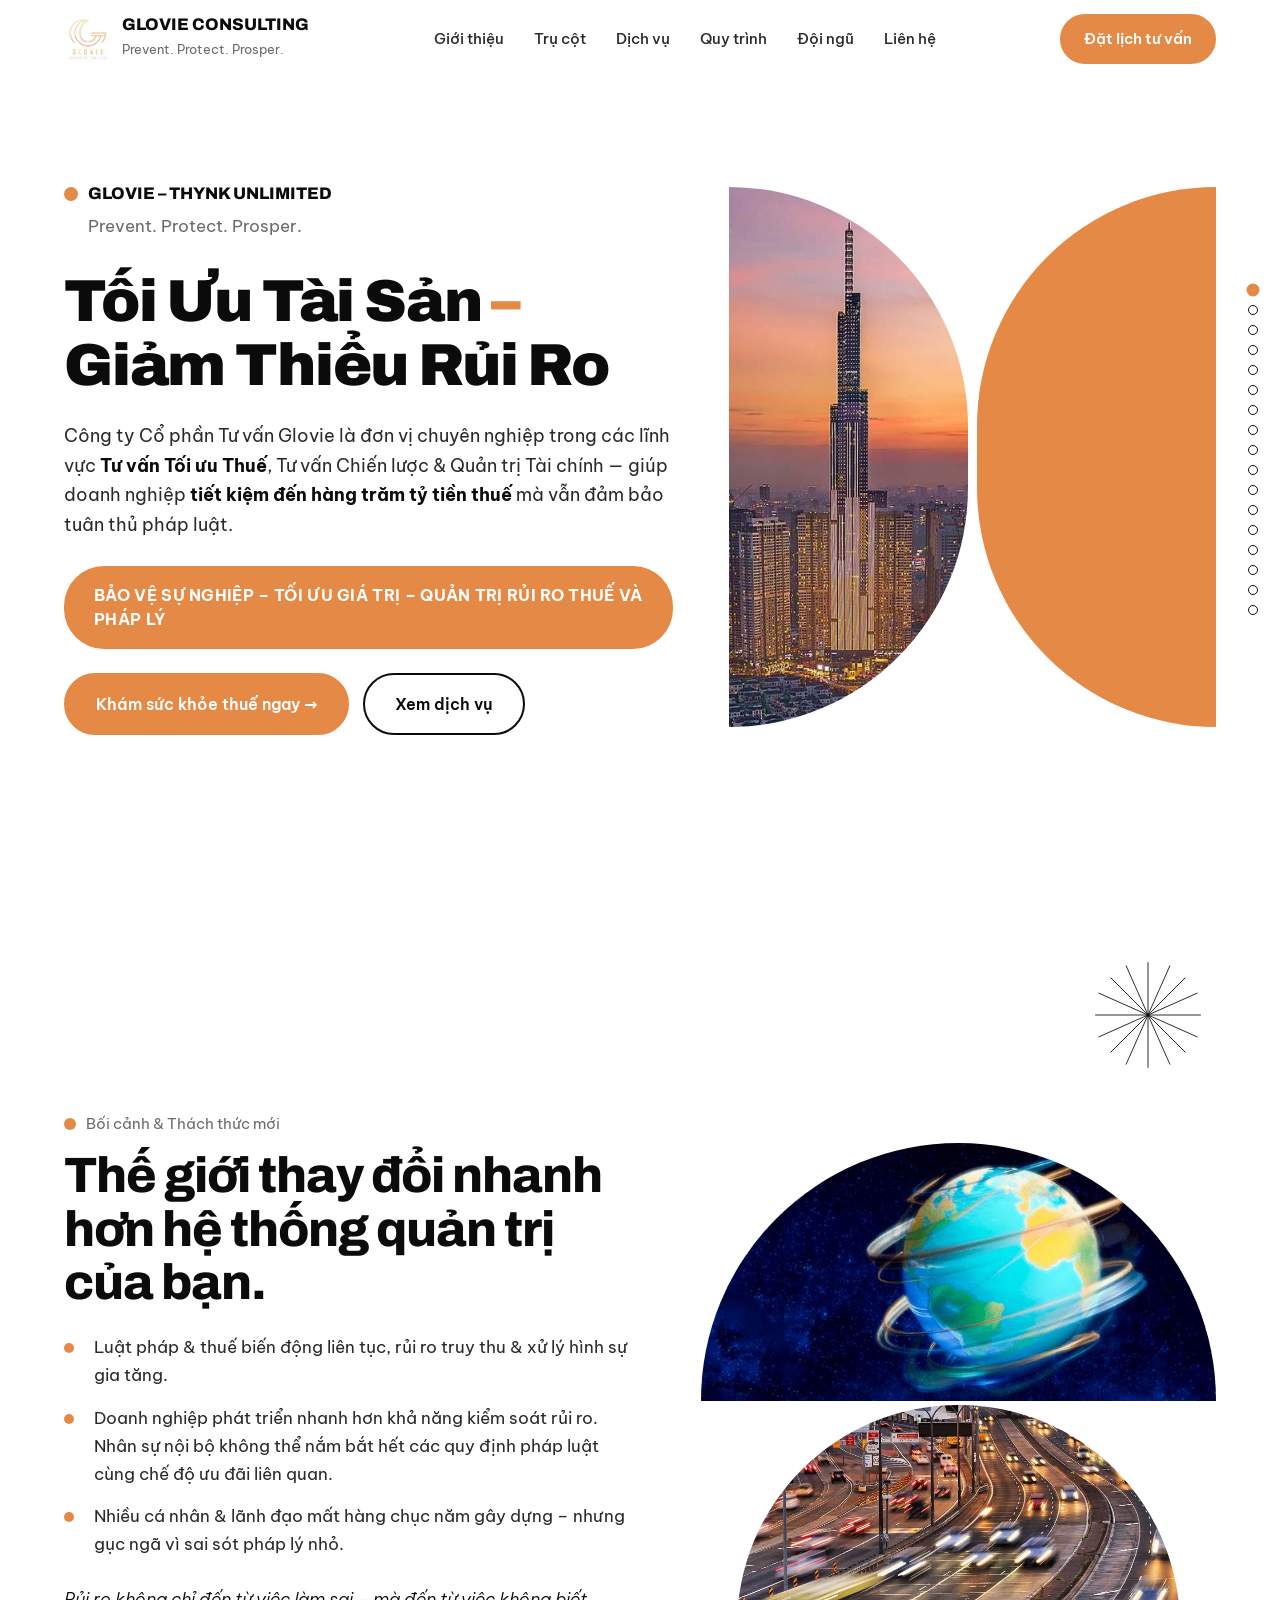
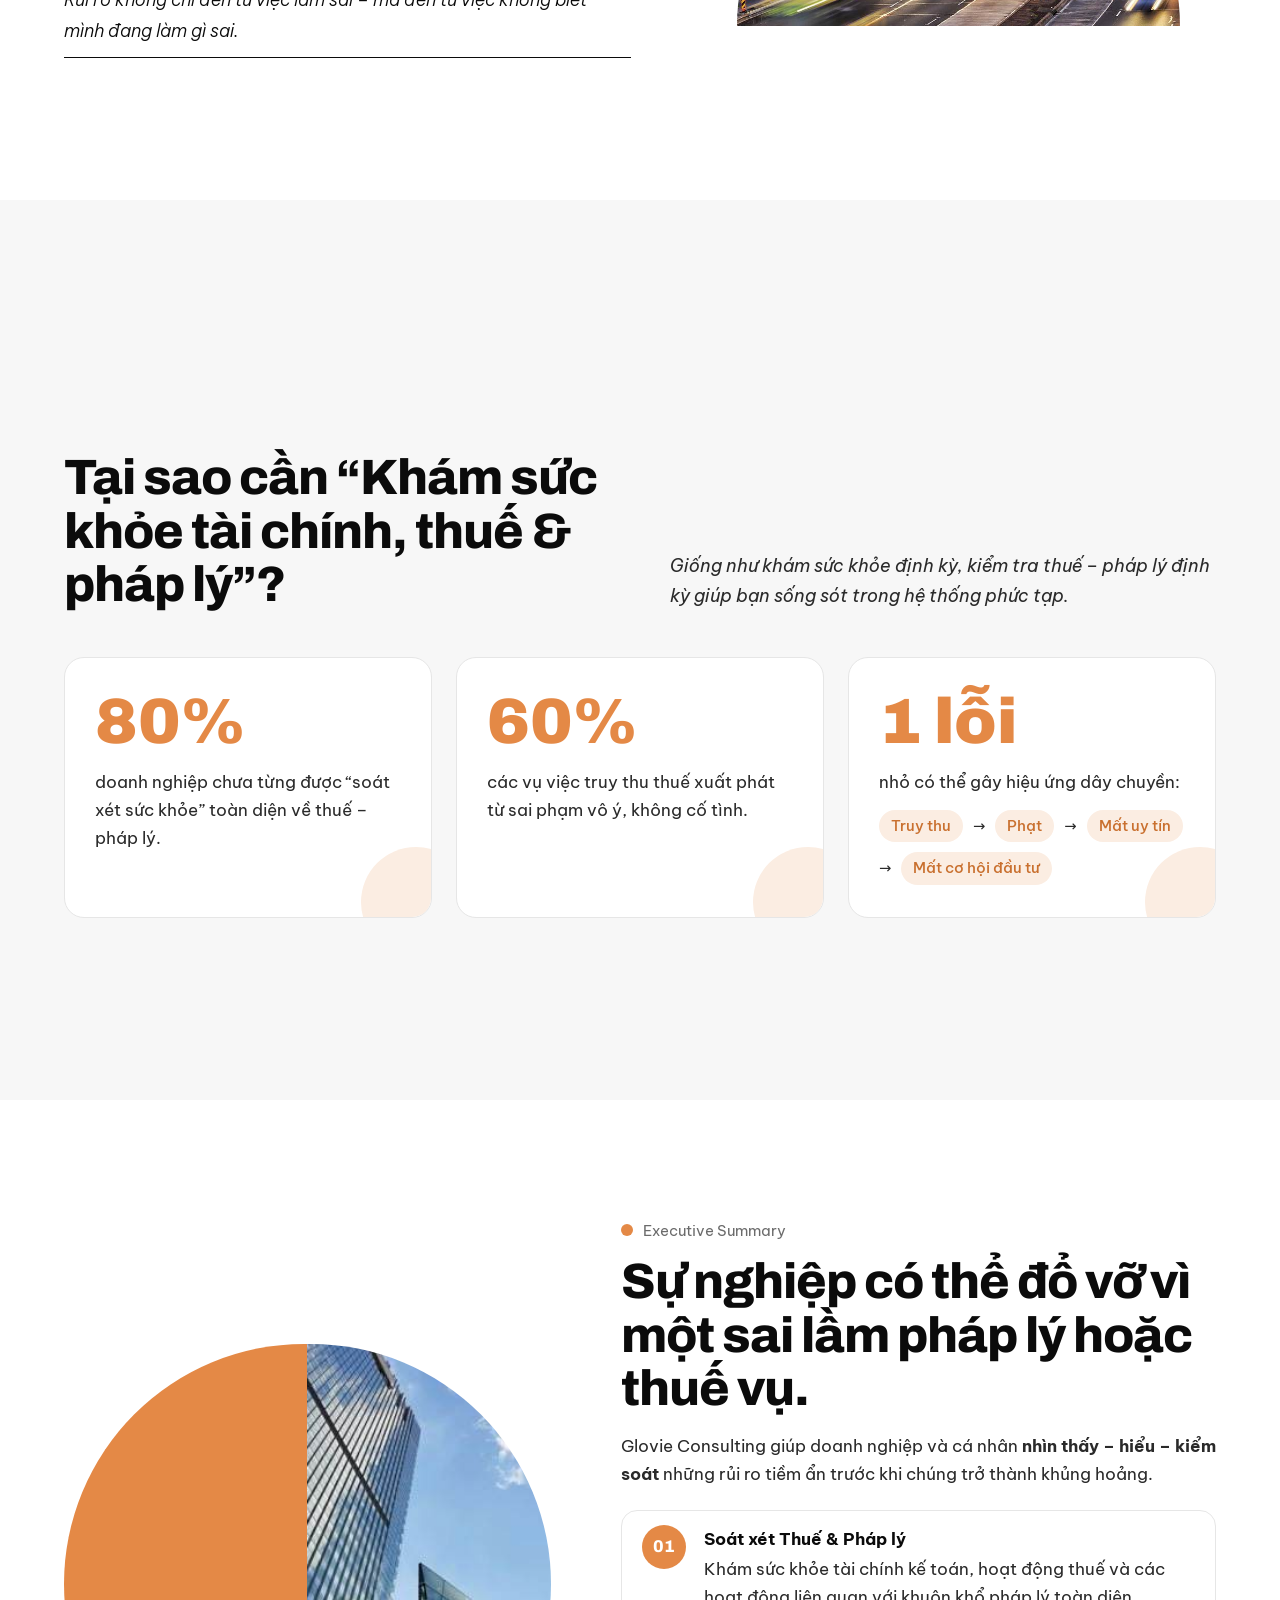
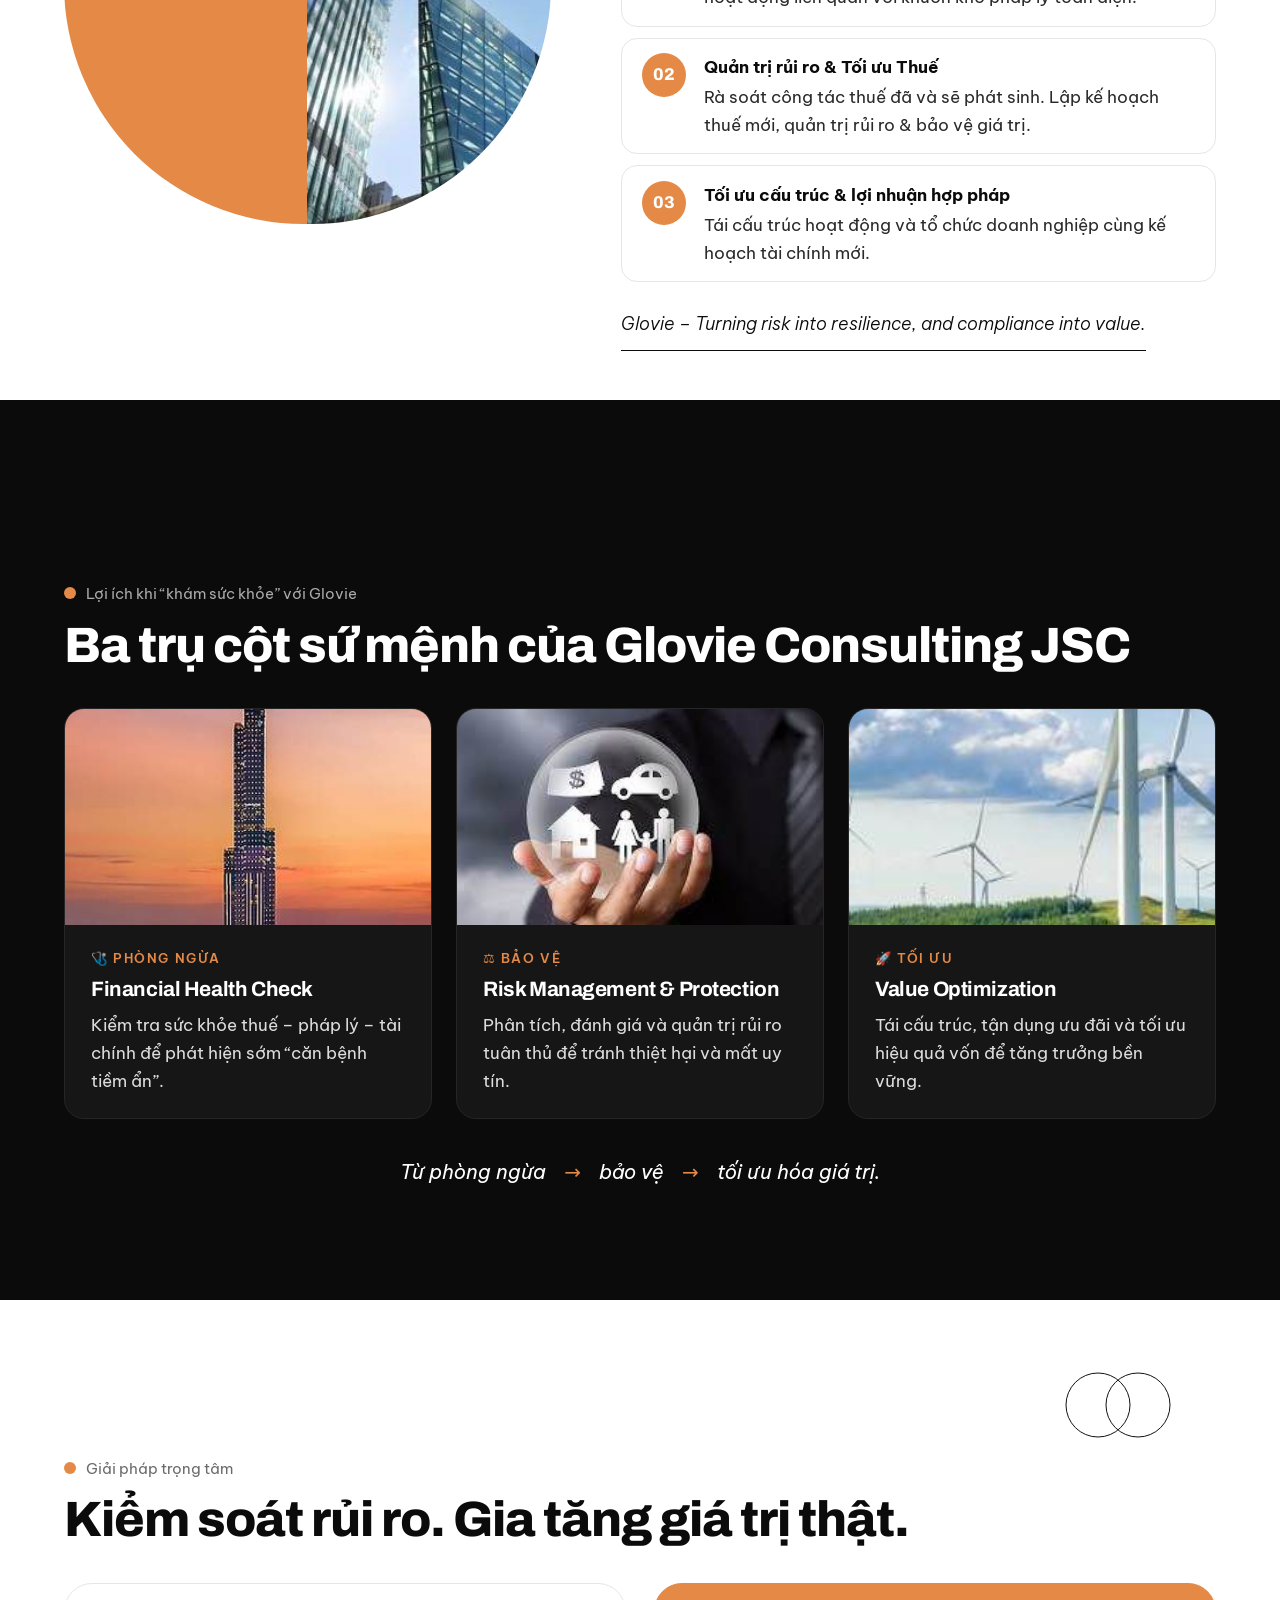
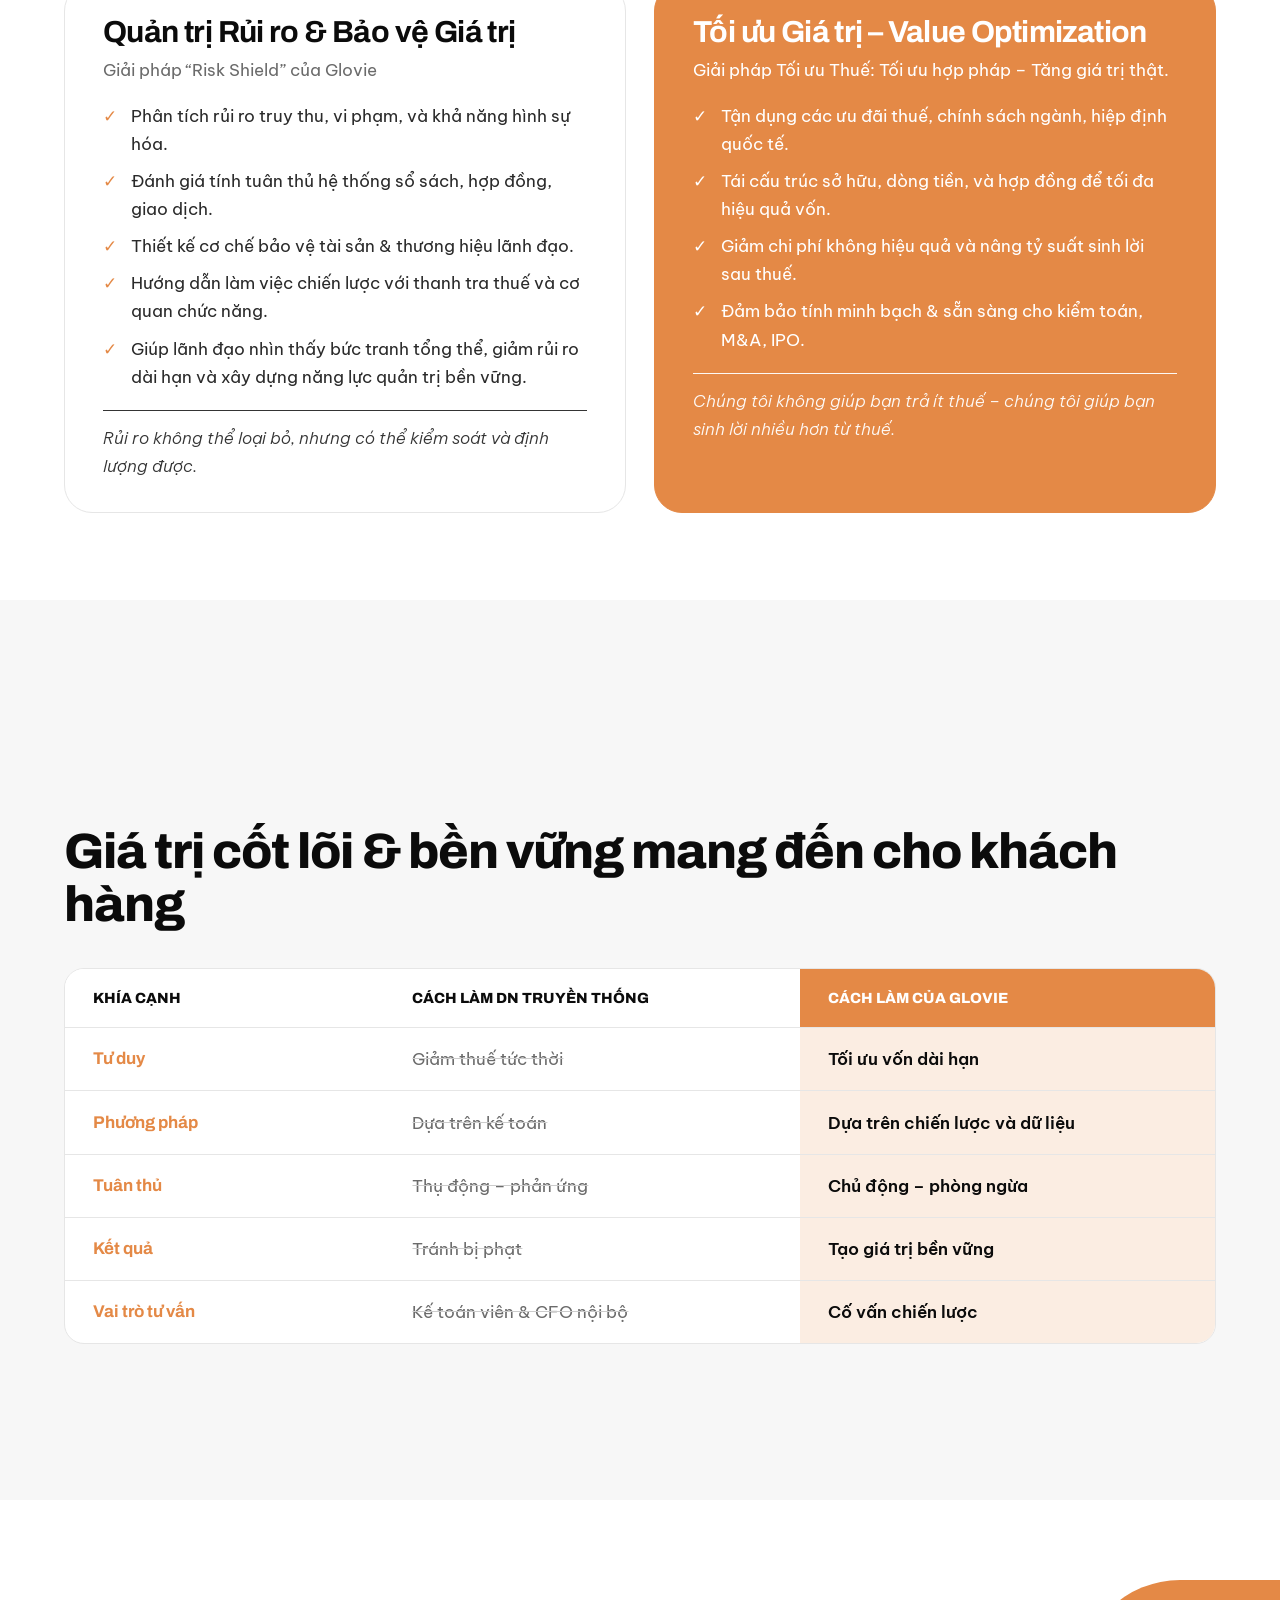
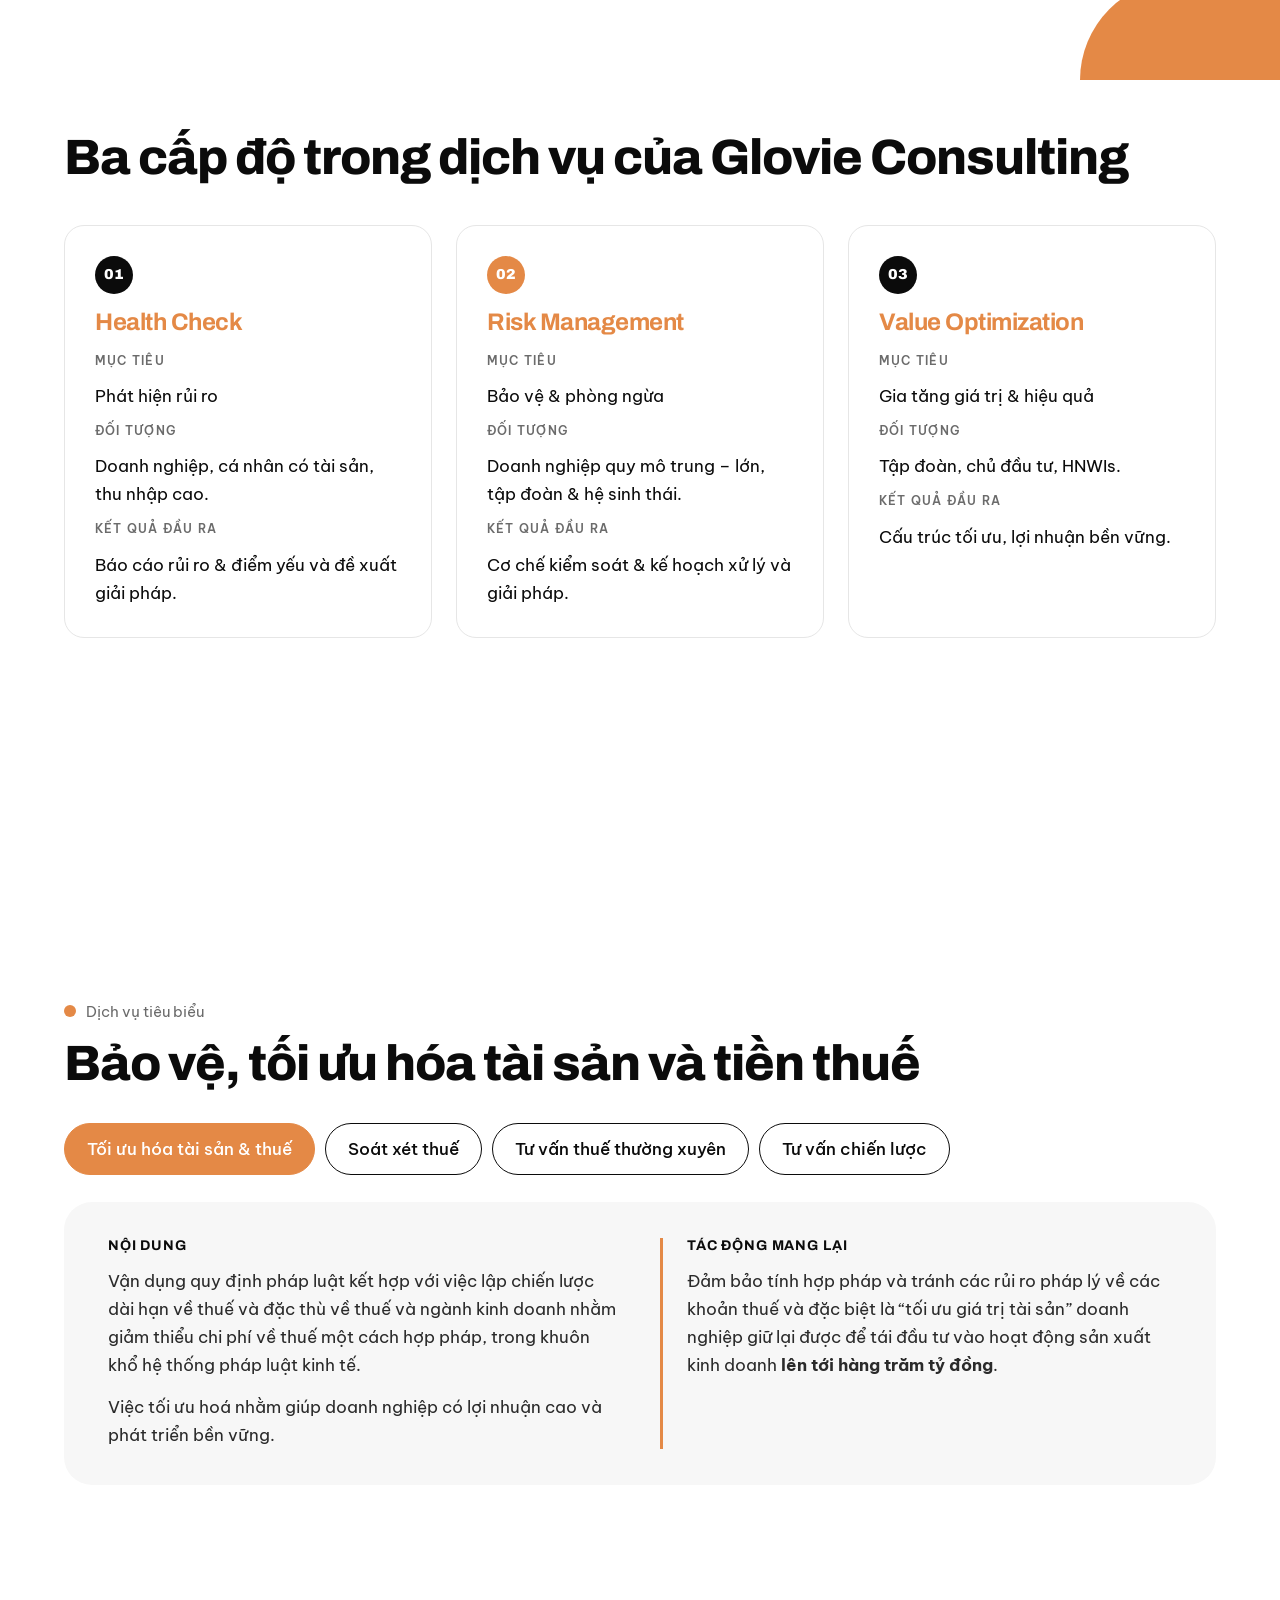
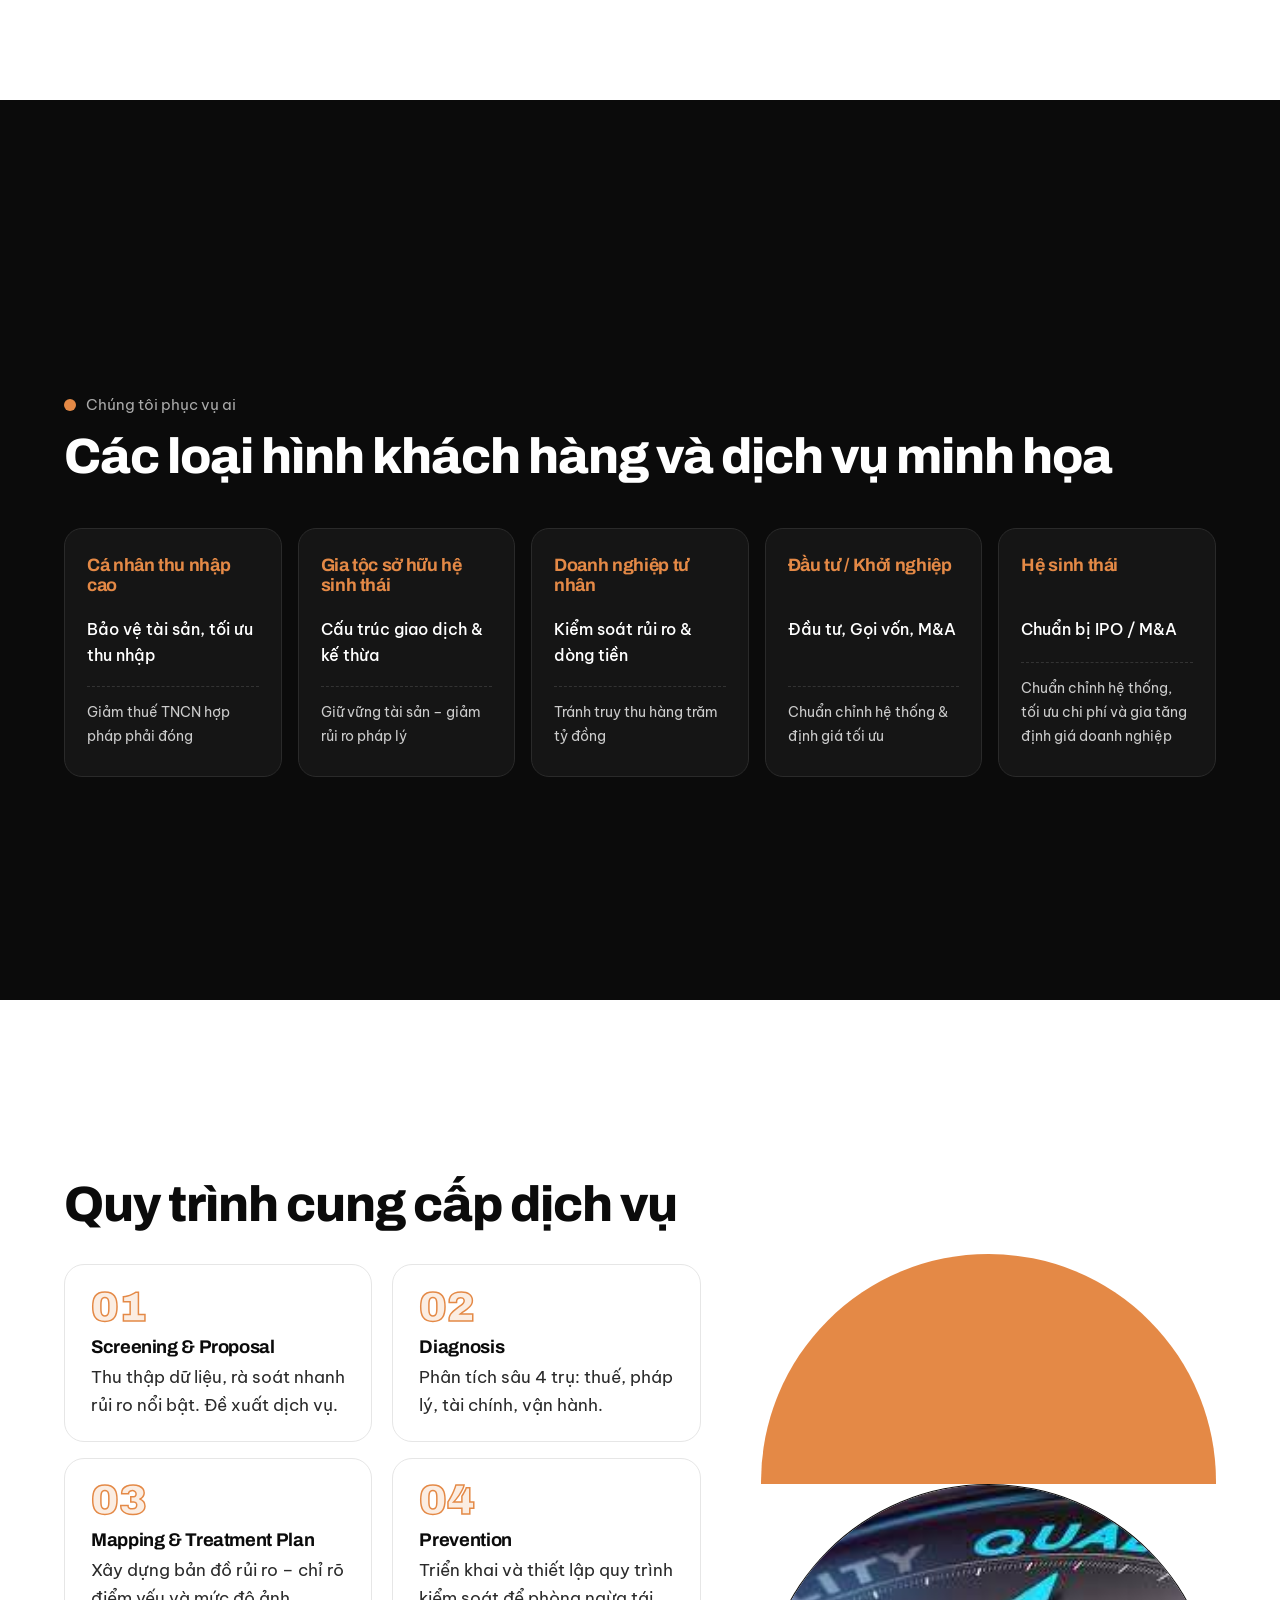
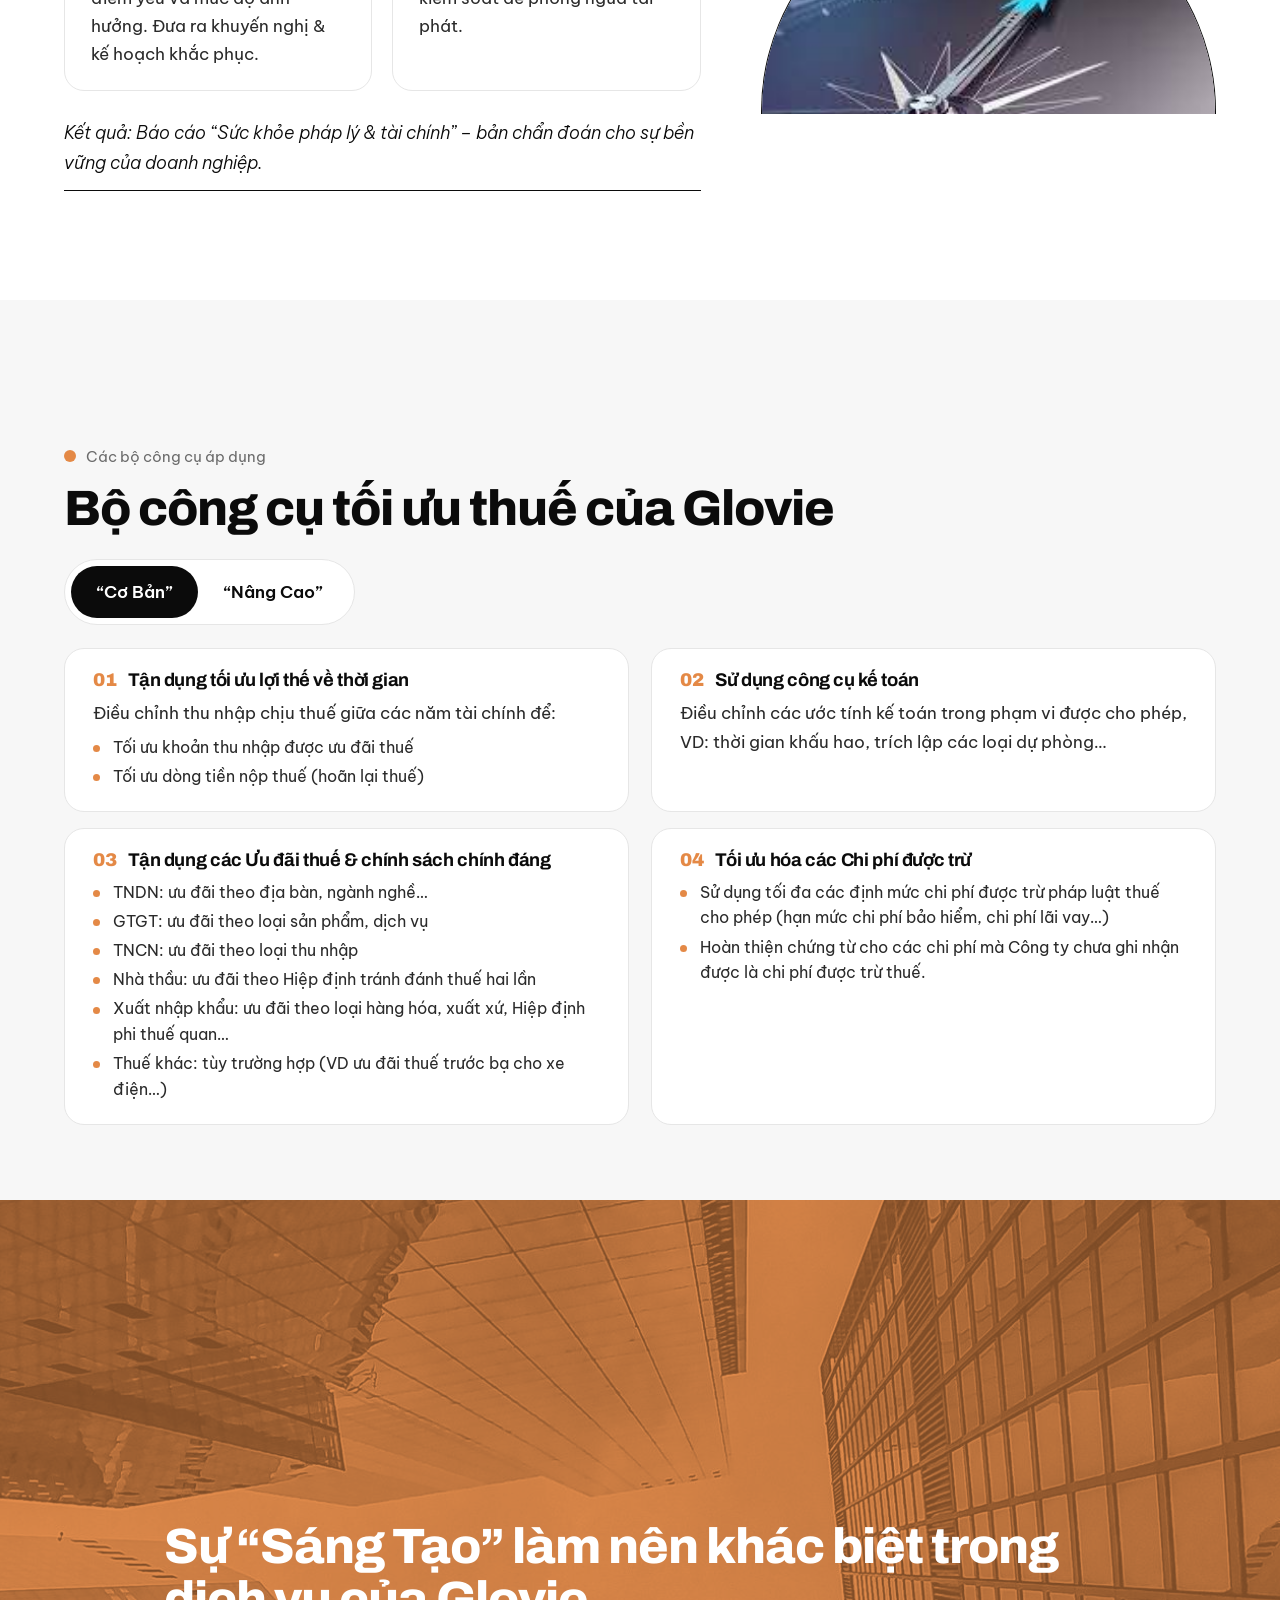
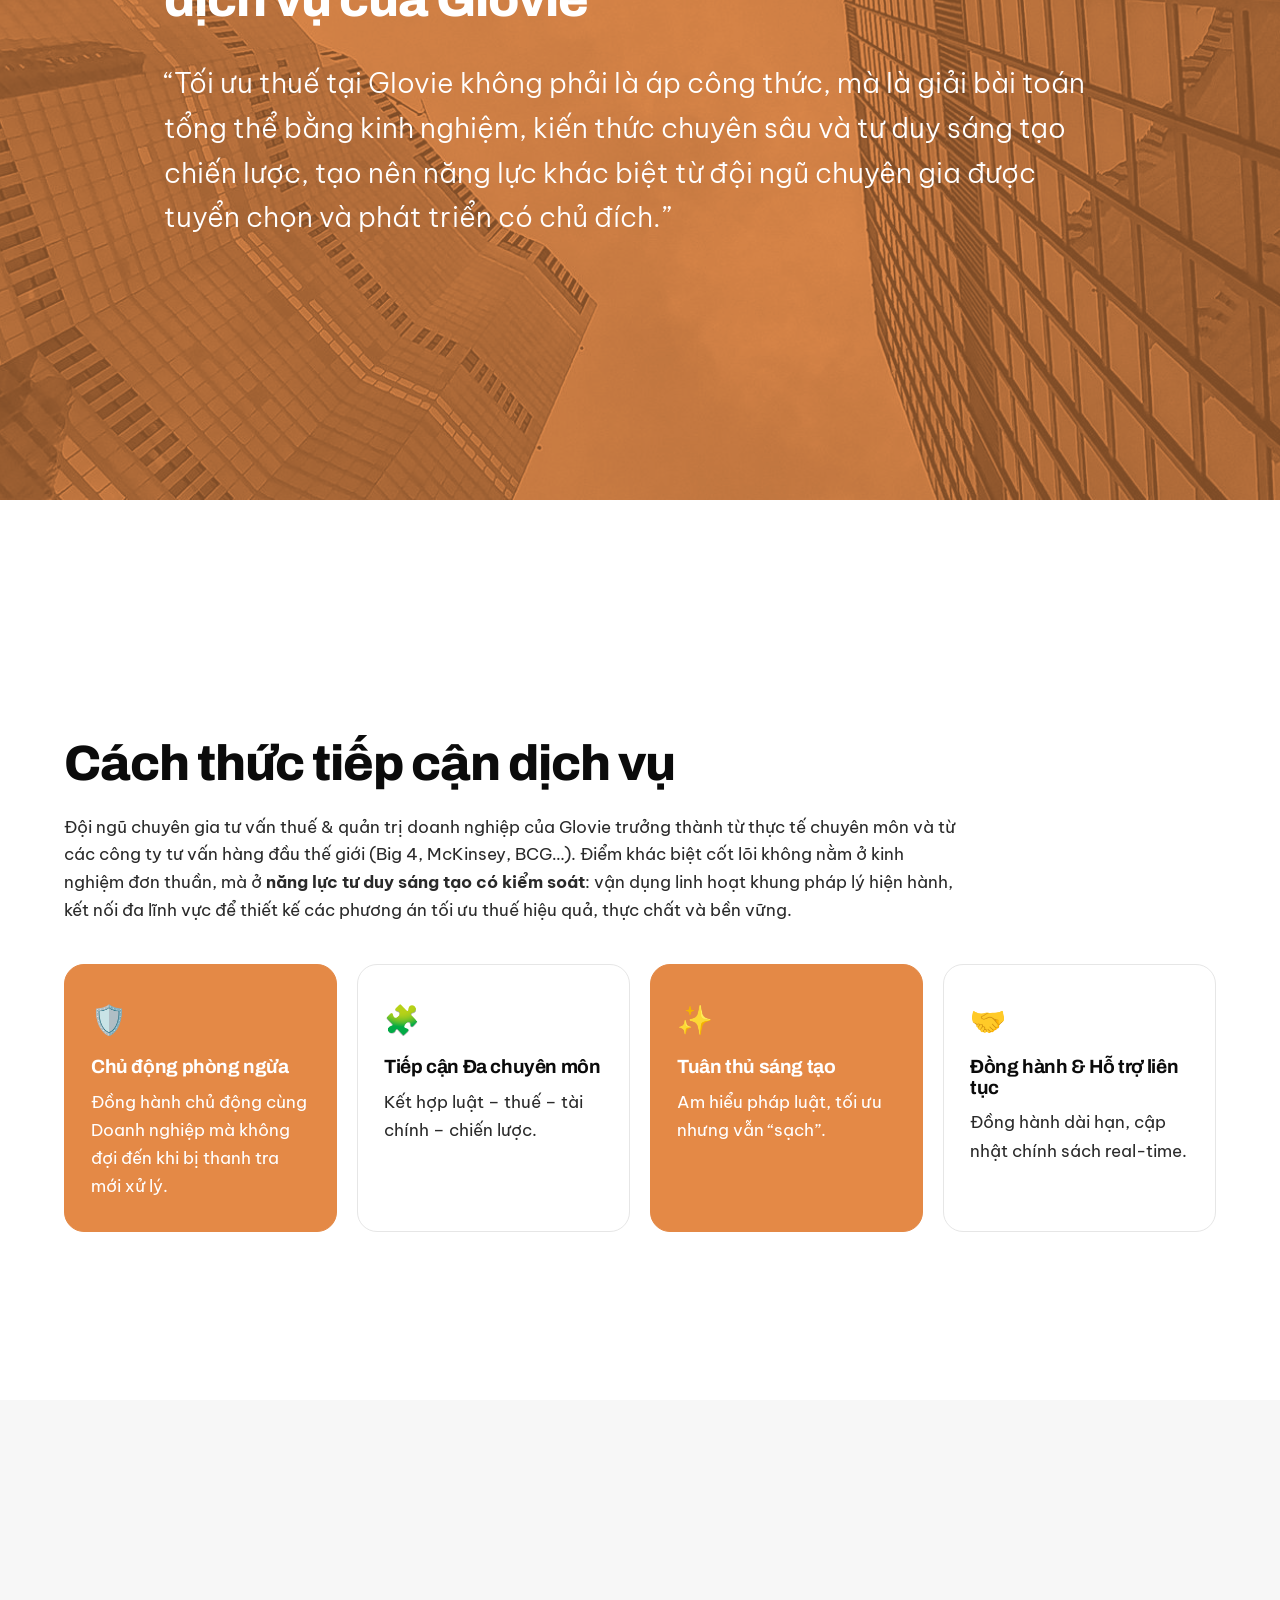
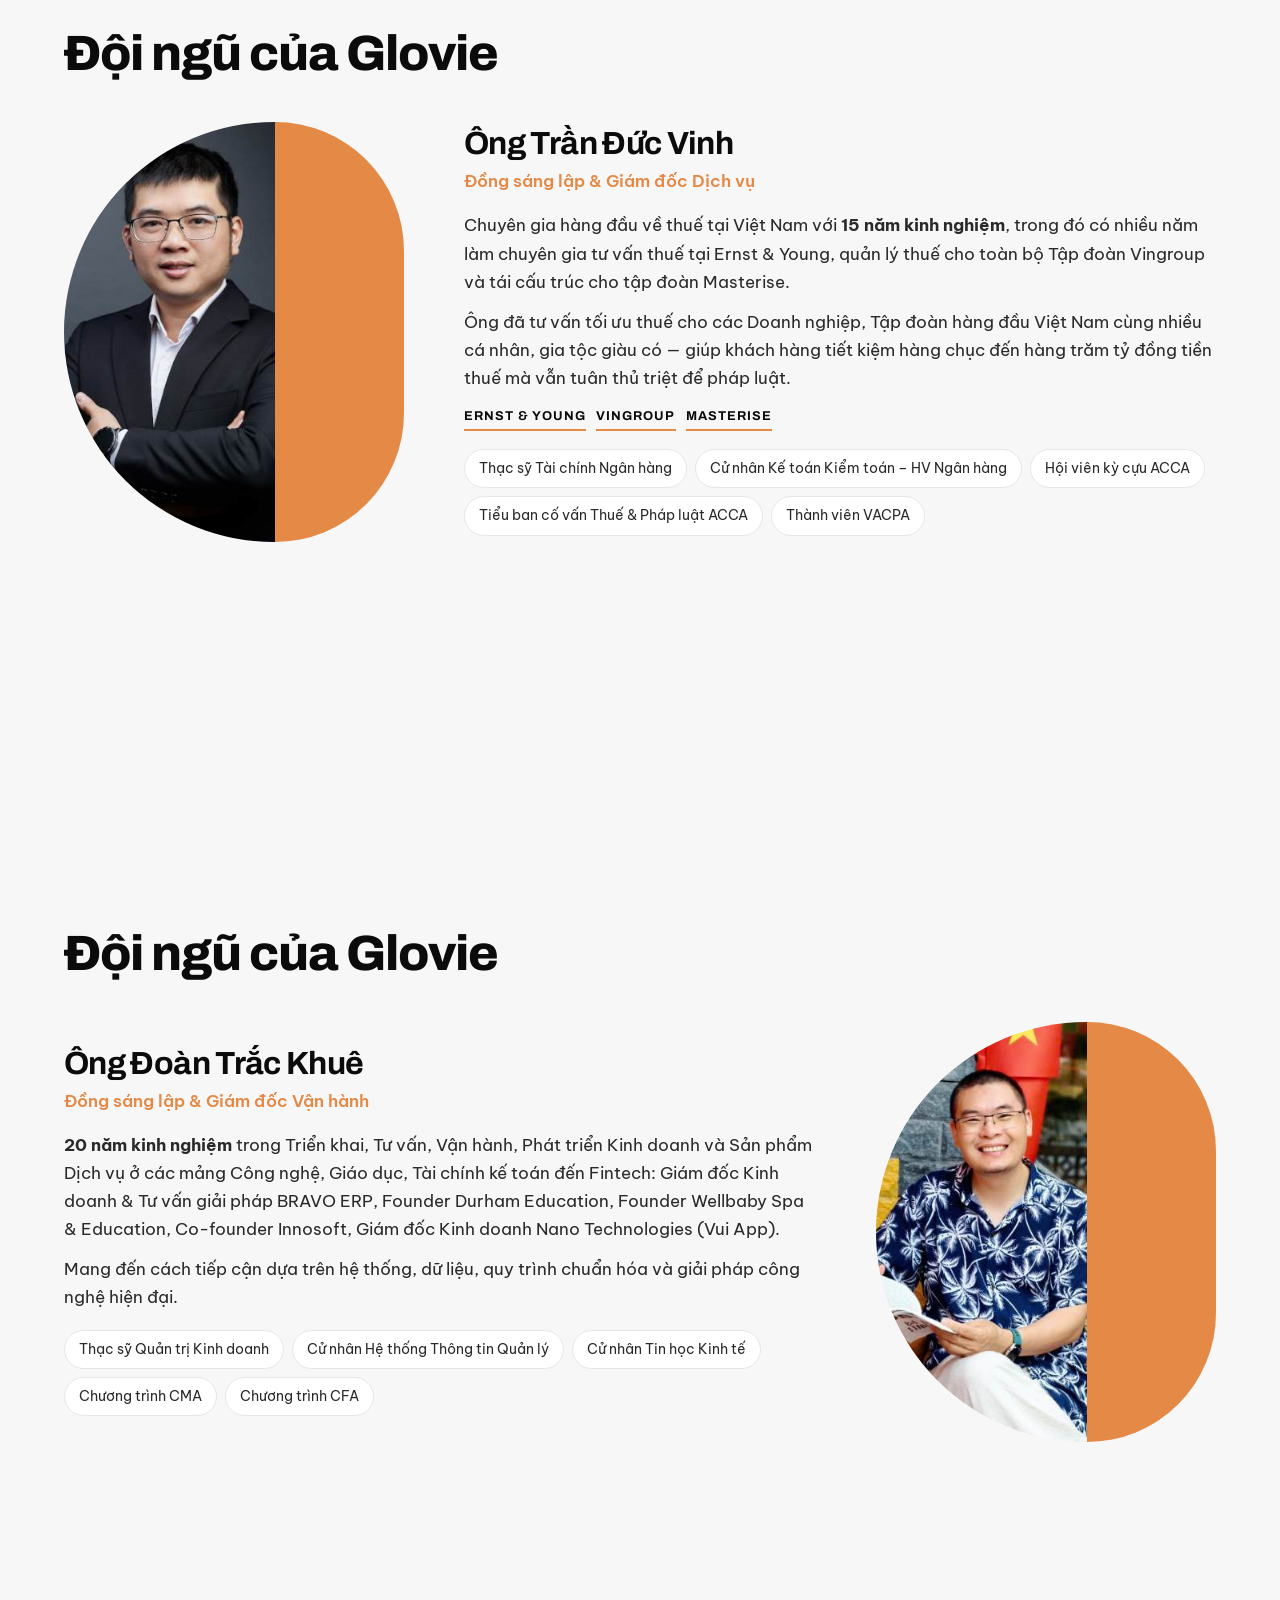
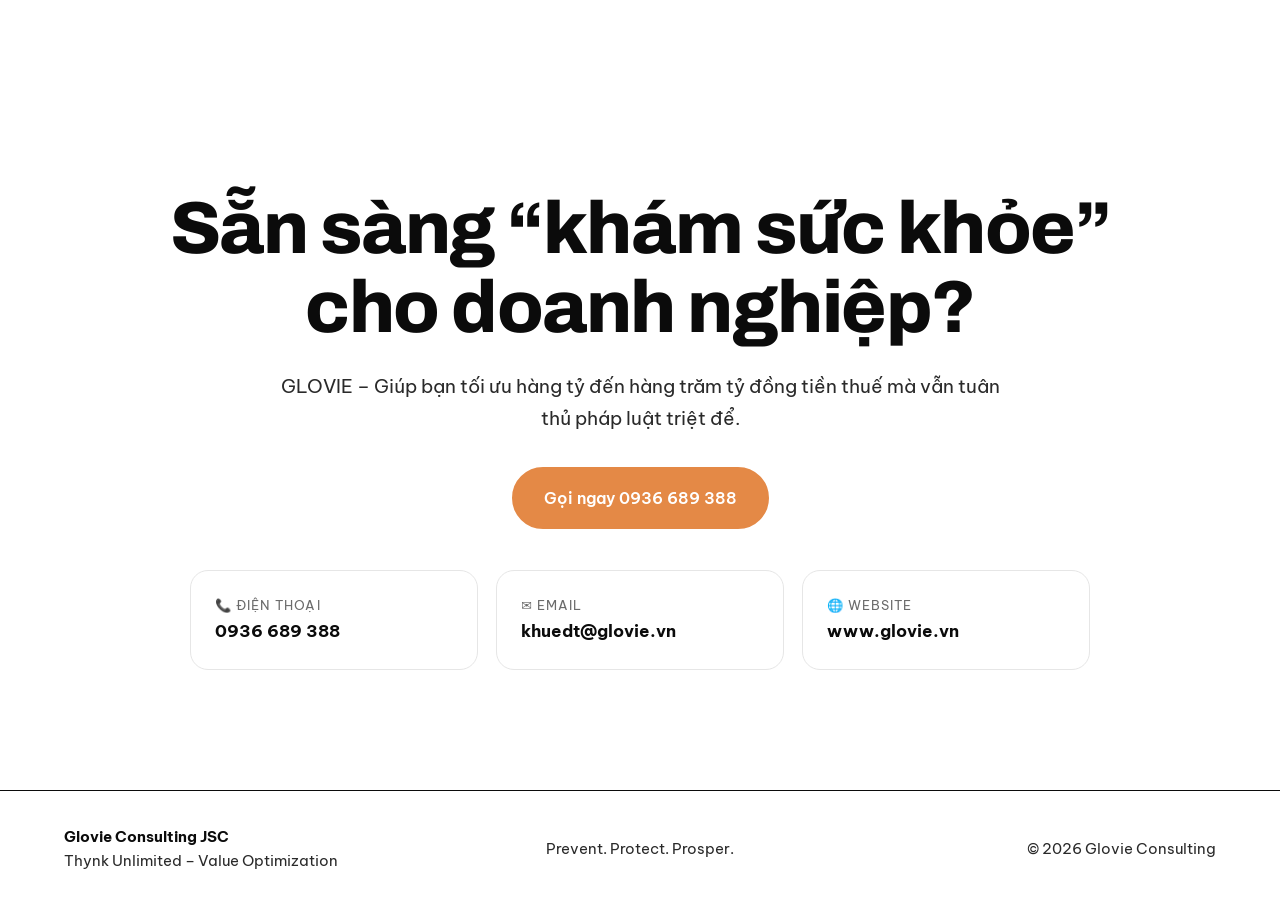
==== index.html @ a610666f "Fit each section to one screen on desktop Sections take exactly one viewport height with vh-based sp" ====
<!doctype html>
<html lang="vi">
<head>
<meta charset="utf-8">
<meta name="viewport" content="width=device-width, initial-scale=1">
<title>Glovie Consulting – Tối Ưu Tài Sản, Giảm Thiểu Rủi Ro</title>
<meta name="description" content="Glovie Consulting JSC – Tư vấn Tối ưu Thuế, Chiến lược & Quản trị Tài chính. Prevent. Protect. Prosper.">
<meta property="og:title" content="Glovie Consulting – Tối Ưu Tài Sản, Giảm Thiểu Rủi Ro">
<meta property="og:description" content="Giúp doanh nghiệp tiết kiệm hàng trăm tỷ tiền thuế mà vẫn tuân thủ pháp luật.">
<meta property="og:image" content="assets/landmark.jpg">
<link rel="icon" href="assets/logo.jpg">
<link rel="preconnect" href="https://fonts.googleapis.com">
<link rel="preconnect" href="https://fonts.gstatic.com" crossorigin>
<link href="https://fonts.googleapis.com/css2?family=Archivo:wght@500;700;800;900&family=Be+Vietnam+Pro:ital,wght@0,300;0,400;0,500;0,600;1,300;1,400&display=swap" rel="stylesheet">
<style>
:root{
  --orange:#E48946; --orange-d:#C9702F; --orange-soft:#FBEDE2;
  --gold:#C99A5B; --ink:#0B0B0B; --text:#2A2A2A; --muted:#6B6B6B;
  --line:#E6E6E6; --bg:#FFFFFF; --bg-alt:#F7F7F7;
  --maxw:1200px; --r:20px;
}
*{box-sizing:border-box;margin:0;padding:0}
html{scroll-behavior:smooth}
body{font-family:"Be Vietnam Pro",system-ui,sans-serif;color:var(--text);background:var(--bg);line-height:1.65;font-size:17px;overflow-x:hidden}
img{max-width:100%;display:block}
a{color:inherit;text-decoration:none}
h1,h2,h3,h4{font-family:"Archivo",sans-serif;color:var(--ink);line-height:1.08;letter-spacing:-.02em}
h1{font-size:clamp(2.3rem,4.4vw,3.7rem);font-weight:900}
h2{font-size:clamp(2rem,4.4vw,3.4rem);font-weight:800}
h3{font-size:1.3rem;font-weight:700}
.wrap{max-width:var(--maxw);margin:0 auto;padding:0 24px}
section{padding:110px 0;position:relative}
.eyebrow{font-size:.95rem;color:var(--muted);margin-bottom:14px;display:flex;align-items:center;gap:10px}
.eyebrow::before{content:"";width:12px;height:12px;border-radius:50%;background:var(--orange);flex:none}
.quote-line{font-style:italic;font-weight:300;font-size:1.2rem;color:var(--ink);padding-bottom:14px;border-bottom:1.5px solid var(--ink);display:inline-block;margin-top:44px}
.orange{color:var(--orange)}
.btn{display:inline-flex;align-items:center;gap:10px;background:var(--orange);color:#fff;font-weight:600;padding:16px 30px;border-radius:999px;transition:.25s;font-size:1rem;border:2px solid var(--orange)}
.btn:hover{background:var(--orange-d);border-color:var(--orange-d);transform:translateY(-2px)}
.btn.ghost{background:transparent;color:var(--ink);border-color:var(--ink)}
.btn.ghost:hover{background:var(--ink);color:#fff}

/* deco */
.burst{width:110px;height:110px;position:absolute;pointer-events:none}
.rings{position:absolute;pointer-events:none}
.half{position:absolute;background:var(--orange);border-radius:999px 999px 0 0;pointer-events:none}
.half.outline{background:var(--bg-alt);border:1.5px solid var(--ink);border-bottom:none}

/* header */
header{position:fixed;inset:0 0 auto 0;z-index:50;background:rgba(255,255,255,.9);backdrop-filter:blur(10px);border-bottom:1px solid transparent;transition:.3s}
header.scrolled{border-color:var(--line)}
.nav{display:flex;align-items:center;justify-content:space-between;height:78px}
.brand{display:flex;align-items:center;gap:12px}
.brand img{width:46px;height:46px;object-fit:contain}
.brand b{font-family:"Archivo";font-weight:800;font-size:1.05rem;color:var(--ink);display:block;line-height:1.1}
.brand small{font-size:.8rem;color:var(--muted)}
.menu{display:flex;gap:30px;font-size:.95rem;font-weight:500}
.menu a{position:relative}
.menu a::after{content:"";position:absolute;left:0;bottom:-6px;width:0;height:2px;background:var(--orange);transition:.25s}
.menu a:hover::after{width:100%}
.nav .btn{padding:11px 22px;font-size:.92rem}
.burger{display:none;background:none;border:0;width:40px;height:40px;cursor:pointer}
.burger span{display:block;height:2px;background:var(--ink);margin:7px 6px;transition:.3s}

/* hero */
.hero{padding:160px 0 90px;min-height:100vh;display:flex;align-items:center}
.hero-grid{display:grid;grid-template-columns:1.25fr 1fr;gap:56px;align-items:center}
.hero .tag{font-family:"Archivo";font-weight:800;color:var(--ink);font-size:1.05rem;display:flex;gap:10px;align-items:center}
.hero .tag::before{content:"";width:14px;height:14px;border-radius:50%;background:var(--orange)}
.hero .slogan{margin:4px 0 30px 24px;color:var(--muted)}
.hero p.lead{margin-top:28px;font-size:1.12rem;max-width:620px}
.hero p.lead b{color:var(--ink)}
.pill{margin-top:34px;background:var(--orange);color:#fff;font-weight:700;text-transform:uppercase;letter-spacing:.02em;border-radius:40px;padding:20px 34px;font-size:.98rem;line-height:1.5;max-width:620px}
.hero-cta{display:flex;gap:14px;margin-top:30px;flex-wrap:wrap}
.hero-art{position:relative;height:540px;display:flex;align-items:center}
.hero-art .photo{width:50%;height:100%;border-radius:0 999px 999px 0;overflow:hidden;position:relative;z-index:2}
.hero-art .photo img{width:100%;height:100%;object-fit:cover}
.hero-art .disc{width:50%;height:100%;background:var(--orange);border-radius:999px 0 0 999px;margin-left:2%}
.hero-art .logo-big{position:absolute;top:-30px;right:0;width:130px;z-index:3}

/* context */
.ctx-grid{display:grid;grid-template-columns:1.1fr 1fr;gap:70px;align-items:center}
.ctx ul{margin-top:30px;list-style:none;display:grid;gap:18px}
.ctx li{padding-left:30px;position:relative}
.ctx li::before{content:"";position:absolute;left:0;top:.6em;width:10px;height:10px;border-radius:50%;background:var(--orange)}
.domes{display:flex;flex-direction:column;align-items:center}
.domes .d1{width:100%;aspect-ratio:2/1;border-radius:999px 999px 0 0;overflow:hidden}
.domes .d2{width:86%;aspect-ratio:2/1;border-radius:999px 999px 0 0;overflow:hidden;margin-top:4px}
.domes img{width:100%;height:100%;object-fit:cover}

/* stats */
.stats{background:var(--bg-alt)}
.stats-head{display:grid;grid-template-columns:1fr 1fr;gap:60px;align-items:end}
.stat-row{display:grid;grid-template-columns:repeat(3,1fr);gap:24px;margin-top:60px}
.stat{background:#fff;border-radius:var(--r);padding:36px 30px;border:1px solid var(--line);position:relative;overflow:hidden;transition:.3s}
.stat:hover{transform:translateY(-6px);box-shadow:0 20px 40px -20px rgba(0,0,0,.18)}
.stat .num{font-family:"Archivo";font-weight:900;font-size:4rem;color:var(--orange);line-height:1}
.stat p{margin-top:14px}
.stat::after{content:"";position:absolute;right:-40px;bottom:-40px;width:110px;height:110px;border-radius:50%;background:var(--orange-soft)}
.chain{display:flex;align-items:center;gap:10px;flex-wrap:wrap;margin-top:14px;font-size:.92rem}
.chain span{background:var(--orange-soft);color:var(--orange-d);padding:4px 12px;border-radius:999px;font-weight:500}

/* summary */
.sum-grid{display:grid;grid-template-columns:.9fr 1.1fr;gap:70px;align-items:center}
.halves{display:flex;height:480px}
.halves .a{width:50%;background:var(--orange);border-radius:999px 0 0 999px}
.halves .b{width:50%;border-radius:0 999px 999px 0;overflow:hidden}
.halves .b img{width:100%;height:100%;object-fit:cover}
.svc-list{margin-top:30px;display:grid;gap:14px}
.svc-item{display:flex;gap:18px;padding:20px 22px;border:1px solid var(--line);border-radius:16px;transition:.25s}
.svc-item:hover{border-color:var(--orange);background:var(--orange-soft)}
.svc-item .ico{flex:none;width:44px;height:44px;border-radius:50%;background:var(--orange);color:#fff;display:grid;place-items:center;font-family:"Archivo";font-weight:800}
.svc-item b{color:var(--ink);display:block;margin-bottom:2px}

/* pillars */
.pillars{background:var(--ink);color:#ddd}
.pillars h2,.pillars h3{color:#fff}
.pillars .eyebrow{color:#aaa}
.pil-grid{display:grid;grid-template-columns:repeat(3,1fr);gap:24px;margin-top:60px}
.pil{border-radius:var(--r);overflow:hidden;background:#161616;border:1px solid #262626;transition:.3s}
.pil:hover{transform:translateY(-6px);border-color:var(--orange)}
.pil .img{height:220px;overflow:hidden}
.pil .img img{width:100%;height:100%;object-fit:cover;transition:.6s}
.pil:hover .img img{transform:scale(1.06)}
.pil .body{padding:28px}
.pil .k{font-size:.82rem;letter-spacing:.12em;text-transform:uppercase;color:var(--orange);font-weight:600}
.pil h3{margin:8px 0 10px}
.flow{display:flex;justify-content:center;align-items:center;gap:18px;margin-top:56px;font-style:italic;font-size:1.25rem;color:#fff;flex-wrap:wrap}
.flow i{color:var(--orange);font-style:normal}

/* solutions */
.sol-grid{display:grid;grid-template-columns:1fr 1fr;gap:28px;margin-top:60px}
.sol{border-radius:28px;padding:44px;border:1px solid var(--line);position:relative;overflow:hidden}
.sol.alt{background:var(--orange);color:#fff;border-color:var(--orange)}
.sol.alt h3,.sol.alt .sub{color:#fff}
.sol h3{font-size:1.9rem}
.sol .sub{color:var(--muted);margin:8px 0 22px}
.sol ul{list-style:none;display:grid;gap:12px}
.sol li{padding-left:28px;position:relative}
.sol li::before{content:"✓";position:absolute;left:0;font-weight:700;color:var(--orange)}
.sol.alt li::before{color:#fff}
.sol .q{margin-top:28px;font-style:italic;font-weight:300;border-top:1px solid currentColor;padding-top:16px;opacity:.95}
.sol .dome{position:absolute;right:-30px;top:-30px;width:150px;height:150px;border-radius:50%;overflow:hidden;opacity:.18}

/* compare */
.compare{background:var(--bg-alt)}
.table{margin-top:50px;border-radius:var(--r);overflow:hidden;background:#fff;border:1px solid var(--line)}
.trow{display:grid;grid-template-columns:1fr 1.3fr 1.3fr}
.trow>div{padding:22px 28px;border-bottom:1px solid var(--line)}
.trow:last-child>div{border-bottom:0}
.trow.head>div{font-family:"Archivo";font-weight:800;text-transform:uppercase;font-size:.92rem;color:var(--ink);background:#fff}
.trow.head>div:last-child{background:var(--orange);color:#fff}
.trow .asp{color:var(--orange);font-weight:700;font-family:"Archivo"}
.trow .old{color:var(--muted);text-decoration:line-through;text-decoration-color:#ccc}
.trow .new{background:var(--orange-soft);color:var(--ink);font-weight:600}

/* levels */
.lv-grid{display:grid;grid-template-columns:repeat(3,1fr);gap:24px;margin-top:60px}
.lv{border-radius:var(--r);padding:36px 30px;border:1px solid var(--line);position:relative;background:#fff;transition:.3s}
.lv:hover{border-color:var(--orange);transform:translateY(-4px)}
.lv .n{font-family:"Archivo";font-weight:900;font-size:.9rem;color:#fff;background:var(--ink);width:38px;height:38px;border-radius:50%;display:grid;place-items:center}
.lv:nth-child(2) .n{background:var(--orange)}
.lv h3{color:var(--orange);margin:20px 0 18px;font-size:1.5rem}
.lv dl{display:grid;gap:14px}
.lv dt{font-size:.78rem;text-transform:uppercase;letter-spacing:.1em;color:var(--muted);font-weight:600}
.lv dd{color:var(--ink)}

/* typical services */
.tabs{display:flex;gap:10px;flex-wrap:wrap;margin-top:44px}
.tab{border:1.5px solid var(--ink);background:none;border-radius:999px;padding:11px 22px;font:inherit;font-weight:500;cursor:pointer;transition:.2s;color:var(--ink)}
.tab.active,.tab:hover{background:var(--orange);border-color:var(--orange);color:#fff}
.panel{display:none;grid-template-columns:1fr 1fr;gap:40px;margin-top:36px;padding:44px;border-radius:28px;background:var(--bg-alt);animation:fade .4s}
.panel.active{display:grid}
.panel h4{font-family:"Archivo";text-transform:uppercase;font-size:.88rem;letter-spacing:.06em;margin-bottom:14px;color:var(--ink)}
.panel p+p{margin-top:14px}
.panel .impact{border-left:3px solid var(--orange);padding-left:24px}
@keyframes fade{from{opacity:0;transform:translateY(8px)}to{opacity:1;transform:none}}

/* clients */
.clients{background:var(--ink);color:#ccc}
.clients h2{color:#fff}
.clients .eyebrow{color:#aaa}
.cl-grid{display:grid;grid-template-columns:repeat(5,1fr);gap:16px;margin-top:56px}
.cl{border:1px solid #2a2a2a;border-radius:18px;padding:26px 22px;background:#151515;transition:.3s;display:flex;flex-direction:column}
.cl:hover{border-color:var(--orange);background:#1b1410}
.cl h3{color:var(--orange);font-size:1.12rem;min-height:2.6em}
.cl .need{color:#fff;font-weight:500;margin:14px 0 auto;font-size:.97rem}
.cl .imp{margin-top:18px;padding-top:14px;border-top:1px dashed #333;font-size:.9rem}

/* process */
.proc-grid{display:grid;grid-template-columns:1.4fr 1fr;gap:60px;align-items:center}
.steps{display:grid;grid-template-columns:1fr 1fr;gap:20px;margin-top:44px;counter-reset:s}
.step{padding:28px;border-radius:var(--r);border:1px solid var(--line);position:relative;transition:.3s}
.step:hover{border-color:var(--orange)}
.step .no{font-family:"Archivo";font-weight:900;font-size:2.6rem;color:var(--orange-soft);-webkit-text-stroke:1.5px var(--orange);line-height:1}
.step h3{margin:12px 0 8px;font-size:1.15rem}
.proc-art{position:relative;height:460px}
.proc-art .h1{position:absolute;top:0;right:0;width:100%;height:50%;background:var(--orange);border-radius:999px 999px 0 0}
.proc-art .h2{position:absolute;bottom:0;right:0;width:100%;height:50%;border-radius:999px 999px 0 0;overflow:hidden;border:1.5px solid var(--ink);border-bottom:0}
.proc-art .h2 img{width:100%;height:100%;object-fit:cover}

/* toolkit */
.toolkit{background:var(--bg-alt)}
.tk-switch{display:inline-flex;background:#fff;border:1px solid var(--line);border-radius:999px;padding:6px;margin-top:36px}
.tk-switch button{border:0;background:none;font:inherit;font-weight:600;padding:12px 26px;border-radius:999px;cursor:pointer;color:var(--ink);transition:.2s}
.tk-switch button.active{background:var(--ink);color:#fff}
.tk{display:none;grid-template-columns:1fr 1fr;gap:22px;margin-top:34px;animation:fade .4s}
.tk.active{display:grid}
.tool{background:#fff;border-radius:var(--r);padding:32px;border:1px solid var(--line)}
.tool h3{font-size:1.15rem;margin-bottom:12px;display:flex;gap:12px;align-items:baseline}
.tool h3 em{font-style:normal;color:var(--orange);font-family:"Archivo";font-weight:900}
.tool ul{list-style:none;margin-top:10px;display:grid;gap:8px}
.tool li{padding-left:20px;position:relative;font-size:.97rem}
.tool li::before{content:"";position:absolute;left:0;top:.65em;width:7px;height:7px;background:var(--orange);border-radius:50%}

/* creativity */
.creative{padding:0}
.creative .box{position:relative;border-radius:0;overflow:hidden;min-height:520px;display:flex;align-items:center}
.creative .box img{position:absolute;inset:0;width:100%;height:100%;object-fit:cover;filter:grayscale(1)}
.creative .box::before{content:"";position:absolute;inset:0;background:var(--orange);mix-blend-mode:multiply;opacity:.92;z-index:1}
.creative .box::after{content:"";position:absolute;inset:0;background:rgba(228,137,70,.55);z-index:1}
.creative .inner{position:relative;z-index:2;padding:100px 24px;max-width:1000px;margin:0 auto;color:#fff}
.creative h2{color:#fff;margin-bottom:34px}
.creative blockquote{font-size:clamp(1.25rem,2.4vw,1.75rem);font-weight:300;line-height:1.6}

/* approach */
.ap-intro{max-width:900px;margin-top:24px;font-size:1.05rem}
.ap-grid{display:grid;grid-template-columns:repeat(4,1fr);gap:20px;margin-top:50px}
.ap{padding:32px 26px;border-radius:var(--r);border:1px solid var(--line);transition:.3s}
.ap:nth-child(odd){background:var(--orange);color:#fff;border-color:var(--orange)}
.ap:nth-child(odd) h3{color:#fff}
.ap:hover{transform:translateY(-5px)}
.ap .icon{font-size:1.8rem;margin-bottom:14px}
.ap h3{margin-bottom:10px;font-size:1.2rem}

/* team */
.team{background:var(--bg-alt)}
.member{display:grid;grid-template-columns:340px 1fr;gap:60px;align-items:center;margin-top:60px}
.member+.member{margin-top:80px}
.member.rev{grid-template-columns:1fr 340px}
.member.rev .portrait{order:2}
.portrait{position:relative;height:420px;display:flex}
.portrait .ph{width:62%;height:100%;border-radius:999px 0 0 999px;overflow:hidden;z-index:2}
.portrait .ph img{width:100%;height:100%;object-fit:cover;object-position:top}
.portrait .dc{width:38%;height:100%;background:var(--orange);border-radius:0 999px 999px 0}
.member .role{color:var(--orange);font-weight:600;margin:6px 0 20px}
.member h3{font-size:2rem}
.creds{display:flex;flex-wrap:wrap;gap:8px;margin-top:22px}
.creds span{background:#fff;border:1px solid var(--line);padding:7px 14px;border-radius:999px;font-size:.88rem}
.brands{display:flex;gap:10px;flex-wrap:wrap;margin-top:16px}
.brands b{font-family:"Archivo";font-size:.8rem;letter-spacing:.08em;text-transform:uppercase;color:var(--ink);border-bottom:2px solid var(--orange);padding-bottom:2px}

/* cta */
.cta{text-align:center;padding:130px 0;overflow:hidden}
.cta h2{font-size:clamp(2.6rem,6vw,4.8rem)}
.cta p{max-width:720px;margin:24px auto 40px;font-size:1.2rem}
.contact-cards{display:grid;grid-template-columns:repeat(3,1fr);gap:18px;max-width:900px;margin:50px auto 0;text-align:left}
.cc{border:1px solid var(--line);border-radius:18px;padding:24px;transition:.25s;display:block}
.cc:hover{border-color:var(--orange);background:var(--orange-soft)}
.cc small{color:var(--muted);display:block;font-size:.82rem;text-transform:uppercase;letter-spacing:.08em}
.cc b{color:var(--ink);font-size:1.08rem;word-break:break-word}

footer{border-top:1.5px solid var(--ink);padding:34px 0;font-size:.92rem}
.foot{display:grid;grid-template-columns:1fr 1fr 1fr;gap:20px;align-items:center}
.foot>div:nth-child(2){text-align:center}
.foot>div:last-child{text-align:right}

/* reveal */
.rv{opacity:0;transform:translateY(30px);transition:opacity .8s ease,transform .8s ease}
.rv.in{opacity:1;transform:none}
@media (prefers-reduced-motion:reduce){.rv{opacity:1;transform:none;transition:none}html{scroll-behavior:auto}}

/* responsive */
@media (max-width:1024px){
  .menu{display:none}
  .burger{display:block}
  .menu.open{display:flex;flex-direction:column;position:absolute;top:78px;left:0;right:0;background:#fff;padding:24px;gap:18px;border-bottom:1px solid var(--line)}
  .nav .btn{display:none}
  .hero-grid,.ctx-grid,.sum-grid,.proc-grid,.stats-head{grid-template-columns:1fr}
  .hero-art{height:380px;max-width:520px}
  .cl-grid{grid-template-columns:repeat(2,1fr)}
  .ap-grid{grid-template-columns:repeat(2,1fr)}
  .halves{height:360px;max-width:460px}
  .proc-art{display:none}
  .member,.member.rev{grid-template-columns:1fr;gap:30px}
  .member.rev .portrait{order:0}
  .portrait{max-width:340px;height:380px}
}
@media (max-width:720px){
  body{font-size:16px}
  section{padding:76px 0}
  .wrap{padding:0 16px}
  .hero{padding-top:120px}
  .hero-art{height:300px}
  .hero-art .logo-big{width:90px;top:-10px}
  .stat-row,.pil-grid,.sol-grid,.lv-grid,.steps,.tk,.contact-cards,.cl-grid,.ap-grid{grid-template-columns:1fr}
  .tk.active{display:grid}
  .panel.active{grid-template-columns:1fr;padding:26px}
  .sol{padding:30px}
  .trow{grid-template-columns:1fr 1fr}
  .trow>div:first-child{grid-column:1/-1;padding-bottom:4px;border-bottom:0}
  .trow.head>div:first-child{display:none}
  .trow>div{padding:14px 18px}
  .foot{grid-template-columns:1fr;text-align:center}
  .foot>div:last-child{text-align:center}
  .burst{display:none}
  .pill{padding:16px 22px;font-size:.88rem}
  .tk-switch button{padding:10px 16px}
}

/* ===== Fit each section to one screen (desktop) ===== */
@media (min-width:1025px) and (min-height:600px){
  html{scroll-snap-type:y mandatory;scroll-padding-top:0}
  section{min-height:100vh;min-height:100svh;padding:calc(78px + 3vh) 0 4vh;display:flex;flex-direction:column;justify-content:center;scroll-snap-align:start}
  section>.wrap{width:100%}
  footer{scroll-snap-align:end}
  h1{font-size:min(3.7rem,7.4vh)}
  h2{font-size:min(3.1rem,5.6vh)}
  body{font-size:min(17px,2.15vh)}
  .eyebrow{margin-bottom:1.4vh}
  .quote-line{margin-top:3vh;font-size:min(1.15rem,2.3vh);padding-bottom:1.2vh}
  /* hero */
  .hero{padding-top:calc(78px + 3vh)}
  .hero p.lead{margin-top:2.6vh}
  .pill{margin-top:3vh;padding:2vh 30px}
  .hero-cta{margin-top:2.6vh}
  .hero-art{height:min(540px,62vh)}
  /* context */
  .ctx ul{margin-top:2.6vh;gap:1.6vh}
  .domes{max-width:min(100%,72vh);margin:0 auto;width:100%}
  /* stats */
  .stat-row{margin-top:5vh}
  .stat{padding:3.6vh 30px}
  .stat .num{font-size:min(4rem,8vh)}
  /* summary */
  .halves{height:min(480px,58vh)}
  .svc-list{margin-top:2.4vh;gap:1.2vh}
  .svc-item{padding:1.6vh 20px}
  .sum-grid p{margin-top:1.8vh !important}
  /* pillars */
  .pil-grid{margin-top:4vh}
  .pil .img{height:min(220px,24vh)}
  .pil .body{padding:2.6vh 26px}
  .flow{margin-top:4vh}
  /* solutions */
  .sol-grid{margin-top:4vh}
  .sol{padding:3.6vh 38px}
  .sol h3{font-size:min(1.9rem,3.6vh)}
  .sol .sub{margin:.8vh 0 2vh}
  .sol ul{gap:1vh}
  .sol .q{margin-top:2.2vh;padding-top:1.4vh}
  /* compare */
  .table{margin-top:4vh}
  .trow>div{padding:1.9vh 28px}
  /* levels */
  .lv-grid{margin-top:4.5vh}
  .lv{padding:3.4vh 30px}
  .lv h3{margin:1.8vh 0 1.6vh}
  .lv dl{gap:1.2vh}
  /* services */
  .tabs{margin-top:3.6vh}
  .panel{margin-top:3vh;padding:4vh 44px}
  /* clients */
  .cl-grid{margin-top:5vh}
  .cl{padding:3vh 22px}
  /* process */
  .steps{margin-top:3.6vh;gap:1.8vh 20px}
  .step{padding:2.4vh 26px}
  .step .no{font-size:min(2.6rem,5vh)}
  .step h3{margin:1vh 0 .6vh}
  .proc-art{height:min(460px,60vh)}
  /* toolkit */
  .tk-switch{margin-top:2.6vh}
  .tk{margin-top:2.6vh;gap:1.8vh 22px}
  .tool{padding:2.4vh 28px}
  .tool h3{margin-bottom:1vh;font-size:min(1.15rem,2.3vh)}
  .tool ul{margin-top:.8vh;gap:.4vh}
  .tool li{font-size:min(.97rem,1.95vh)}
  /* creative */
  .creative{padding:0}
  .creative .box{min-height:100vh;min-height:100svh;width:100%}
  .creative .inner{padding:calc(78px + 4vh) 24px 6vh}
  /* approach */
  .ap-intro{margin-top:2.4vh}
  .ap-grid{margin-top:4.5vh}
  .ap{padding:3.4vh 26px}
  /* team */
  .member{margin-top:4.5vh !important}
  .portrait{height:min(420px,56vh)}
  .member h3{font-size:min(2rem,4vh)}
  .member .role{margin:.6vh 0 1.8vh}
  .creds{margin-top:2vh}
  .brands{margin-top:1.6vh}
  /* cta */
  .cta{padding:calc(78px + 3vh) 0 4vh;min-height:calc(100vh - 110px)}
  .cta h2{font-size:min(4.6rem,8.4vh)}
  .cta p{margin:2.6vh auto 3.6vh}
  .contact-cards{margin-top:4.5vh}
  .cta .half{display:none}
}
/* dot nav */
.dots{position:fixed;right:22px;top:50%;transform:translateY(-50%);z-index:40;display:flex;flex-direction:column;gap:10px}
.dots a{width:10px;height:10px;border-radius:50%;border:1.5px solid var(--ink);background:transparent;transition:.25s;display:block}
.dots a.on{background:var(--orange);border-color:var(--orange);transform:scale(1.3)}
.dots.dark a{border-color:#fff}
.dots.dark a.on{border-color:var(--orange)}
@media (max-width:1024px),(max-height:599px){.dots{display:none}}
</style>
</head>
<body>

<header id="top">
  <div class="wrap nav">
    <a href="#" class="brand">
      <img src="assets/logo.jpg" alt="Glovie logo">
      <span><b>GLOVIE CONSULTING</b><small>Prevent. Protect. Prosper.</small></span>
    </a>
    <nav class="menu" id="menu">
      <a href="#about">Giới thiệu</a>
      <a href="#pillars">Trụ cột</a>
      <a href="#services">Dịch vụ</a>
      <a href="#process">Quy trình</a>
      <a href="#team">Đội ngũ</a>
      <a href="#contact">Liên hệ</a>
    </nav>
    <a href="#contact" class="btn">Đặt lịch tư vấn</a>
    <button class="burger" aria-label="Menu" onclick="document.getElementById('menu').classList.toggle('open')"><span></span><span></span><span></span></button>
  </div>
</header>

<!-- HERO -->
<section class="hero">
  <div class="wrap hero-grid">
    <div>
      <div class="tag">GLOVIE – THYNK UNLIMITED</div>
      <div class="slogan">Prevent. Protect. Prosper.</div>
      <h1>Tối Ưu Tài Sản<span class="orange"> –</span><br>Giảm Thiểu Rủi Ro</h1>
      <p class="lead">Công ty Cổ phần Tư vấn Glovie là đơn vị chuyên nghiệp trong các lĩnh vực <b>Tư vấn Tối ưu Thuế</b>, Tư vấn Chiến lược &amp; Quản trị Tài chính — giúp doanh nghiệp <b>tiết kiệm đến hàng trăm tỷ tiền thuế</b> mà vẫn đảm bảo tuân thủ pháp luật.</p>
      <div class="pill">Bảo vệ sự nghiệp – Tối ưu giá trị – Quản trị rủi ro thuế và pháp lý</div>
      <div class="hero-cta">
        <a href="#contact" class="btn">Khám sức khỏe thuế ngay →</a>
        <a href="#services" class="btn ghost">Xem dịch vụ</a>
      </div>
    </div>
    <div class="hero-art rv">
      <div class="photo"><img src="assets/landmark.jpg" alt="Landmark 81 lúc hoàng hôn"></div>
      <div class="disc"></div>
    </div>
  </div>
</section>

<!-- CONTEXT -->
<section class="ctx" id="about">
  <svg class="burst" style="top:60px;right:6%" viewBox="0 0 100 100" fill="none" stroke="#111" stroke-width=".8"><g id="b"><line x1="50" y1="2" x2="50" y2="98"/><line x1="2" y1="50" x2="98" y2="50"/><line x1="16" y1="16" x2="84" y2="84"/><line x1="84" y1="16" x2="16" y2="84"/><line x1="30" y1="5" x2="70" y2="95"/><line x1="70" y1="5" x2="30" y2="95"/><line x1="5" y1="30" x2="95" y2="70"/><line x1="5" y1="70" x2="95" y2="30"/></g></svg>
  <div class="wrap ctx-grid">
    <div class="rv">
      <div class="eyebrow">Bối cảnh &amp; Thách thức mới</div>
      <h2>Thế giới thay đổi nhanh hơn hệ thống quản trị của bạn.</h2>
      <ul>
        <li>Luật pháp &amp; thuế biến động liên tục, rủi ro truy thu &amp; xử lý hình sự gia tăng.</li>
        <li>Doanh nghiệp phát triển nhanh hơn khả năng kiểm soát rủi ro. Nhân sự nội bộ không thể nắm bắt hết các quy định pháp luật cùng chế độ ưu đãi liên quan.</li>
        <li>Nhiều cá nhân &amp; lãnh đạo mất hàng chục năm gây dựng – nhưng gục ngã vì sai sót pháp lý nhỏ.</li>
      </ul>
      <div class="quote-line">Rủi ro không chỉ đến từ việc làm sai – mà đến từ việc không biết mình đang làm gì sai.</div>
    </div>
    <div class="domes rv">
      <div class="d1"><img src="assets/globe.jpg" alt="Địa cầu chuyển động"></div>
      <div class="d2"><img src="assets/highway.jpg" alt="Giao thông tốc độ cao"></div>
    </div>
  </div>
</section>

<!-- STATS -->
<section class="stats">
  <div class="wrap">
    <div class="stats-head rv">
      <h2>Tại sao cần “Khám sức khỏe tài chính, thuế &amp; pháp lý”?</h2>
      <p style="font-style:italic;font-size:1.15rem">Giống như khám sức khỏe định kỳ, kiểm tra thuế – pháp lý định kỳ giúp bạn sống sót trong hệ thống phức tạp.</p>
    </div>
    <div class="stat-row">
      <div class="stat rv"><div class="num" data-count="80">80%</div><p>doanh nghiệp chưa từng được “soát xét sức khỏe” toàn diện về thuế – pháp lý.</p></div>
      <div class="stat rv"><div class="num" data-count="60">60%</div><p>các vụ việc truy thu thuế xuất phát từ sai phạm vô ý, không cố tình.</p></div>
      <div class="stat rv"><div class="num">1 lỗi</div><p>nhỏ có thể gây hiệu ứng dây chuyền:</p>
        <div class="chain"><span>Truy thu</span>→<span>Phạt</span>→<span>Mất uy tín</span>→<span>Mất cơ hội đầu tư</span></div></div>
    </div>
  </div>
</section>

<!-- SUMMARY -->
<section>
  <div class="wrap sum-grid">
    <div class="halves rv"><div class="a"></div><div class="b"><img src="assets/glass.jpg" alt="Tòa nhà kính"></div></div>
    <div class="rv">
      <div class="eyebrow">Executive Summary</div>
      <h2>Sự nghiệp có thể đổ vỡ vì một sai lầm pháp lý hoặc thuế vụ.</h2>
      <p style="margin-top:22px">Glovie Consulting giúp doanh nghiệp và cá nhân <b>nhìn thấy – hiểu – kiểm soát</b> những rủi ro tiềm ẩn trước khi chúng trở thành khủng hoảng.</p>
      <div class="svc-list">
        <div class="svc-item"><div class="ico">01</div><div><b>Soát xét Thuế &amp; Pháp lý</b>Khám sức khỏe tài chính kế toán, hoạt động thuế và các hoạt động liên quan với khuôn khổ pháp lý toàn diện.</div></div>
        <div class="svc-item"><div class="ico">02</div><div><b>Quản trị rủi ro &amp; Tối ưu Thuế</b>Rà soát công tác thuế đã và sẽ phát sinh. Lập kế hoạch thuế mới, quản trị rủi ro &amp; bảo vệ giá trị.</div></div>
        <div class="svc-item"><div class="ico">03</div><div><b>Tối ưu cấu trúc &amp; lợi nhuận hợp pháp</b>Tái cấu trúc hoạt động và tổ chức doanh nghiệp cùng kế hoạch tài chính mới.</div></div>
      </div>
      <div class="quote-line">Glovie – Turning risk into resilience, and compliance into value.</div>
    </div>
  </div>
</section>

<!-- PILLARS -->
<section class="pillars" id="pillars">
  <div class="wrap">
    <div class="rv">
      <div class="eyebrow">Lợi ích khi “khám sức khỏe” với Glovie</div>
      <h2>Ba trụ cột sứ mệnh của Glovie Consulting JSC</h2>
    </div>
    <div class="pil-grid">
      <div class="pil rv"><div class="img"><img src="assets/landmark.jpg" alt="" style="object-position:center 30%"></div><div class="body"><div class="k">🩺 Phòng ngừa</div><h3>Financial Health Check</h3><p>Kiểm tra sức khỏe thuế – pháp lý – tài chính để phát hiện sớm “căn bệnh tiềm ẩn”.</p></div></div>
      <div class="pil rv"><div class="img"><img src="assets/shield.jpg" alt=""></div><div class="body"><div class="k">⚖️ Bảo vệ</div><h3>Risk Management &amp; Protection</h3><p>Phân tích, đánh giá và quản trị rủi ro tuân thủ để tránh thiệt hại và mất uy tín.</p></div></div>
      <div class="pil rv"><div class="img"><img src="assets/wind.jpg" alt=""></div><div class="body"><div class="k">🚀 Tối ưu</div><h3>Value Optimization</h3><p>Tái cấu trúc, tận dụng ưu đãi và tối ưu hiệu quả vốn để tăng trưởng bền vững.</p></div></div>
    </div>
    <div class="flow rv">Từ phòng ngừa <i>→</i> bảo vệ <i>→</i> tối ưu hóa giá trị.</div>
  </div>
</section>

<!-- SOLUTIONS -->
<section>
  <svg class="rings" style="top:70px;right:8%" width="120" height="70" viewBox="0 0 120 70" fill="none" stroke="#111" stroke-width="1"><circle cx="40" cy="35" r="32"/><circle cx="80" cy="35" r="32"/></svg>
  <div class="wrap">
    <div class="rv">
      <div class="eyebrow">Giải pháp trọng tâm</div>
      <h2>Kiểm soát rủi ro. Gia tăng giá trị thật.</h2>
    </div>
    <div class="sol-grid">
      <div class="sol rv">
        <h3>Quản trị Rủi ro &amp; Bảo vệ Giá trị</h3>
        <div class="sub">Giải pháp “Risk Shield” của Glovie</div>
        <ul>
          <li>Phân tích rủi ro truy thu, vi phạm, và khả năng hình sự hóa.</li>
          <li>Đánh giá tính tuân thủ hệ thống sổ sách, hợp đồng, giao dịch.</li>
          <li>Thiết kế cơ chế bảo vệ tài sản &amp; thương hiệu lãnh đạo.</li>
          <li>Hướng dẫn làm việc chiến lược với thanh tra thuế và cơ quan chức năng.</li>
          <li>Giúp lãnh đạo nhìn thấy bức tranh tổng thể, giảm rủi ro dài hạn và xây dựng năng lực quản trị bền vững.</li>
        </ul>
        <div class="q">Rủi ro không thể loại bỏ, nhưng có thể kiểm soát và định lượng được.</div>
      </div>
      <div class="sol alt rv">
        <h3>Tối ưu Giá trị – Value Optimization</h3>
        <div class="sub">Giải pháp Tối ưu Thuế: Tối ưu hợp pháp – Tăng giá trị thật.</div>
        <ul>
          <li>Tận dụng các ưu đãi thuế, chính sách ngành, hiệp định quốc tế.</li>
          <li>Tái cấu trúc sở hữu, dòng tiền, và hợp đồng để tối đa hiệu quả vốn.</li>
          <li>Giảm chi phí không hiệu quả và nâng tỷ suất sinh lời sau thuế.</li>
          <li>Đảm bảo tính minh bạch &amp; sẵn sàng cho kiểm toán, M&amp;A, IPO.</li>
        </ul>
        <div class="q">Chúng tôi không giúp bạn trả ít thuế – chúng tôi giúp bạn sinh lời nhiều hơn từ thuế.</div>
      </div>
    </div>
  </div>
</section>

<!-- COMPARE -->
<section class="compare">
  <div class="wrap">
    <h2 class="rv">Giá trị cốt lõi &amp; bền vững mang đến cho khách hàng</h2>
    <div class="table rv">
      <div class="trow head"><div>Khía cạnh</div><div>Cách làm DN truyền thống</div><div>Cách làm của Glovie</div></div>
      <div class="trow"><div class="asp">Tư duy</div><div class="old">Giảm thuế tức thời</div><div class="new">Tối ưu vốn dài hạn</div></div>
      <div class="trow"><div class="asp">Phương pháp</div><div class="old">Dựa trên kế toán</div><div class="new">Dựa trên chiến lược và dữ liệu</div></div>
      <div class="trow"><div class="asp">Tuân thủ</div><div class="old">Thụ động – phản ứng</div><div class="new">Chủ động – phòng ngừa</div></div>
      <div class="trow"><div class="asp">Kết quả</div><div class="old">Tránh bị phạt</div><div class="new">Tạo giá trị bền vững</div></div>
      <div class="trow"><div class="asp">Vai trò tư vấn</div><div class="old">Kế toán viên &amp; CFO nội bộ</div><div class="new">Cố vấn chiến lược</div></div>
    </div>
  </div>
</section>

<!-- LEVELS -->
<section>
  <div class="half" style="width:200px;height:100px;top:80px;right:0;border-radius:999px 0 0 0"></div>
  <div class="wrap">
    <h2 class="rv">Ba cấp độ trong dịch vụ của Glovie Consulting</h2>
    <div class="lv-grid">
      <div class="lv rv"><div class="n">01</div><h3>Health Check</h3><dl><dt>Mục tiêu</dt><dd>Phát hiện rủi ro</dd><dt>Đối tượng</dt><dd>Doanh nghiệp, cá nhân có tài sản, thu nhập cao.</dd><dt>Kết quả đầu ra</dt><dd>Báo cáo rủi ro &amp; điểm yếu và đề xuất giải pháp.</dd></dl></div>
      <div class="lv rv"><div class="n">02</div><h3>Risk Management</h3><dl><dt>Mục tiêu</dt><dd>Bảo vệ &amp; phòng ngừa</dd><dt>Đối tượng</dt><dd>Doanh nghiệp quy mô trung – lớn, tập đoàn &amp; hệ sinh thái.</dd><dt>Kết quả đầu ra</dt><dd>Cơ chế kiểm soát &amp; kế hoạch xử lý và giải pháp.</dd></dl></div>
      <div class="lv rv"><div class="n">03</div><h3>Value Optimization</h3><dl><dt>Mục tiêu</dt><dd>Gia tăng giá trị &amp; hiệu quả</dd><dt>Đối tượng</dt><dd>Tập đoàn, chủ đầu tư, HNWIs.</dd><dt>Kết quả đầu ra</dt><dd>Cấu trúc tối ưu, lợi nhuận bền vững.</dd></dl></div>
    </div>
  </div>
</section>

<!-- TYPICAL SERVICES -->
<section style="padding-top:20px" id="services">
  <div class="wrap">
    <div class="rv">
      <div class="eyebrow">Dịch vụ tiêu biểu</div>
      <h2>Bảo vệ, tối ưu hóa tài sản và tiền thuế</h2>
    </div>
    <div class="tabs" role="tablist">
      <button class="tab active" data-p="p1">Tối ưu hóa tài sản &amp; thuế</button>
      <button class="tab" data-p="p2">Soát xét thuế</button>
      <button class="tab" data-p="p3">Tư vấn thuế thường xuyên</button>
      <button class="tab" data-p="p4">Tư vấn chiến lược</button>
    </div>
    <div class="panel active" id="p1">
      <div><h4>Nội dung</h4><p>Vận dụng quy định pháp luật kết hợp với việc lập chiến lược dài hạn về thuế và đặc thù về thuế và ngành kinh doanh nhằm giảm thiểu chi phí về thuế một cách hợp pháp, trong khuôn khổ hệ thống pháp luật kinh tế.</p><p>Việc tối ưu hoá nhằm giúp doanh nghiệp có lợi nhuận cao và phát triển bền vững.</p></div>
      <div class="impact"><h4>Tác động mang lại</h4><p>Đảm bảo tính hợp pháp và tránh các rủi ro pháp lý về các khoản thuế và đặc biệt là “tối ưu giá trị tài sản” doanh nghiệp giữ lại được để tái đầu tư vào hoạt động sản xuất kinh doanh <b>lên tới hàng trăm tỷ đồng</b>.</p></div>
    </div>
    <div class="panel" id="p2">
      <div><h4>Nội dung</h4><p>Soát xét toàn diện về các sắc thuế chính bao gồm TNDN, GTGT, TNCN và NTNN.</p><p>Soát xét toàn diện từ các Tờ khai thuế, Bảng tính thuế đến các Chứng từ kế toán của khách hàng.</p></div>
      <div class="impact"><h4>Tác động mang lại</h4><p>Xác định và chỉ ra các vấn đề hoặc rủi ro về thuế, đánh giá mức độ rủi ro về cả mặt định lượng và định tính để khách hàng nắm bắt được tình hình.</p><p>Khuyến nghị hướng khắc phục các rủi ro được xác định, bao gồm việc hoàn thiện hồ sơ và bổ sung các điều chỉnh cho tờ khai thuế nếu cần thiết.</p></div>
    </div>
    <div class="panel" id="p3">
      <div><h4>Nội dung</h4><p>Dịch vụ tư vấn thuế thường xuyên đáp ứng nhu cầu được tư vấn thường xuyên về thuế và các vấn đề liên quan đến thuế (bao gồm chuyển giá, kế toán, hải quan…) có thể phát sinh trong hoạt động hàng ngày của khách hàng.</p></div>
      <div class="impact"><h4>Tác động mang lại</h4><p>Giải đáp các câu hỏi ngắn gọn qua điện thoại và email về việc áp dụng pháp luật thuế và các quy định liên quan đến hoạt động kinh doanh.</p><p>Cập nhật và phân tích các thay đổi trong quy định pháp luật, quy định về thuế có ảnh hưởng tới hoạt động kinh doanh của khách hàng, đảm bảo tối ưu giá trị khi phản ánh nghiệp vụ kinh tế phát sinh.</p></div>
    </div>
    <div class="panel" id="p4">
      <div><h4>Nội dung</h4><p>Cung cấp góc nhìn tổng thể với cách tiếp cận <b>“đa chiều”</b> và dựa trên <b>“dữ liệu”</b> cho các mục tiêu của doanh nghiệp: nghiên cứu thị trường, xây dựng mô hình kinh doanh, tái cấu trúc doanh nghiệp, kêu gọi vốn đầu tư, M&amp;A hoặc chuyển dịch tài sản và đầu tư ra nước ngoài.</p></div>
      <div class="impact"><h4>Tác động mang lại</h4><p>Giúp doanh nghiệp ra quyết định đúng dựa trên dữ liệu, xác định rõ trọng tâm tăng trưởng, nâng cấp mô hình kinh doanh và cấu trúc tổ chức, nâng cao khả năng gọi vốn, M&amp;A và mở rộng ra thị trường quốc tế.</p><p>Quan trọng hơn, giúp lãnh đạo nhìn thấy bức tranh tổng thể, hiểu rõ các đánh đổi chiến lược và xây dựng năng lực quản trị bền vững.</p></div>
    </div>
  </div>
</section>

<!-- CLIENTS -->
<section class="clients">
  <div class="wrap">
    <div class="rv">
      <div class="eyebrow">Chúng tôi phục vụ ai</div>
      <h2>Các loại hình khách hàng và dịch vụ minh họa</h2>
    </div>
    <div class="cl-grid">
      <div class="cl rv"><h3>Cá nhân thu nhập cao</h3><div class="need">Bảo vệ tài sản, tối ưu thu nhập</div><div class="imp">Giảm thuế TNCN hợp pháp phải đóng</div></div>
      <div class="cl rv"><h3>Gia tộc sở hữu hệ sinh thái</h3><div class="need">Cấu trúc giao dịch &amp; kế thừa</div><div class="imp">Giữ vững tài sản – giảm rủi ro pháp lý</div></div>
      <div class="cl rv"><h3>Doanh nghiệp tư nhân</h3><div class="need">Kiểm soát rủi ro &amp; dòng tiền</div><div class="imp">Tránh truy thu hàng trăm tỷ đồng</div></div>
      <div class="cl rv"><h3>Đầu tư / Khởi nghiệp</h3><div class="need">Đầu tư, Gọi vốn, M&amp;A</div><div class="imp">Chuẩn chỉnh hệ thống &amp; định giá tối ưu</div></div>
      <div class="cl rv"><h3>Hệ sinh thái</h3><div class="need">Chuẩn bị IPO / M&amp;A</div><div class="imp">Chuẩn chỉnh hệ thống, tối ưu chi phí và gia tăng định giá doanh nghiệp</div></div>
    </div>
  </div>
</section>

<!-- PROCESS -->
<section id="process">
  <div class="wrap proc-grid">
    <div>
      <h2 class="rv">Quy trình cung cấp dịch vụ</h2>
      <div class="steps">
        <div class="step rv"><div class="no">01</div><h3>Screening &amp; Proposal</h3><p>Thu thập dữ liệu, rà soát nhanh rủi ro nổi bật. Đề xuất dịch vụ.</p></div>
        <div class="step rv"><div class="no">02</div><h3>Diagnosis</h3><p>Phân tích sâu 4 trụ: thuế, pháp lý, tài chính, vận hành.</p></div>
        <div class="step rv"><div class="no">03</div><h3>Mapping &amp; Treatment Plan</h3><p>Xây dựng bản đồ rủi ro – chỉ rõ điểm yếu và mức độ ảnh hưởng. Đưa ra khuyến nghị &amp; kế hoạch khắc phục.</p></div>
        <div class="step rv"><div class="no">04</div><h3>Prevention</h3><p>Triển khai và thiết lập quy trình kiểm soát để phòng ngừa tái phát.</p></div>
      </div>
      <div class="quote-line rv">Kết quả: Báo cáo “Sức khỏe pháp lý &amp; tài chính” – bản chẩn đoán cho sự bền vững của doanh nghiệp.</div>
    </div>
    <div class="proc-art rv"><div class="h1"></div><div class="h2"><img src="assets/quality.jpg" alt="La bàn chất lượng"></div></div>
  </div>
</section>

<!-- TOOLKIT -->
<section class="toolkit">
  <div class="wrap">
    <div class="rv">
      <div class="eyebrow">Các bộ công cụ áp dụng</div>
      <h2>Bộ công cụ tối ưu thuế của Glovie</h2>
    </div>
    <div class="tk-switch">
      <button class="active" data-t="t1">“Cơ Bản”</button>
      <button data-t="t2">“Nâng Cao”</button>
    </div>
    <div class="tk active" id="t1">
      <div class="tool"><h3><em>01</em>Tận dụng tối ưu lợi thế về thời gian</h3><p>Điều chỉnh thu nhập chịu thuế giữa các năm tài chính để:</p><ul><li>Tối ưu khoản thu nhập được ưu đãi thuế</li><li>Tối ưu dòng tiền nộp thuế (hoãn lại thuế)</li></ul></div>
      <div class="tool"><h3><em>02</em>Sử dụng công cụ kế toán</h3><p>Điều chỉnh các ước tính kế toán trong phạm vi được cho phép, VD: thời gian khấu hao, trích lập các loại dự phòng…</p></div>
      <div class="tool"><h3><em>03</em>Tận dụng các Ưu đãi thuế &amp; chính sách chính đáng</h3><ul><li>TNDN: ưu đãi theo địa bàn, ngành nghề…</li><li>GTGT: ưu đãi theo loại sản phẩm, dịch vụ</li><li>TNCN: ưu đãi theo loại thu nhập</li><li>Nhà thầu: ưu đãi theo Hiệp định tránh đánh thuế hai lần</li><li>Xuất nhập khẩu: ưu đãi theo loại hàng hóa, xuất xứ, Hiệp định phi thuế quan…</li><li>Thuế khác: tùy trường hợp (VD ưu đãi thuế trước bạ cho xe điện…)</li></ul></div>
      <div class="tool"><h3><em>04</em>Tối ưu hóa các Chi phí được trừ</h3><ul><li>Sử dụng tối đa các định mức chi phí được trừ pháp luật thuế cho phép (hạn mức chi phí bảo hiểm, chi phí lãi vay…)</li><li>Hoàn thiện chứng từ cho các chi phí mà Công ty chưa ghi nhận được là chi phí được trừ thuế.</li></ul></div>
    </div>
    <div class="tk" id="t2">
      <div class="tool"><h3><em>01</em>Tái cấu trúc Thu nhập và Chi phí</h3><ul><li>Thay đổi bản chất thu nhập để hưởng thuế suất ưu đãi</li><li>Phân bổ chi phí giữa các hoạt động có thuế suất khác nhau một cách tối ưu.</li></ul></div>
      <div class="tool"><h3><em>02</em>Đánh giá hoạt động chuyển giá</h3><p>Tái cấu trúc giao dịch và sử dụng công cụ Chuyển giá để điều chuyển lợi nhuận trong phạm vi hợp lý, hợp lệ và có khả năng thuyết phục với cơ quan thuế.</p></div>
      <div class="tool"><h3><em>03</em>Tái cấu trúc “Chia tách, Sáp nhập”</h3><ul><li>Chia tách</li><li>Sáp nhập</li><li>Chuyển đổi hình thức hoạt động</li><li>Thành lập các pháp nhân, thực thể mới</li></ul></div>
      <div class="tool"><h3><em>04</em>Bộ công cụ và kỹ thuật khác</h3><ul><li>Tái cấu trúc sở hữu trong Hệ sinh thái</li><li>Thay đổi cấu trúc hợp đồng, giao dịch</li><li>Sử dụng các thực thể tại nước ngoài và các công cụ thuế liên quốc gia</li><li>V.v…</li></ul></div>
    </div>
  </div>
</section>

<!-- CREATIVITY -->
<section class="creative">
  <div class="box">
    <img src="assets/towers.jpg" alt="">
    <div class="inner rv">
      <h2>Sự “Sáng Tạo” làm nên khác biệt trong dịch vụ của Glovie</h2>
      <blockquote>“Tối ưu thuế tại Glovie không phải là áp công thức, mà là giải bài toán tổng thể bằng kinh nghiệm, kiến thức chuyên sâu và tư duy sáng tạo chiến lược, tạo nên năng lực khác biệt từ đội ngũ chuyên gia được tuyển chọn và phát triển có chủ đích.”</blockquote>
    </div>
  </div>
</section>

<!-- APPROACH -->
<section>
  <div class="wrap">
    <h2 class="rv">Cách thức tiếp cận dịch vụ</h2>
    <p class="ap-intro rv">Đội ngũ chuyên gia tư vấn thuế &amp; quản trị doanh nghiệp của Glovie trưởng thành từ thực tế chuyên môn và từ các công ty tư vấn hàng đầu thế giới (Big 4, McKinsey, BCG…). Điểm khác biệt cốt lõi không nằm ở kinh nghiệm đơn thuần, mà ở <b>năng lực tư duy sáng tạo có kiểm soát</b>: vận dụng linh hoạt khung pháp lý hiện hành, kết nối đa lĩnh vực để thiết kế các phương án tối ưu thuế hiệu quả, thực chất và bền vững.</p>
    <div class="ap-grid">
      <div class="ap rv"><div class="icon">🛡️</div><h3>Chủ động phòng ngừa</h3><p>Đồng hành chủ động cùng Doanh nghiệp mà không đợi đến khi bị thanh tra mới xử lý.</p></div>
      <div class="ap rv"><div class="icon">🧩</div><h3>Tiếp cận Đa chuyên môn</h3><p>Kết hợp luật – thuế – tài chính – chiến lược.</p></div>
      <div class="ap rv"><div class="icon">✨</div><h3>Tuân thủ sáng tạo</h3><p>Am hiểu pháp luật, tối ưu nhưng vẫn “sạch”.</p></div>
      <div class="ap rv"><div class="icon">🤝</div><h3>Đồng hành &amp; Hỗ trợ liên tục</h3><p>Đồng hành dài hạn, cập nhật chính sách real-time.</p></div>
    </div>
  </div>
</section>

<!-- TEAM -->
<section class="team" id="team">
  <div class="wrap">
    <h2 class="rv">Đội ngũ của Glovie</h2>
    <div class="member rv">
      <div class="portrait"><div class="ph"><img src="assets/vinh.jpg" alt="Ông Trần Đức Vinh"></div><div class="dc"></div></div>
      <div>
        <h3>Ông Trần Đức Vinh</h3>
        <div class="role">Đồng sáng lập &amp; Giám đốc Dịch vụ</div>
        <p>Chuyên gia hàng đầu về thuế tại Việt Nam với <b>15 năm kinh nghiệm</b>, trong đó có nhiều năm làm chuyên gia tư vấn thuế tại Ernst &amp; Young, quản lý thuế cho toàn bộ Tập đoàn Vingroup và tái cấu trúc cho tập đoàn Masterise.</p>
        <p style="margin-top:12px">Ông đã tư vấn tối ưu thuế cho các Doanh nghiệp, Tập đoàn hàng đầu Việt Nam cùng nhiều cá nhân, gia tộc giàu có — giúp khách hàng tiết kiệm hàng chục đến hàng trăm tỷ đồng tiền thuế mà vẫn tuân thủ triệt để pháp luật.</p>
        <div class="brands"><b>Ernst &amp; Young</b><b>Vingroup</b><b>Masterise</b></div>
        <div class="creds"><span>Thạc sỹ Tài chính Ngân hàng</span><span>Cử nhân Kế toán Kiểm toán – HV Ngân hàng</span><span>Hội viên kỳ cựu ACCA</span><span>Tiểu ban cố vấn Thuế &amp; Pháp luật ACCA</span><span>Thành viên VACPA</span></div>
      </div>
    </div>
  </div>
</section>
<section class="team team2">
  <div class="wrap">
    <h2 class="rv">Đội ngũ của Glovie</h2>
    <div class="member rev rv">
      <div class="portrait"><div class="ph"><img src="assets/khue.jpg" alt="Ông Đoàn Trắc Khuê"></div><div class="dc"></div></div>
      <div>
        <h3>Ông Đoàn Trắc Khuê</h3>
        <div class="role">Đồng sáng lập &amp; Giám đốc Vận hành</div>
        <p><b>20 năm kinh nghiệm</b> trong Triển khai, Tư vấn, Vận hành, Phát triển Kinh doanh và Sản phẩm Dịch vụ ở các mảng Công nghệ, Giáo dục, Tài chính kế toán đến Fintech: Giám đốc Kinh doanh &amp; Tư vấn giải pháp BRAVO ERP, Founder Durham Education, Founder Wellbaby Spa &amp; Education, Co-founder Innosoft, Giám đốc Kinh doanh Nano Technologies (Vui App).</p>
        <p style="margin-top:12px">Mang đến cách tiếp cận dựa trên hệ thống, dữ liệu, quy trình chuẩn hóa và giải pháp công nghệ hiện đại.</p>
        <div class="creds"><span>Thạc sỹ Quản trị Kinh doanh</span><span>Cử nhân Hệ thống Thông tin Quản lý</span><span>Cử nhân Tin học Kinh tế</span><span>Chương trình CMA</span><span>Chương trình CFA</span></div>
      </div>
    </div>
  </div>
</section>

<!-- CTA -->
<section class="cta" id="contact">
  <div class="half" style="width:160px;height:80px;bottom:0;right:4%"></div>
  <div class="wrap rv">
    <h2>Sẵn sàng “khám sức khỏe” <br>cho doanh nghiệp?</h2>
    <p>GLOVIE – Giúp bạn tối ưu hàng tỷ đến hàng trăm tỷ đồng tiền thuế mà vẫn tuân thủ pháp luật triệt để.</p>
    <a class="btn" href="tel:0936689388">Gọi ngay 0936 689 388</a>
    <div class="contact-cards">
      <a class="cc" href="tel:0936689388"><small>📞 Điện thoại</small><b>0936 689 388</b></a>
      <a class="cc" href="mailto:khuedt@glovie.vn"><small>✉️ Email</small><b>khuedt@glovie.vn</b></a>
      <a class="cc" href="https://www.glovie.vn" target="_blank" rel="noopener"><small>🌐 Website</small><b>www.glovie.vn</b></a>
    </div>
  </div>
</section>

<footer>
  <div class="wrap foot">
    <div><b style="color:var(--ink)">Glovie Consulting JSC</b><br>Thynk Unlimited – Value Optimization</div>
    <div>Prevent. Protect. Prosper.</div>
    <div>© <span id="y"></span> Glovie Consulting</div>
  </div>
</footer>

<script>
document.getElementById('y').textContent=new Date().getFullYear();
const hd=document.querySelector('header');
addEventListener('scroll',()=>hd.classList.toggle('scrolled',scrollY>10),{passive:true});
document.querySelectorAll('#menu a').forEach(a=>a.addEventListener('click',()=>document.getElementById('menu').classList.remove('open')));
// reveal
const io=new IntersectionObserver(es=>es.forEach(e=>{if(e.isIntersecting){e.target.classList.add('in');io.unobserve(e.target);
  const n=e.target.querySelector('[data-count]');if(n)count(n);}}),{threshold:.15});
document.querySelectorAll('.rv').forEach(el=>io.observe(el));
function count(el){const t=+el.dataset.count;let s=null;const f=ts=>{s=s||ts;const p=Math.min((ts-s)/1200,1);el.textContent=Math.round(t*(1-Math.pow(1-p,3)))+'%';if(p<1)requestAnimationFrame(f)};requestAnimationFrame(f)}
// tabs
document.querySelectorAll('.tab').forEach(b=>b.onclick=()=>{document.querySelectorAll('.tab').forEach(x=>x.classList.remove('active'));document.querySelectorAll('.panel').forEach(x=>x.classList.remove('active'));b.classList.add('active');document.getElementById(b.dataset.p).classList.add('active')});
document.querySelectorAll('.tk-switch button').forEach(b=>b.onclick=()=>{document.querySelectorAll('.tk-switch button').forEach(x=>x.classList.remove('active'));document.querySelectorAll('.tk').forEach(x=>x.classList.remove('active'));b.classList.add('active');document.getElementById(b.dataset.t).classList.add('active')});
// dot nav
const secs=[...document.querySelectorAll('section')];
const dots=document.createElement('nav');dots.className='dots';dots.setAttribute('aria-label','Chuyển phần');
secs.forEach((sc,i)=>{const a=document.createElement('a');a.href='#';a.setAttribute('aria-label','Phần '+(i+1));a.onclick=e=>{e.preventDefault();sc.scrollIntoView({behavior:'smooth'})};dots.appendChild(a)});
document.body.appendChild(dots);
const dio=new IntersectionObserver(es=>es.forEach(e=>{if(e.isIntersecting){const i=secs.indexOf(e.target);[...dots.children].forEach((d,j)=>d.classList.toggle('on',i===j));dots.classList.toggle('dark',/pillars|clients|creative/.test(e.target.className))}}),{threshold:.55});
secs.forEach(sc=>dio.observe(sc));
</script>
</body>
</html>
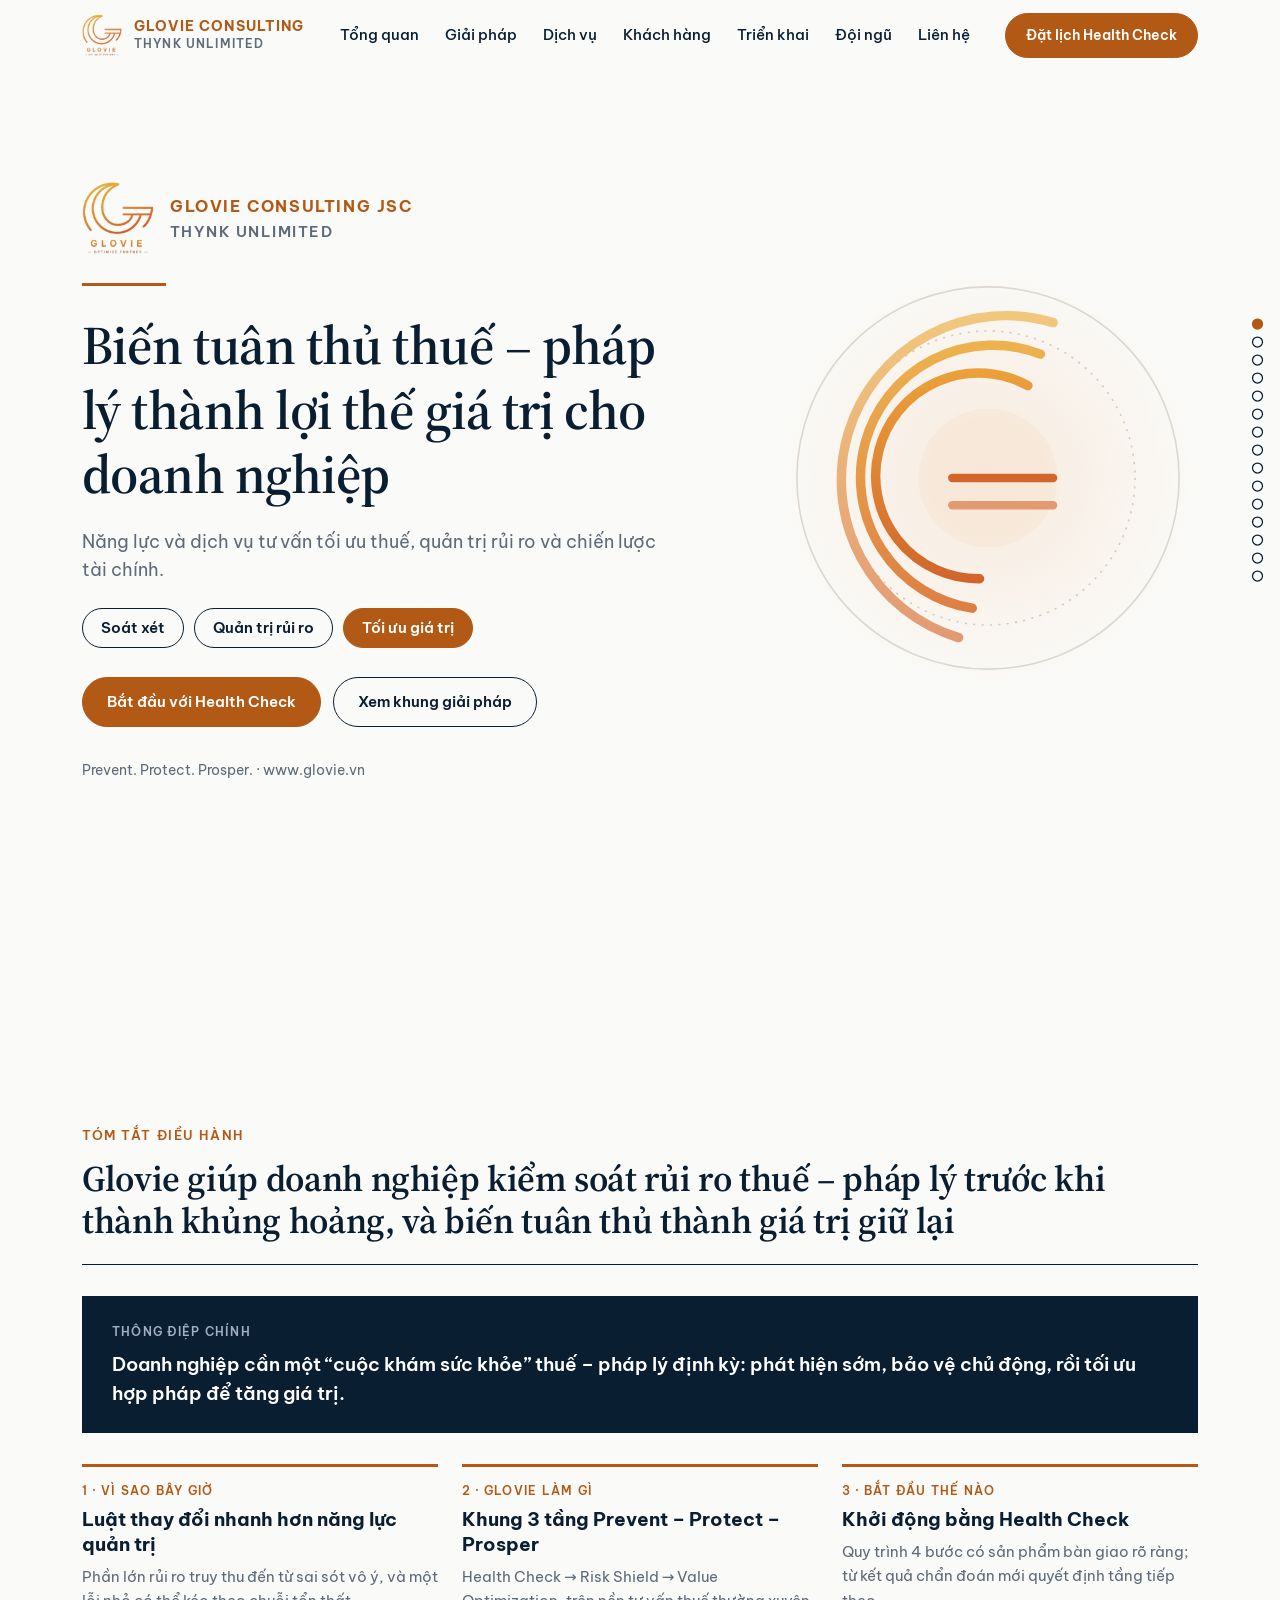
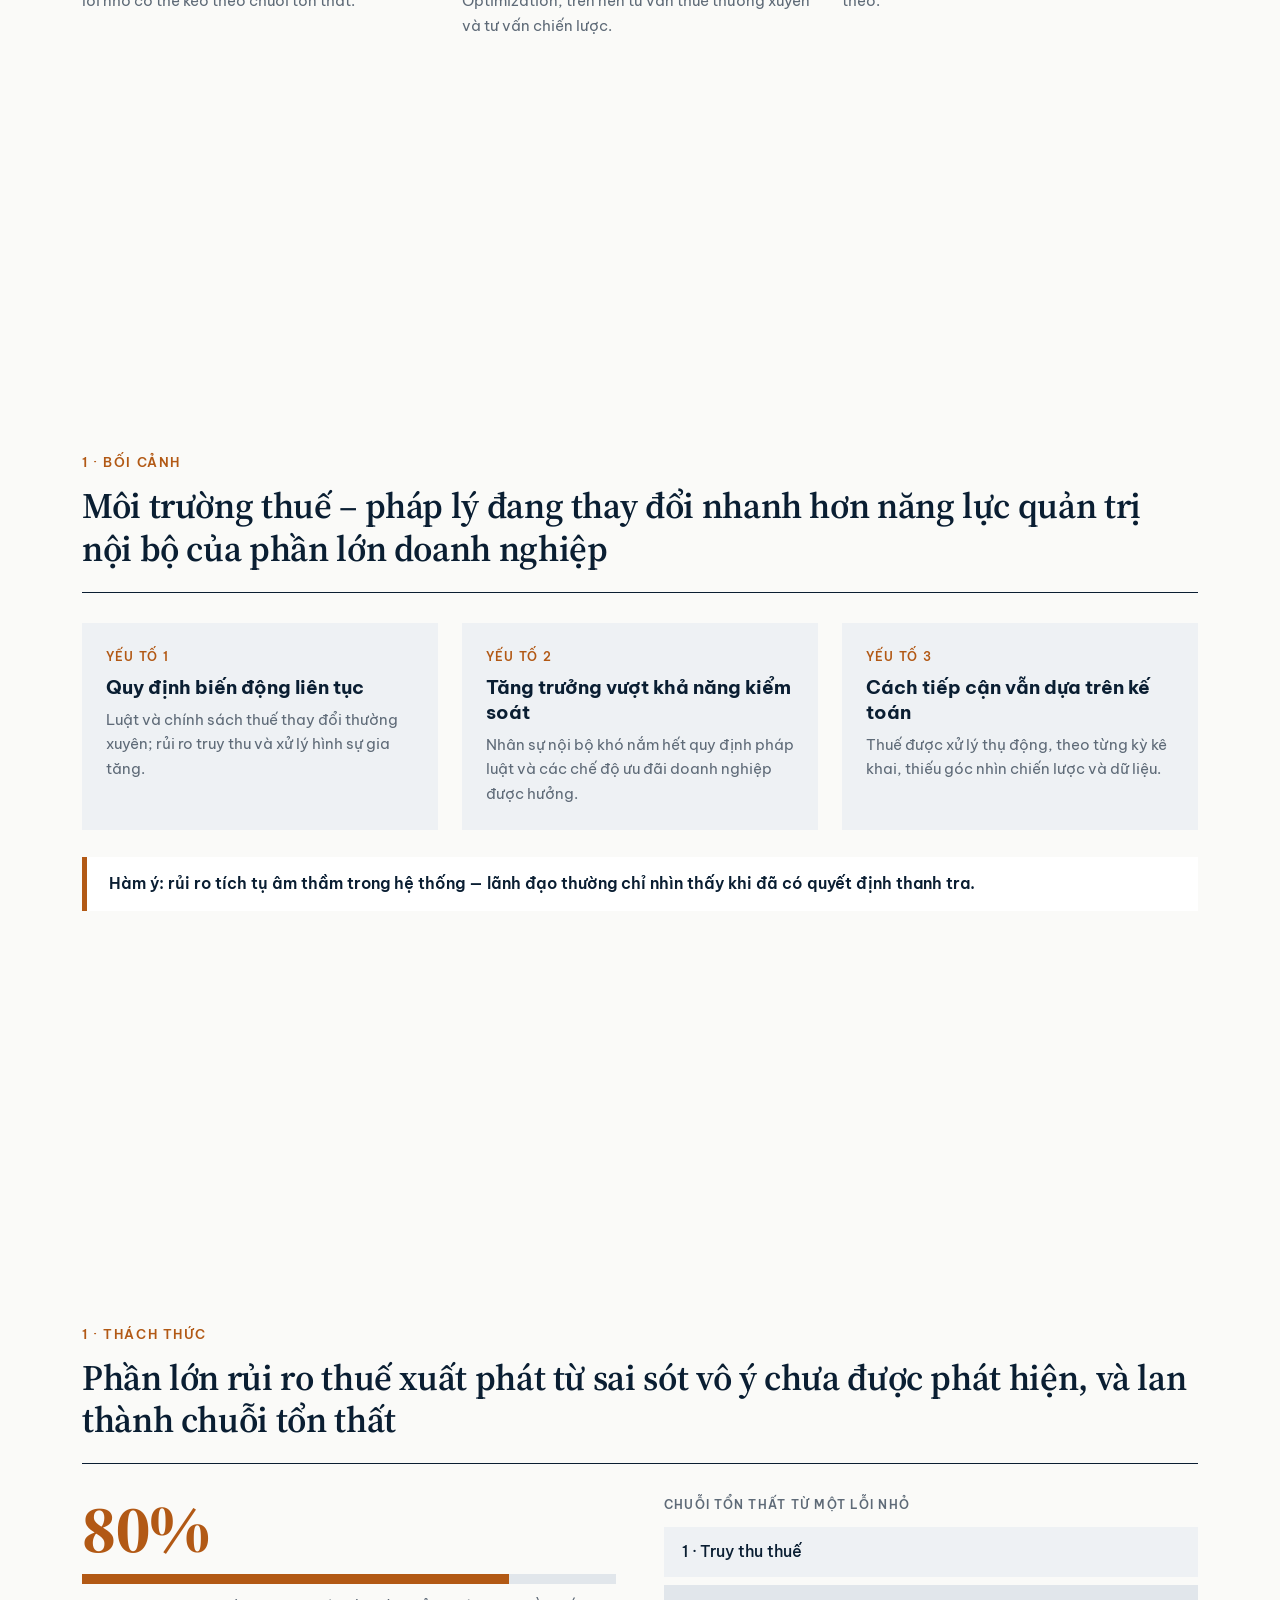
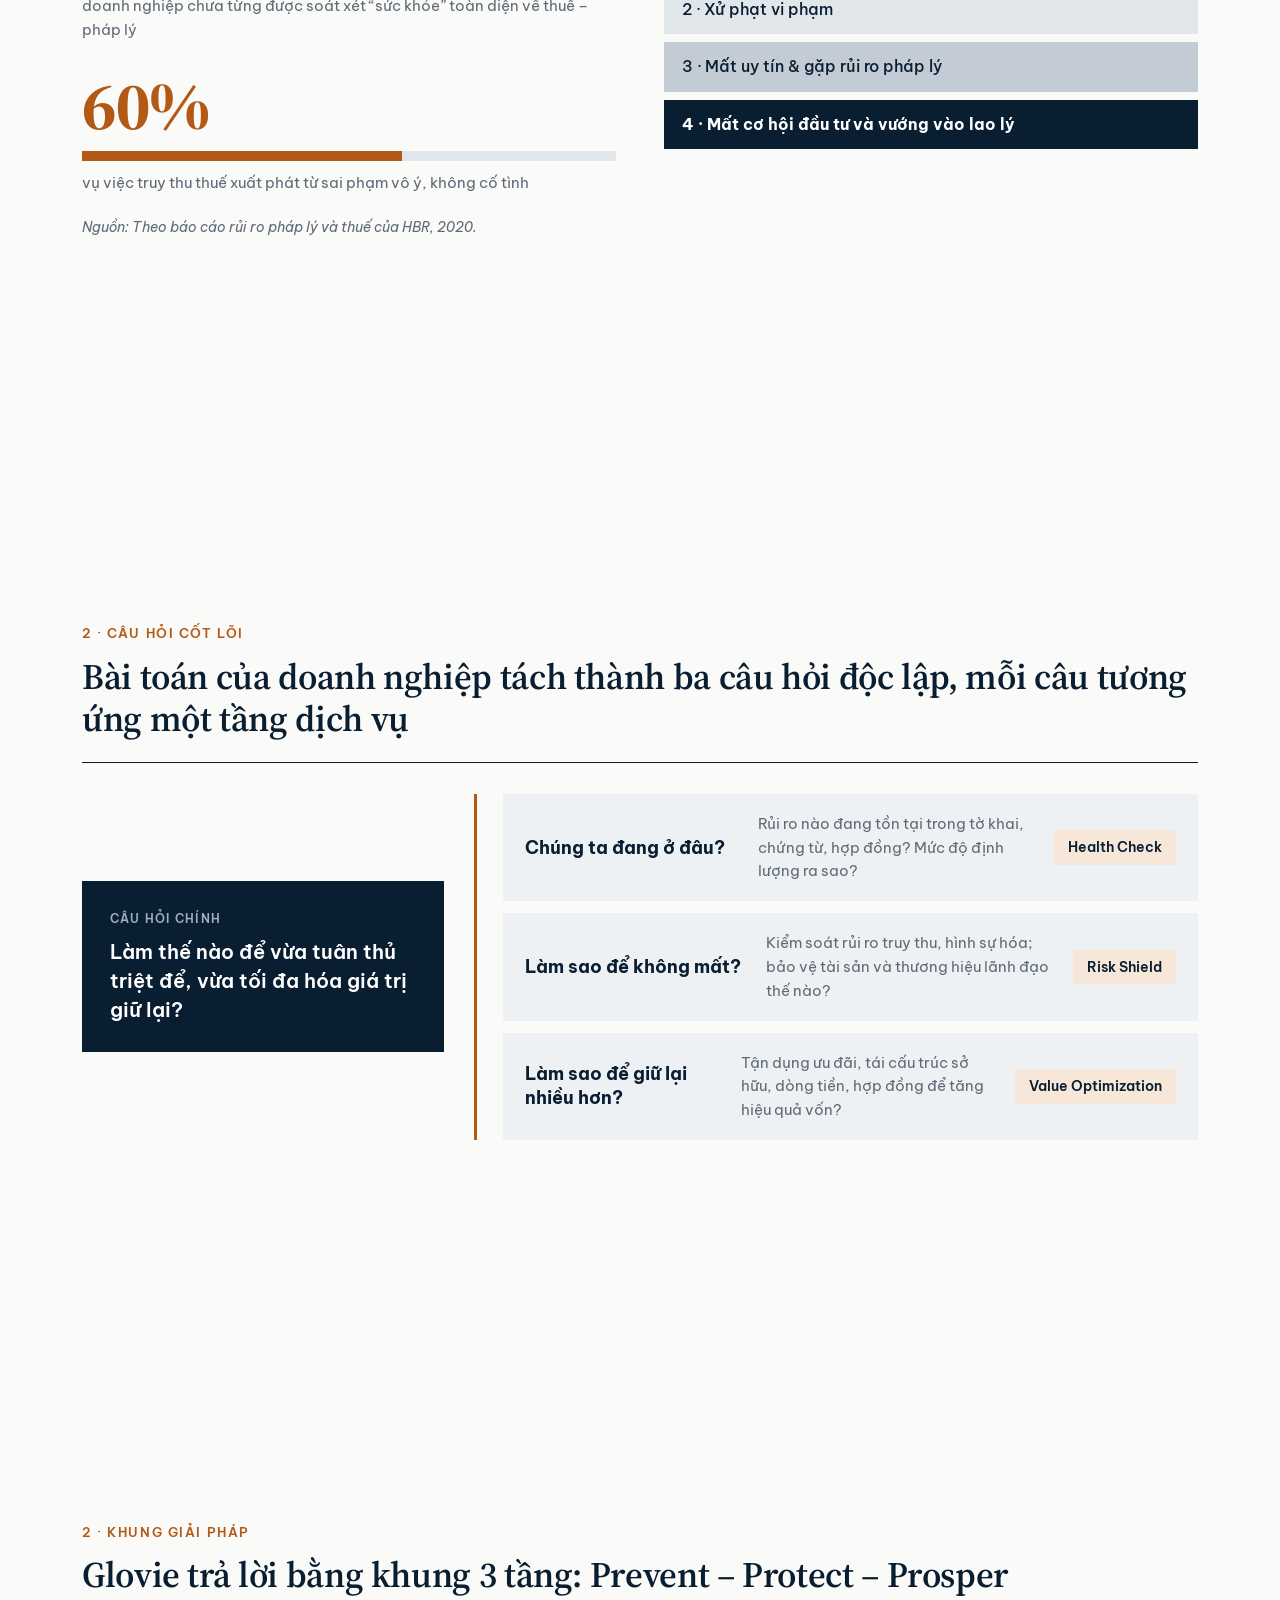
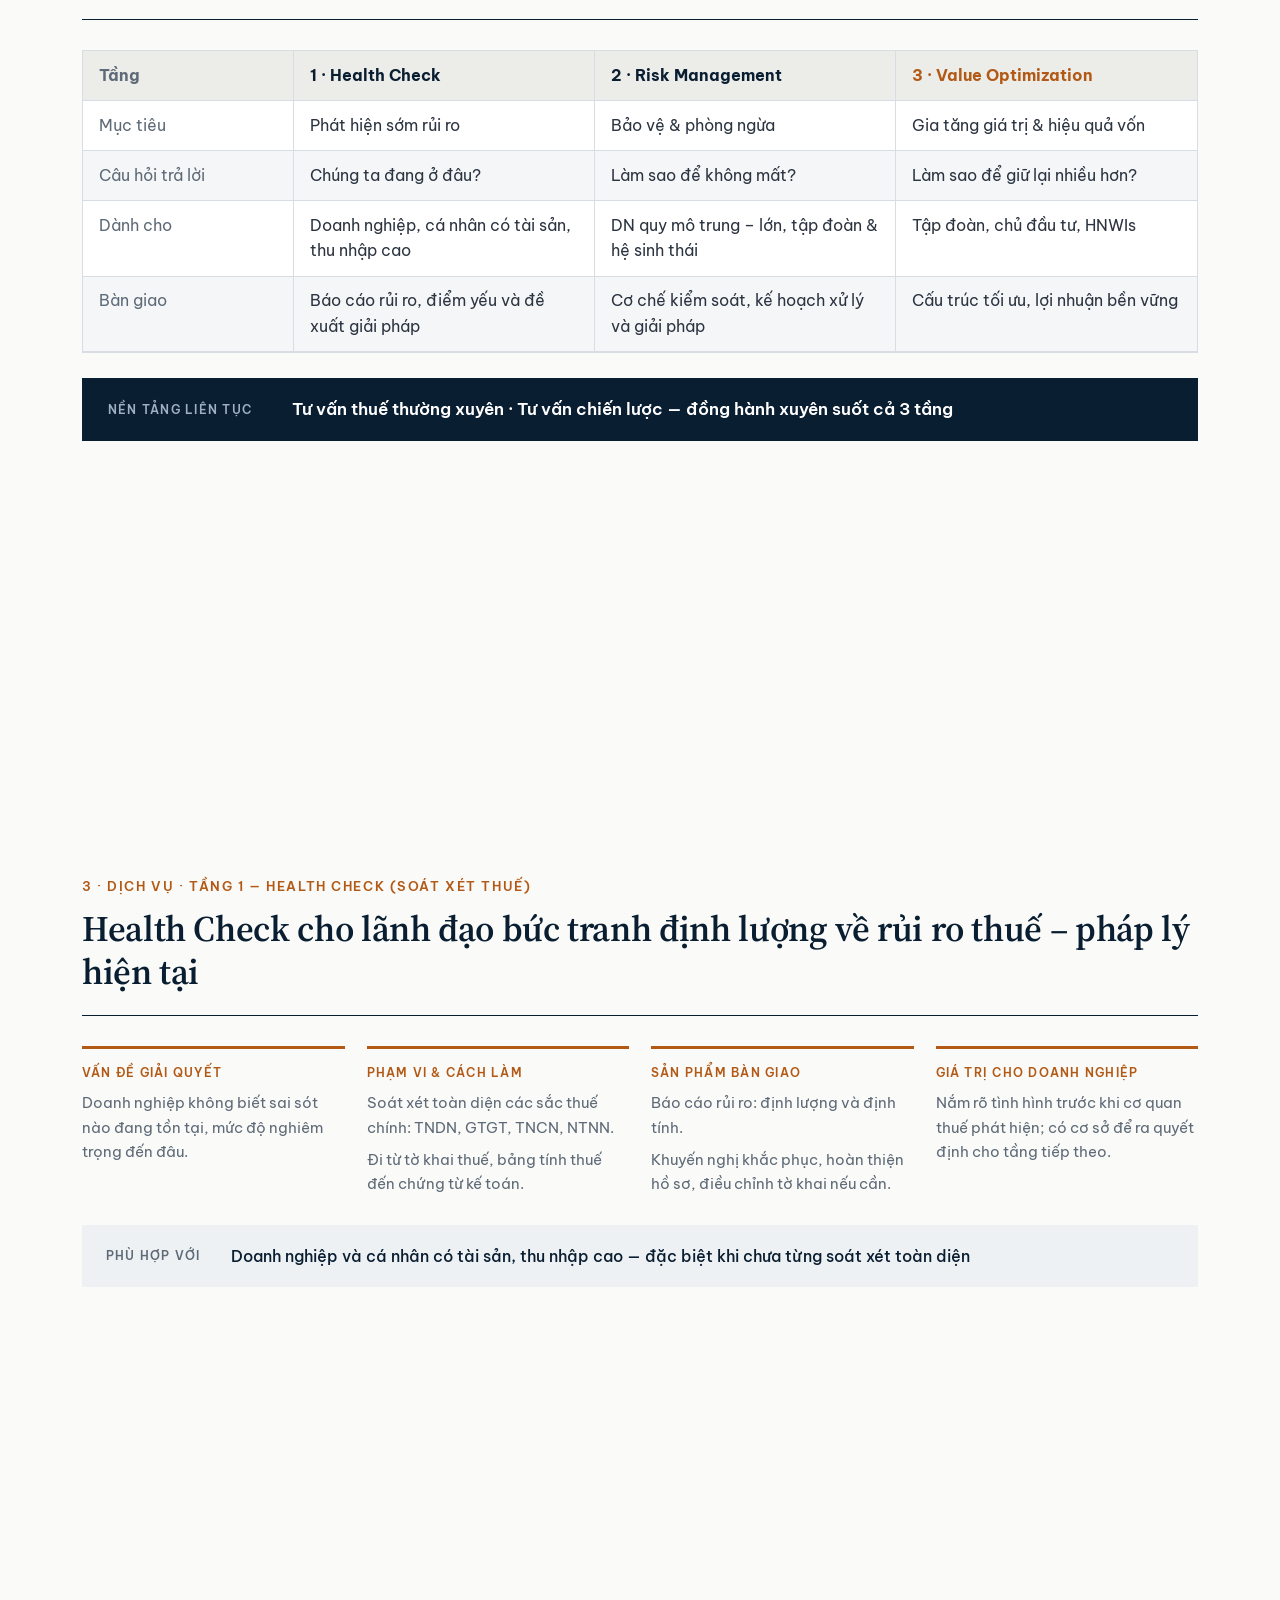
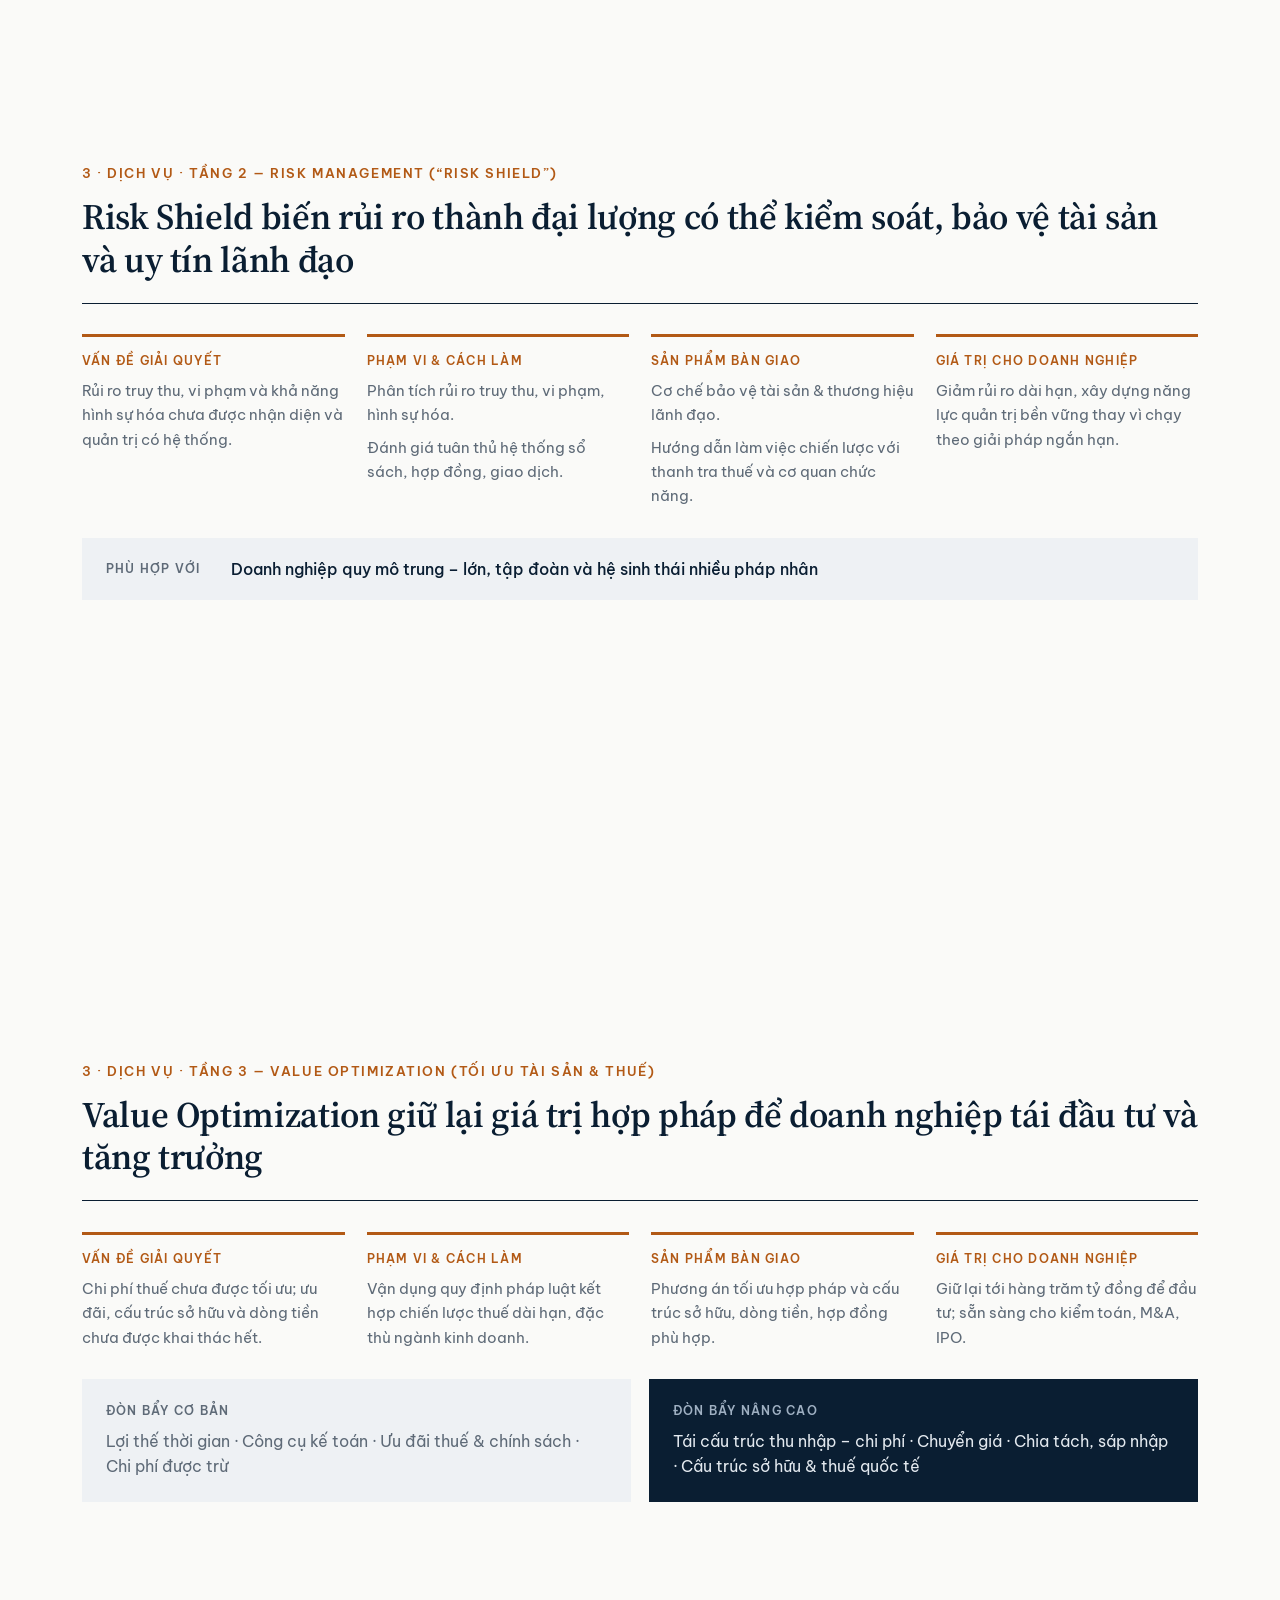
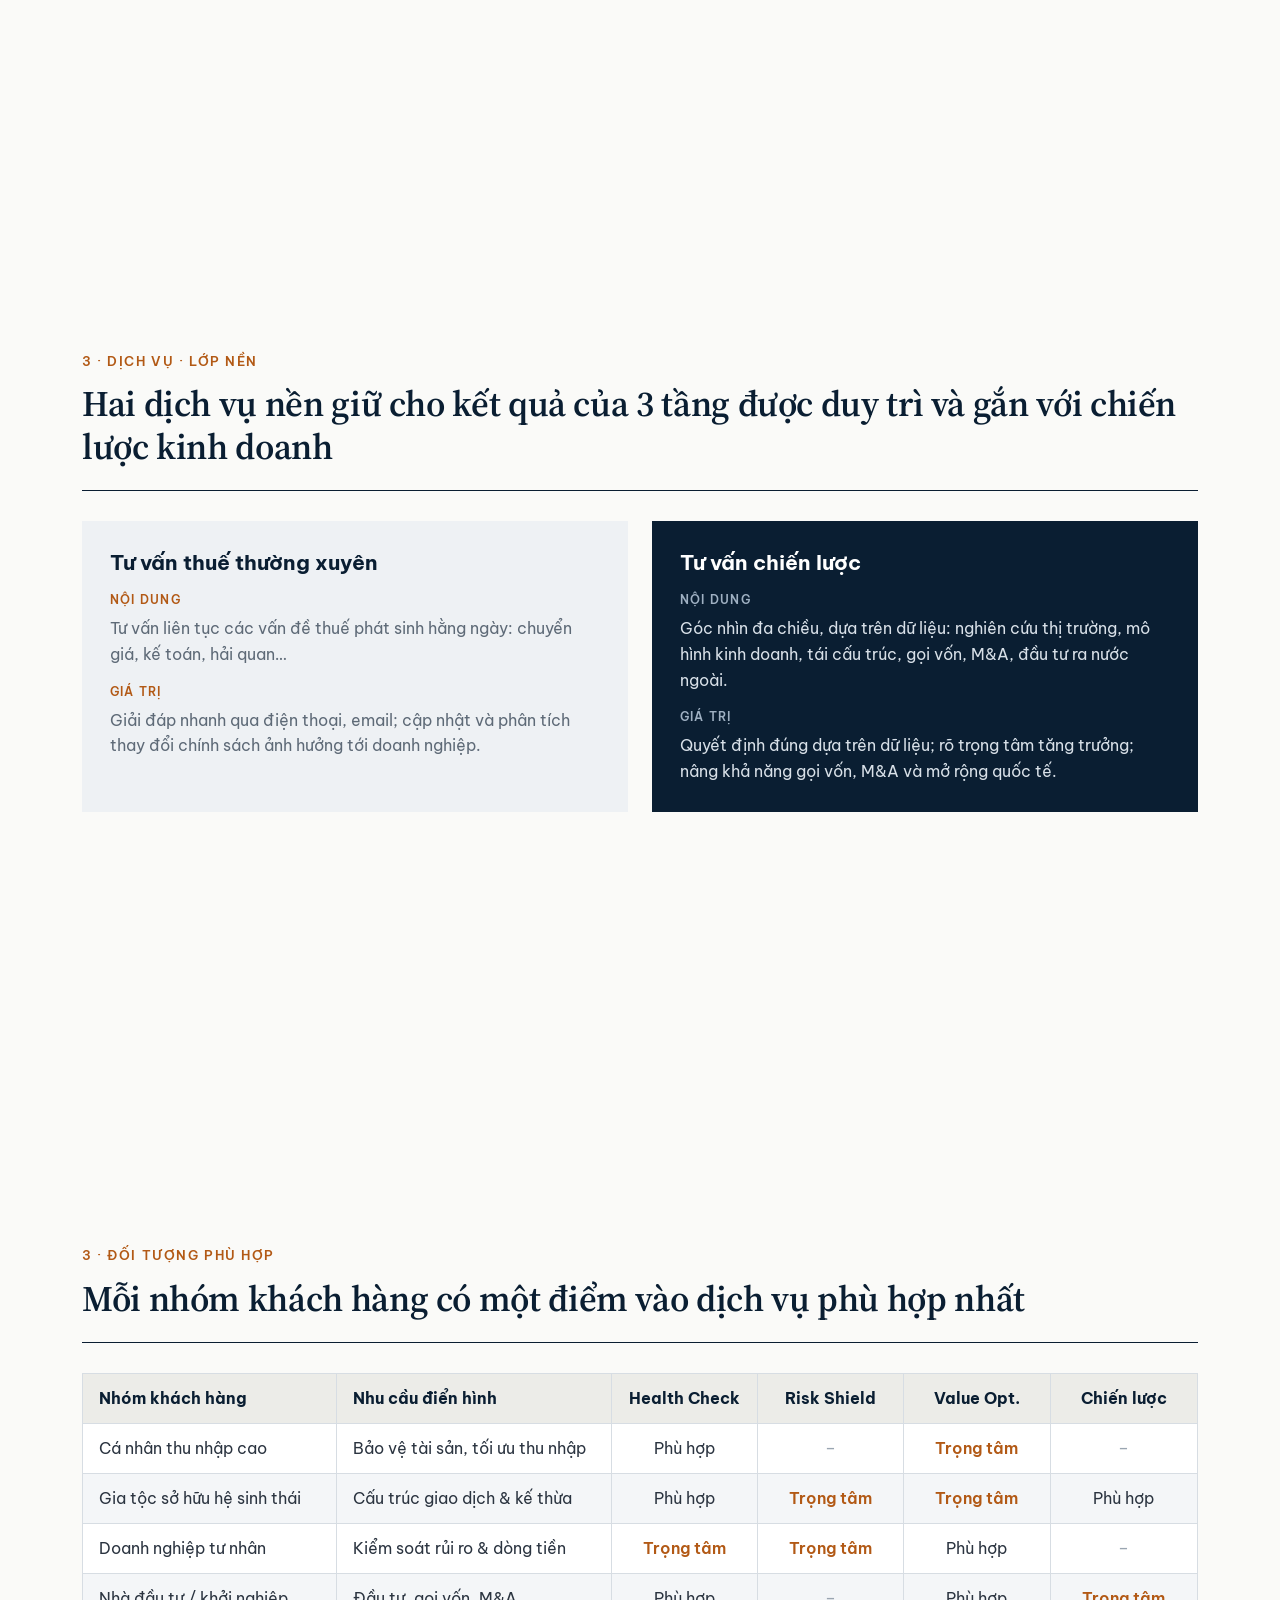
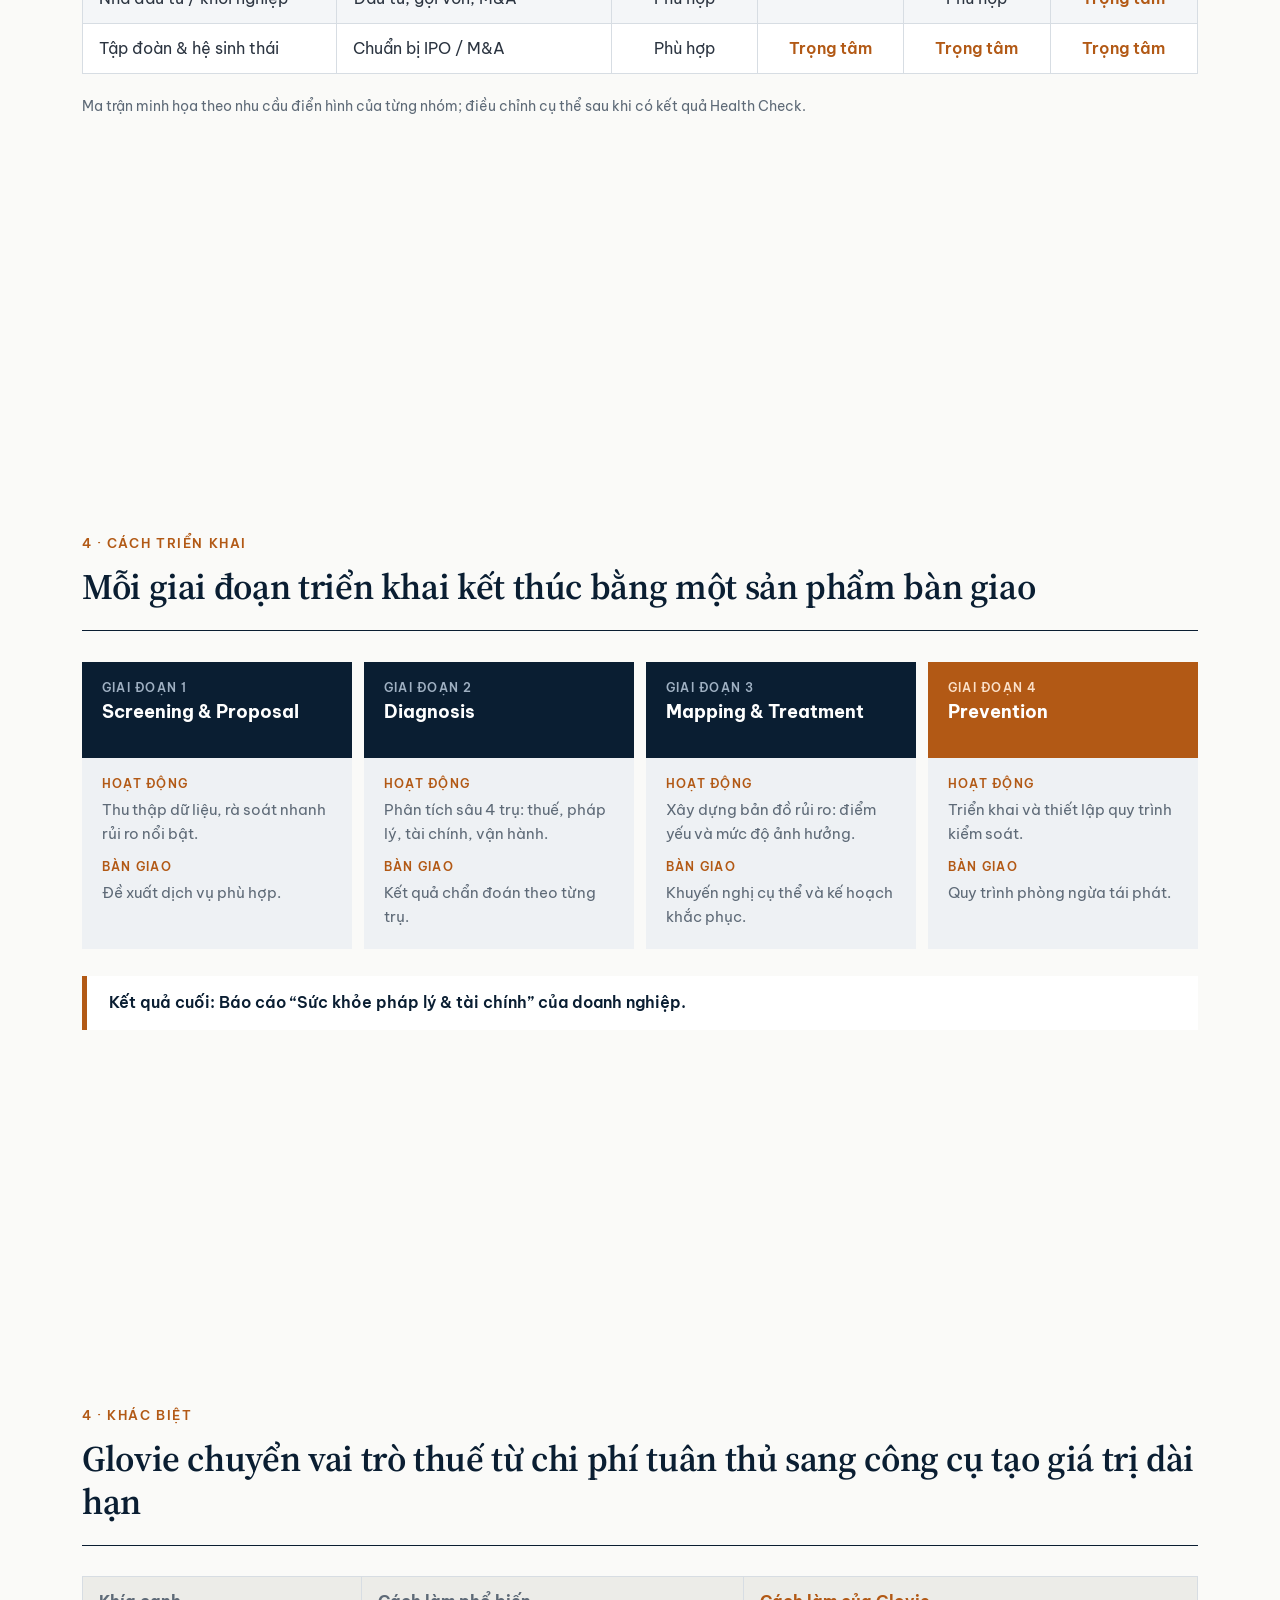
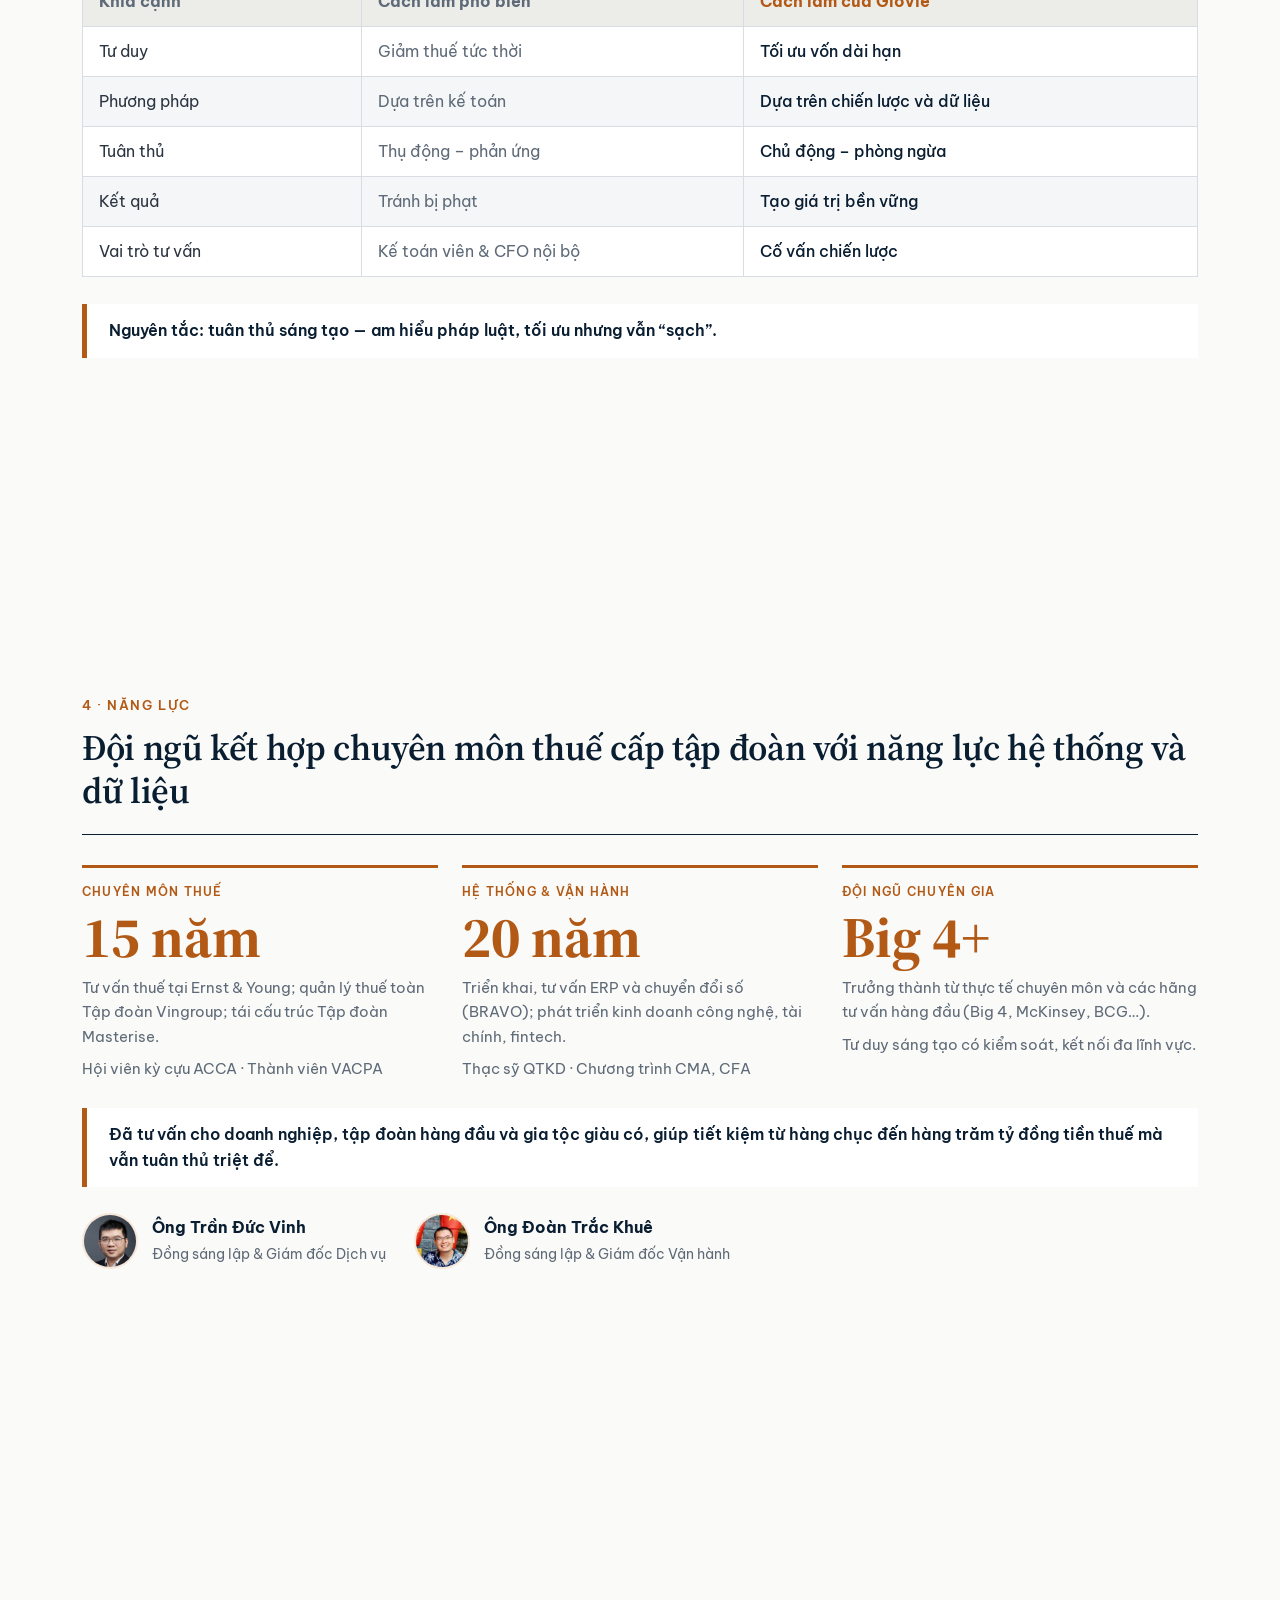
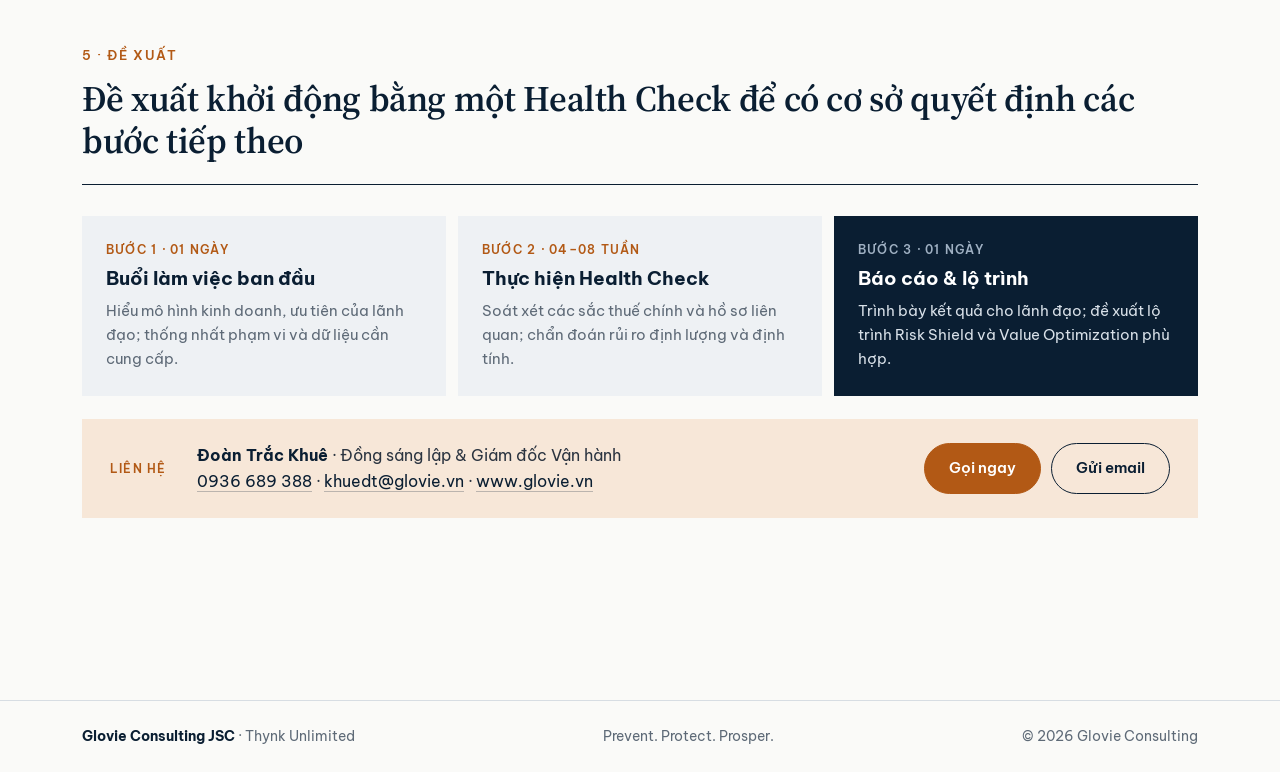
==== commit 3cdefa63: "Rebuild landing page from the Nov 2026 service introduction deck New cream/navy/burnt-orange design " ====
--- a/index.html
+++ b/index.html
@@ -3,779 +3,634 @@
 <head>
 <meta charset="utf-8">
 <meta name="viewport" content="width=device-width, initial-scale=1">
-<title>Glovie Consulting – Tối Ưu Tài Sản, Giảm Thiểu Rủi Ro</title>
-<meta name="description" content="Glovie Consulting JSC – Tư vấn Tối ưu Thuế, Chiến lược & Quản trị Tài chính. Prevent. Protect. Prosper.">
-<meta property="og:title" content="Glovie Consulting – Tối Ưu Tài Sản, Giảm Thiểu Rủi Ro">
-<meta property="og:description" content="Giúp doanh nghiệp tiết kiệm hàng trăm tỷ tiền thuế mà vẫn tuân thủ pháp luật.">
-<meta property="og:image" content="assets/landmark.jpg">
-<link rel="icon" href="assets/logo.jpg">
+<title>Glovie Consulting – Biến tuân thủ thuế – pháp lý thành lợi thế giá trị</title>
+<meta name="description" content="Glovie Consulting JSC – Tư vấn tối ưu thuế, quản trị rủi ro và chiến lược tài chính. Khung 3 tầng Prevent – Protect – Prosper.">
+<meta property="og:title" content="Glovie Consulting – Biến tuân thủ thuế – pháp lý thành lợi thế giá trị">
+<meta property="og:description" content="Kiểm soát rủi ro thuế – pháp lý trước khi thành khủng hoảng, và biến tuân thủ thành giá trị giữ lại.">
+<meta property="og:image" content="assets/logo.png">
+<meta name="theme-color" content="#0A1E32">
+<link rel="icon" type="image/png" href="assets/logo.png">
 <link rel="preconnect" href="https://fonts.googleapis.com">
 <link rel="preconnect" href="https://fonts.gstatic.com" crossorigin>
-<link href="https://fonts.googleapis.com/css2?family=Archivo:wght@500;700;800;900&family=Be+Vietnam+Pro:ital,wght@0,300;0,400;0,500;0,600;1,300;1,400&display=swap" rel="stylesheet">
+<link href="https://fonts.googleapis.com/css2?family=Be+Vietnam+Pro:ital,wght@0,400;0,500;0,600;0,700;1,400&family=Source+Serif+4:opsz,wght@8..60,500;8..60,600;8..60,700&display=swap" rel="stylesheet">
 <style>
 :root{
-  --orange:#E48946; --orange-d:#C9702F; --orange-soft:#FBEDE2;
-  --gold:#C99A5B; --ink:#0B0B0B; --text:#2A2A2A; --muted:#6B6B6B;
-  --line:#E6E6E6; --bg:#FFFFFF; --bg-alt:#F7F7F7;
-  --maxw:1200px; --r:20px;
+  --bg:#FAFAF8; --navy:#0A1E32; --orange:#B25915;
+  --tint:#F7E7D8; --card:#EEF1F4; --card-2:#E1E6EB; --card-3:#C3CCD5;
+  --text:#2B3440; --muted:#5E6A77; --line:#D7DDE3; --white:#fff;
+  --hh:72px; --maxw:1180px;
 }
 *{box-sizing:border-box;margin:0;padding:0}
-html{scroll-behavior:smooth}
-body{font-family:"Be Vietnam Pro",system-ui,sans-serif;color:var(--text);background:var(--bg);line-height:1.65;font-size:17px;overflow-x:hidden}
+html{scroll-behavior:smooth;-webkit-text-size-adjust:100%}
+body{font-family:"Be Vietnam Pro",system-ui,sans-serif;background:var(--bg);color:var(--text);font-size:16px;line-height:1.6;overflow-x:hidden}
 img{max-width:100%;display:block}
 a{color:inherit;text-decoration:none}
-h1,h2,h3,h4{font-family:"Archivo",sans-serif;color:var(--ink);line-height:1.08;letter-spacing:-.02em}
-h1{font-size:clamp(2.3rem,4.4vw,3.7rem);font-weight:900}
-h2{font-size:clamp(2rem,4.4vw,3.4rem);font-weight:800}
-h3{font-size:1.3rem;font-weight:700}
-.wrap{max-width:var(--maxw);margin:0 auto;padding:0 24px}
-section{padding:110px 0;position:relative}
-.eyebrow{font-size:.95rem;color:var(--muted);margin-bottom:14px;display:flex;align-items:center;gap:10px}
-.eyebrow::before{content:"";width:12px;height:12px;border-radius:50%;background:var(--orange);flex:none}
-.quote-line{font-style:italic;font-weight:300;font-size:1.2rem;color:var(--ink);padding-bottom:14px;border-bottom:1.5px solid var(--ink);display:inline-block;margin-top:44px}
-.orange{color:var(--orange)}
-.btn{display:inline-flex;align-items:center;gap:10px;background:var(--orange);color:#fff;font-weight:600;padding:16px 30px;border-radius:999px;transition:.25s;font-size:1rem;border:2px solid var(--orange)}
-.btn:hover{background:var(--orange-d);border-color:var(--orange-d);transform:translateY(-2px)}
-.btn.ghost{background:transparent;color:var(--ink);border-color:var(--ink)}
-.btn.ghost:hover{background:var(--ink);color:#fff}
-
-/* deco */
-.burst{width:110px;height:110px;position:absolute;pointer-events:none}
-.rings{position:absolute;pointer-events:none}
-.half{position:absolute;background:var(--orange);border-radius:999px 999px 0 0;pointer-events:none}
-.half.outline{background:var(--bg-alt);border:1.5px solid var(--ink);border-bottom:none}
+h1,h2{font-family:"Source Serif 4",Georgia,serif;color:var(--navy);font-weight:600;letter-spacing:-.01em;line-height:1.18}
+h1{font-size:clamp(2rem,4.2vw,3.4rem)}
+h2{font-size:clamp(1.5rem,2.7vw,2.25rem)}
+h3{font-weight:700;color:var(--navy);line-height:1.3;font-size:1.2rem}
+.wrap{max-width:var(--maxw);margin:0 auto;padding:0 32px;width:100%}
+section{padding:96px 0;position:relative}
+.kicker{font-size:.82rem;font-weight:600;letter-spacing:.12em;text-transform:uppercase;color:var(--orange);margin-bottom:12px}
+.head{border-bottom:1.5px solid var(--navy);padding-bottom:22px;margin-bottom:30px}
+.lbl{font-size:.78rem;font-weight:600;letter-spacing:.1em;text-transform:uppercase;color:var(--orange)}
+.lbl.grey{color:var(--muted)}
+.note{background:var(--white);border-left:5px solid var(--orange);padding:14px 22px;font-weight:600;color:var(--navy);margin-top:26px}
+.src{font-size:.85rem;color:var(--muted);font-style:italic;margin-top:22px}
+.btn{display:inline-flex;align-items:center;justify-content:center;gap:8px;padding:12px 24px;border-radius:999px;font-weight:600;font-size:.95rem;border:1.5px solid var(--navy);color:var(--navy);transition:.2s;white-space:nowrap}
+.btn:hover{background:var(--navy);color:#fff}
+.btn.fill{background:var(--orange);border-color:var(--orange);color:#fff}
+.btn.fill:hover{background:#934810;border-color:#934810}
 
 /* header */
-header{position:fixed;inset:0 0 auto 0;z-index:50;background:rgba(255,255,255,.9);backdrop-filter:blur(10px);border-bottom:1px solid transparent;transition:.3s}
+header{position:fixed;inset:0 0 auto;z-index:50;height:var(--hh);background:rgba(250,250,248,.94);backdrop-filter:blur(8px);border-bottom:1px solid transparent;transition:border-color .3s}
 header.scrolled{border-color:var(--line)}
-.nav{display:flex;align-items:center;justify-content:space-between;height:78px}
-.brand{display:flex;align-items:center;gap:12px}
-.brand img{width:46px;height:46px;object-fit:contain}
-.brand b{font-family:"Archivo";font-weight:800;font-size:1.05rem;color:var(--ink);display:block;line-height:1.1}
-.brand small{font-size:.8rem;color:var(--muted)}
-.menu{display:flex;gap:30px;font-size:.95rem;font-weight:500}
-.menu a{position:relative}
-.menu a::after{content:"";position:absolute;left:0;bottom:-6px;width:0;height:2px;background:var(--orange);transition:.25s}
-.menu a:hover::after{width:100%}
-.nav .btn{padding:11px 22px;font-size:.92rem}
-.burger{display:none;background:none;border:0;width:40px;height:40px;cursor:pointer}
-.burger span{display:block;height:2px;background:var(--ink);margin:7px 6px;transition:.3s}
+.nav{display:flex;align-items:center;justify-content:space-between;height:100%;gap:20px}
+.brand{display:flex;align-items:center;gap:12px;flex:none}
+.brand img{width:40px;height:auto}
+.brand b{display:block;font-size:.9rem;letter-spacing:.08em;color:var(--orange);line-height:1.2}
+.brand small{display:block;font-size:.72rem;letter-spacing:.1em;color:var(--muted);font-weight:600}
+.menu{display:flex;gap:26px;font-size:.92rem;font-weight:500;color:var(--navy)}
+.menu a{padding:6px 0;border-bottom:2px solid transparent;transition:.2s}
+.menu a:hover{border-color:var(--orange)}
+.nav .btn{padding:10px 20px;font-size:.88rem}
+.burger{display:none;width:42px;height:42px;border:0;background:none;cursor:pointer}
+.burger span{display:block;height:2px;background:var(--navy);margin:6px 9px}
 
 /* hero */
-.hero{padding:160px 0 90px;min-height:100vh;display:flex;align-items:center}
-.hero-grid{display:grid;grid-template-columns:1.25fr 1fr;gap:56px;align-items:center}
-.hero .tag{font-family:"Archivo";font-weight:800;color:var(--ink);font-size:1.05rem;display:flex;gap:10px;align-items:center}
-.hero .tag::before{content:"";width:14px;height:14px;border-radius:50%;background:var(--orange)}
-.hero .slogan{margin:4px 0 30px 24px;color:var(--muted)}
-.hero p.lead{margin-top:28px;font-size:1.12rem;max-width:620px}
-.hero p.lead b{color:var(--ink)}
-.pill{margin-top:34px;background:var(--orange);color:#fff;font-weight:700;text-transform:uppercase;letter-spacing:.02em;border-radius:40px;padding:20px 34px;font-size:.98rem;line-height:1.5;max-width:620px}
-.hero-cta{display:flex;gap:14px;margin-top:30px;flex-wrap:wrap}
-.hero-art{position:relative;height:540px;display:flex;align-items:center}
-.hero-art .photo{width:50%;height:100%;border-radius:0 999px 999px 0;overflow:hidden;position:relative;z-index:2}
-.hero-art .photo img{width:100%;height:100%;object-fit:cover}
-.hero-art .disc{width:50%;height:100%;background:var(--orange);border-radius:999px 0 0 999px;margin-left:2%}
-.hero-art .logo-big{position:absolute;top:-30px;right:0;width:130px;z-index:3}
+.hero-grid{display:grid;grid-template-columns:1.25fr .9fr;gap:48px;align-items:center}
+.hero .brandline{display:flex;align-items:center;gap:16px}
+.hero .brandline img{width:72px}
+.hero .brandline b{display:block;color:var(--orange);letter-spacing:.1em;font-size:1rem}
+.hero .brandline span{display:block;color:var(--muted);letter-spacing:.1em;font-weight:600;font-size:.92rem}
+.hero .bar{width:84px;height:3px;background:var(--orange);margin:26px 0}
+.hero p.lead{font-size:1.12rem;color:var(--muted);margin-top:22px;max-width:580px}
+.chips{display:flex;flex-wrap:wrap;gap:10px;margin-top:24px}
+.chip{border:1.5px solid var(--navy);border-radius:999px;padding:7px 18px;font-weight:600;font-size:.92rem;color:var(--navy);transition:.2s}
+.chip:hover{background:var(--card)}
+.chip.on{background:var(--orange);border-color:var(--orange);color:#fff}
+.hero-cta{display:flex;gap:12px;margin-top:30px;flex-wrap:wrap}
+.hero .foot{margin-top:34px;color:var(--muted);font-size:.9rem}
+.arcs{width:100%;max-width:420px;margin-left:auto;aspect-ratio:1}
+.arcs svg{width:100%;height:100%}
+
+/* summary */
+.keymsg{background:var(--navy);color:#fff;padding:26px 30px}
+.keymsg .lbl{color:#9FB0C2}
+.keymsg p{font-size:1.2rem;font-weight:600;margin-top:8px;line-height:1.5}
+.cols3{display:grid;grid-template-columns:repeat(3,1fr);gap:24px;margin-top:30px}
+.topline{border-top:3px solid var(--orange);padding-top:14px}
+.topline h3{margin:6px 0 8px;font-size:1.2rem}
+.topline p{color:var(--muted);font-size:.95rem}
 
 /* context */
-.ctx-grid{display:grid;grid-template-columns:1.1fr 1fr;gap:70px;align-items:center}
-.ctx ul{margin-top:30px;list-style:none;display:grid;gap:18px}
-.ctx li{padding-left:30px;position:relative}
-.ctx li::before{content:"";position:absolute;left:0;top:.6em;width:10px;height:10px;border-radius:50%;background:var(--orange)}
-.domes{display:flex;flex-direction:column;align-items:center}
-.domes .d1{width:100%;aspect-ratio:2/1;border-radius:999px 999px 0 0;overflow:hidden}
-.domes .d2{width:86%;aspect-ratio:2/1;border-radius:999px 999px 0 0;overflow:hidden;margin-top:4px}
-.domes img{width:100%;height:100%;object-fit:cover}
-
-/* stats */
-.stats{background:var(--bg-alt)}
-.stats-head{display:grid;grid-template-columns:1fr 1fr;gap:60px;align-items:end}
-.stat-row{display:grid;grid-template-columns:repeat(3,1fr);gap:24px;margin-top:60px}
-.stat{background:#fff;border-radius:var(--r);padding:36px 30px;border:1px solid var(--line);position:relative;overflow:hidden;transition:.3s}
-.stat:hover{transform:translateY(-6px);box-shadow:0 20px 40px -20px rgba(0,0,0,.18)}
-.stat .num{font-family:"Archivo";font-weight:900;font-size:4rem;color:var(--orange);line-height:1}
-.stat p{margin-top:14px}
-.stat::after{content:"";position:absolute;right:-40px;bottom:-40px;width:110px;height:110px;border-radius:50%;background:var(--orange-soft)}
-.chain{display:flex;align-items:center;gap:10px;flex-wrap:wrap;margin-top:14px;font-size:.92rem}
-.chain span{background:var(--orange-soft);color:var(--orange-d);padding:4px 12px;border-radius:999px;font-weight:500}
-
-/* summary */
-.sum-grid{display:grid;grid-template-columns:.9fr 1.1fr;gap:70px;align-items:center}
-.halves{display:flex;height:480px}
-.halves .a{width:50%;background:var(--orange);border-radius:999px 0 0 999px}
-.halves .b{width:50%;border-radius:0 999px 999px 0;overflow:hidden}
-.halves .b img{width:100%;height:100%;object-fit:cover}
-.svc-list{margin-top:30px;display:grid;gap:14px}
-.svc-item{display:flex;gap:18px;padding:20px 22px;border:1px solid var(--line);border-radius:16px;transition:.25s}
-.svc-item:hover{border-color:var(--orange);background:var(--orange-soft)}
-.svc-item .ico{flex:none;width:44px;height:44px;border-radius:50%;background:var(--orange);color:#fff;display:grid;place-items:center;font-family:"Archivo";font-weight:800}
-.svc-item b{color:var(--ink);display:block;margin-bottom:2px}
-
-/* pillars */
-.pillars{background:var(--ink);color:#ddd}
-.pillars h2,.pillars h3{color:#fff}
-.pillars .eyebrow{color:#aaa}
-.pil-grid{display:grid;grid-template-columns:repeat(3,1fr);gap:24px;margin-top:60px}
-.pil{border-radius:var(--r);overflow:hidden;background:#161616;border:1px solid #262626;transition:.3s}
-.pil:hover{transform:translateY(-6px);border-color:var(--orange)}
-.pil .img{height:220px;overflow:hidden}
-.pil .img img{width:100%;height:100%;object-fit:cover;transition:.6s}
-.pil:hover .img img{transform:scale(1.06)}
-.pil .body{padding:28px}
-.pil .k{font-size:.82rem;letter-spacing:.12em;text-transform:uppercase;color:var(--orange);font-weight:600}
-.pil h3{margin:8px 0 10px}
-.flow{display:flex;justify-content:center;align-items:center;gap:18px;margin-top:56px;font-style:italic;font-size:1.25rem;color:#fff;flex-wrap:wrap}
-.flow i{color:var(--orange);font-style:normal}
-
-/* solutions */
-.sol-grid{display:grid;grid-template-columns:1fr 1fr;gap:28px;margin-top:60px}
-.sol{border-radius:28px;padding:44px;border:1px solid var(--line);position:relative;overflow:hidden}
-.sol.alt{background:var(--orange);color:#fff;border-color:var(--orange)}
-.sol.alt h3,.sol.alt .sub{color:#fff}
-.sol h3{font-size:1.9rem}
-.sol .sub{color:var(--muted);margin:8px 0 22px}
-.sol ul{list-style:none;display:grid;gap:12px}
-.sol li{padding-left:28px;position:relative}
-.sol li::before{content:"✓";position:absolute;left:0;font-weight:700;color:var(--orange)}
-.sol.alt li::before{color:#fff}
-.sol .q{margin-top:28px;font-style:italic;font-weight:300;border-top:1px solid currentColor;padding-top:16px;opacity:.95}
-.sol .dome{position:absolute;right:-30px;top:-30px;width:150px;height:150px;border-radius:50%;overflow:hidden;opacity:.18}
-
-/* compare */
-.compare{background:var(--bg-alt)}
-.table{margin-top:50px;border-radius:var(--r);overflow:hidden;background:#fff;border:1px solid var(--line)}
-.trow{display:grid;grid-template-columns:1fr 1.3fr 1.3fr}
-.trow>div{padding:22px 28px;border-bottom:1px solid var(--line)}
-.trow:last-child>div{border-bottom:0}
-.trow.head>div{font-family:"Archivo";font-weight:800;text-transform:uppercase;font-size:.92rem;color:var(--ink);background:#fff}
-.trow.head>div:last-child{background:var(--orange);color:#fff}
-.trow .asp{color:var(--orange);font-weight:700;font-family:"Archivo"}
-.trow .old{color:var(--muted);text-decoration:line-through;text-decoration-color:#ccc}
-.trow .new{background:var(--orange-soft);color:var(--ink);font-weight:600}
-
-/* levels */
-.lv-grid{display:grid;grid-template-columns:repeat(3,1fr);gap:24px;margin-top:60px}
-.lv{border-radius:var(--r);padding:36px 30px;border:1px solid var(--line);position:relative;background:#fff;transition:.3s}
-.lv:hover{border-color:var(--orange);transform:translateY(-4px)}
-.lv .n{font-family:"Archivo";font-weight:900;font-size:.9rem;color:#fff;background:var(--ink);width:38px;height:38px;border-radius:50%;display:grid;place-items:center}
-.lv:nth-child(2) .n{background:var(--orange)}
-.lv h3{color:var(--orange);margin:20px 0 18px;font-size:1.5rem}
-.lv dl{display:grid;gap:14px}
-.lv dt{font-size:.78rem;text-transform:uppercase;letter-spacing:.1em;color:var(--muted);font-weight:600}
-.lv dd{color:var(--ink)}
-
-/* typical services */
-.tabs{display:flex;gap:10px;flex-wrap:wrap;margin-top:44px}
-.tab{border:1.5px solid var(--ink);background:none;border-radius:999px;padding:11px 22px;font:inherit;font-weight:500;cursor:pointer;transition:.2s;color:var(--ink)}
-.tab.active,.tab:hover{background:var(--orange);border-color:var(--orange);color:#fff}
-.panel{display:none;grid-template-columns:1fr 1fr;gap:40px;margin-top:36px;padding:44px;border-radius:28px;background:var(--bg-alt);animation:fade .4s}
-.panel.active{display:grid}
-.panel h4{font-family:"Archivo";text-transform:uppercase;font-size:.88rem;letter-spacing:.06em;margin-bottom:14px;color:var(--ink)}
-.panel p+p{margin-top:14px}
-.panel .impact{border-left:3px solid var(--orange);padding-left:24px}
-@keyframes fade{from{opacity:0;transform:translateY(8px)}to{opacity:1;transform:none}}
-
-/* clients */
-.clients{background:var(--ink);color:#ccc}
-.clients h2{color:#fff}
-.clients .eyebrow{color:#aaa}
-.cl-grid{display:grid;grid-template-columns:repeat(5,1fr);gap:16px;margin-top:56px}
-.cl{border:1px solid #2a2a2a;border-radius:18px;padding:26px 22px;background:#151515;transition:.3s;display:flex;flex-direction:column}
-.cl:hover{border-color:var(--orange);background:#1b1410}
-.cl h3{color:var(--orange);font-size:1.12rem;min-height:2.6em}
-.cl .need{color:#fff;font-weight:500;margin:14px 0 auto;font-size:.97rem}
-.cl .imp{margin-top:18px;padding-top:14px;border-top:1px dashed #333;font-size:.9rem}
+.factor{background:var(--card);padding:24px}
+.factor h3{margin:8px 0 8px}
+.factor p{color:var(--muted);font-size:.95rem}
+
+/* challenge */
+.ch-grid{display:grid;grid-template-columns:1fr 1fr;gap:48px;align-items:start}
+.big{font-family:"Source Serif 4",serif;font-weight:700;color:var(--orange);font-size:clamp(3rem,5.2vw,4.2rem);line-height:1}
+.meter{height:10px;background:var(--card-2);margin:12px 0 10px;position:relative;overflow:hidden}
+.meter i{position:absolute;inset:0 auto 0 0;background:var(--orange);width:0;transition:width 1.4s cubic-bezier(.2,.7,.2,1)}
+.in .meter i{width:var(--w)}
+.stat+.stat{margin-top:28px}
+.stat p{color:var(--muted);font-size:.95rem}
+.chain{display:grid;gap:8px;margin-top:12px}
+.chain div{padding:12px 18px;font-weight:500;color:var(--navy)}
+.chain div:nth-child(1){background:var(--card)}
+.chain div:nth-child(2){background:var(--card-2)}
+.chain div:nth-child(3){background:var(--card-3)}
+.chain div:nth-child(4){background:var(--navy);color:#fff;font-weight:700}
+
+/* core question */
+.q-grid{display:grid;grid-template-columns:.75fr 1.5fr;gap:30px;align-items:center}
+.q-main{background:var(--navy);color:#fff;padding:28px}
+.q-main .lbl{color:#9FB0C2}
+.q-main p{font-size:1.25rem;font-weight:600;margin-top:8px;line-height:1.45}
+.q-list{border-left:3px solid var(--orange);padding-left:26px;display:grid;gap:12px}
+.q-row{background:var(--card);display:grid;grid-template-columns:1fr 1.3fr auto;gap:20px;align-items:center;padding:18px 22px}
+.q-row h3{font-size:1.15rem}
+.q-row p{color:var(--muted);font-size:.93rem}
+.tag{background:var(--tint);color:var(--navy);font-weight:600;font-size:.88rem;padding:6px 14px;white-space:nowrap}
+
+/* tables */
+.tbl{border:1px solid var(--line);background:var(--white)}
+.tr{display:grid;border-bottom:1px solid var(--line)}
+.tr:last-child{border-bottom:0}
+.tr>div{padding:12px 16px;border-right:1px solid var(--line)}
+.tr>div:last-child{border-right:0}
+.tr.th{background:#ECECE8;font-weight:700;color:var(--navy)}
+.tr:nth-child(odd):not(.th){background:#F4F6F8}
+.fw .tr{grid-template-columns:.7fr 1fr 1fr 1fr}
+.fw .tr>div:first-child{color:var(--muted)}
+.fw .th>div:last-child{color:var(--orange)}
+.tier-cards{display:none;gap:12px}
+.tcard{background:var(--white);border:1px solid var(--line);border-top:3px solid var(--navy);padding:16px 18px}
+.tcard.last{border-top-color:var(--orange)}
+.tcard.last h3{color:var(--orange)}
+.tcard h3{margin-bottom:8px}
+.tcard dl{display:grid;grid-template-columns:auto 1fr;gap:6px 14px;font-size:.9rem}
+.tcard dt{color:var(--muted)}
+.tcard dd{color:var(--navy)}
+.band{background:var(--navy);color:#fff;display:flex;gap:40px;align-items:center;padding:18px 26px;margin-top:24px}
+.band .lbl{color:#9FB0C2;flex:none}
+.band b{font-weight:600;font-size:1.05rem}
+
+/* tiers */
+.cols4{display:grid;grid-template-columns:repeat(4,1fr);gap:22px}
+.cols4 .topline p{margin-top:8px}
+.fit{background:var(--card);display:flex;gap:30px;align-items:center;padding:18px 24px;margin-top:28px}
+.fit b{font-weight:500;color:var(--navy);font-size:1.02rem}
+.levers{display:grid;grid-template-columns:1fr 1fr;gap:18px;margin-top:28px}
+.lever{background:var(--card);padding:22px 24px}
+.lever.dark{background:var(--navy)}
+.lever.dark .lbl{color:#9FB0C2}
+.lever p{margin-top:8px;color:var(--muted)}
+.lever.dark p{color:#E3E9EF}
+
+/* foundation */
+.found{display:grid;grid-template-columns:1fr 1fr;gap:24px}
+.fcard{background:var(--card);padding:28px}
+.fcard h3{font-size:1.3rem;margin-bottom:6px}
+.fcard .lbl{display:block;margin:14px 0 6px}
+.fcard p{color:var(--muted)}
+.fcard.dark{background:var(--navy)}
+.fcard.dark h3{color:#fff}
+.fcard.dark .lbl{color:#9FB0C2}
+.fcard.dark p{color:#D8E0E8}
+
+/* matrix */
+.mx .tr{grid-template-columns:1.25fr 1.35fr repeat(4,.72fr)}
+.mx .tr>div:nth-child(n+3){text-align:center}
+.mx .hot{color:var(--orange);font-weight:600}
+.mx .no{color:#9AA5B1}
 
 /* process */
-.proc-grid{display:grid;grid-template-columns:1.4fr 1fr;gap:60px;align-items:center}
-.steps{display:grid;grid-template-columns:1fr 1fr;gap:20px;margin-top:44px;counter-reset:s}
-.step{padding:28px;border-radius:var(--r);border:1px solid var(--line);position:relative;transition:.3s}
-.step:hover{border-color:var(--orange)}
-.step .no{font-family:"Archivo";font-weight:900;font-size:2.6rem;color:var(--orange-soft);-webkit-text-stroke:1.5px var(--orange);line-height:1}
-.step h3{margin:12px 0 8px;font-size:1.15rem}
-.proc-art{position:relative;height:460px}
-.proc-art .h1{position:absolute;top:0;right:0;width:100%;height:50%;background:var(--orange);border-radius:999px 999px 0 0}
-.proc-art .h2{position:absolute;bottom:0;right:0;width:100%;height:50%;border-radius:999px 999px 0 0;overflow:hidden;border:1.5px solid var(--ink);border-bottom:0}
-.proc-art .h2 img{width:100%;height:100%;object-fit:cover}
-
-/* toolkit */
-.toolkit{background:var(--bg-alt)}
-.tk-switch{display:inline-flex;background:#fff;border:1px solid var(--line);border-radius:999px;padding:6px;margin-top:36px}
-.tk-switch button{border:0;background:none;font:inherit;font-weight:600;padding:12px 26px;border-radius:999px;cursor:pointer;color:var(--ink);transition:.2s}
-.tk-switch button.active{background:var(--ink);color:#fff}
-.tk{display:none;grid-template-columns:1fr 1fr;gap:22px;margin-top:34px;animation:fade .4s}
-.tk.active{display:grid}
-.tool{background:#fff;border-radius:var(--r);padding:32px;border:1px solid var(--line)}
-.tool h3{font-size:1.15rem;margin-bottom:12px;display:flex;gap:12px;align-items:baseline}
-.tool h3 em{font-style:normal;color:var(--orange);font-family:"Archivo";font-weight:900}
-.tool ul{list-style:none;margin-top:10px;display:grid;gap:8px}
-.tool li{padding-left:20px;position:relative;font-size:.97rem}
-.tool li::before{content:"";position:absolute;left:0;top:.65em;width:7px;height:7px;background:var(--orange);border-radius:50%}
-
-/* creativity */
-.creative{padding:0}
-.creative .box{position:relative;border-radius:0;overflow:hidden;min-height:520px;display:flex;align-items:center}
-.creative .box img{position:absolute;inset:0;width:100%;height:100%;object-fit:cover;filter:grayscale(1)}
-.creative .box::before{content:"";position:absolute;inset:0;background:var(--orange);mix-blend-mode:multiply;opacity:.92;z-index:1}
-.creative .box::after{content:"";position:absolute;inset:0;background:rgba(228,137,70,.55);z-index:1}
-.creative .inner{position:relative;z-index:2;padding:100px 24px;max-width:1000px;margin:0 auto;color:#fff}
-.creative h2{color:#fff;margin-bottom:34px}
-.creative blockquote{font-size:clamp(1.25rem,2.4vw,1.75rem);font-weight:300;line-height:1.6}
-
-/* approach */
-.ap-intro{max-width:900px;margin-top:24px;font-size:1.05rem}
-.ap-grid{display:grid;grid-template-columns:repeat(4,1fr);gap:20px;margin-top:50px}
-.ap{padding:32px 26px;border-radius:var(--r);border:1px solid var(--line);transition:.3s}
-.ap:nth-child(odd){background:var(--orange);color:#fff;border-color:var(--orange)}
-.ap:nth-child(odd) h3{color:#fff}
-.ap:hover{transform:translateY(-5px)}
-.ap .icon{font-size:1.8rem;margin-bottom:14px}
-.ap h3{margin-bottom:10px;font-size:1.2rem}
+.steps{display:grid;grid-template-columns:repeat(4,1fr);gap:12px}
+.step{background:var(--card);display:flex;flex-direction:column}
+.step .sh{background:var(--navy);color:#fff;padding:16px 20px;min-height:96px}
+.step:last-child .sh{background:var(--orange)}
+.step .sh small{display:block;color:#9FB0C2;font-weight:600;letter-spacing:.1em;font-size:.78rem}
+.step:last-child .sh small{color:#FBE0C8}
+.step .sh b{font-size:1.15rem;line-height:1.3;display:block;margin-top:2px}
+.step .sb{padding:16px 20px 8px}
+.step .sb .lbl{display:block;margin-bottom:4px}
+.step .sb p{color:var(--muted);font-size:.93rem;margin-bottom:12px}
+
+/* diff */
+.df .tr{grid-template-columns:.8fr 1.1fr 1.3fr}
+.df .tr>div:nth-child(2){color:var(--muted)}
+.df .th>div{color:var(--muted)}
+.df .th>div:last-child{color:var(--orange)}
+.df .tr:not(.th)>div:last-child{color:var(--navy);font-weight:500}
 
 /* team */
-.team{background:var(--bg-alt)}
-.member{display:grid;grid-template-columns:340px 1fr;gap:60px;align-items:center;margin-top:60px}
-.member+.member{margin-top:80px}
-.member.rev{grid-template-columns:1fr 340px}
-.member.rev .portrait{order:2}
-.portrait{position:relative;height:420px;display:flex}
-.portrait .ph{width:62%;height:100%;border-radius:999px 0 0 999px;overflow:hidden;z-index:2}
-.portrait .ph img{width:100%;height:100%;object-fit:cover;object-position:top}
-.portrait .dc{width:38%;height:100%;background:var(--orange);border-radius:0 999px 999px 0}
-.member .role{color:var(--orange);font-weight:600;margin:6px 0 20px}
-.member h3{font-size:2rem}
-.creds{display:flex;flex-wrap:wrap;gap:8px;margin-top:22px}
-.creds span{background:#fff;border:1px solid var(--line);padding:7px 14px;border-radius:999px;font-size:.88rem}
-.brands{display:flex;gap:10px;flex-wrap:wrap;margin-top:16px}
-.brands b{font-family:"Archivo";font-size:.8rem;letter-spacing:.08em;text-transform:uppercase;color:var(--ink);border-bottom:2px solid var(--orange);padding-bottom:2px}
-
-/* cta */
-.cta{text-align:center;padding:130px 0;overflow:hidden}
-.cta h2{font-size:clamp(2.6rem,6vw,4.8rem)}
-.cta p{max-width:720px;margin:24px auto 40px;font-size:1.2rem}
-.contact-cards{display:grid;grid-template-columns:repeat(3,1fr);gap:18px;max-width:900px;margin:50px auto 0;text-align:left}
-.cc{border:1px solid var(--line);border-radius:18px;padding:24px;transition:.25s;display:block}
-.cc:hover{border-color:var(--orange);background:var(--orange-soft)}
-.cc small{color:var(--muted);display:block;font-size:.82rem;text-transform:uppercase;letter-spacing:.08em}
-.cc b{color:var(--ink);font-size:1.08rem;word-break:break-word}
-
-footer{border-top:1.5px solid var(--ink);padding:34px 0;font-size:.92rem}
-.foot{display:grid;grid-template-columns:1fr 1fr 1fr;gap:20px;align-items:center}
-.foot>div:nth-child(2){text-align:center}
-.foot>div:last-child{text-align:right}
+.cap .big{font-size:clamp(2.6rem,4.4vw,3.6rem);margin:6px 0 10px}
+.cap p{color:var(--muted);font-size:.95rem}
+.cap p+p{margin-top:8px}
+.leaders{display:flex;flex-wrap:wrap;gap:28px;margin-top:24px}
+.leader{display:flex;align-items:center;gap:14px}
+.leader img{width:56px;height:56px;border-radius:50%;object-fit:cover;object-position:top;border:2px solid var(--tint)}
+.leader b{display:block;color:var(--navy)}
+.leader span{font-size:.88rem;color:var(--muted)}
+
+/* proposal */
+.prop{display:grid;grid-template-columns:repeat(3,1fr);gap:12px}
+.pcard{background:var(--card);padding:24px}
+.pcard.dark{background:var(--navy)}
+.pcard h3{margin:6px 0 8px;font-size:1.2rem}
+.pcard p{color:var(--muted);font-size:.95rem}
+.pcard.dark .lbl{color:#9FB0C2}
+.pcard.dark h3{color:#fff}
+.pcard.dark p{color:#D8E0E8}
+.contact{background:var(--tint);display:grid;grid-template-columns:auto 1fr auto;gap:30px;align-items:center;padding:24px 28px;margin-top:22px}
+.contact .who b{color:var(--navy)}
+.contact .who a{color:var(--navy);border-bottom:1px solid rgba(10,30,50,.25)}
+.contact .who a:hover{color:var(--orange);border-color:var(--orange)}
+.contact .acts{display:flex;gap:10px;flex-wrap:wrap}
+
+footer{border-top:1px solid var(--line);padding:24px 0;font-size:.88rem;color:var(--muted)}
+.foot-row{display:flex;justify-content:space-between;gap:12px 16px;flex-wrap:wrap}
+
+/* dots */
+.dots{position:fixed;right:18px;top:50%;transform:translateY(-50%);z-index:40;display:flex;flex-direction:column;gap:9px}
+.dots a{width:9px;height:9px;border-radius:50%;border:1.5px solid var(--navy);opacity:.5;transition:.2s}
+.dots a.on{background:var(--orange);border-color:var(--orange);opacity:1;transform:scale(1.25)}
 
 /* reveal */
-.rv{opacity:0;transform:translateY(30px);transition:opacity .8s ease,transform .8s ease}
+.rv{opacity:0;transform:translateY(18px);transition:opacity .7s ease,transform .7s ease}
 .rv.in{opacity:1;transform:none}
-@media (prefers-reduced-motion:reduce){.rv{opacity:1;transform:none;transition:none}html{scroll-behavior:auto}}
-
-/* responsive */
+@media (prefers-reduced-motion:reduce){.rv{opacity:1;transform:none;transition:none}html{scroll-behavior:auto}.meter i{transition:none}}
+
+/* ===== Desktop: each section fits one screen ===== */
+@media (min-width:1025px) and (min-height:600px){
+  html{scroll-snap-type:y mandatory}
+  section{min-height:100vh;min-height:100svh;padding:calc(var(--hh) + 3vh) 0 4vh;display:flex;flex-direction:column;justify-content:center;scroll-snap-align:start}
+  footer{scroll-snap-align:end}
+  h1{font-size:min(3.4rem,7vh)}
+  h2{font-size:min(2.25rem,4.6vh)}
+  body{font-size:min(16px,2.1vh)}
+  .head{padding-bottom:2.4vh;margin-bottom:3.4vh}
+  .kicker{margin-bottom:1.3vh}
+  .note{margin-top:3vh}
+  .hero .bar{margin:3vh 0}
+  .hero .brandline img{width:min(72px,9vh)}
+  .hero p.lead{margin-top:2.4vh}
+  .chips{margin-top:2.6vh}
+  .hero-cta{margin-top:3.2vh}
+  .hero .foot{margin-top:3.6vh}
+  .arcs{max-width:min(420px,56vh)}
+  .cols3{margin-top:3.4vh}
+  .big{font-size:min(4.2rem,8.4vh)}
+  .stat+.stat{margin-top:3.2vh}
+  .q-row{padding:2vh 22px}
+  .tr>div{padding:1.3vh 16px}
+  .band{margin-top:2.8vh}
+  .fit,.levers{margin-top:3.2vh}
+  .step .sh{min-height:min(96px,12vh)}
+  .cap .big{font-size:min(3.6rem,7.4vh)}
+  .leaders{margin-top:2.8vh}
+  .contact{margin-top:2.6vh}
+}
+/* ===== Tablet & mobile ===== */
 @media (max-width:1024px){
   .menu{display:none}
   .burger{display:block}
-  .menu.open{display:flex;flex-direction:column;position:absolute;top:78px;left:0;right:0;background:#fff;padding:24px;gap:18px;border-bottom:1px solid var(--line)}
-  .nav .btn{display:none}
-  .hero-grid,.ctx-grid,.sum-grid,.proc-grid,.stats-head{grid-template-columns:1fr}
-  .hero-art{height:380px;max-width:520px}
-  .cl-grid{grid-template-columns:repeat(2,1fr)}
-  .ap-grid{grid-template-columns:repeat(2,1fr)}
-  .halves{height:360px;max-width:460px}
-  .proc-art{display:none}
-  .member,.member.rev{grid-template-columns:1fr;gap:30px}
-  .member.rev .portrait{order:0}
-  .portrait{max-width:340px;height:380px}
+  .menu.open{display:flex;flex-direction:column;gap:4px;position:absolute;top:var(--hh);left:0;right:0;background:var(--bg);padding:12px 24px 20px;border-bottom:1px solid var(--line)}
+  .menu.open a{padding:10px 0}
+  .nav>.btn{display:none}
+  .dots{display:none}
+  .hero{padding-top:calc(var(--hh) + 48px)}
+  .hero-grid{grid-template-columns:1fr}
+  .arcs{display:none}
+  .ch-grid,.q-grid{grid-template-columns:1fr;gap:32px}
+  .cols4{grid-template-columns:1fr 1fr}
+  .steps{grid-template-columns:1fr 1fr}
+  .contact{grid-template-columns:1fr;gap:12px}
 }
 @media (max-width:720px){
-  body{font-size:16px}
-  section{padding:76px 0}
-  .wrap{padding:0 16px}
-  .hero{padding-top:120px}
-  .hero-art{height:300px}
-  .hero-art .logo-big{width:90px;top:-10px}
-  .stat-row,.pil-grid,.sol-grid,.lv-grid,.steps,.tk,.contact-cards,.cl-grid,.ap-grid{grid-template-columns:1fr}
-  .tk.active{display:grid}
-  .panel.active{grid-template-columns:1fr;padding:26px}
-  .sol{padding:30px}
-  .trow{grid-template-columns:1fr 1fr}
-  .trow>div:first-child{grid-column:1/-1;padding-bottom:4px;border-bottom:0}
-  .trow.head>div:first-child{display:none}
-  .trow>div{padding:14px 18px}
-  .foot{grid-template-columns:1fr;text-align:center}
-  .foot>div:last-child{text-align:center}
-  .burst{display:none}
-  .pill{padding:16px 22px;font-size:.88rem}
-  .tk-switch button{padding:10px 16px}
+  :root{--hh:62px}
+  body{font-size:15px}
+  .wrap{padding:0 20px}
+  section{padding:56px 0}
+  h1{font-size:1.85rem}
+  h2{font-size:1.4rem;line-height:1.25}
+  h3{font-size:1.05rem}
+  .kicker{font-size:.74rem;margin-bottom:8px}
+  .head{padding-bottom:14px;margin-bottom:20px}
+  .note{padding:12px 16px;font-size:.93rem;margin-top:18px}
+  .brand img{width:34px}
+  .brand b{font-size:.8rem}
+  .brand small{font-size:.66rem}
+  .hero{padding:calc(var(--hh) + 34px) 0 48px}
+  .hero .brandline img{width:52px}
+  .hero .brandline b{font-size:.86rem}
+  .hero .brandline span{font-size:.8rem}
+  .hero .bar{margin:18px 0;width:64px}
+  .hero p.lead{font-size:1rem;margin-top:14px}
+  .chips{gap:8px;margin-top:18px}
+  .chip{padding:6px 14px;font-size:.85rem}
+  .hero-cta{margin-top:22px}
+  .hero-cta .btn{flex:1 1 140px}
+  .hero .foot{margin-top:22px;font-size:.82rem}
+  .keymsg{padding:18px 20px}
+  .keymsg p{font-size:1.02rem}
+  .cols3{grid-template-columns:1fr;gap:18px;margin-top:20px}
+  .factor{padding:18px}
+  .big{font-size:2.6rem}
+  .meter{height:8px}
+  .chain div{padding:10px 14px;font-size:.93rem}
+  .q-main{padding:20px}
+  .q-main p{font-size:1.08rem}
+  .q-list{padding-left:14px;gap:10px}
+  .q-row{grid-template-columns:1fr;gap:6px;padding:14px 16px}
+  .q-row .tag{justify-self:start;margin-top:4px}
+  .fw{border:0;background:none}
+  .fw .tr{display:none}
+  .tier-cards{display:grid}
+  .band{flex-direction:column;align-items:flex-start;gap:6px;padding:16px 18px}
+  .band b{font-size:.95rem}
+  .cols4{grid-template-columns:1fr;gap:16px}
+  .fit{flex-direction:column;align-items:flex-start;gap:4px;padding:14px 16px;margin-top:20px}
+  .fit b{font-size:.95rem}
+  .levers{grid-template-columns:1fr;gap:12px;margin-top:20px}
+  .lever{padding:16px 18px}
+  .found{grid-template-columns:1fr;gap:12px}
+  .fcard{padding:20px}
+  .fcard h3{font-size:1.12rem}
+  .mx{border:0;background:none;display:grid;gap:10px}
+  .mx .tr.th{display:none}
+  .mx .tr{grid-template-columns:1fr 1fr;background:var(--white)!important;border:1px solid var(--line)}
+  .mx .tr>div{border-right:0;padding:6px 14px;text-align:left!important;font-size:.9rem}
+  .mx .tr>div:nth-child(1){grid-column:1/-1;font-weight:700;color:var(--navy);padding-top:12px;font-size:.98rem}
+  .mx .tr>div:nth-child(2){grid-column:1/-1;color:var(--muted);padding-top:0;border-bottom:1px solid var(--line);padding-bottom:10px}
+  .mx .tr>div:nth-child(n+3)::before{content:attr(data-l);display:block;font-size:.7rem;letter-spacing:.08em;text-transform:uppercase;color:var(--muted);font-weight:600}
+  .mx .tr>div:nth-child(n+3){padding-top:8px;padding-bottom:8px}
+  .steps{grid-template-columns:1fr;gap:10px}
+  .step .sh{min-height:0;padding:12px 16px}
+  .step .sb{padding:12px 16px 4px}
+  .df .tr{grid-template-columns:1fr 1fr}
+  .df .tr>div:first-child{grid-column:1/-1;font-weight:700;color:var(--navy);padding-bottom:0;border-right:0}
+  .df .tr.th>div:first-child{display:none}
+  .df .tr>div{padding:8px 14px;font-size:.9rem}
+  .cap .big{font-size:2.4rem}
+  .leaders{gap:16px}
+  .prop{grid-template-columns:1fr;gap:10px}
+  .pcard{padding:18px}
+  .contact{padding:18px}
+  .contact .acts .btn{flex:1 1 130px}
 }
-
-/* ===== Fit each section to one screen (desktop) ===== */
-@media (min-width:1025px) and (min-height:600px){
-  html{scroll-snap-type:y mandatory;scroll-padding-top:0}
-  section{min-height:100vh;min-height:100svh;padding:calc(78px + 3vh) 0 4vh;display:flex;flex-direction:column;justify-content:center;scroll-snap-align:start}
-  section>.wrap{width:100%}
-  footer{scroll-snap-align:end}
-  h1{font-size:min(3.7rem,7.4vh)}
-  h2{font-size:min(3.1rem,5.6vh)}
-  body{font-size:min(17px,2.15vh)}
-  .eyebrow{margin-bottom:1.4vh}
-  .quote-line{margin-top:3vh;font-size:min(1.15rem,2.3vh);padding-bottom:1.2vh}
-  /* hero */
-  .hero{padding-top:calc(78px + 3vh)}
-  .hero p.lead{margin-top:2.6vh}
-  .pill{margin-top:3vh;padding:2vh 30px}
-  .hero-cta{margin-top:2.6vh}
-  .hero-art{height:min(540px,62vh)}
-  /* context */
-  .ctx ul{margin-top:2.6vh;gap:1.6vh}
-  .domes{max-width:min(100%,72vh);margin:0 auto;width:100%}
-  /* stats */
-  .stat-row{margin-top:5vh}
-  .stat{padding:3.6vh 30px}
-  .stat .num{font-size:min(4rem,8vh)}
-  /* summary */
-  .halves{height:min(480px,58vh)}
-  .svc-list{margin-top:2.4vh;gap:1.2vh}
-  .svc-item{padding:1.6vh 20px}
-  .sum-grid p{margin-top:1.8vh !important}
-  /* pillars */
-  .pil-grid{margin-top:4vh}
-  .pil .img{height:min(220px,24vh)}
-  .pil .body{padding:2.6vh 26px}
-  .flow{margin-top:4vh}
-  /* solutions */
-  .sol-grid{margin-top:4vh}
-  .sol{padding:3.6vh 38px}
-  .sol h3{font-size:min(1.9rem,3.6vh)}
-  .sol .sub{margin:.8vh 0 2vh}
-  .sol ul{gap:1vh}
-  .sol .q{margin-top:2.2vh;padding-top:1.4vh}
-  /* compare */
-  .table{margin-top:4vh}
-  .trow>div{padding:1.9vh 28px}
-  /* levels */
-  .lv-grid{margin-top:4.5vh}
-  .lv{padding:3.4vh 30px}
-  .lv h3{margin:1.8vh 0 1.6vh}
-  .lv dl{gap:1.2vh}
-  /* services */
-  .tabs{margin-top:3.6vh}
-  .panel{margin-top:3vh;padding:4vh 44px}
-  /* clients */
-  .cl-grid{margin-top:5vh}
-  .cl{padding:3vh 22px}
-  /* process */
-  .steps{margin-top:3.6vh;gap:1.8vh 20px}
-  .step{padding:2.4vh 26px}
-  .step .no{font-size:min(2.6rem,5vh)}
-  .step h3{margin:1vh 0 .6vh}
-  .proc-art{height:min(460px,60vh)}
-  /* toolkit */
-  .tk-switch{margin-top:2.6vh}
-  .tk{margin-top:2.6vh;gap:1.8vh 22px}
-  .tool{padding:2.4vh 28px}
-  .tool h3{margin-bottom:1vh;font-size:min(1.15rem,2.3vh)}
-  .tool ul{margin-top:.8vh;gap:.4vh}
-  .tool li{font-size:min(.97rem,1.95vh)}
-  /* creative */
-  .creative{padding:0}
-  .creative .box{min-height:100vh;min-height:100svh;width:100%}
-  .creative .inner{padding:calc(78px + 4vh) 24px 6vh}
-  /* approach */
-  .ap-intro{margin-top:2.4vh}
-  .ap-grid{margin-top:4.5vh}
-  .ap{padding:3.4vh 26px}
-  /* team */
-  .member{margin-top:4.5vh !important}
-  .portrait{height:min(420px,56vh)}
-  .member h3{font-size:min(2rem,4vh)}
-  .member .role{margin:.6vh 0 1.8vh}
-  .creds{margin-top:2vh}
-  .brands{margin-top:1.6vh}
-  /* cta */
-  .cta{padding:calc(78px + 3vh) 0 4vh;min-height:calc(100vh - 110px)}
-  .cta h2{font-size:min(4.6rem,8.4vh)}
-  .cta p{margin:2.6vh auto 3.6vh}
-  .contact-cards{margin-top:4.5vh}
-  .cta .half{display:none}
-}
-/* dot nav */
-.dots{position:fixed;right:22px;top:50%;transform:translateY(-50%);z-index:40;display:flex;flex-direction:column;gap:10px}
-.dots a{width:10px;height:10px;border-radius:50%;border:1.5px solid var(--ink);background:transparent;transition:.25s;display:block}
-.dots a.on{background:var(--orange);border-color:var(--orange);transform:scale(1.3)}
-.dots.dark a{border-color:#fff}
-.dots.dark a.on{border-color:var(--orange)}
-@media (max-width:1024px),(max-height:599px){.dots{display:none}}
 </style>
 </head>
 <body>
 
-<header id="top">
+<header id="hdr">
   <div class="wrap nav">
-    <a href="#" class="brand">
-      <img src="assets/logo.jpg" alt="Glovie logo">
-      <span><b>GLOVIE CONSULTING</b><small>Prevent. Protect. Prosper.</small></span>
-    </a>
+    <a href="#top" class="brand"><img src="assets/logo.png" alt="Logo Glovie"><span><b>GLOVIE CONSULTING</b><small>THYNK UNLIMITED</small></span></a>
     <nav class="menu" id="menu">
-      <a href="#about">Giới thiệu</a>
-      <a href="#pillars">Trụ cột</a>
-      <a href="#services">Dịch vụ</a>
-      <a href="#process">Quy trình</a>
-      <a href="#team">Đội ngũ</a>
-      <a href="#contact">Liên hệ</a>
+      <a href="#tong-quan">Tổng quan</a>
+      <a href="#giai-phap">Giải pháp</a>
+      <a href="#dich-vu">Dịch vụ</a>
+      <a href="#khach-hang">Khách hàng</a>
+      <a href="#trien-khai">Triển khai</a>
+      <a href="#doi-ngu">Đội ngũ</a>
+      <a href="#lien-he">Liên hệ</a>
     </nav>
-    <a href="#contact" class="btn">Đặt lịch tư vấn</a>
-    <button class="burger" aria-label="Menu" onclick="document.getElementById('menu').classList.toggle('open')"><span></span><span></span><span></span></button>
+    <a class="btn fill" href="#lien-he">Đặt lịch Health Check</a>
+    <button class="burger" id="burger" aria-label="Mở menu" aria-expanded="false"><span></span><span></span><span></span></button>
   </div>
 </header>
 
+<main>
 <!-- HERO -->
-<section class="hero">
+<section class="hero" id="top">
   <div class="wrap hero-grid">
     <div>
-      <div class="tag">GLOVIE – THYNK UNLIMITED</div>
-      <div class="slogan">Prevent. Protect. Prosper.</div>
-      <h1>Tối Ưu Tài Sản<span class="orange"> –</span><br>Giảm Thiểu Rủi Ro</h1>
-      <p class="lead">Công ty Cổ phần Tư vấn Glovie là đơn vị chuyên nghiệp trong các lĩnh vực <b>Tư vấn Tối ưu Thuế</b>, Tư vấn Chiến lược &amp; Quản trị Tài chính — giúp doanh nghiệp <b>tiết kiệm đến hàng trăm tỷ tiền thuế</b> mà vẫn đảm bảo tuân thủ pháp luật.</p>
-      <div class="pill">Bảo vệ sự nghiệp – Tối ưu giá trị – Quản trị rủi ro thuế và pháp lý</div>
-      <div class="hero-cta">
-        <a href="#contact" class="btn">Khám sức khỏe thuế ngay →</a>
-        <a href="#services" class="btn ghost">Xem dịch vụ</a>
+      <div class="brandline"><img src="assets/logo.png" alt=""><div><b>GLOVIE CONSULTING JSC</b><span>THYNK UNLIMITED</span></div></div>
+      <div class="bar"></div>
+      <h1>Biến tuân thủ thuế – pháp lý thành lợi thế giá trị cho doanh nghiệp</h1>
+      <p class="lead">Năng lực và dịch vụ tư vấn tối ưu thuế, quản trị rủi ro và chiến lược tài chính.</p>
+      <div class="chips"><a class="chip" href="#dich-vu">Soát xét</a><a class="chip" href="#tang-2">Quản trị rủi ro</a><a class="chip on" href="#tang-3">Tối ưu giá trị</a></div>
+      <div class="hero-cta"><a class="btn fill" href="#lien-he">Bắt đầu với Health Check</a><a class="btn" href="#giai-phap">Xem khung giải pháp</a></div>
+      <div class="foot">Prevent. Protect. Prosper. · www.glovie.vn</div>
+    </div>
+    <div class="arcs" aria-hidden="true">
+      <svg viewBox="0 0 400 400">
+        <defs>
+          <radialGradient id="glow" cx="50%" cy="50%" r="50%"><stop offset="0" stop-color="#F7E7D8" stop-opacity=".9"/><stop offset="1" stop-color="#F7E7D8" stop-opacity="0"/></radialGradient>
+          <linearGradient id="g1" x1="0" y1="0" x2="0" y2="1"><stop offset="0" stop-color="#F1C77E"/><stop offset="1" stop-color="#E39A73"/></linearGradient>
+          <linearGradient id="g2" x1="0" y1="0" x2="0" y2="1"><stop offset="0" stop-color="#EDB24E"/><stop offset="1" stop-color="#DE7F44"/></linearGradient>
+          <linearGradient id="g3" x1="0" y1="0" x2="0" y2="1"><stop offset="0" stop-color="#EBA03A"/><stop offset="1" stop-color="#D2662A"/></linearGradient>
+        </defs>
+        <circle cx="200" cy="200" r="200" fill="url(#glow)"/>
+        <circle cx="200" cy="200" r="182" fill="none" stroke="#DCD8D0" stroke-width="1.5"/>
+        <circle cx="200" cy="200" r="140" fill="none" stroke="#D9C9B8" stroke-width="1.5" stroke-dasharray="2 6"/>
+        <circle cx="200" cy="200" r="66" fill="#F7E7D8" opacity=".7"/>
+        <path d="M262 52 A156 156 0 1 0 172 352" fill="none" stroke="url(#g1)" stroke-width="9" stroke-linecap="round"/>
+        <path d="M250 82 A126 126 0 1 0 185 324" fill="none" stroke="url(#g2)" stroke-width="9" stroke-linecap="round"/>
+        <path d="M238 112 A98 98 0 1 0 192 296" fill="none" stroke="url(#g3)" stroke-width="9" stroke-linecap="round"/>
+        <line x1="166" y1="200" x2="262" y2="200" stroke="#D2662A" stroke-width="8" stroke-linecap="round"/>
+        <line x1="166" y1="226" x2="262" y2="226" stroke="#E39A73" stroke-width="8" stroke-linecap="round"/>
+      </svg>
+    </div>
+  </div>
+</section>
+
+<!-- SUMMARY -->
+<section id="tong-quan">
+  <div class="wrap">
+    <div class="head rv"><div class="kicker">Tóm tắt điều hành</div><h2>Glovie giúp doanh nghiệp kiểm soát rủi ro thuế – pháp lý trước khi thành khủng hoảng, và biến tuân thủ thành giá trị giữ lại</h2></div>
+    <div class="keymsg rv"><div class="lbl">Thông điệp chính</div><p>Doanh nghiệp cần một “cuộc khám sức khỏe” thuế – pháp lý định kỳ: phát hiện sớm, bảo vệ chủ động, rồi tối ưu hợp pháp để tăng giá trị.</p></div>
+    <div class="cols3">
+      <div class="topline rv"><div class="lbl">1 · Vì sao bây giờ</div><h3>Luật thay đổi nhanh hơn năng lực quản trị</h3><p>Phần lớn rủi ro truy thu đến từ sai sót vô ý, và một lỗi nhỏ có thể kéo theo chuỗi tổn thất.</p></div>
+      <div class="topline rv"><div class="lbl">2 · Glovie làm gì</div><h3>Khung 3 tầng Prevent – Protect – Prosper</h3><p>Health Check → Risk Shield → Value Optimization, trên nền tư vấn thuế thường xuyên và tư vấn chiến lược.</p></div>
+      <div class="topline rv"><div class="lbl">3 · Bắt đầu thế nào</div><h3>Khởi động bằng Health Check</h3><p>Quy trình 4 bước có sản phẩm bàn giao rõ ràng; từ kết quả chẩn đoán mới quyết định tầng tiếp theo.</p></div>
+    </div>
+  </div>
+</section>
+
+<!-- CONTEXT -->
+<section id="boi-canh">
+  <div class="wrap">
+    <div class="head rv"><div class="kicker">1 · Bối cảnh</div><h2>Môi trường thuế – pháp lý đang thay đổi nhanh hơn năng lực quản trị nội bộ của phần lớn doanh nghiệp</h2></div>
+    <div class="cols3" style="margin-top:0">
+      <div class="factor rv"><div class="lbl">Yếu tố 1</div><h3>Quy định biến động liên tục</h3><p>Luật và chính sách thuế thay đổi thường xuyên; rủi ro truy thu và xử lý hình sự gia tăng.</p></div>
+      <div class="factor rv"><div class="lbl">Yếu tố 2</div><h3>Tăng trưởng vượt khả năng kiểm soát</h3><p>Nhân sự nội bộ khó nắm hết quy định pháp luật và các chế độ ưu đãi doanh nghiệp được hưởng.</p></div>
+      <div class="factor rv"><div class="lbl">Yếu tố 3</div><h3>Cách tiếp cận vẫn dựa trên kế toán</h3><p>Thuế được xử lý thụ động, theo từng kỳ kê khai, thiếu góc nhìn chiến lược và dữ liệu.</p></div>
+    </div>
+    <div class="note rv">Hàm ý: rủi ro tích tụ âm thầm trong hệ thống — lãnh đạo thường chỉ nhìn thấy khi đã có quyết định thanh tra.</div>
+  </div>
+</section>
+
+<!-- CHALLENGE -->
+<section id="thach-thuc">
+  <div class="wrap">
+    <div class="head rv"><div class="kicker">1 · Thách thức</div><h2>Phần lớn rủi ro thuế xuất phát từ sai sót vô ý chưa được phát hiện, và lan thành chuỗi tổn thất</h2></div>
+    <div class="ch-grid">
+      <div class="rv">
+        <div class="stat"><div class="big">80%</div><div class="meter"><i style="--w:80%"></i></div><p>doanh nghiệp chưa từng được soát xét “sức khỏe” toàn diện về thuế – pháp lý</p></div>
+        <div class="stat"><div class="big">60%</div><div class="meter"><i style="--w:60%"></i></div><p>vụ việc truy thu thuế xuất phát từ sai phạm vô ý, không cố tình</p></div>
       </div>
-    </div>
-    <div class="hero-art rv">
-      <div class="photo"><img src="assets/landmark.jpg" alt="Landmark 81 lúc hoàng hôn"></div>
-      <div class="disc"></div>
-    </div>
-  </div>
-</section>
-
-<!-- CONTEXT -->
-<section class="ctx" id="about">
-  <svg class="burst" style="top:60px;right:6%" viewBox="0 0 100 100" fill="none" stroke="#111" stroke-width=".8"><g id="b"><line x1="50" y1="2" x2="50" y2="98"/><line x1="2" y1="50" x2="98" y2="50"/><line x1="16" y1="16" x2="84" y2="84"/><line x1="84" y1="16" x2="16" y2="84"/><line x1="30" y1="5" x2="70" y2="95"/><line x1="70" y1="5" x2="30" y2="95"/><line x1="5" y1="30" x2="95" y2="70"/><line x1="5" y1="70" x2="95" y2="30"/></g></svg>
-  <div class="wrap ctx-grid">
-    <div class="rv">
-      <div class="eyebrow">Bối cảnh &amp; Thách thức mới</div>
-      <h2>Thế giới thay đổi nhanh hơn hệ thống quản trị của bạn.</h2>
-      <ul>
-        <li>Luật pháp &amp; thuế biến động liên tục, rủi ro truy thu &amp; xử lý hình sự gia tăng.</li>
-        <li>Doanh nghiệp phát triển nhanh hơn khả năng kiểm soát rủi ro. Nhân sự nội bộ không thể nắm bắt hết các quy định pháp luật cùng chế độ ưu đãi liên quan.</li>
-        <li>Nhiều cá nhân &amp; lãnh đạo mất hàng chục năm gây dựng – nhưng gục ngã vì sai sót pháp lý nhỏ.</li>
-      </ul>
-      <div class="quote-line">Rủi ro không chỉ đến từ việc làm sai – mà đến từ việc không biết mình đang làm gì sai.</div>
-    </div>
-    <div class="domes rv">
-      <div class="d1"><img src="assets/globe.jpg" alt="Địa cầu chuyển động"></div>
-      <div class="d2"><img src="assets/highway.jpg" alt="Giao thông tốc độ cao"></div>
-    </div>
-  </div>
-</section>
-
-<!-- STATS -->
-<section class="stats">
-  <div class="wrap">
-    <div class="stats-head rv">
-      <h2>Tại sao cần “Khám sức khỏe tài chính, thuế &amp; pháp lý”?</h2>
-      <p style="font-style:italic;font-size:1.15rem">Giống như khám sức khỏe định kỳ, kiểm tra thuế – pháp lý định kỳ giúp bạn sống sót trong hệ thống phức tạp.</p>
-    </div>
-    <div class="stat-row">
-      <div class="stat rv"><div class="num" data-count="80">80%</div><p>doanh nghiệp chưa từng được “soát xét sức khỏe” toàn diện về thuế – pháp lý.</p></div>
-      <div class="stat rv"><div class="num" data-count="60">60%</div><p>các vụ việc truy thu thuế xuất phát từ sai phạm vô ý, không cố tình.</p></div>
-      <div class="stat rv"><div class="num">1 lỗi</div><p>nhỏ có thể gây hiệu ứng dây chuyền:</p>
-        <div class="chain"><span>Truy thu</span>→<span>Phạt</span>→<span>Mất uy tín</span>→<span>Mất cơ hội đầu tư</span></div></div>
-    </div>
-  </div>
-</section>
-
-<!-- SUMMARY -->
-<section>
-  <div class="wrap sum-grid">
-    <div class="halves rv"><div class="a"></div><div class="b"><img src="assets/glass.jpg" alt="Tòa nhà kính"></div></div>
-    <div class="rv">
-      <div class="eyebrow">Executive Summary</div>
-      <h2>Sự nghiệp có thể đổ vỡ vì một sai lầm pháp lý hoặc thuế vụ.</h2>
-      <p style="margin-top:22px">Glovie Consulting giúp doanh nghiệp và cá nhân <b>nhìn thấy – hiểu – kiểm soát</b> những rủi ro tiềm ẩn trước khi chúng trở thành khủng hoảng.</p>
-      <div class="svc-list">
-        <div class="svc-item"><div class="ico">01</div><div><b>Soát xét Thuế &amp; Pháp lý</b>Khám sức khỏe tài chính kế toán, hoạt động thuế và các hoạt động liên quan với khuôn khổ pháp lý toàn diện.</div></div>
-        <div class="svc-item"><div class="ico">02</div><div><b>Quản trị rủi ro &amp; Tối ưu Thuế</b>Rà soát công tác thuế đã và sẽ phát sinh. Lập kế hoạch thuế mới, quản trị rủi ro &amp; bảo vệ giá trị.</div></div>
-        <div class="svc-item"><div class="ico">03</div><div><b>Tối ưu cấu trúc &amp; lợi nhuận hợp pháp</b>Tái cấu trúc hoạt động và tổ chức doanh nghiệp cùng kế hoạch tài chính mới.</div></div>
+      <div class="rv">
+        <div class="lbl grey">Chuỗi tổn thất từ một lỗi nhỏ</div>
+        <div class="chain"><div>1 · Truy thu thuế</div><div>2 · Xử phạt vi phạm</div><div>3 · Mất uy tín &amp; gặp rủi ro pháp lý</div><div>4 · Mất cơ hội đầu tư và vướng vào lao lý</div></div>
       </div>
-      <div class="quote-line">Glovie – Turning risk into resilience, and compliance into value.</div>
-    </div>
-  </div>
-</section>
-
-<!-- PILLARS -->
-<section class="pillars" id="pillars">
-  <div class="wrap">
-    <div class="rv">
-      <div class="eyebrow">Lợi ích khi “khám sức khỏe” với Glovie</div>
-      <h2>Ba trụ cột sứ mệnh của Glovie Consulting JSC</h2>
-    </div>
-    <div class="pil-grid">
-      <div class="pil rv"><div class="img"><img src="assets/landmark.jpg" alt="" style="object-position:center 30%"></div><div class="body"><div class="k">🩺 Phòng ngừa</div><h3>Financial Health Check</h3><p>Kiểm tra sức khỏe thuế – pháp lý – tài chính để phát hiện sớm “căn bệnh tiềm ẩn”.</p></div></div>
-      <div class="pil rv"><div class="img"><img src="assets/shield.jpg" alt=""></div><div class="body"><div class="k">⚖️ Bảo vệ</div><h3>Risk Management &amp; Protection</h3><p>Phân tích, đánh giá và quản trị rủi ro tuân thủ để tránh thiệt hại và mất uy tín.</p></div></div>
-      <div class="pil rv"><div class="img"><img src="assets/wind.jpg" alt=""></div><div class="body"><div class="k">🚀 Tối ưu</div><h3>Value Optimization</h3><p>Tái cấu trúc, tận dụng ưu đãi và tối ưu hiệu quả vốn để tăng trưởng bền vững.</p></div></div>
-    </div>
-    <div class="flow rv">Từ phòng ngừa <i>→</i> bảo vệ <i>→</i> tối ưu hóa giá trị.</div>
-  </div>
-</section>
-
-<!-- SOLUTIONS -->
-<section>
-  <svg class="rings" style="top:70px;right:8%" width="120" height="70" viewBox="0 0 120 70" fill="none" stroke="#111" stroke-width="1"><circle cx="40" cy="35" r="32"/><circle cx="80" cy="35" r="32"/></svg>
-  <div class="wrap">
-    <div class="rv">
-      <div class="eyebrow">Giải pháp trọng tâm</div>
-      <h2>Kiểm soát rủi ro. Gia tăng giá trị thật.</h2>
-    </div>
-    <div class="sol-grid">
-      <div class="sol rv">
-        <h3>Quản trị Rủi ro &amp; Bảo vệ Giá trị</h3>
-        <div class="sub">Giải pháp “Risk Shield” của Glovie</div>
-        <ul>
-          <li>Phân tích rủi ro truy thu, vi phạm, và khả năng hình sự hóa.</li>
-          <li>Đánh giá tính tuân thủ hệ thống sổ sách, hợp đồng, giao dịch.</li>
-          <li>Thiết kế cơ chế bảo vệ tài sản &amp; thương hiệu lãnh đạo.</li>
-          <li>Hướng dẫn làm việc chiến lược với thanh tra thuế và cơ quan chức năng.</li>
-          <li>Giúp lãnh đạo nhìn thấy bức tranh tổng thể, giảm rủi ro dài hạn và xây dựng năng lực quản trị bền vững.</li>
-        </ul>
-        <div class="q">Rủi ro không thể loại bỏ, nhưng có thể kiểm soát và định lượng được.</div>
+    </div>
+    <p class="src">Nguồn: Theo báo cáo rủi ro pháp lý và thuế của HBR, 2020.</p>
+  </div>
+</section>
+
+<!-- CORE QUESTION -->
+<section id="cau-hoi">
+  <div class="wrap">
+    <div class="head rv"><div class="kicker">2 · Câu hỏi cốt lõi</div><h2>Bài toán của doanh nghiệp tách thành ba câu hỏi độc lập, mỗi câu tương ứng một tầng dịch vụ</h2></div>
+    <div class="q-grid">
+      <div class="q-main rv"><div class="lbl">Câu hỏi chính</div><p>Làm thế nào để vừa tuân thủ triệt để, vừa tối đa hóa giá trị giữ lại?</p></div>
+      <div class="q-list rv">
+        <div class="q-row"><h3>Chúng ta đang ở đâu?</h3><p>Rủi ro nào đang tồn tại trong tờ khai, chứng từ, hợp đồng? Mức độ định lượng ra sao?</p><span class="tag">Health Check</span></div>
+        <div class="q-row"><h3>Làm sao để không mất?</h3><p>Kiểm soát rủi ro truy thu, hình sự hóa; bảo vệ tài sản và thương hiệu lãnh đạo thế nào?</p><span class="tag">Risk Shield</span></div>
+        <div class="q-row"><h3>Làm sao để giữ lại nhiều hơn?</h3><p>Tận dụng ưu đãi, tái cấu trúc sở hữu, dòng tiền, hợp đồng để tăng hiệu quả vốn?</p><span class="tag">Value Optimization</span></div>
       </div>
-      <div class="sol alt rv">
-        <h3>Tối ưu Giá trị – Value Optimization</h3>
-        <div class="sub">Giải pháp Tối ưu Thuế: Tối ưu hợp pháp – Tăng giá trị thật.</div>
-        <ul>
-          <li>Tận dụng các ưu đãi thuế, chính sách ngành, hiệp định quốc tế.</li>
-          <li>Tái cấu trúc sở hữu, dòng tiền, và hợp đồng để tối đa hiệu quả vốn.</li>
-          <li>Giảm chi phí không hiệu quả và nâng tỷ suất sinh lời sau thuế.</li>
-          <li>Đảm bảo tính minh bạch &amp; sẵn sàng cho kiểm toán, M&amp;A, IPO.</li>
-        </ul>
-        <div class="q">Chúng tôi không giúp bạn trả ít thuế – chúng tôi giúp bạn sinh lời nhiều hơn từ thuế.</div>
+    </div>
+  </div>
+</section>
+
+<!-- FRAMEWORK -->
+<section id="giai-phap">
+  <div class="wrap">
+    <div class="head rv"><div class="kicker">2 · Khung giải pháp</div><h2>Glovie trả lời bằng khung 3 tầng: Prevent – Protect – Prosper</h2></div>
+    <div class="tbl fw rv">
+      <div class="tr th"><div>Tầng</div><div>1 · Health Check</div><div>2 · Risk Management</div><div>3 · Value Optimization</div></div>
+      <div class="tr"><div>Mục tiêu</div><div>Phát hiện sớm rủi ro</div><div>Bảo vệ &amp; phòng ngừa</div><div>Gia tăng giá trị &amp; hiệu quả vốn</div></div>
+      <div class="tr"><div>Câu hỏi trả lời</div><div>Chúng ta đang ở đâu?</div><div>Làm sao để không mất?</div><div>Làm sao để giữ lại nhiều hơn?</div></div>
+      <div class="tr"><div>Dành cho</div><div>Doanh nghiệp, cá nhân có tài sản, thu nhập cao</div><div>DN quy mô trung – lớn, tập đoàn &amp; hệ sinh thái</div><div>Tập đoàn, chủ đầu tư, HNWIs</div></div>
+      <div class="tr"><div>Bàn giao</div><div>Báo cáo rủi ro, điểm yếu và đề xuất giải pháp</div><div>Cơ chế kiểm soát, kế hoạch xử lý và giải pháp</div><div>Cấu trúc tối ưu, lợi nhuận bền vững</div></div>
+      <div class="tier-cards">
+        <div class="tcard"><h3>1 · Health Check</h3><dl><dt>Mục tiêu</dt><dd>Phát hiện sớm rủi ro</dd><dt>Câu hỏi</dt><dd>Chúng ta đang ở đâu?</dd><dt>Dành cho</dt><dd>Doanh nghiệp, cá nhân có tài sản, thu nhập cao</dd><dt>Bàn giao</dt><dd>Báo cáo rủi ro, điểm yếu và đề xuất giải pháp</dd></dl></div>
+        <div class="tcard"><h3>2 · Risk Management</h3><dl><dt>Mục tiêu</dt><dd>Bảo vệ &amp; phòng ngừa</dd><dt>Câu hỏi</dt><dd>Làm sao để không mất?</dd><dt>Dành cho</dt><dd>DN quy mô trung – lớn, tập đoàn &amp; hệ sinh thái</dd><dt>Bàn giao</dt><dd>Cơ chế kiểm soát, kế hoạch xử lý và giải pháp</dd></dl></div>
+        <div class="tcard last"><h3>3 · Value Optimization</h3><dl><dt>Mục tiêu</dt><dd>Gia tăng giá trị &amp; hiệu quả vốn</dd><dt>Câu hỏi</dt><dd>Làm sao để giữ lại nhiều hơn?</dd><dt>Dành cho</dt><dd>Tập đoàn, chủ đầu tư, HNWIs</dd><dt>Bàn giao</dt><dd>Cấu trúc tối ưu, lợi nhuận bền vững</dd></dl></div>
       </div>
     </div>
-  </div>
-</section>
-
-<!-- COMPARE -->
-<section class="compare">
-  <div class="wrap">
-    <h2 class="rv">Giá trị cốt lõi &amp; bền vững mang đến cho khách hàng</h2>
-    <div class="table rv">
-      <div class="trow head"><div>Khía cạnh</div><div>Cách làm DN truyền thống</div><div>Cách làm của Glovie</div></div>
-      <div class="trow"><div class="asp">Tư duy</div><div class="old">Giảm thuế tức thời</div><div class="new">Tối ưu vốn dài hạn</div></div>
-      <div class="trow"><div class="asp">Phương pháp</div><div class="old">Dựa trên kế toán</div><div class="new">Dựa trên chiến lược và dữ liệu</div></div>
-      <div class="trow"><div class="asp">Tuân thủ</div><div class="old">Thụ động – phản ứng</div><div class="new">Chủ động – phòng ngừa</div></div>
-      <div class="trow"><div class="asp">Kết quả</div><div class="old">Tránh bị phạt</div><div class="new">Tạo giá trị bền vững</div></div>
-      <div class="trow"><div class="asp">Vai trò tư vấn</div><div class="old">Kế toán viên &amp; CFO nội bộ</div><div class="new">Cố vấn chiến lược</div></div>
-    </div>
-  </div>
-</section>
-
-<!-- LEVELS -->
-<section>
-  <div class="half" style="width:200px;height:100px;top:80px;right:0;border-radius:999px 0 0 0"></div>
-  <div class="wrap">
-    <h2 class="rv">Ba cấp độ trong dịch vụ của Glovie Consulting</h2>
-    <div class="lv-grid">
-      <div class="lv rv"><div class="n">01</div><h3>Health Check</h3><dl><dt>Mục tiêu</dt><dd>Phát hiện rủi ro</dd><dt>Đối tượng</dt><dd>Doanh nghiệp, cá nhân có tài sản, thu nhập cao.</dd><dt>Kết quả đầu ra</dt><dd>Báo cáo rủi ro &amp; điểm yếu và đề xuất giải pháp.</dd></dl></div>
-      <div class="lv rv"><div class="n">02</div><h3>Risk Management</h3><dl><dt>Mục tiêu</dt><dd>Bảo vệ &amp; phòng ngừa</dd><dt>Đối tượng</dt><dd>Doanh nghiệp quy mô trung – lớn, tập đoàn &amp; hệ sinh thái.</dd><dt>Kết quả đầu ra</dt><dd>Cơ chế kiểm soát &amp; kế hoạch xử lý và giải pháp.</dd></dl></div>
-      <div class="lv rv"><div class="n">03</div><h3>Value Optimization</h3><dl><dt>Mục tiêu</dt><dd>Gia tăng giá trị &amp; hiệu quả</dd><dt>Đối tượng</dt><dd>Tập đoàn, chủ đầu tư, HNWIs.</dd><dt>Kết quả đầu ra</dt><dd>Cấu trúc tối ưu, lợi nhuận bền vững.</dd></dl></div>
-    </div>
-  </div>
-</section>
-
-<!-- TYPICAL SERVICES -->
-<section style="padding-top:20px" id="services">
-  <div class="wrap">
-    <div class="rv">
-      <div class="eyebrow">Dịch vụ tiêu biểu</div>
-      <h2>Bảo vệ, tối ưu hóa tài sản và tiền thuế</h2>
-    </div>
-    <div class="tabs" role="tablist">
-      <button class="tab active" data-p="p1">Tối ưu hóa tài sản &amp; thuế</button>
-      <button class="tab" data-p="p2">Soát xét thuế</button>
-      <button class="tab" data-p="p3">Tư vấn thuế thường xuyên</button>
-      <button class="tab" data-p="p4">Tư vấn chiến lược</button>
-    </div>
-    <div class="panel active" id="p1">
-      <div><h4>Nội dung</h4><p>Vận dụng quy định pháp luật kết hợp với việc lập chiến lược dài hạn về thuế và đặc thù về thuế và ngành kinh doanh nhằm giảm thiểu chi phí về thuế một cách hợp pháp, trong khuôn khổ hệ thống pháp luật kinh tế.</p><p>Việc tối ưu hoá nhằm giúp doanh nghiệp có lợi nhuận cao và phát triển bền vững.</p></div>
-      <div class="impact"><h4>Tác động mang lại</h4><p>Đảm bảo tính hợp pháp và tránh các rủi ro pháp lý về các khoản thuế và đặc biệt là “tối ưu giá trị tài sản” doanh nghiệp giữ lại được để tái đầu tư vào hoạt động sản xuất kinh doanh <b>lên tới hàng trăm tỷ đồng</b>.</p></div>
-    </div>
-    <div class="panel" id="p2">
-      <div><h4>Nội dung</h4><p>Soát xét toàn diện về các sắc thuế chính bao gồm TNDN, GTGT, TNCN và NTNN.</p><p>Soát xét toàn diện từ các Tờ khai thuế, Bảng tính thuế đến các Chứng từ kế toán của khách hàng.</p></div>
-      <div class="impact"><h4>Tác động mang lại</h4><p>Xác định và chỉ ra các vấn đề hoặc rủi ro về thuế, đánh giá mức độ rủi ro về cả mặt định lượng và định tính để khách hàng nắm bắt được tình hình.</p><p>Khuyến nghị hướng khắc phục các rủi ro được xác định, bao gồm việc hoàn thiện hồ sơ và bổ sung các điều chỉnh cho tờ khai thuế nếu cần thiết.</p></div>
-    </div>
-    <div class="panel" id="p3">
-      <div><h4>Nội dung</h4><p>Dịch vụ tư vấn thuế thường xuyên đáp ứng nhu cầu được tư vấn thường xuyên về thuế và các vấn đề liên quan đến thuế (bao gồm chuyển giá, kế toán, hải quan…) có thể phát sinh trong hoạt động hàng ngày của khách hàng.</p></div>
-      <div class="impact"><h4>Tác động mang lại</h4><p>Giải đáp các câu hỏi ngắn gọn qua điện thoại và email về việc áp dụng pháp luật thuế và các quy định liên quan đến hoạt động kinh doanh.</p><p>Cập nhật và phân tích các thay đổi trong quy định pháp luật, quy định về thuế có ảnh hưởng tới hoạt động kinh doanh của khách hàng, đảm bảo tối ưu giá trị khi phản ánh nghiệp vụ kinh tế phát sinh.</p></div>
-    </div>
-    <div class="panel" id="p4">
-      <div><h4>Nội dung</h4><p>Cung cấp góc nhìn tổng thể với cách tiếp cận <b>“đa chiều”</b> và dựa trên <b>“dữ liệu”</b> cho các mục tiêu của doanh nghiệp: nghiên cứu thị trường, xây dựng mô hình kinh doanh, tái cấu trúc doanh nghiệp, kêu gọi vốn đầu tư, M&amp;A hoặc chuyển dịch tài sản và đầu tư ra nước ngoài.</p></div>
-      <div class="impact"><h4>Tác động mang lại</h4><p>Giúp doanh nghiệp ra quyết định đúng dựa trên dữ liệu, xác định rõ trọng tâm tăng trưởng, nâng cấp mô hình kinh doanh và cấu trúc tổ chức, nâng cao khả năng gọi vốn, M&amp;A và mở rộng ra thị trường quốc tế.</p><p>Quan trọng hơn, giúp lãnh đạo nhìn thấy bức tranh tổng thể, hiểu rõ các đánh đổi chiến lược và xây dựng năng lực quản trị bền vững.</p></div>
-    </div>
-  </div>
-</section>
-
-<!-- CLIENTS -->
-<section class="clients">
-  <div class="wrap">
-    <div class="rv">
-      <div class="eyebrow">Chúng tôi phục vụ ai</div>
-      <h2>Các loại hình khách hàng và dịch vụ minh họa</h2>
-    </div>
-    <div class="cl-grid">
-      <div class="cl rv"><h3>Cá nhân thu nhập cao</h3><div class="need">Bảo vệ tài sản, tối ưu thu nhập</div><div class="imp">Giảm thuế TNCN hợp pháp phải đóng</div></div>
-      <div class="cl rv"><h3>Gia tộc sở hữu hệ sinh thái</h3><div class="need">Cấu trúc giao dịch &amp; kế thừa</div><div class="imp">Giữ vững tài sản – giảm rủi ro pháp lý</div></div>
-      <div class="cl rv"><h3>Doanh nghiệp tư nhân</h3><div class="need">Kiểm soát rủi ro &amp; dòng tiền</div><div class="imp">Tránh truy thu hàng trăm tỷ đồng</div></div>
-      <div class="cl rv"><h3>Đầu tư / Khởi nghiệp</h3><div class="need">Đầu tư, Gọi vốn, M&amp;A</div><div class="imp">Chuẩn chỉnh hệ thống &amp; định giá tối ưu</div></div>
-      <div class="cl rv"><h3>Hệ sinh thái</h3><div class="need">Chuẩn bị IPO / M&amp;A</div><div class="imp">Chuẩn chỉnh hệ thống, tối ưu chi phí và gia tăng định giá doanh nghiệp</div></div>
-    </div>
+    <div class="band rv"><span class="lbl">Nền tảng liên tục</span><b>Tư vấn thuế thường xuyên · Tư vấn chiến lược — đồng hành xuyên suốt cả 3 tầng</b></div>
+  </div>
+</section>
+
+<!-- TIER 1 -->
+<section id="dich-vu">
+  <div class="wrap">
+    <div class="head rv"><div class="kicker">3 · Dịch vụ · Tầng 1 — Health Check (Soát xét thuế)</div><h2>Health Check cho lãnh đạo bức tranh định lượng về rủi ro thuế – pháp lý hiện tại</h2></div>
+    <div class="cols4">
+      <div class="topline rv"><div class="lbl">Vấn đề giải quyết</div><p>Doanh nghiệp không biết sai sót nào đang tồn tại, mức độ nghiêm trọng đến đâu.</p></div>
+      <div class="topline rv"><div class="lbl">Phạm vi &amp; cách làm</div><p>Soát xét toàn diện các sắc thuế chính: TNDN, GTGT, TNCN, NTNN.</p><p>Đi từ tờ khai thuế, bảng tính thuế đến chứng từ kế toán.</p></div>
+      <div class="topline rv"><div class="lbl">Sản phẩm bàn giao</div><p>Báo cáo rủi ro: định lượng và định tính.</p><p>Khuyến nghị khắc phục, hoàn thiện hồ sơ, điều chỉnh tờ khai nếu cần.</p></div>
+      <div class="topline rv"><div class="lbl">Giá trị cho doanh nghiệp</div><p>Nắm rõ tình hình trước khi cơ quan thuế phát hiện; có cơ sở để ra quyết định cho tầng tiếp theo.</p></div>
+    </div>
+    <div class="fit rv"><span class="lbl grey">Phù hợp với</span><b>Doanh nghiệp và cá nhân có tài sản, thu nhập cao — đặc biệt khi chưa từng soát xét toàn diện</b></div>
+  </div>
+</section>
+
+<!-- TIER 2 -->
+<section id="tang-2">
+  <div class="wrap">
+    <div class="head rv"><div class="kicker">3 · Dịch vụ · Tầng 2 — Risk Management (“Risk Shield”)</div><h2>Risk Shield biến rủi ro thành đại lượng có thể kiểm soát, bảo vệ tài sản và uy tín lãnh đạo</h2></div>
+    <div class="cols4">
+      <div class="topline rv"><div class="lbl">Vấn đề giải quyết</div><p>Rủi ro truy thu, vi phạm và khả năng hình sự hóa chưa được nhận diện và quản trị có hệ thống.</p></div>
+      <div class="topline rv"><div class="lbl">Phạm vi &amp; cách làm</div><p>Phân tích rủi ro truy thu, vi phạm, hình sự hóa.</p><p>Đánh giá tuân thủ hệ thống sổ sách, hợp đồng, giao dịch.</p></div>
+      <div class="topline rv"><div class="lbl">Sản phẩm bàn giao</div><p>Cơ chế bảo vệ tài sản &amp; thương hiệu lãnh đạo.</p><p>Hướng dẫn làm việc chiến lược với thanh tra thuế và cơ quan chức năng.</p></div>
+      <div class="topline rv"><div class="lbl">Giá trị cho doanh nghiệp</div><p>Giảm rủi ro dài hạn, xây dựng năng lực quản trị bền vững thay vì chạy theo giải pháp ngắn hạn.</p></div>
+    </div>
+    <div class="fit rv"><span class="lbl grey">Phù hợp với</span><b>Doanh nghiệp quy mô trung – lớn, tập đoàn và hệ sinh thái nhiều pháp nhân</b></div>
+  </div>
+</section>
+
+<!-- TIER 3 -->
+<section id="tang-3">
+  <div class="wrap">
+    <div class="head rv"><div class="kicker">3 · Dịch vụ · Tầng 3 — Value Optimization (Tối ưu tài sản &amp; thuế)</div><h2>Value Optimization giữ lại giá trị hợp pháp để doanh nghiệp tái đầu tư và tăng trưởng</h2></div>
+    <div class="cols4">
+      <div class="topline rv"><div class="lbl">Vấn đề giải quyết</div><p>Chi phí thuế chưa được tối ưu; ưu đãi, cấu trúc sở hữu và dòng tiền chưa được khai thác hết.</p></div>
+      <div class="topline rv"><div class="lbl">Phạm vi &amp; cách làm</div><p>Vận dụng quy định pháp luật kết hợp chiến lược thuế dài hạn, đặc thù ngành kinh doanh.</p></div>
+      <div class="topline rv"><div class="lbl">Sản phẩm bàn giao</div><p>Phương án tối ưu hợp pháp và cấu trúc sở hữu, dòng tiền, hợp đồng phù hợp.</p></div>
+      <div class="topline rv"><div class="lbl">Giá trị cho doanh nghiệp</div><p>Giữ lại tới hàng trăm tỷ đồng để đầu tư; sẵn sàng cho kiểm toán, M&amp;A, IPO.</p></div>
+    </div>
+    <div class="levers rv">
+      <div class="lever"><div class="lbl grey">Đòn bẩy cơ bản</div><p>Lợi thế thời gian · Công cụ kế toán · Ưu đãi thuế &amp; chính sách · Chi phí được trừ</p></div>
+      <div class="lever dark"><div class="lbl">Đòn bẩy nâng cao</div><p>Tái cấu trúc thu nhập – chi phí · Chuyển giá · Chia tách, sáp nhập · Cấu trúc sở hữu &amp; thuế quốc tế</p></div>
+    </div>
+  </div>
+</section>
+
+<!-- FOUNDATION -->
+<section id="lop-nen">
+  <div class="wrap">
+    <div class="head rv"><div class="kicker">3 · Dịch vụ · Lớp nền</div><h2>Hai dịch vụ nền giữ cho kết quả của 3 tầng được duy trì và gắn với chiến lược kinh doanh</h2></div>
+    <div class="found">
+      <div class="fcard rv"><h3>Tư vấn thuế thường xuyên</h3><span class="lbl">Nội dung</span><p>Tư vấn liên tục các vấn đề thuế phát sinh hằng ngày: chuyển giá, kế toán, hải quan…</p><span class="lbl">Giá trị</span><p>Giải đáp nhanh qua điện thoại, email; cập nhật và phân tích thay đổi chính sách ảnh hưởng tới doanh nghiệp.</p></div>
+      <div class="fcard dark rv"><h3>Tư vấn chiến lược</h3><span class="lbl">Nội dung</span><p>Góc nhìn đa chiều, dựa trên dữ liệu: nghiên cứu thị trường, mô hình kinh doanh, tái cấu trúc, gọi vốn, M&amp;A, đầu tư ra nước ngoài.</p><span class="lbl">Giá trị</span><p>Quyết định đúng dựa trên dữ liệu; rõ trọng tâm tăng trưởng; nâng khả năng gọi vốn, M&amp;A và mở rộng quốc tế.</p></div>
+    </div>
+  </div>
+</section>
+
+<!-- MATRIX -->
+<section id="khach-hang">
+  <div class="wrap">
+    <div class="head rv"><div class="kicker">3 · Đối tượng phù hợp</div><h2>Mỗi nhóm khách hàng có một điểm vào dịch vụ phù hợp nhất</h2></div>
+    <div class="tbl mx rv">
+      <div class="tr th"><div>Nhóm khách hàng</div><div>Nhu cầu điển hình</div><div>Health Check</div><div>Risk Shield</div><div>Value Opt.</div><div>Chiến lược</div></div>
+      <div class="tr"><div>Cá nhân thu nhập cao</div><div>Bảo vệ tài sản, tối ưu thu nhập</div><div data-l="Health Check">Phù hợp</div><div data-l="Risk Shield" class="no">–</div><div data-l="Value Opt." class="hot">Trọng tâm</div><div data-l="Chiến lược" class="no">–</div></div>
+      <div class="tr"><div>Gia tộc sở hữu hệ sinh thái</div><div>Cấu trúc giao dịch &amp; kế thừa</div><div data-l="Health Check">Phù hợp</div><div data-l="Risk Shield" class="hot">Trọng tâm</div><div data-l="Value Opt." class="hot">Trọng tâm</div><div data-l="Chiến lược">Phù hợp</div></div>
+      <div class="tr"><div>Doanh nghiệp tư nhân</div><div>Kiểm soát rủi ro &amp; dòng tiền</div><div data-l="Health Check" class="hot">Trọng tâm</div><div data-l="Risk Shield" class="hot">Trọng tâm</div><div data-l="Value Opt.">Phù hợp</div><div data-l="Chiến lược" class="no">–</div></div>
+      <div class="tr"><div>Nhà đầu tư / khởi nghiệp</div><div>Đầu tư, gọi vốn, M&amp;A</div><div data-l="Health Check">Phù hợp</div><div data-l="Risk Shield" class="no">–</div><div data-l="Value Opt.">Phù hợp</div><div data-l="Chiến lược" class="hot">Trọng tâm</div></div>
+      <div class="tr"><div>Tập đoàn &amp; hệ sinh thái</div><div>Chuẩn bị IPO / M&amp;A</div><div data-l="Health Check">Phù hợp</div><div data-l="Risk Shield" class="hot">Trọng tâm</div><div data-l="Value Opt." class="hot">Trọng tâm</div><div data-l="Chiến lược" class="hot">Trọng tâm</div></div>
+    </div>
+    <p class="src" style="font-style:normal">Ma trận minh họa theo nhu cầu điển hình của từng nhóm; điều chỉnh cụ thể sau khi có kết quả Health Check.</p>
   </div>
 </section>
 
 <!-- PROCESS -->
-<section id="process">
-  <div class="wrap proc-grid">
-    <div>
-      <h2 class="rv">Quy trình cung cấp dịch vụ</h2>
-      <div class="steps">
-        <div class="step rv"><div class="no">01</div><h3>Screening &amp; Proposal</h3><p>Thu thập dữ liệu, rà soát nhanh rủi ro nổi bật. Đề xuất dịch vụ.</p></div>
-        <div class="step rv"><div class="no">02</div><h3>Diagnosis</h3><p>Phân tích sâu 4 trụ: thuế, pháp lý, tài chính, vận hành.</p></div>
-        <div class="step rv"><div class="no">03</div><h3>Mapping &amp; Treatment Plan</h3><p>Xây dựng bản đồ rủi ro – chỉ rõ điểm yếu và mức độ ảnh hưởng. Đưa ra khuyến nghị &amp; kế hoạch khắc phục.</p></div>
-        <div class="step rv"><div class="no">04</div><h3>Prevention</h3><p>Triển khai và thiết lập quy trình kiểm soát để phòng ngừa tái phát.</p></div>
-      </div>
-      <div class="quote-line rv">Kết quả: Báo cáo “Sức khỏe pháp lý &amp; tài chính” – bản chẩn đoán cho sự bền vững của doanh nghiệp.</div>
-    </div>
-    <div class="proc-art rv"><div class="h1"></div><div class="h2"><img src="assets/quality.jpg" alt="La bàn chất lượng"></div></div>
-  </div>
-</section>
-
-<!-- TOOLKIT -->
-<section class="toolkit">
-  <div class="wrap">
-    <div class="rv">
-      <div class="eyebrow">Các bộ công cụ áp dụng</div>
-      <h2>Bộ công cụ tối ưu thuế của Glovie</h2>
-    </div>
-    <div class="tk-switch">
-      <button class="active" data-t="t1">“Cơ Bản”</button>
-      <button data-t="t2">“Nâng Cao”</button>
-    </div>
-    <div class="tk active" id="t1">
-      <div class="tool"><h3><em>01</em>Tận dụng tối ưu lợi thế về thời gian</h3><p>Điều chỉnh thu nhập chịu thuế giữa các năm tài chính để:</p><ul><li>Tối ưu khoản thu nhập được ưu đãi thuế</li><li>Tối ưu dòng tiền nộp thuế (hoãn lại thuế)</li></ul></div>
-      <div class="tool"><h3><em>02</em>Sử dụng công cụ kế toán</h3><p>Điều chỉnh các ước tính kế toán trong phạm vi được cho phép, VD: thời gian khấu hao, trích lập các loại dự phòng…</p></div>
-      <div class="tool"><h3><em>03</em>Tận dụng các Ưu đãi thuế &amp; chính sách chính đáng</h3><ul><li>TNDN: ưu đãi theo địa bàn, ngành nghề…</li><li>GTGT: ưu đãi theo loại sản phẩm, dịch vụ</li><li>TNCN: ưu đãi theo loại thu nhập</li><li>Nhà thầu: ưu đãi theo Hiệp định tránh đánh thuế hai lần</li><li>Xuất nhập khẩu: ưu đãi theo loại hàng hóa, xuất xứ, Hiệp định phi thuế quan…</li><li>Thuế khác: tùy trường hợp (VD ưu đãi thuế trước bạ cho xe điện…)</li></ul></div>
-      <div class="tool"><h3><em>04</em>Tối ưu hóa các Chi phí được trừ</h3><ul><li>Sử dụng tối đa các định mức chi phí được trừ pháp luật thuế cho phép (hạn mức chi phí bảo hiểm, chi phí lãi vay…)</li><li>Hoàn thiện chứng từ cho các chi phí mà Công ty chưa ghi nhận được là chi phí được trừ thuế.</li></ul></div>
-    </div>
-    <div class="tk" id="t2">
-      <div class="tool"><h3><em>01</em>Tái cấu trúc Thu nhập và Chi phí</h3><ul><li>Thay đổi bản chất thu nhập để hưởng thuế suất ưu đãi</li><li>Phân bổ chi phí giữa các hoạt động có thuế suất khác nhau một cách tối ưu.</li></ul></div>
-      <div class="tool"><h3><em>02</em>Đánh giá hoạt động chuyển giá</h3><p>Tái cấu trúc giao dịch và sử dụng công cụ Chuyển giá để điều chuyển lợi nhuận trong phạm vi hợp lý, hợp lệ và có khả năng thuyết phục với cơ quan thuế.</p></div>
-      <div class="tool"><h3><em>03</em>Tái cấu trúc “Chia tách, Sáp nhập”</h3><ul><li>Chia tách</li><li>Sáp nhập</li><li>Chuyển đổi hình thức hoạt động</li><li>Thành lập các pháp nhân, thực thể mới</li></ul></div>
-      <div class="tool"><h3><em>04</em>Bộ công cụ và kỹ thuật khác</h3><ul><li>Tái cấu trúc sở hữu trong Hệ sinh thái</li><li>Thay đổi cấu trúc hợp đồng, giao dịch</li><li>Sử dụng các thực thể tại nước ngoài và các công cụ thuế liên quốc gia</li><li>V.v…</li></ul></div>
-    </div>
-  </div>
-</section>
-
-<!-- CREATIVITY -->
-<section class="creative">
-  <div class="box">
-    <img src="assets/towers.jpg" alt="">
-    <div class="inner rv">
-      <h2>Sự “Sáng Tạo” làm nên khác biệt trong dịch vụ của Glovie</h2>
-      <blockquote>“Tối ưu thuế tại Glovie không phải là áp công thức, mà là giải bài toán tổng thể bằng kinh nghiệm, kiến thức chuyên sâu và tư duy sáng tạo chiến lược, tạo nên năng lực khác biệt từ đội ngũ chuyên gia được tuyển chọn và phát triển có chủ đích.”</blockquote>
-    </div>
-  </div>
-</section>
-
-<!-- APPROACH -->
-<section>
-  <div class="wrap">
-    <h2 class="rv">Cách thức tiếp cận dịch vụ</h2>
-    <p class="ap-intro rv">Đội ngũ chuyên gia tư vấn thuế &amp; quản trị doanh nghiệp của Glovie trưởng thành từ thực tế chuyên môn và từ các công ty tư vấn hàng đầu thế giới (Big 4, McKinsey, BCG…). Điểm khác biệt cốt lõi không nằm ở kinh nghiệm đơn thuần, mà ở <b>năng lực tư duy sáng tạo có kiểm soát</b>: vận dụng linh hoạt khung pháp lý hiện hành, kết nối đa lĩnh vực để thiết kế các phương án tối ưu thuế hiệu quả, thực chất và bền vững.</p>
-    <div class="ap-grid">
-      <div class="ap rv"><div class="icon">🛡️</div><h3>Chủ động phòng ngừa</h3><p>Đồng hành chủ động cùng Doanh nghiệp mà không đợi đến khi bị thanh tra mới xử lý.</p></div>
-      <div class="ap rv"><div class="icon">🧩</div><h3>Tiếp cận Đa chuyên môn</h3><p>Kết hợp luật – thuế – tài chính – chiến lược.</p></div>
-      <div class="ap rv"><div class="icon">✨</div><h3>Tuân thủ sáng tạo</h3><p>Am hiểu pháp luật, tối ưu nhưng vẫn “sạch”.</p></div>
-      <div class="ap rv"><div class="icon">🤝</div><h3>Đồng hành &amp; Hỗ trợ liên tục</h3><p>Đồng hành dài hạn, cập nhật chính sách real-time.</p></div>
-    </div>
+<section id="trien-khai">
+  <div class="wrap">
+    <div class="head rv"><div class="kicker">4 · Cách triển khai</div><h2>Mỗi giai đoạn triển khai kết thúc bằng một sản phẩm bàn giao</h2></div>
+    <div class="steps">
+      <div class="step rv"><div class="sh"><small>GIAI ĐOẠN 1</small><b>Screening &amp; Proposal</b></div><div class="sb"><span class="lbl">Hoạt động</span><p>Thu thập dữ liệu, rà soát nhanh rủi ro nổi bật.</p><span class="lbl">Bàn giao</span><p>Đề xuất dịch vụ phù hợp.</p></div></div>
+      <div class="step rv"><div class="sh"><small>GIAI ĐOẠN 2</small><b>Diagnosis</b></div><div class="sb"><span class="lbl">Hoạt động</span><p>Phân tích sâu 4 trụ: thuế, pháp lý, tài chính, vận hành.</p><span class="lbl">Bàn giao</span><p>Kết quả chẩn đoán theo từng trụ.</p></div></div>
+      <div class="step rv"><div class="sh"><small>GIAI ĐOẠN 3</small><b>Mapping &amp; Treatment</b></div><div class="sb"><span class="lbl">Hoạt động</span><p>Xây dựng bản đồ rủi ro: điểm yếu và mức độ ảnh hưởng.</p><span class="lbl">Bàn giao</span><p>Khuyến nghị cụ thể và kế hoạch khắc phục.</p></div></div>
+      <div class="step rv"><div class="sh"><small>GIAI ĐOẠN 4</small><b>Prevention</b></div><div class="sb"><span class="lbl">Hoạt động</span><p>Triển khai và thiết lập quy trình kiểm soát.</p><span class="lbl">Bàn giao</span><p>Quy trình phòng ngừa tái phát.</p></div></div>
+    </div>
+    <div class="note rv">Kết quả cuối: Báo cáo “Sức khỏe pháp lý &amp; tài chính” của doanh nghiệp.</div>
+  </div>
+</section>
+
+<!-- DIFFERENCE -->
+<section id="khac-biet">
+  <div class="wrap">
+    <div class="head rv"><div class="kicker">4 · Khác biệt</div><h2>Glovie chuyển vai trò thuế từ chi phí tuân thủ sang công cụ tạo giá trị dài hạn</h2></div>
+    <div class="tbl df rv">
+      <div class="tr th"><div>Khía cạnh</div><div>Cách làm phổ biến</div><div>Cách làm của Glovie</div></div>
+      <div class="tr"><div>Tư duy</div><div>Giảm thuế tức thời</div><div>Tối ưu vốn dài hạn</div></div>
+      <div class="tr"><div>Phương pháp</div><div>Dựa trên kế toán</div><div>Dựa trên chiến lược và dữ liệu</div></div>
+      <div class="tr"><div>Tuân thủ</div><div>Thụ động – phản ứng</div><div>Chủ động – phòng ngừa</div></div>
+      <div class="tr"><div>Kết quả</div><div>Tránh bị phạt</div><div>Tạo giá trị bền vững</div></div>
+      <div class="tr"><div>Vai trò tư vấn</div><div>Kế toán viên &amp; CFO nội bộ</div><div>Cố vấn chiến lược</div></div>
+    </div>
+    <div class="note rv">Nguyên tắc: tuân thủ sáng tạo — am hiểu pháp luật, tối ưu nhưng vẫn “sạch”.</div>
   </div>
 </section>
 
 <!-- TEAM -->
-<section class="team" id="team">
-  <div class="wrap">
-    <h2 class="rv">Đội ngũ của Glovie</h2>
-    <div class="member rv">
-      <div class="portrait"><div class="ph"><img src="assets/vinh.jpg" alt="Ông Trần Đức Vinh"></div><div class="dc"></div></div>
-      <div>
-        <h3>Ông Trần Đức Vinh</h3>
-        <div class="role">Đồng sáng lập &amp; Giám đốc Dịch vụ</div>
-        <p>Chuyên gia hàng đầu về thuế tại Việt Nam với <b>15 năm kinh nghiệm</b>, trong đó có nhiều năm làm chuyên gia tư vấn thuế tại Ernst &amp; Young, quản lý thuế cho toàn bộ Tập đoàn Vingroup và tái cấu trúc cho tập đoàn Masterise.</p>
-        <p style="margin-top:12px">Ông đã tư vấn tối ưu thuế cho các Doanh nghiệp, Tập đoàn hàng đầu Việt Nam cùng nhiều cá nhân, gia tộc giàu có — giúp khách hàng tiết kiệm hàng chục đến hàng trăm tỷ đồng tiền thuế mà vẫn tuân thủ triệt để pháp luật.</p>
-        <div class="brands"><b>Ernst &amp; Young</b><b>Vingroup</b><b>Masterise</b></div>
-        <div class="creds"><span>Thạc sỹ Tài chính Ngân hàng</span><span>Cử nhân Kế toán Kiểm toán – HV Ngân hàng</span><span>Hội viên kỳ cựu ACCA</span><span>Tiểu ban cố vấn Thuế &amp; Pháp luật ACCA</span><span>Thành viên VACPA</span></div>
-      </div>
-    </div>
-  </div>
-</section>
-<section class="team team2">
-  <div class="wrap">
-    <h2 class="rv">Đội ngũ của Glovie</h2>
-    <div class="member rev rv">
-      <div class="portrait"><div class="ph"><img src="assets/khue.jpg" alt="Ông Đoàn Trắc Khuê"></div><div class="dc"></div></div>
-      <div>
-        <h3>Ông Đoàn Trắc Khuê</h3>
-        <div class="role">Đồng sáng lập &amp; Giám đốc Vận hành</div>
-        <p><b>20 năm kinh nghiệm</b> trong Triển khai, Tư vấn, Vận hành, Phát triển Kinh doanh và Sản phẩm Dịch vụ ở các mảng Công nghệ, Giáo dục, Tài chính kế toán đến Fintech: Giám đốc Kinh doanh &amp; Tư vấn giải pháp BRAVO ERP, Founder Durham Education, Founder Wellbaby Spa &amp; Education, Co-founder Innosoft, Giám đốc Kinh doanh Nano Technologies (Vui App).</p>
-        <p style="margin-top:12px">Mang đến cách tiếp cận dựa trên hệ thống, dữ liệu, quy trình chuẩn hóa và giải pháp công nghệ hiện đại.</p>
-        <div class="creds"><span>Thạc sỹ Quản trị Kinh doanh</span><span>Cử nhân Hệ thống Thông tin Quản lý</span><span>Cử nhân Tin học Kinh tế</span><span>Chương trình CMA</span><span>Chương trình CFA</span></div>
-      </div>
-    </div>
-  </div>
-</section>
-
-<!-- CTA -->
-<section class="cta" id="contact">
-  <div class="half" style="width:160px;height:80px;bottom:0;right:4%"></div>
-  <div class="wrap rv">
-    <h2>Sẵn sàng “khám sức khỏe” <br>cho doanh nghiệp?</h2>
-    <p>GLOVIE – Giúp bạn tối ưu hàng tỷ đến hàng trăm tỷ đồng tiền thuế mà vẫn tuân thủ pháp luật triệt để.</p>
-    <a class="btn" href="tel:0936689388">Gọi ngay 0936 689 388</a>
-    <div class="contact-cards">
-      <a class="cc" href="tel:0936689388"><small>📞 Điện thoại</small><b>0936 689 388</b></a>
-      <a class="cc" href="mailto:khuedt@glovie.vn"><small>✉️ Email</small><b>khuedt@glovie.vn</b></a>
-      <a class="cc" href="https://www.glovie.vn" target="_blank" rel="noopener"><small>🌐 Website</small><b>www.glovie.vn</b></a>
-    </div>
-  </div>
-</section>
+<section id="doi-ngu">
+  <div class="wrap">
+    <div class="head rv"><div class="kicker">4 · Năng lực</div><h2>Đội ngũ kết hợp chuyên môn thuế cấp tập đoàn với năng lực hệ thống và dữ liệu</h2></div>
+    <div class="cols3 cap" style="margin-top:0">
+      <div class="topline rv"><div class="lbl">Chuyên môn thuế</div><div class="big">15 năm</div><p>Tư vấn thuế tại Ernst &amp; Young; quản lý thuế toàn Tập đoàn Vingroup; tái cấu trúc Tập đoàn Masterise.</p><p>Hội viên kỳ cựu ACCA · Thành viên VACPA</p></div>
+      <div class="topline rv"><div class="lbl">Hệ thống &amp; vận hành</div><div class="big">20 năm</div><p>Triển khai, tư vấn ERP và chuyển đổi số (BRAVO); phát triển kinh doanh công nghệ, tài chính, fintech.</p><p>Thạc sỹ QTKD · Chương trình CMA, CFA</p></div>
+      <div class="topline rv"><div class="lbl">Đội ngũ chuyên gia</div><div class="big">Big 4+</div><p>Trưởng thành từ thực tế chuyên môn và các hãng tư vấn hàng đầu (Big 4, McKinsey, BCG…).</p><p>Tư duy sáng tạo có kiểm soát, kết nối đa lĩnh vực.</p></div>
+    </div>
+    <div class="note rv">Đã tư vấn cho doanh nghiệp, tập đoàn hàng đầu và gia tộc giàu có, giúp tiết kiệm từ hàng chục đến hàng trăm tỷ đồng tiền thuế mà vẫn tuân thủ triệt để.</div>
+    <div class="leaders rv">
+      <div class="leader"><img src="assets/vinh.jpg" alt="Ông Trần Đức Vinh"><div><b>Ông Trần Đức Vinh</b><span>Đồng sáng lập &amp; Giám đốc Dịch vụ</span></div></div>
+      <div class="leader"><img src="assets/khue.jpg" alt="Ông Đoàn Trắc Khuê"><div><b>Ông Đoàn Trắc Khuê</b><span>Đồng sáng lập &amp; Giám đốc Vận hành</span></div></div>
+    </div>
+  </div>
+</section>
+
+<!-- PROPOSAL -->
+<section id="lien-he">
+  <div class="wrap">
+    <div class="head rv"><div class="kicker">5 · Đề xuất</div><h2>Đề xuất khởi động bằng một Health Check để có cơ sở quyết định các bước tiếp theo</h2></div>
+    <div class="prop">
+      <div class="pcard rv"><div class="lbl">Bước 1 · 01 ngày</div><h3>Buổi làm việc ban đầu</h3><p>Hiểu mô hình kinh doanh, ưu tiên của lãnh đạo; thống nhất phạm vi và dữ liệu cần cung cấp.</p></div>
+      <div class="pcard rv"><div class="lbl">Bước 2 · 04–08 tuần</div><h3>Thực hiện Health Check</h3><p>Soát xét các sắc thuế chính và hồ sơ liên quan; chẩn đoán rủi ro định lượng và định tính.</p></div>
+      <div class="pcard dark rv"><div class="lbl">Bước 3 · 01 ngày</div><h3>Báo cáo &amp; lộ trình</h3><p>Trình bày kết quả cho lãnh đạo; đề xuất lộ trình Risk Shield và Value Optimization phù hợp.</p></div>
+    </div>
+    <div class="contact rv">
+      <span class="lbl">Liên hệ</span>
+      <div class="who"><b>Đoàn Trắc Khuê</b> · Đồng sáng lập &amp; Giám đốc Vận hành<br><a href="tel:0936689388">0936 689 388</a> · <a href="mailto:khuedt@glovie.vn">khuedt@glovie.vn</a> · <a href="https://www.glovie.vn" target="_blank" rel="noopener">www.glovie.vn</a></div>
+      <div class="acts"><a class="btn fill" href="tel:0936689388">Gọi ngay</a><a class="btn" href="mailto:khuedt@glovie.vn?subject=%C4%90%C4%83ng%20k%C3%BD%20Health%20Check">Gửi email</a></div>
+    </div>
+  </div>
+</section>
+</main>
 
 <footer>
-  <div class="wrap foot">
-    <div><b style="color:var(--ink)">Glovie Consulting JSC</b><br>Thynk Unlimited – Value Optimization</div>
-    <div>Prevent. Protect. Prosper.</div>
-    <div>© <span id="y"></span> Glovie Consulting</div>
-  </div>
+  <div class="wrap foot-row"><span><b style="color:var(--navy)">Glovie Consulting JSC</b> · Thynk Unlimited</span><span>Prevent. Protect. Prosper.</span><span>© <span id="y">2026</span> Glovie Consulting</span></div>
 </footer>
 
 <script>
 document.getElementById('y').textContent=new Date().getFullYear();
-const hd=document.querySelector('header');
-addEventListener('scroll',()=>hd.classList.toggle('scrolled',scrollY>10),{passive:true});
-document.querySelectorAll('#menu a').forEach(a=>a.addEventListener('click',()=>document.getElementById('menu').classList.remove('open')));
-// reveal
-const io=new IntersectionObserver(es=>es.forEach(e=>{if(e.isIntersecting){e.target.classList.add('in');io.unobserve(e.target);
-  const n=e.target.querySelector('[data-count]');if(n)count(n);}}),{threshold:.15});
+const hdr=document.getElementById('hdr'),menu=document.getElementById('menu'),burger=document.getElementById('burger');
+addEventListener('scroll',()=>hdr.classList.toggle('scrolled',scrollY>8),{passive:true});
+burger.onclick=()=>{const o=menu.classList.toggle('open');burger.setAttribute('aria-expanded',o)};
+menu.querySelectorAll('a').forEach(a=>a.onclick=()=>{menu.classList.remove('open');burger.setAttribute('aria-expanded',false)});
+const io=new IntersectionObserver(es=>es.forEach(e=>{if(e.isIntersecting){e.target.classList.add('in');io.unobserve(e.target)}}),{threshold:.12});
 document.querySelectorAll('.rv').forEach(el=>io.observe(el));
-function count(el){const t=+el.dataset.count;let s=null;const f=ts=>{s=s||ts;const p=Math.min((ts-s)/1200,1);el.textContent=Math.round(t*(1-Math.pow(1-p,3)))+'%';if(p<1)requestAnimationFrame(f)};requestAnimationFrame(f)}
-// tabs
-document.querySelectorAll('.tab').forEach(b=>b.onclick=()=>{document.querySelectorAll('.tab').forEach(x=>x.classList.remove('active'));document.querySelectorAll('.panel').forEach(x=>x.classList.remove('active'));b.classList.add('active');document.getElementById(b.dataset.p).classList.add('active')});
-document.querySelectorAll('.tk-switch button').forEach(b=>b.onclick=()=>{document.querySelectorAll('.tk-switch button').forEach(x=>x.classList.remove('active'));document.querySelectorAll('.tk').forEach(x=>x.classList.remove('active'));b.classList.add('active');document.getElementById(b.dataset.t).classList.add('active')});
-// dot nav
-const secs=[...document.querySelectorAll('section')];
+const secs=[...document.querySelectorAll('main section')];
 const dots=document.createElement('nav');dots.className='dots';dots.setAttribute('aria-label','Chuyển phần');
-secs.forEach((sc,i)=>{const a=document.createElement('a');a.href='#';a.setAttribute('aria-label','Phần '+(i+1));a.onclick=e=>{e.preventDefault();sc.scrollIntoView({behavior:'smooth'})};dots.appendChild(a)});
+secs.forEach((s,i)=>{const a=document.createElement('a');a.href='#';a.setAttribute('aria-label','Phần '+(i+1));a.onclick=e=>{e.preventDefault();s.scrollIntoView({behavior:'smooth'})};dots.appendChild(a)});
 document.body.appendChild(dots);
-const dio=new IntersectionObserver(es=>es.forEach(e=>{if(e.isIntersecting){const i=secs.indexOf(e.target);[...dots.children].forEach((d,j)=>d.classList.toggle('on',i===j));dots.classList.toggle('dark',/pillars|clients|creative/.test(e.target.className))}}),{threshold:.55});
-secs.forEach(sc=>dio.observe(sc));
+const dio=new IntersectionObserver(es=>es.forEach(e=>{if(e.isIntersecting){const i=secs.indexOf(e.target);[...dots.children].forEach((d,j)=>d.classList.toggle('on',i===j))}}),{threshold:.55});
+secs.forEach(s=>dio.observe(s));
 </script>
 </body>
 </html>
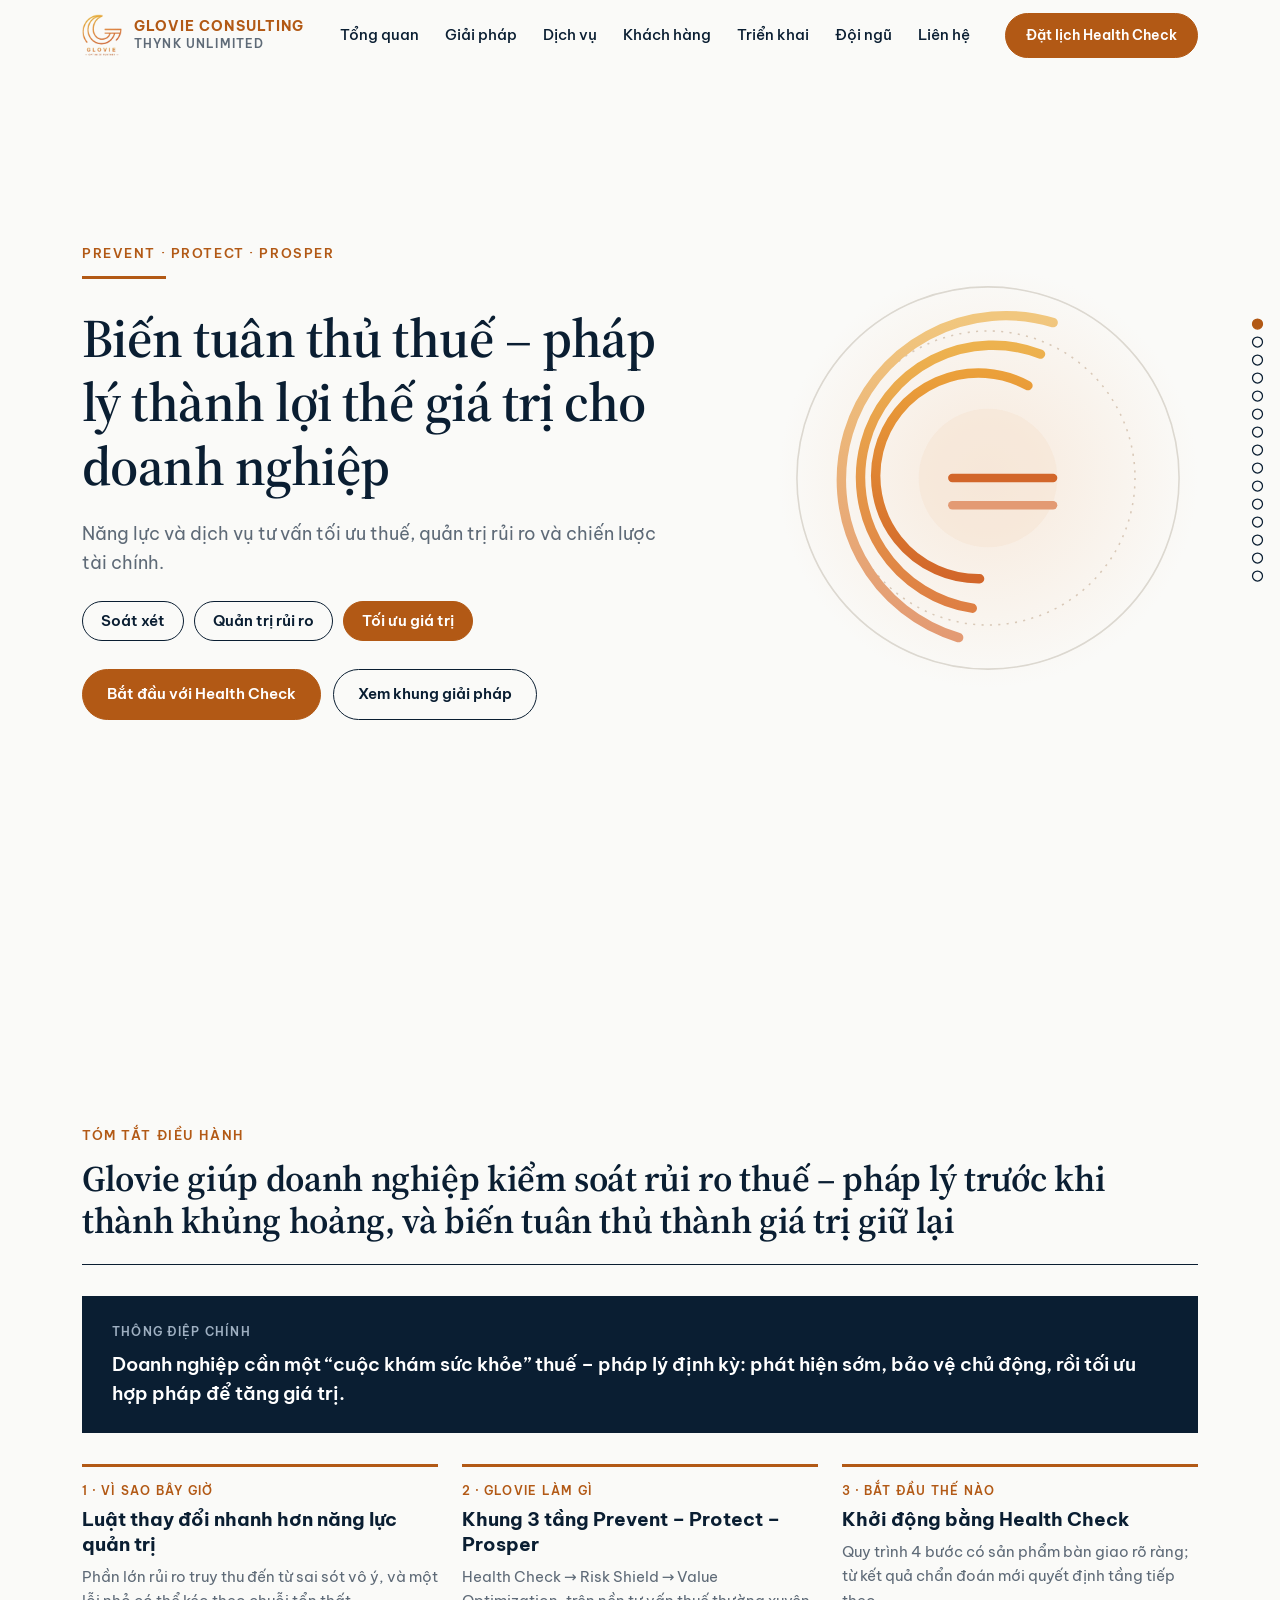
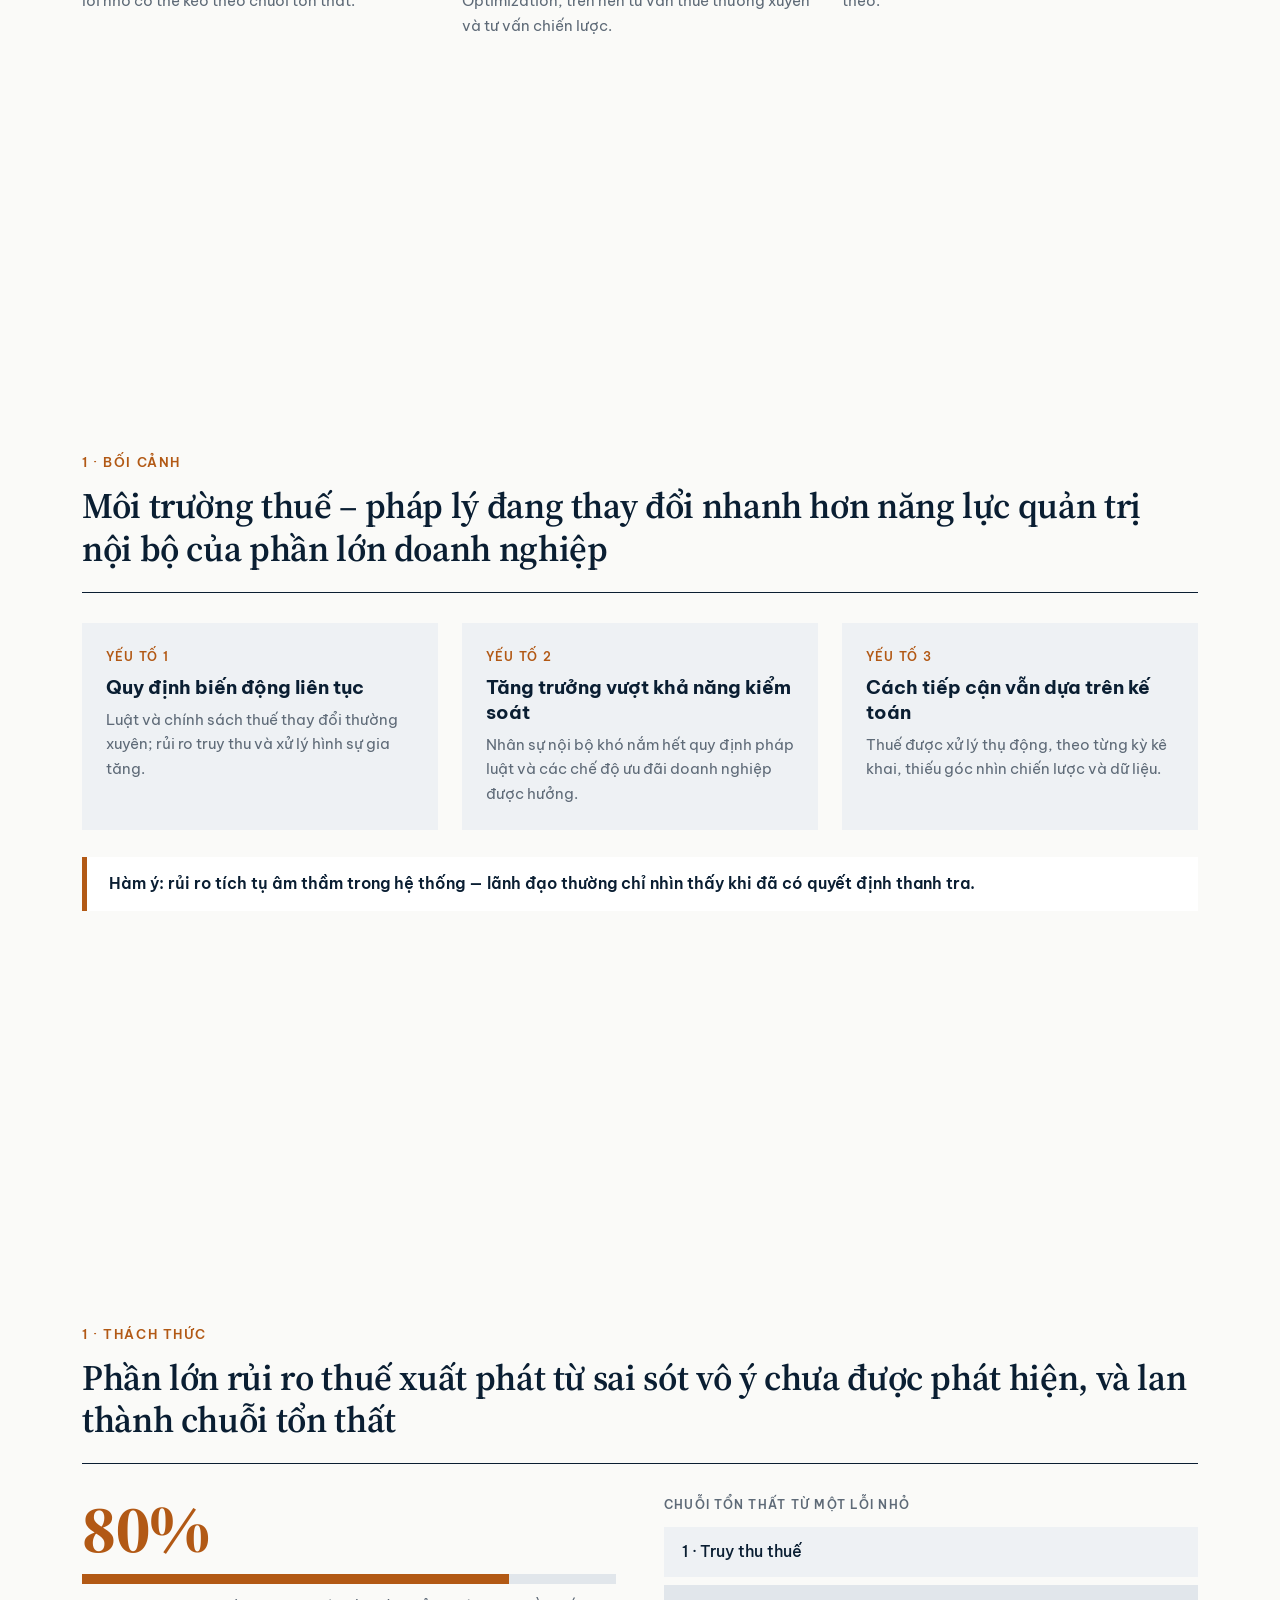
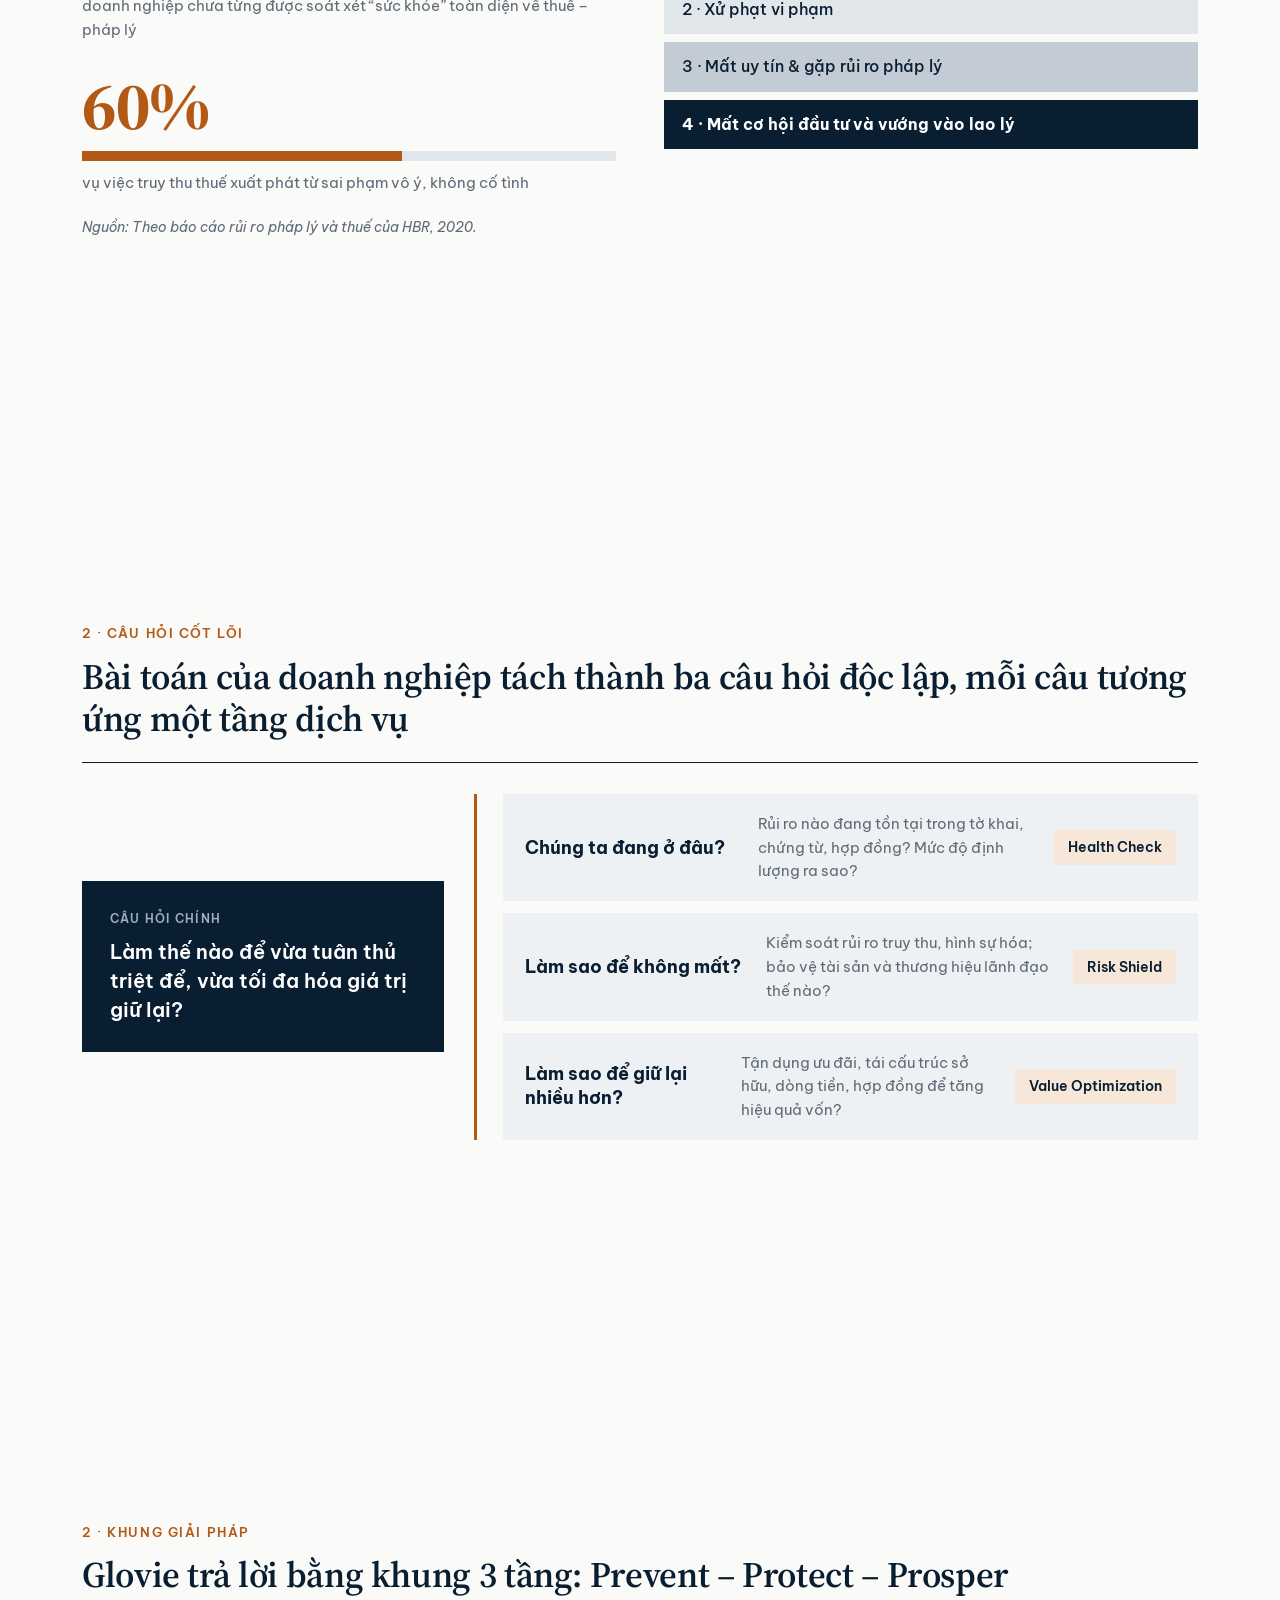
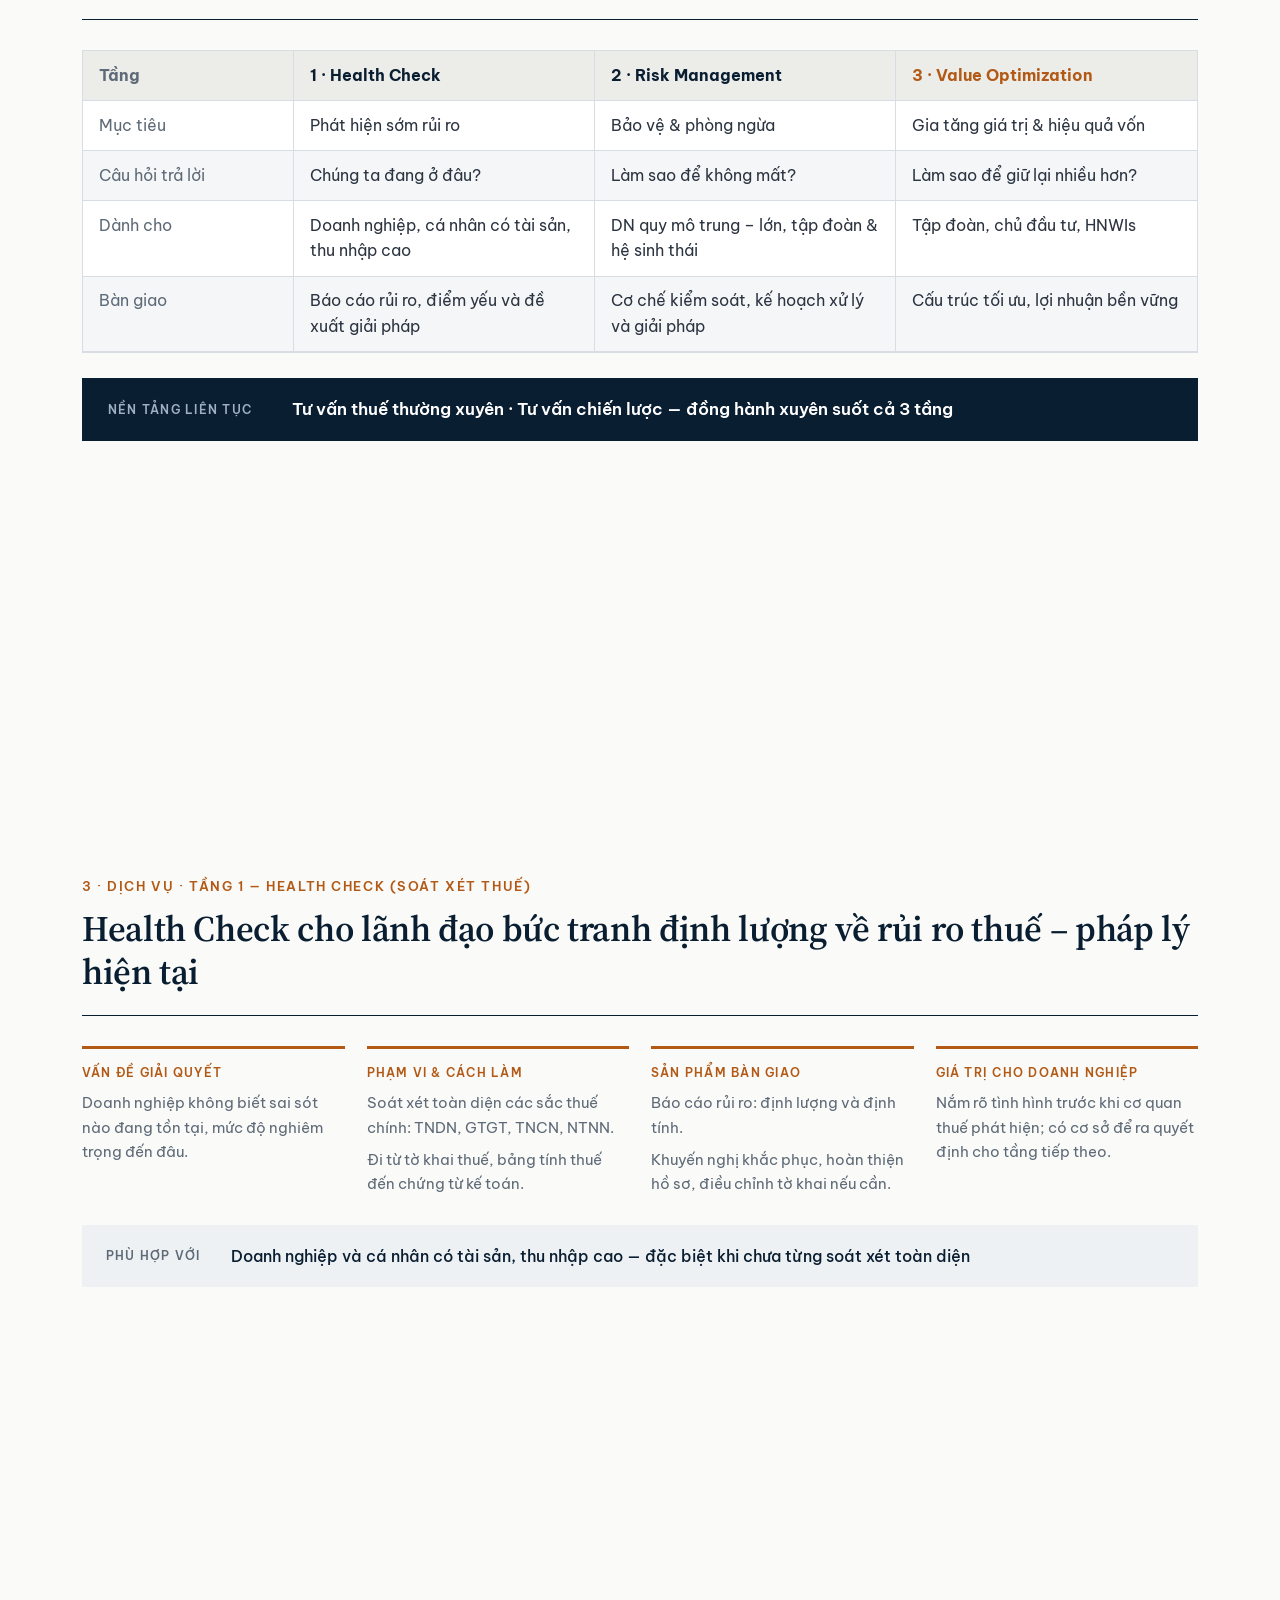
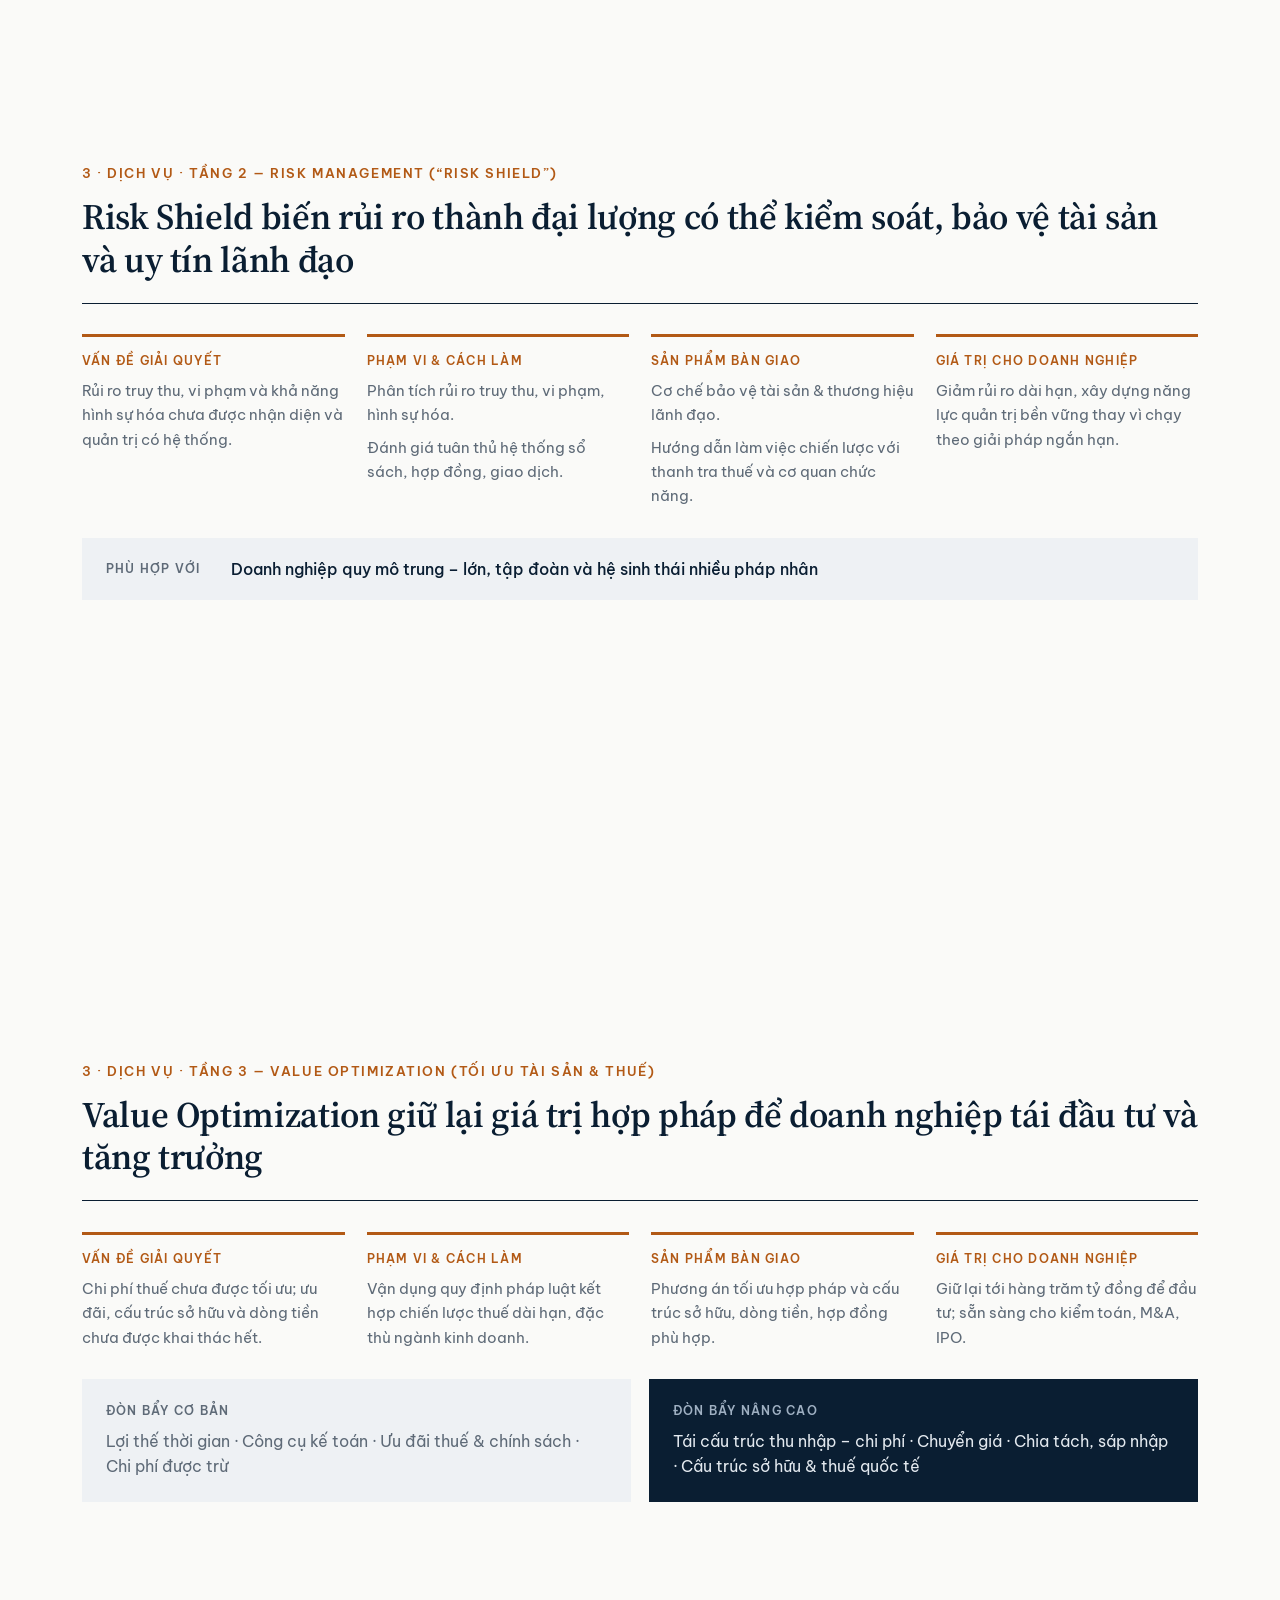
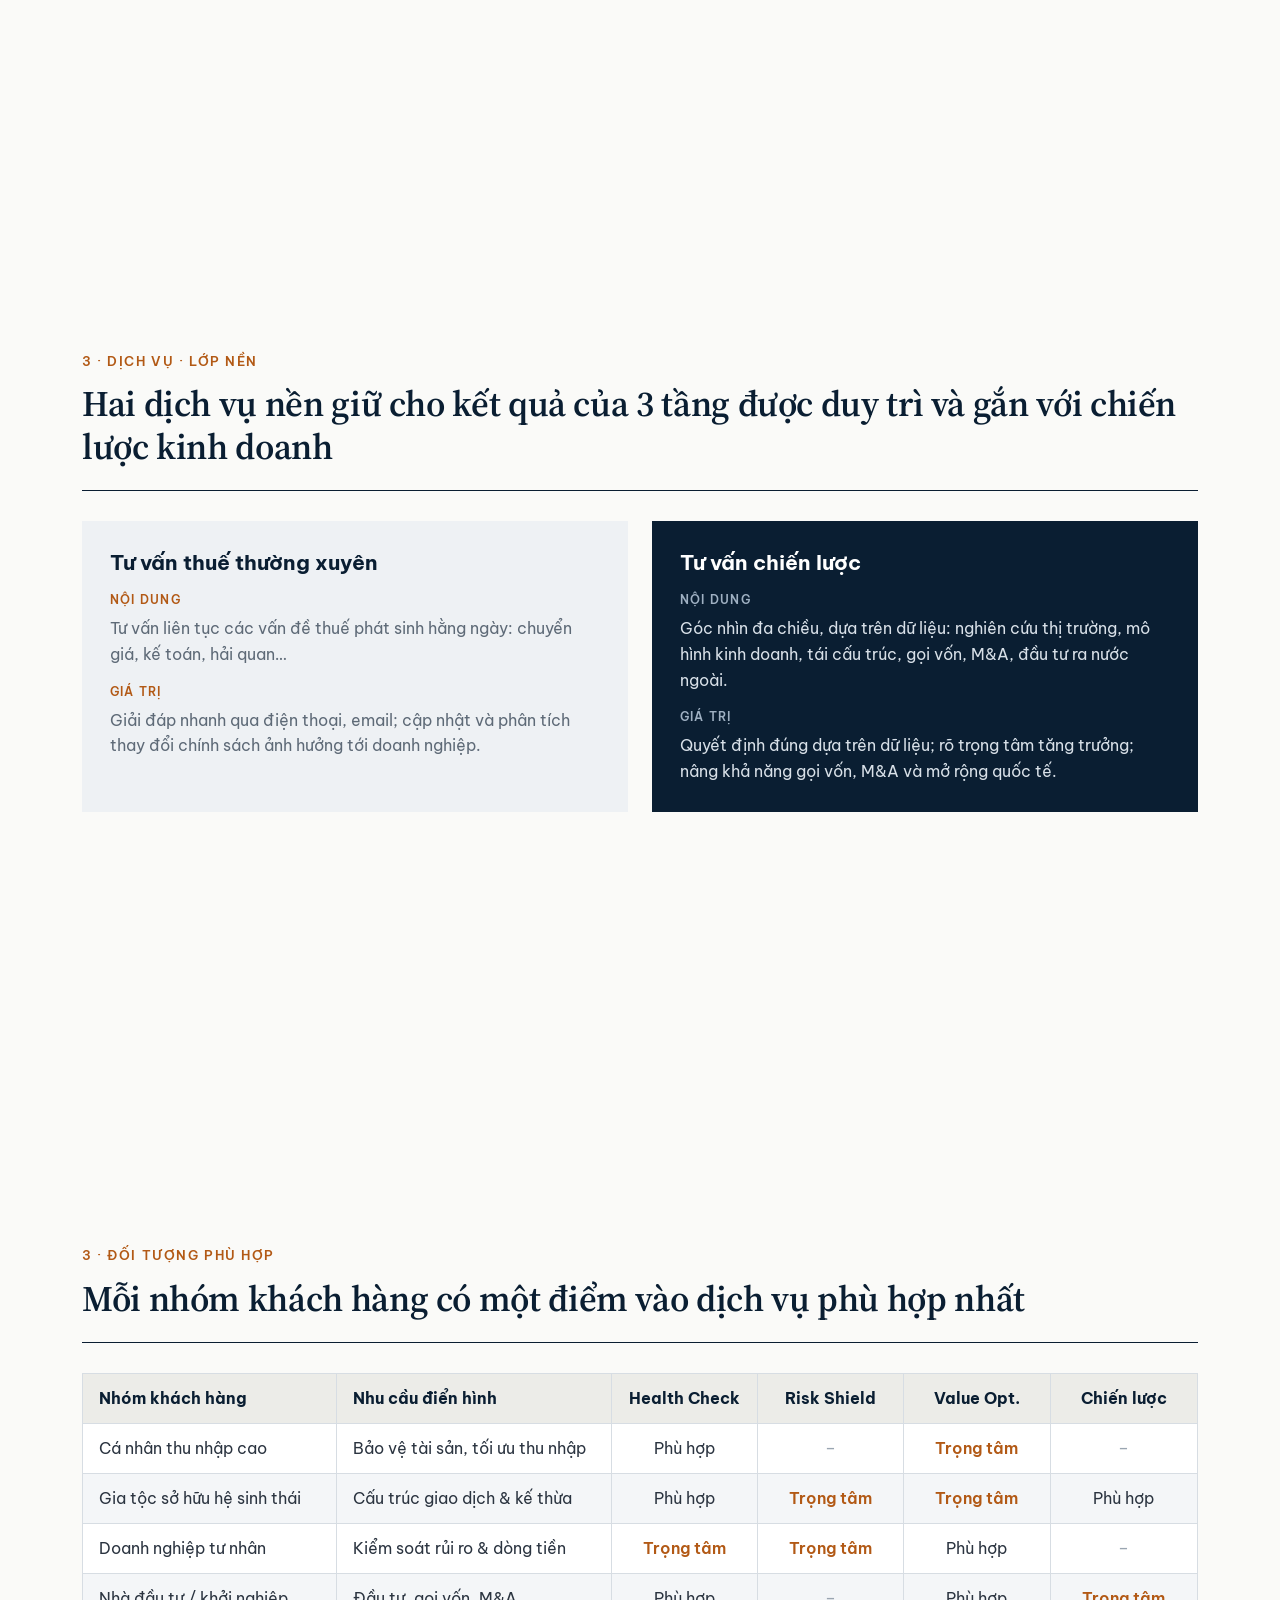
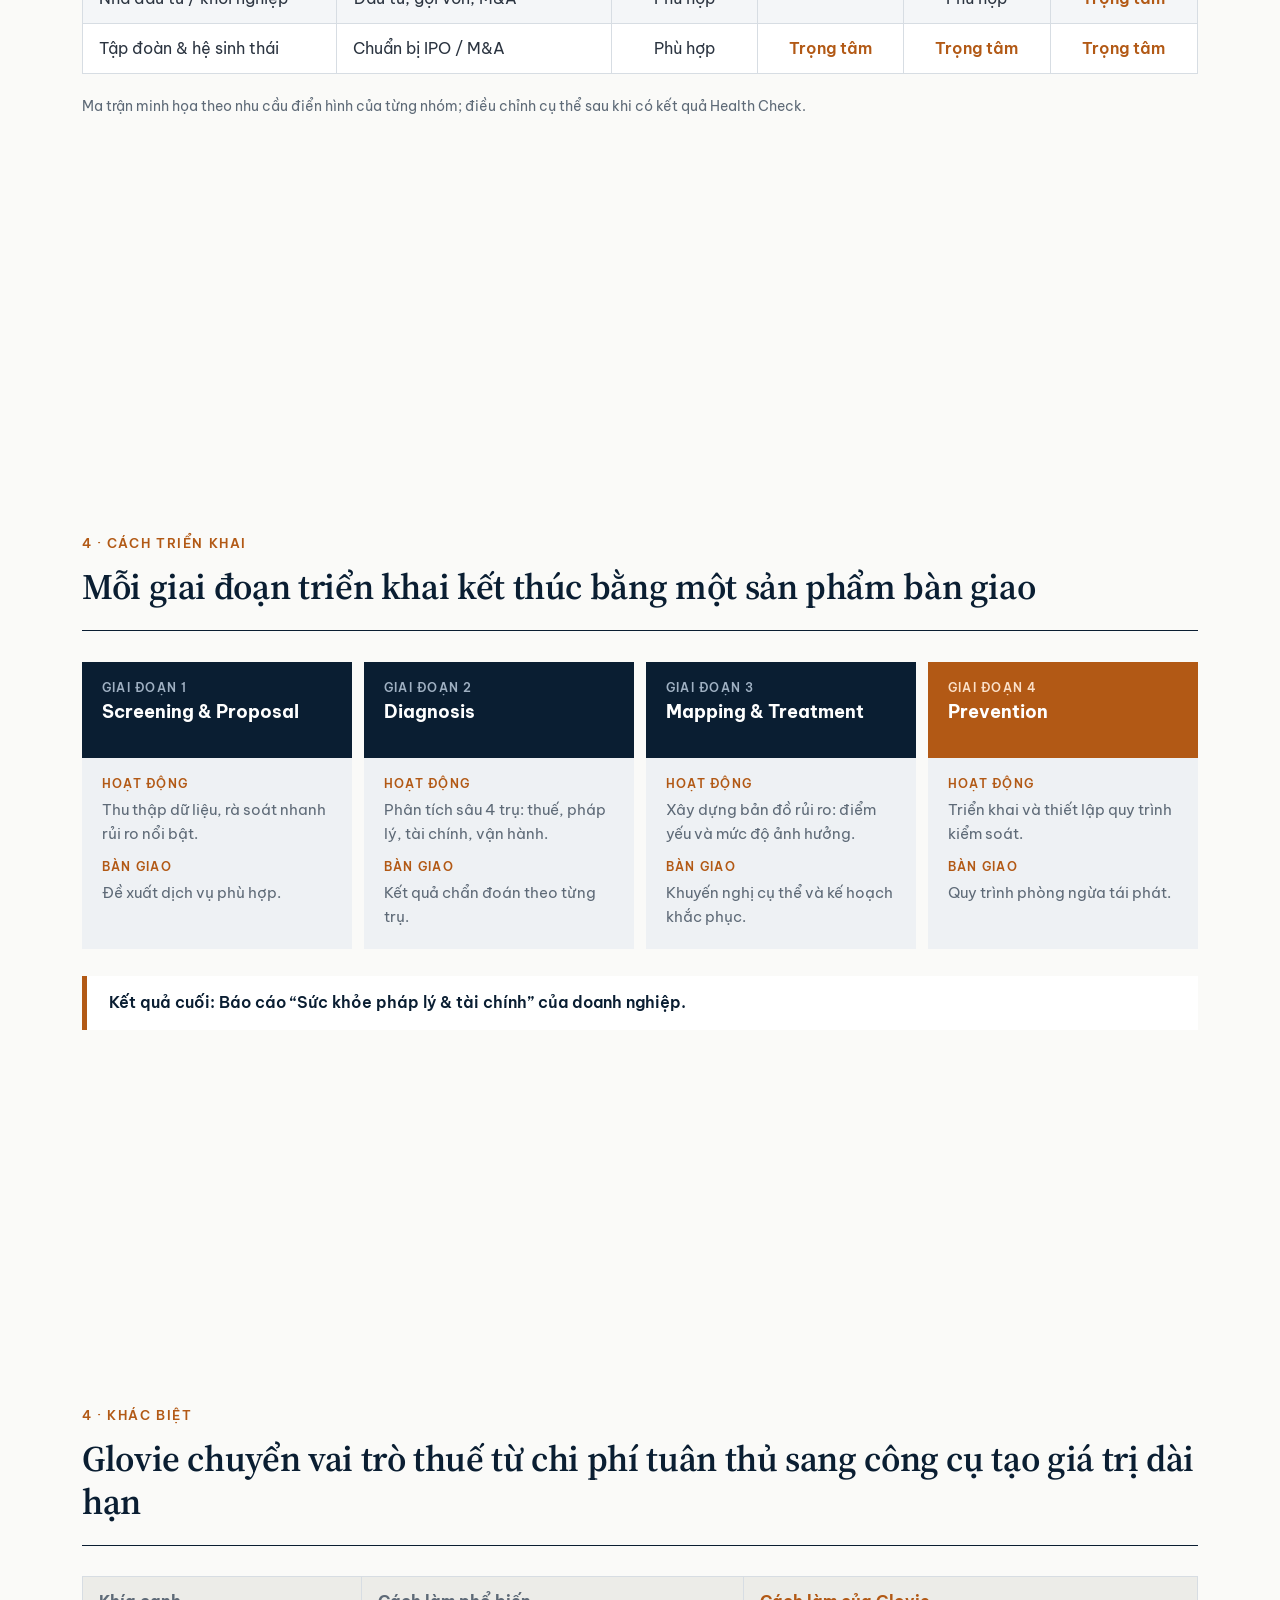
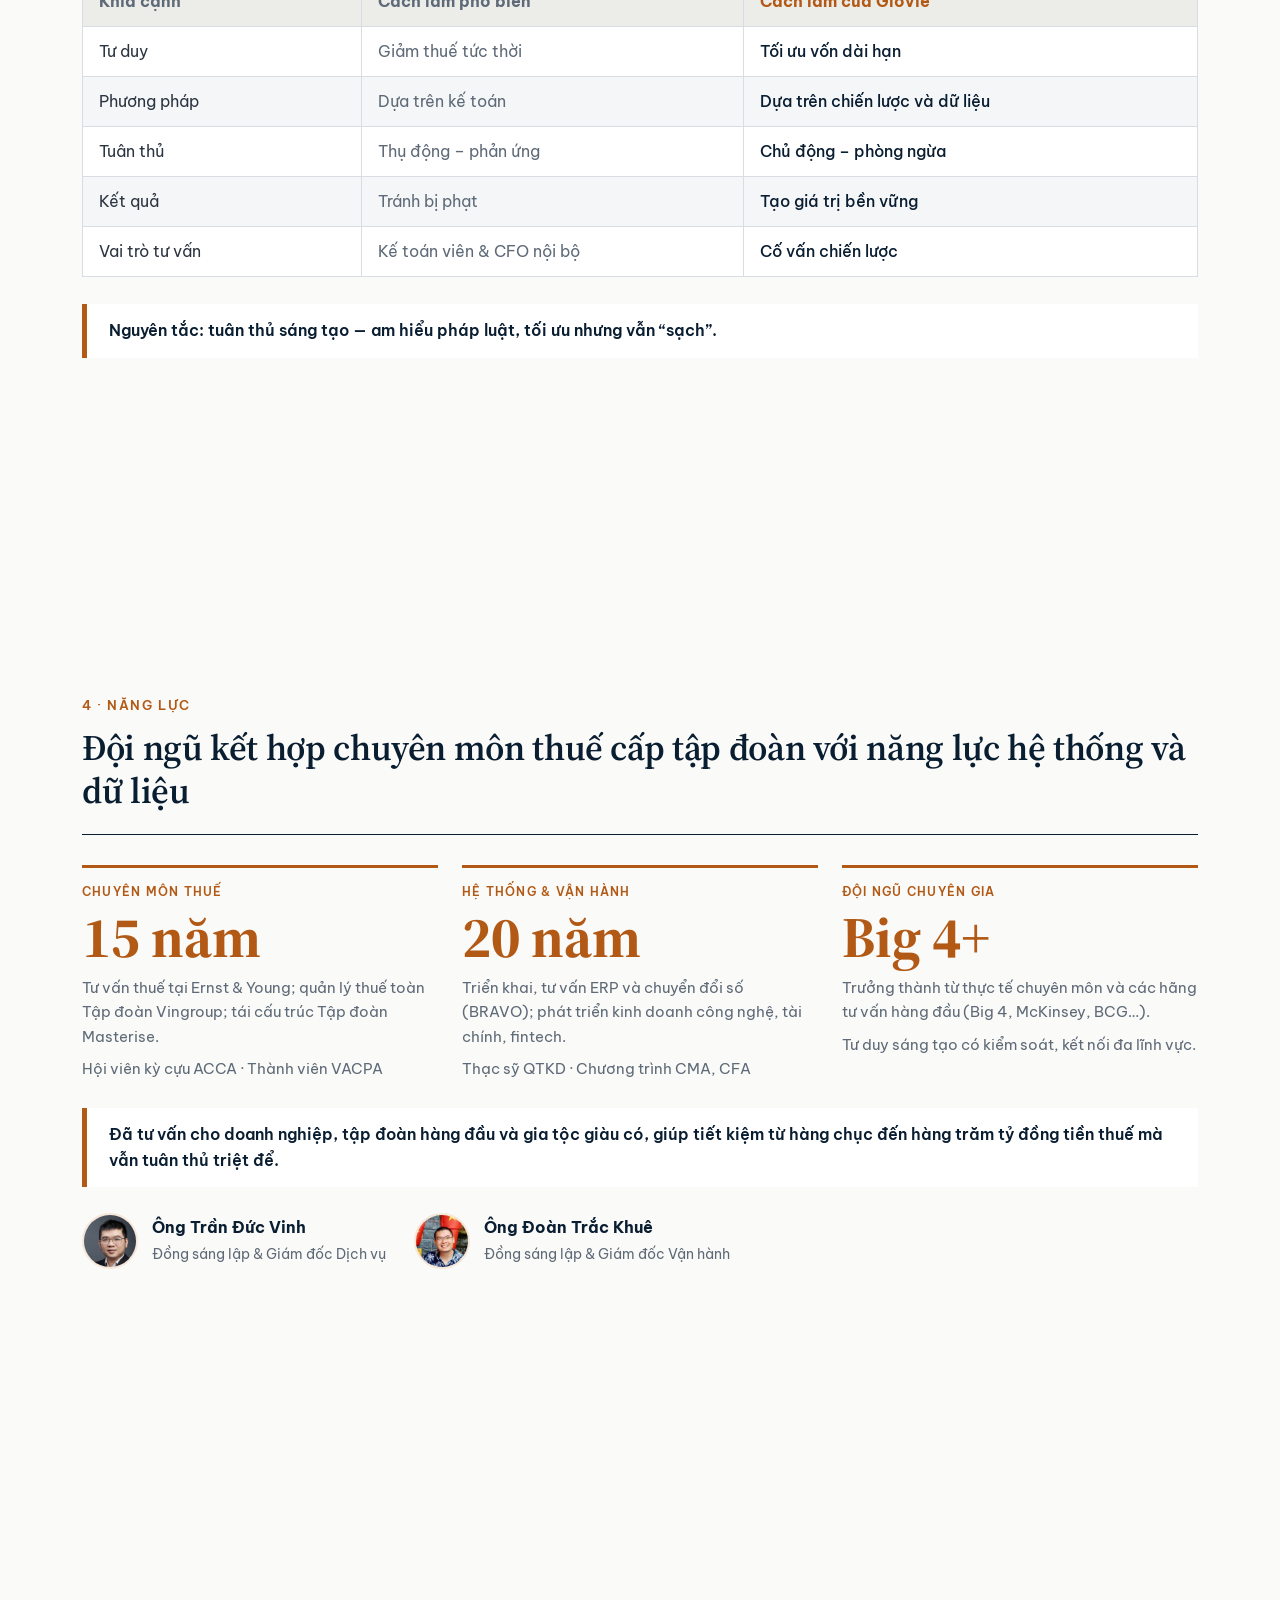
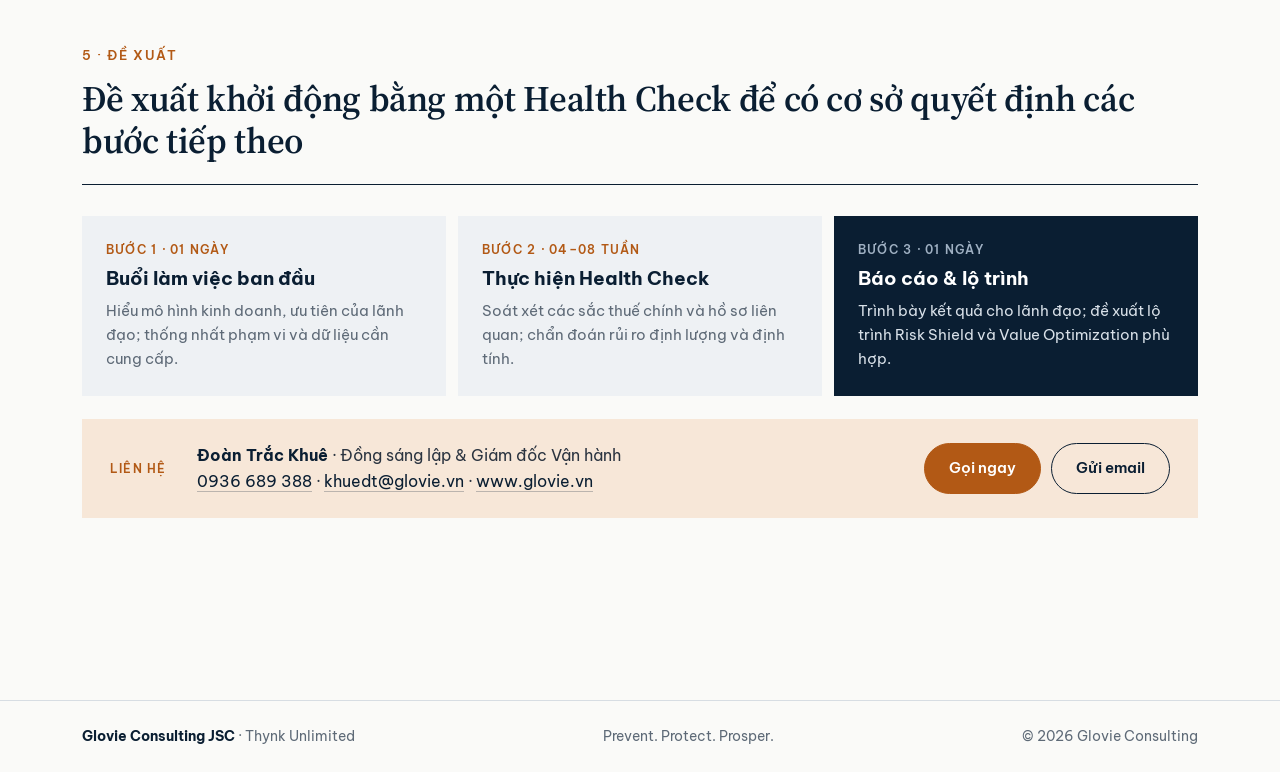
==== commit 5b61c7f0: "Remove duplicated brand block and slogan from hero Co-Authored-By: Claude Opus 5.5 <noreply@anthropi" ====
--- a/index.html
+++ b/index.html
@@ -63,7 +63,7 @@
 .hero .brandline img{width:72px}
 .hero .brandline b{display:block;color:var(--orange);letter-spacing:.1em;font-size:1rem}
 .hero .brandline span{display:block;color:var(--muted);letter-spacing:.1em;font-weight:600;font-size:.92rem}
-.hero .bar{width:84px;height:3px;background:var(--orange);margin:26px 0}
+.hero .bar{width:84px;height:3px;background:var(--orange);margin:6px 0 26px}
 .hero p.lead{font-size:1.12rem;color:var(--muted);margin-top:22px;max-width:580px}
 .chips{display:flex;flex-wrap:wrap;gap:10px;margin-top:24px}
 .chip{border:1.5px solid var(--navy);border-radius:999px;padding:7px 18px;font-weight:600;font-size:.92rem;color:var(--navy);transition:.2s}
@@ -234,7 +234,7 @@
   .head{padding-bottom:2.4vh;margin-bottom:3.4vh}
   .kicker{margin-bottom:1.3vh}
   .note{margin-top:3vh}
-  .hero .bar{margin:3vh 0}
+  .hero .bar{margin:.6vh 0 3vh}
   .hero .brandline img{width:min(72px,9vh)}
   .hero p.lead{margin-top:2.4vh}
   .chips{margin-top:2.6vh}
@@ -287,7 +287,7 @@
   .hero .brandline img{width:52px}
   .hero .brandline b{font-size:.86rem}
   .hero .brandline span{font-size:.8rem}
-  .hero .bar{margin:18px 0;width:64px}
+  .hero .bar{margin:4px 0 18px;width:64px}
   .hero p.lead{font-size:1rem;margin-top:14px}
   .chips{gap:8px;margin-top:18px}
   .chip{padding:6px 14px;font-size:.85rem}
@@ -367,13 +367,12 @@
 <section class="hero" id="top">
   <div class="wrap hero-grid">
     <div>
-      <div class="brandline"><img src="assets/logo.png" alt=""><div><b>GLOVIE CONSULTING JSC</b><span>THYNK UNLIMITED</span></div></div>
+      <div class="kicker">Prevent · Protect · Prosper</div>
       <div class="bar"></div>
       <h1>Biến tuân thủ thuế – pháp lý thành lợi thế giá trị cho doanh nghiệp</h1>
       <p class="lead">Năng lực và dịch vụ tư vấn tối ưu thuế, quản trị rủi ro và chiến lược tài chính.</p>
       <div class="chips"><a class="chip" href="#dich-vu">Soát xét</a><a class="chip" href="#tang-2">Quản trị rủi ro</a><a class="chip on" href="#tang-3">Tối ưu giá trị</a></div>
       <div class="hero-cta"><a class="btn fill" href="#lien-he">Bắt đầu với Health Check</a><a class="btn" href="#giai-phap">Xem khung giải pháp</a></div>
-      <div class="foot">Prevent. Protect. Prosper. · www.glovie.vn</div>
     </div>
     <div class="arcs" aria-hidden="true">
       <svg viewBox="0 0 400 400">
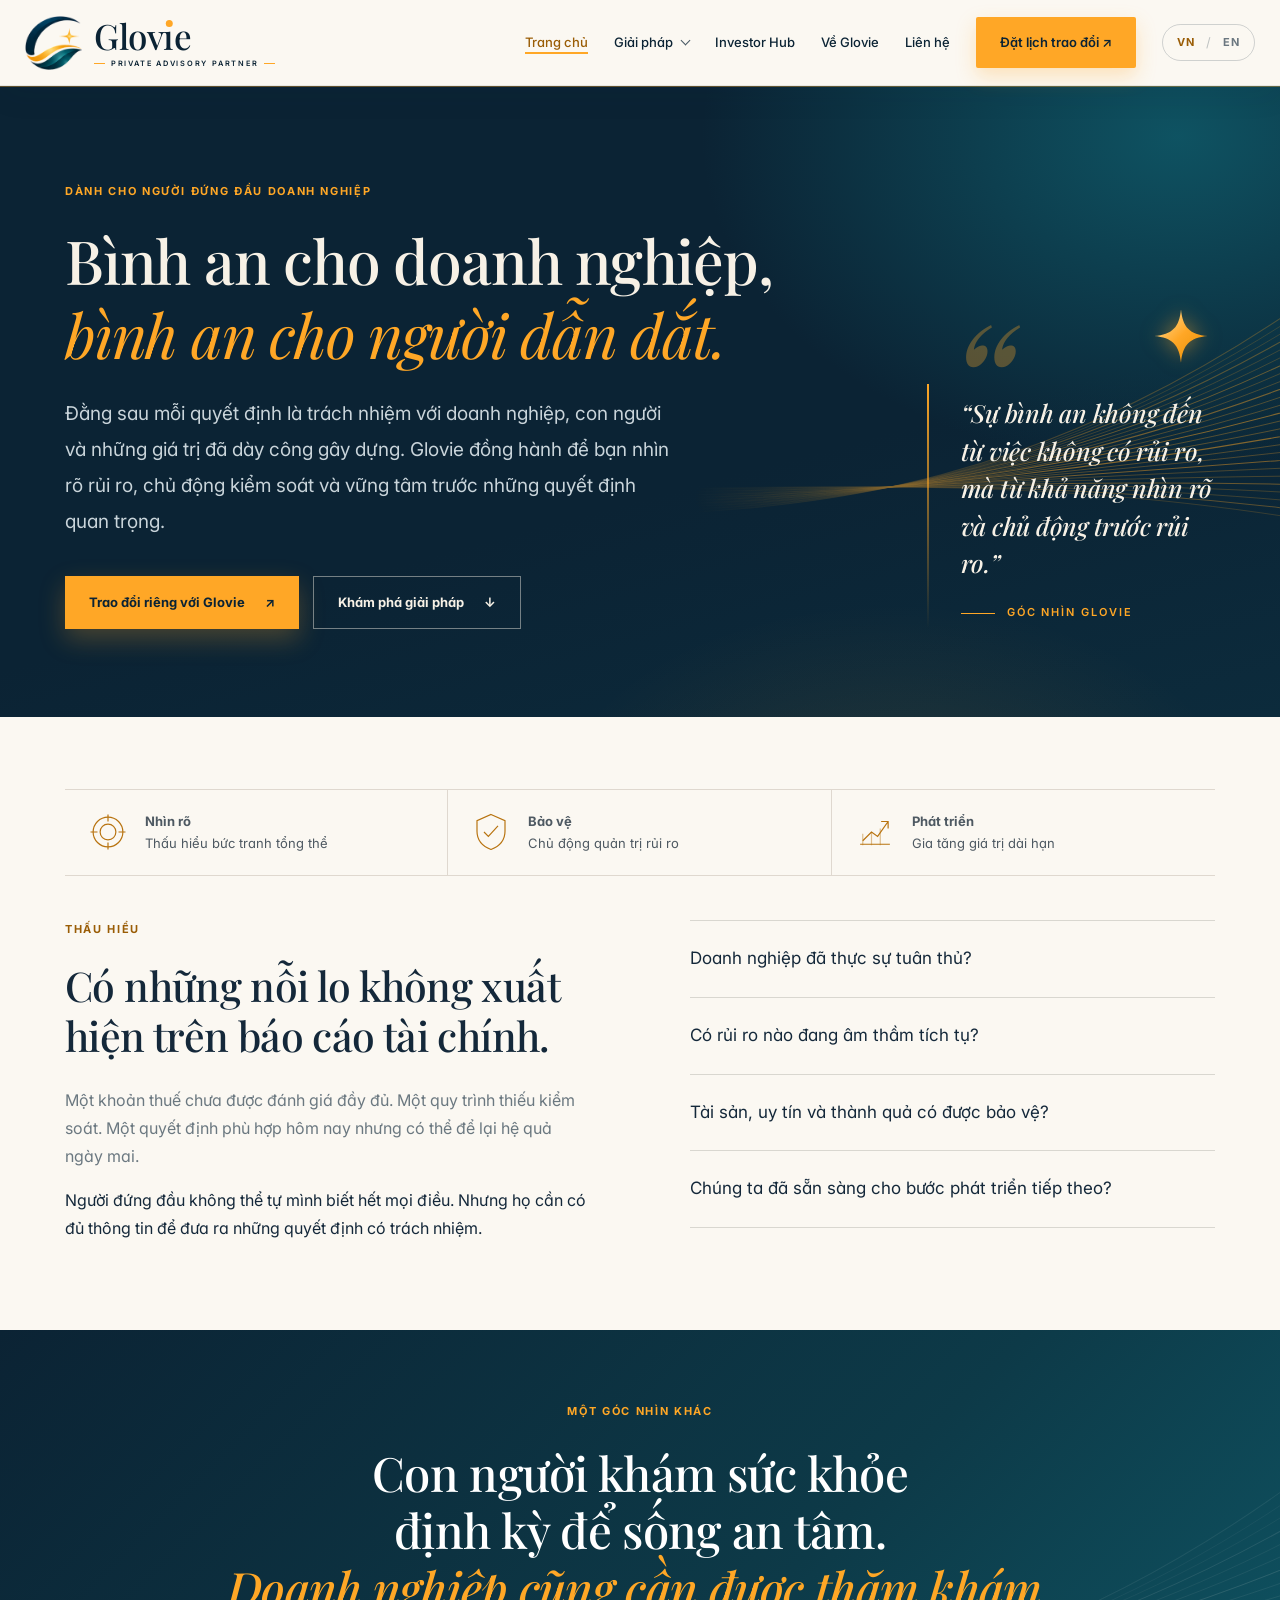
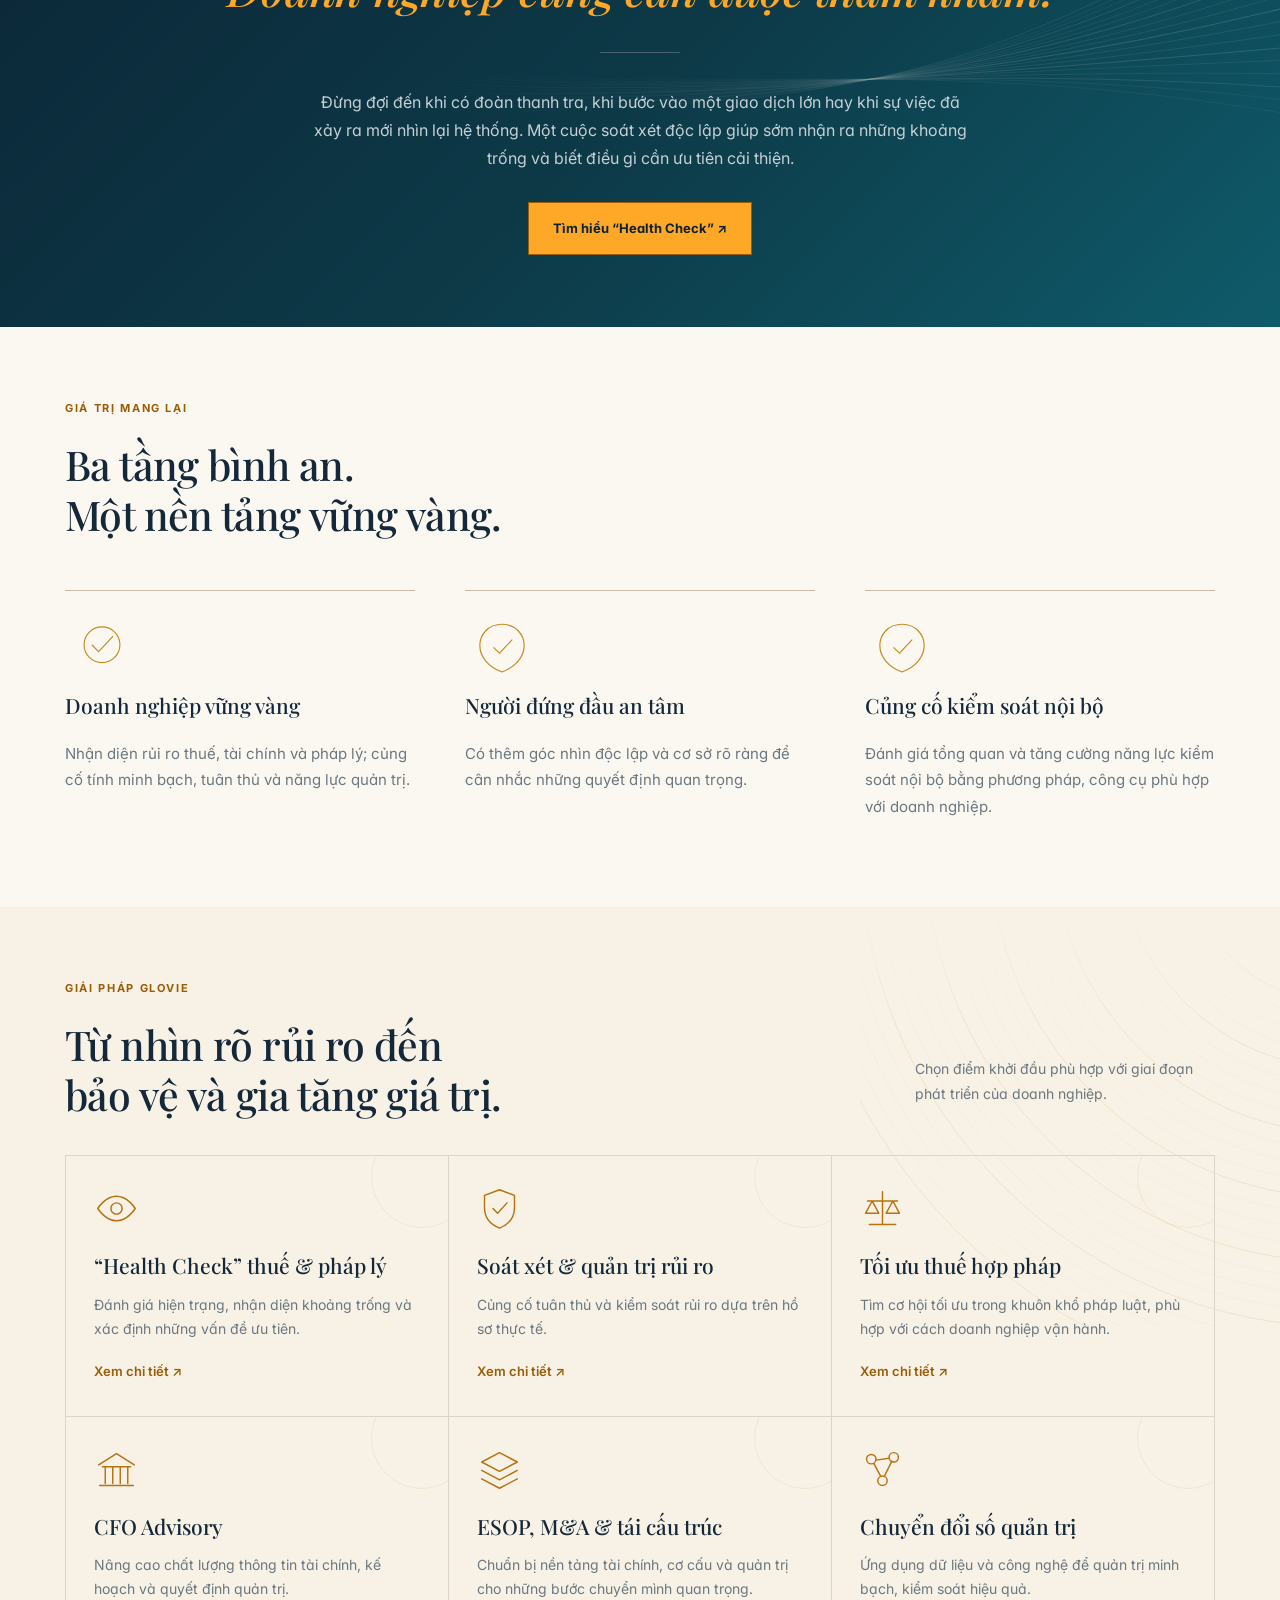
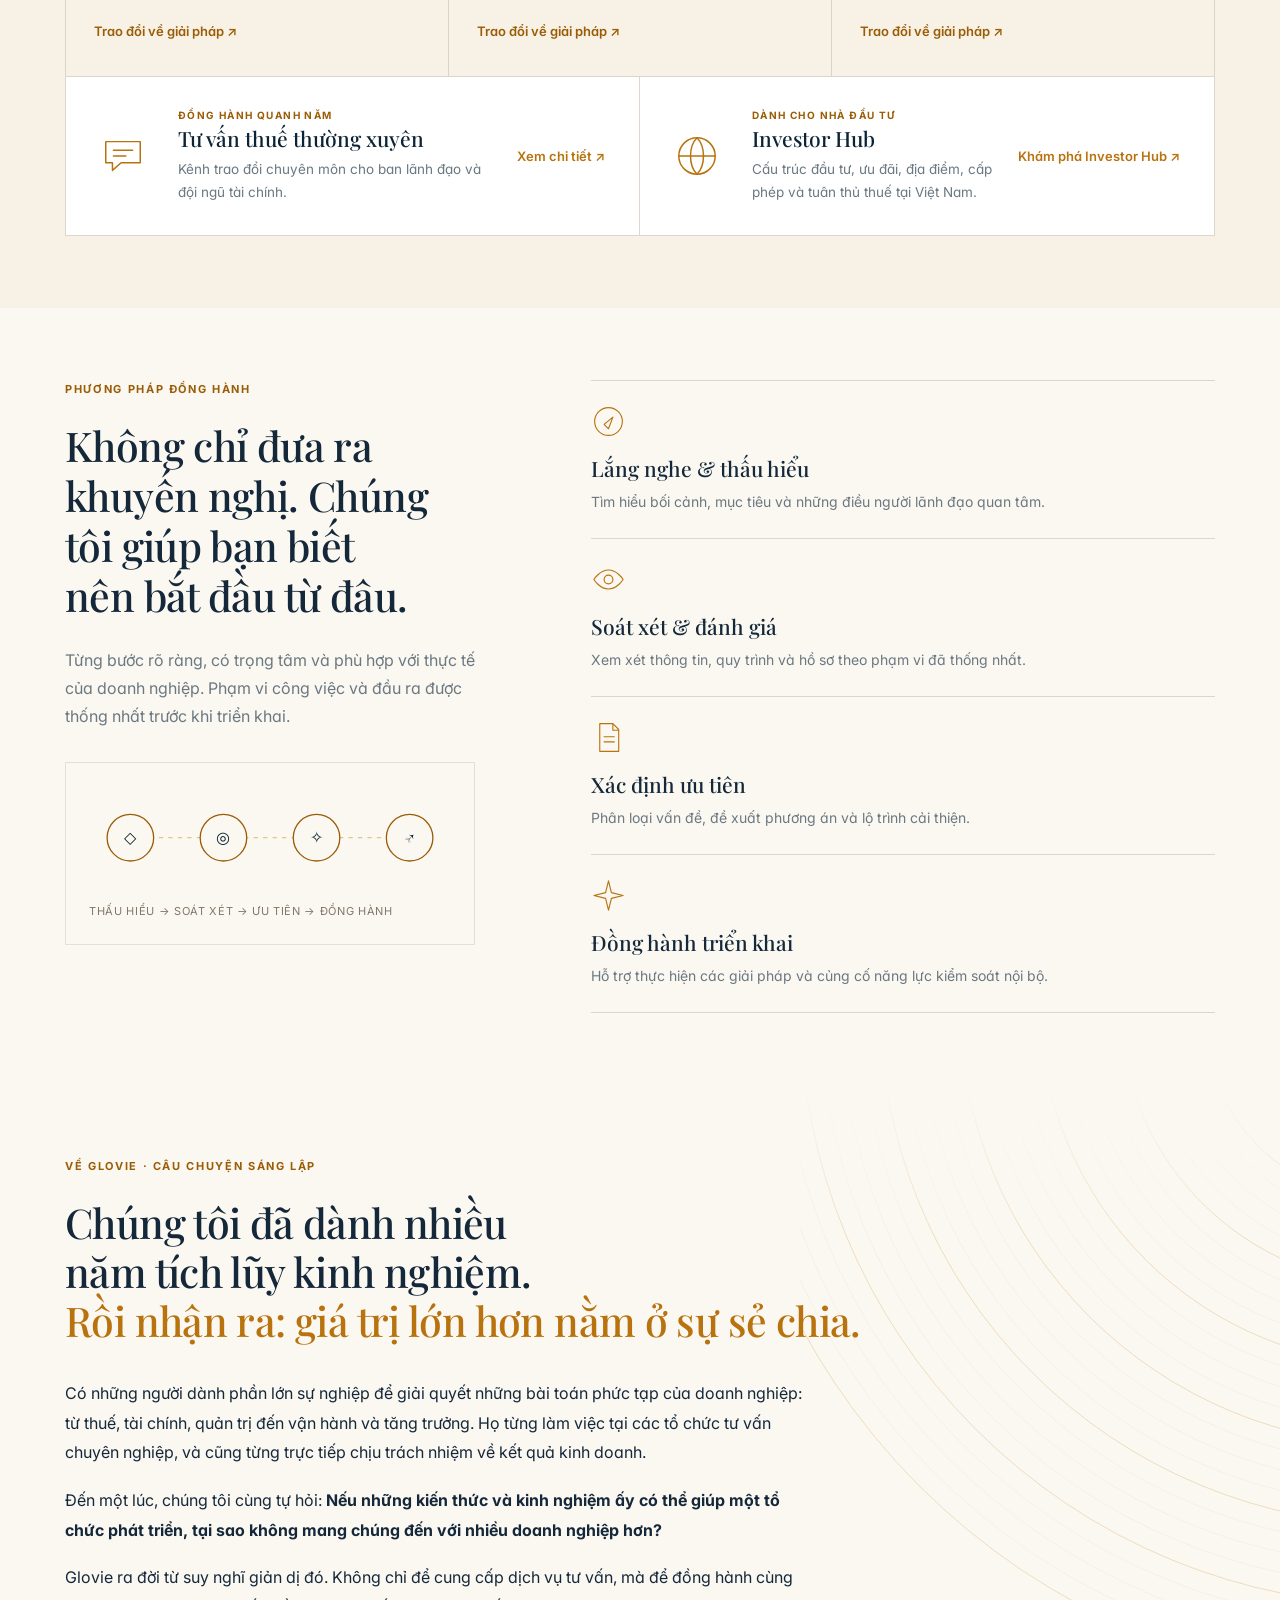
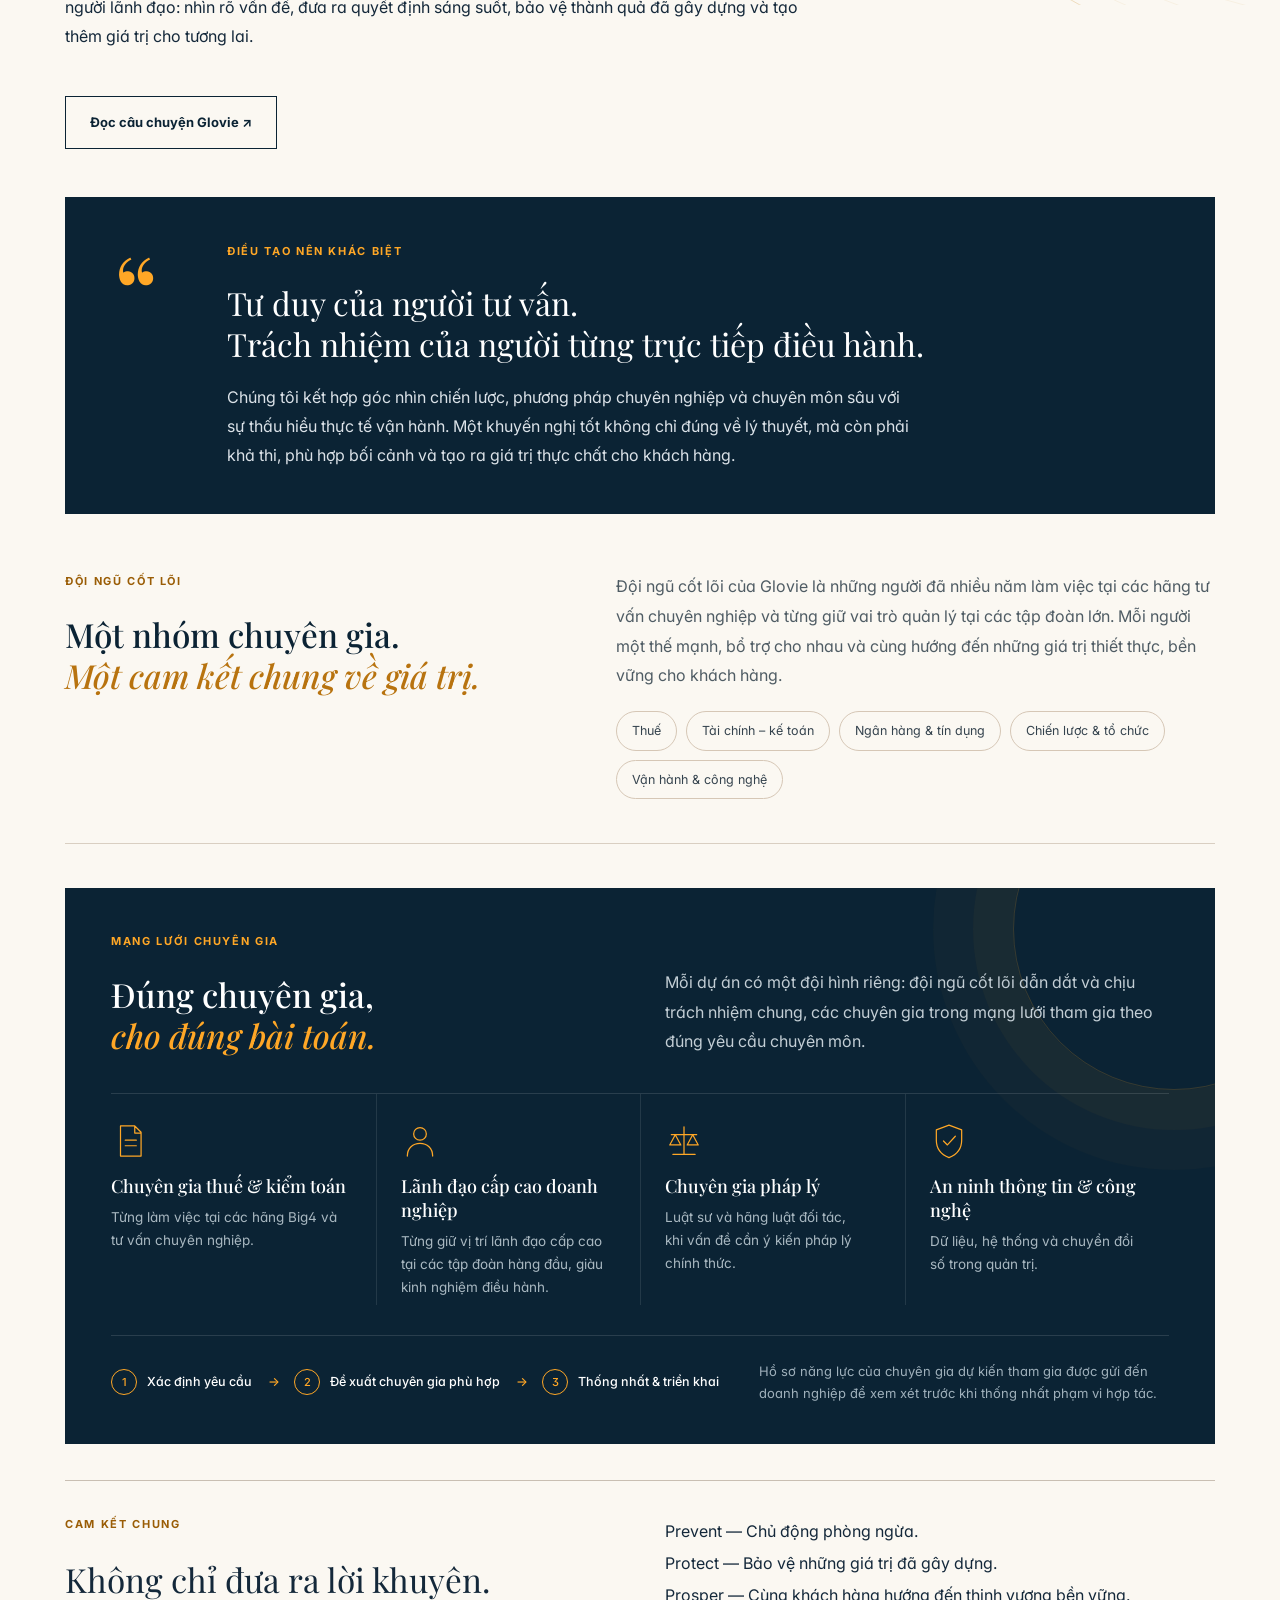
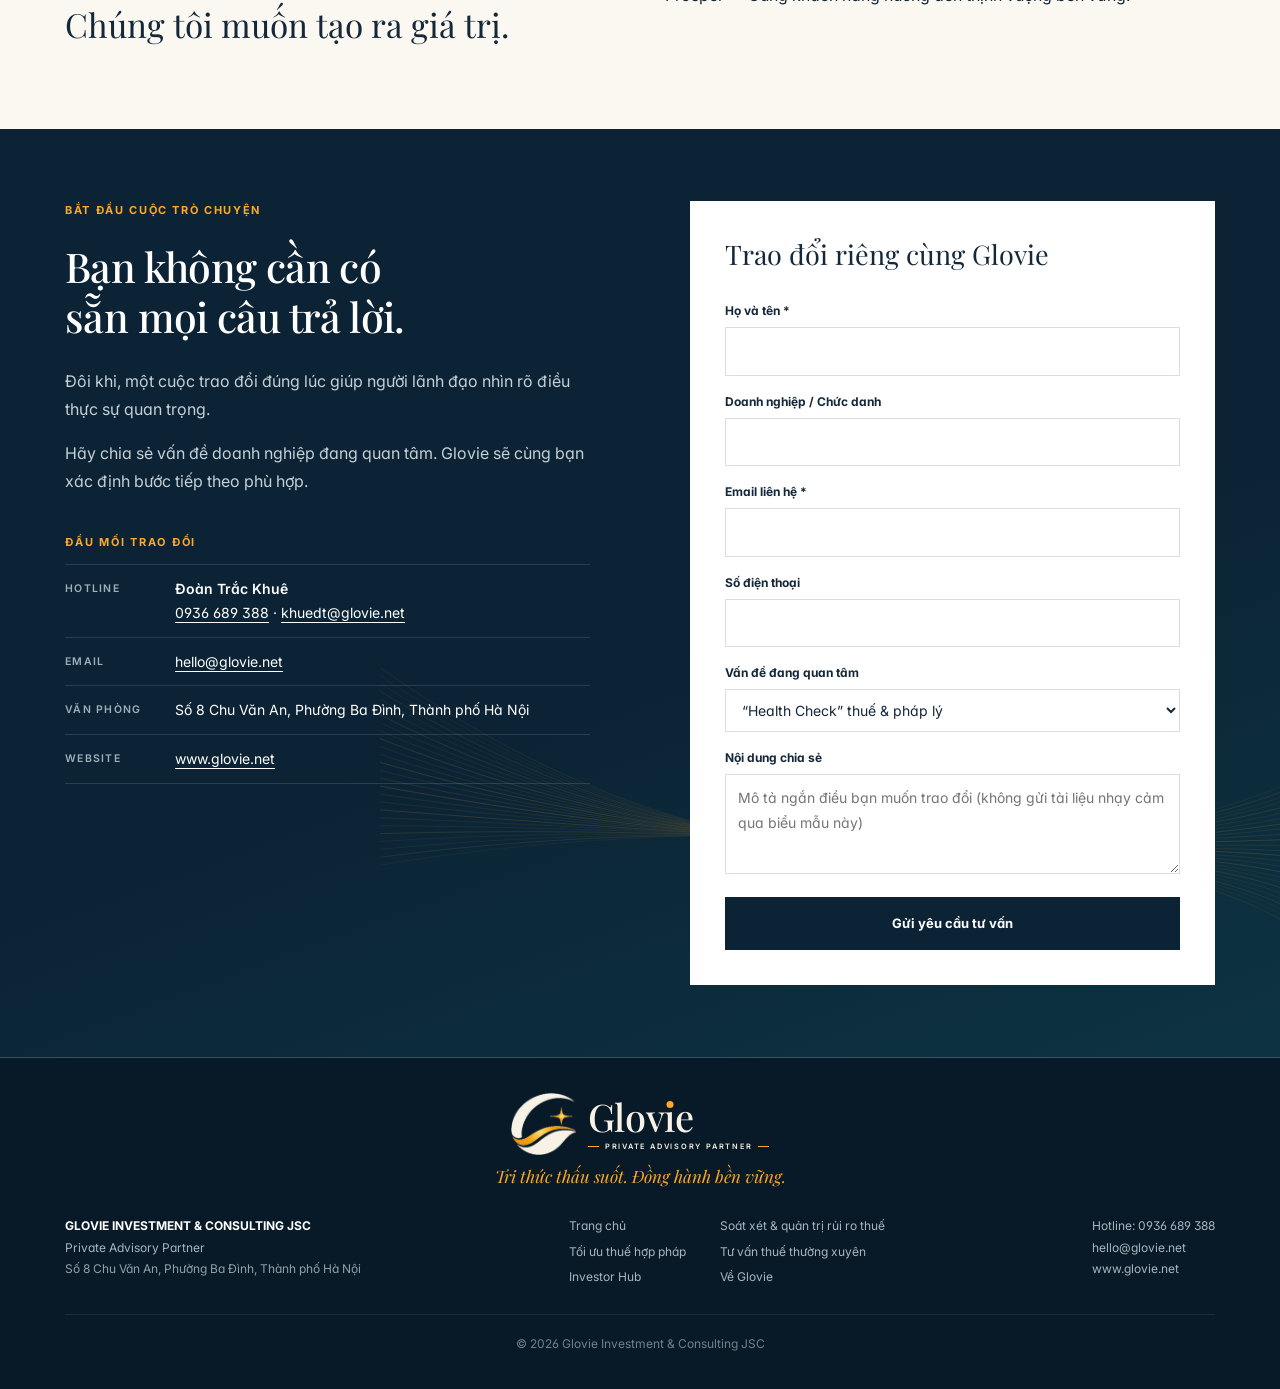
==== commit 46d948b0: "Replace landing page with the client's bilingual Glovie website Deploys the client-supplied static s" ====
--- a/index.html
+++ b/index.html
@@ -1,635 +1,22 @@
-<!doctype html>
-<html lang="vi">
-<head>
-<meta charset="utf-8">
-<meta name="viewport" content="width=device-width, initial-scale=1">
-<title>Glovie Consulting – Biến tuân thủ thuế – pháp lý thành lợi thế giá trị</title>
-<meta name="description" content="Glovie Consulting JSC – Tư vấn tối ưu thuế, quản trị rủi ro và chiến lược tài chính. Khung 3 tầng Prevent – Protect – Prosper.">
-<meta property="og:title" content="Glovie Consulting – Biến tuân thủ thuế – pháp lý thành lợi thế giá trị">
-<meta property="og:description" content="Kiểm soát rủi ro thuế – pháp lý trước khi thành khủng hoảng, và biến tuân thủ thành giá trị giữ lại.">
-<meta property="og:image" content="assets/logo.png">
-<meta name="theme-color" content="#0A1E32">
-<link rel="icon" type="image/png" href="assets/logo.png">
-<link rel="preconnect" href="https://fonts.googleapis.com">
-<link rel="preconnect" href="https://fonts.gstatic.com" crossorigin>
-<link href="https://fonts.googleapis.com/css2?family=Be+Vietnam+Pro:ital,wght@0,400;0,500;0,600;0,700;1,400&family=Source+Serif+4:opsz,wght@8..60,500;8..60,600;8..60,700&display=swap" rel="stylesheet">
-<style>
-:root{
-  --bg:#FAFAF8; --navy:#0A1E32; --orange:#B25915;
-  --tint:#F7E7D8; --card:#EEF1F4; --card-2:#E1E6EB; --card-3:#C3CCD5;
-  --text:#2B3440; --muted:#5E6A77; --line:#D7DDE3; --white:#fff;
-  --hh:72px; --maxw:1180px;
-}
-*{box-sizing:border-box;margin:0;padding:0}
-html{scroll-behavior:smooth;-webkit-text-size-adjust:100%}
-body{font-family:"Be Vietnam Pro",system-ui,sans-serif;background:var(--bg);color:var(--text);font-size:16px;line-height:1.6;overflow-x:hidden}
-img{max-width:100%;display:block}
-a{color:inherit;text-decoration:none}
-h1,h2{font-family:"Source Serif 4",Georgia,serif;color:var(--navy);font-weight:600;letter-spacing:-.01em;line-height:1.18}
-h1{font-size:clamp(2rem,4.2vw,3.4rem)}
-h2{font-size:clamp(1.5rem,2.7vw,2.25rem)}
-h3{font-weight:700;color:var(--navy);line-height:1.3;font-size:1.2rem}
-.wrap{max-width:var(--maxw);margin:0 auto;padding:0 32px;width:100%}
-section{padding:96px 0;position:relative}
-.kicker{font-size:.82rem;font-weight:600;letter-spacing:.12em;text-transform:uppercase;color:var(--orange);margin-bottom:12px}
-.head{border-bottom:1.5px solid var(--navy);padding-bottom:22px;margin-bottom:30px}
-.lbl{font-size:.78rem;font-weight:600;letter-spacing:.1em;text-transform:uppercase;color:var(--orange)}
-.lbl.grey{color:var(--muted)}
-.note{background:var(--white);border-left:5px solid var(--orange);padding:14px 22px;font-weight:600;color:var(--navy);margin-top:26px}
-.src{font-size:.85rem;color:var(--muted);font-style:italic;margin-top:22px}
-.btn{display:inline-flex;align-items:center;justify-content:center;gap:8px;padding:12px 24px;border-radius:999px;font-weight:600;font-size:.95rem;border:1.5px solid var(--navy);color:var(--navy);transition:.2s;white-space:nowrap}
-.btn:hover{background:var(--navy);color:#fff}
-.btn.fill{background:var(--orange);border-color:var(--orange);color:#fff}
-.btn.fill:hover{background:#934810;border-color:#934810}
+<!DOCTYPE html>
 
-/* header */
-header{position:fixed;inset:0 0 auto;z-index:50;height:var(--hh);background:rgba(250,250,248,.94);backdrop-filter:blur(8px);border-bottom:1px solid transparent;transition:border-color .3s}
-header.scrolled{border-color:var(--line)}
-.nav{display:flex;align-items:center;justify-content:space-between;height:100%;gap:20px}
-.brand{display:flex;align-items:center;gap:12px;flex:none}
-.brand img{width:40px;height:auto}
-.brand b{display:block;font-size:.9rem;letter-spacing:.08em;color:var(--orange);line-height:1.2}
-.brand small{display:block;font-size:.72rem;letter-spacing:.1em;color:var(--muted);font-weight:600}
-.menu{display:flex;gap:26px;font-size:.92rem;font-weight:500;color:var(--navy)}
-.menu a{padding:6px 0;border-bottom:2px solid transparent;transition:.2s}
-.menu a:hover{border-color:var(--orange)}
-.nav .btn{padding:10px 20px;font-size:.88rem}
-.burger{display:none;width:42px;height:42px;border:0;background:none;cursor:pointer}
-.burger span{display:block;height:2px;background:var(--navy);margin:6px 9px}
-
-/* hero */
-.hero-grid{display:grid;grid-template-columns:1.25fr .9fr;gap:48px;align-items:center}
-.hero .brandline{display:flex;align-items:center;gap:16px}
-.hero .brandline img{width:72px}
-.hero .brandline b{display:block;color:var(--orange);letter-spacing:.1em;font-size:1rem}
-.hero .brandline span{display:block;color:var(--muted);letter-spacing:.1em;font-weight:600;font-size:.92rem}
-.hero .bar{width:84px;height:3px;background:var(--orange);margin:6px 0 26px}
-.hero p.lead{font-size:1.12rem;color:var(--muted);margin-top:22px;max-width:580px}
-.chips{display:flex;flex-wrap:wrap;gap:10px;margin-top:24px}
-.chip{border:1.5px solid var(--navy);border-radius:999px;padding:7px 18px;font-weight:600;font-size:.92rem;color:var(--navy);transition:.2s}
-.chip:hover{background:var(--card)}
-.chip.on{background:var(--orange);border-color:var(--orange);color:#fff}
-.hero-cta{display:flex;gap:12px;margin-top:30px;flex-wrap:wrap}
-.hero .foot{margin-top:34px;color:var(--muted);font-size:.9rem}
-.arcs{width:100%;max-width:420px;margin-left:auto;aspect-ratio:1}
-.arcs svg{width:100%;height:100%}
-
-/* summary */
-.keymsg{background:var(--navy);color:#fff;padding:26px 30px}
-.keymsg .lbl{color:#9FB0C2}
-.keymsg p{font-size:1.2rem;font-weight:600;margin-top:8px;line-height:1.5}
-.cols3{display:grid;grid-template-columns:repeat(3,1fr);gap:24px;margin-top:30px}
-.topline{border-top:3px solid var(--orange);padding-top:14px}
-.topline h3{margin:6px 0 8px;font-size:1.2rem}
-.topline p{color:var(--muted);font-size:.95rem}
-
-/* context */
-.factor{background:var(--card);padding:24px}
-.factor h3{margin:8px 0 8px}
-.factor p{color:var(--muted);font-size:.95rem}
-
-/* challenge */
-.ch-grid{display:grid;grid-template-columns:1fr 1fr;gap:48px;align-items:start}
-.big{font-family:"Source Serif 4",serif;font-weight:700;color:var(--orange);font-size:clamp(3rem,5.2vw,4.2rem);line-height:1}
-.meter{height:10px;background:var(--card-2);margin:12px 0 10px;position:relative;overflow:hidden}
-.meter i{position:absolute;inset:0 auto 0 0;background:var(--orange);width:0;transition:width 1.4s cubic-bezier(.2,.7,.2,1)}
-.in .meter i{width:var(--w)}
-.stat+.stat{margin-top:28px}
-.stat p{color:var(--muted);font-size:.95rem}
-.chain{display:grid;gap:8px;margin-top:12px}
-.chain div{padding:12px 18px;font-weight:500;color:var(--navy)}
-.chain div:nth-child(1){background:var(--card)}
-.chain div:nth-child(2){background:var(--card-2)}
-.chain div:nth-child(3){background:var(--card-3)}
-.chain div:nth-child(4){background:var(--navy);color:#fff;font-weight:700}
-
-/* core question */
-.q-grid{display:grid;grid-template-columns:.75fr 1.5fr;gap:30px;align-items:center}
-.q-main{background:var(--navy);color:#fff;padding:28px}
-.q-main .lbl{color:#9FB0C2}
-.q-main p{font-size:1.25rem;font-weight:600;margin-top:8px;line-height:1.45}
-.q-list{border-left:3px solid var(--orange);padding-left:26px;display:grid;gap:12px}
-.q-row{background:var(--card);display:grid;grid-template-columns:1fr 1.3fr auto;gap:20px;align-items:center;padding:18px 22px}
-.q-row h3{font-size:1.15rem}
-.q-row p{color:var(--muted);font-size:.93rem}
-.tag{background:var(--tint);color:var(--navy);font-weight:600;font-size:.88rem;padding:6px 14px;white-space:nowrap}
-
-/* tables */
-.tbl{border:1px solid var(--line);background:var(--white)}
-.tr{display:grid;border-bottom:1px solid var(--line)}
-.tr:last-child{border-bottom:0}
-.tr>div{padding:12px 16px;border-right:1px solid var(--line)}
-.tr>div:last-child{border-right:0}
-.tr.th{background:#ECECE8;font-weight:700;color:var(--navy)}
-.tr:nth-child(odd):not(.th){background:#F4F6F8}
-.fw .tr{grid-template-columns:.7fr 1fr 1fr 1fr}
-.fw .tr>div:first-child{color:var(--muted)}
-.fw .th>div:last-child{color:var(--orange)}
-.tier-cards{display:none;gap:12px}
-.tcard{background:var(--white);border:1px solid var(--line);border-top:3px solid var(--navy);padding:16px 18px}
-.tcard.last{border-top-color:var(--orange)}
-.tcard.last h3{color:var(--orange)}
-.tcard h3{margin-bottom:8px}
-.tcard dl{display:grid;grid-template-columns:auto 1fr;gap:6px 14px;font-size:.9rem}
-.tcard dt{color:var(--muted)}
-.tcard dd{color:var(--navy)}
-.band{background:var(--navy);color:#fff;display:flex;gap:40px;align-items:center;padding:18px 26px;margin-top:24px}
-.band .lbl{color:#9FB0C2;flex:none}
-.band b{font-weight:600;font-size:1.05rem}
-
-/* tiers */
-.cols4{display:grid;grid-template-columns:repeat(4,1fr);gap:22px}
-.cols4 .topline p{margin-top:8px}
-.fit{background:var(--card);display:flex;gap:30px;align-items:center;padding:18px 24px;margin-top:28px}
-.fit b{font-weight:500;color:var(--navy);font-size:1.02rem}
-.levers{display:grid;grid-template-columns:1fr 1fr;gap:18px;margin-top:28px}
-.lever{background:var(--card);padding:22px 24px}
-.lever.dark{background:var(--navy)}
-.lever.dark .lbl{color:#9FB0C2}
-.lever p{margin-top:8px;color:var(--muted)}
-.lever.dark p{color:#E3E9EF}
-
-/* foundation */
-.found{display:grid;grid-template-columns:1fr 1fr;gap:24px}
-.fcard{background:var(--card);padding:28px}
-.fcard h3{font-size:1.3rem;margin-bottom:6px}
-.fcard .lbl{display:block;margin:14px 0 6px}
-.fcard p{color:var(--muted)}
-.fcard.dark{background:var(--navy)}
-.fcard.dark h3{color:#fff}
-.fcard.dark .lbl{color:#9FB0C2}
-.fcard.dark p{color:#D8E0E8}
-
-/* matrix */
-.mx .tr{grid-template-columns:1.25fr 1.35fr repeat(4,.72fr)}
-.mx .tr>div:nth-child(n+3){text-align:center}
-.mx .hot{color:var(--orange);font-weight:600}
-.mx .no{color:#9AA5B1}
-
-/* process */
-.steps{display:grid;grid-template-columns:repeat(4,1fr);gap:12px}
-.step{background:var(--card);display:flex;flex-direction:column}
-.step .sh{background:var(--navy);color:#fff;padding:16px 20px;min-height:96px}
-.step:last-child .sh{background:var(--orange)}
-.step .sh small{display:block;color:#9FB0C2;font-weight:600;letter-spacing:.1em;font-size:.78rem}
-.step:last-child .sh small{color:#FBE0C8}
-.step .sh b{font-size:1.15rem;line-height:1.3;display:block;margin-top:2px}
-.step .sb{padding:16px 20px 8px}
-.step .sb .lbl{display:block;margin-bottom:4px}
-.step .sb p{color:var(--muted);font-size:.93rem;margin-bottom:12px}
-
-/* diff */
-.df .tr{grid-template-columns:.8fr 1.1fr 1.3fr}
-.df .tr>div:nth-child(2){color:var(--muted)}
-.df .th>div{color:var(--muted)}
-.df .th>div:last-child{color:var(--orange)}
-.df .tr:not(.th)>div:last-child{color:var(--navy);font-weight:500}
-
-/* team */
-.cap .big{font-size:clamp(2.6rem,4.4vw,3.6rem);margin:6px 0 10px}
-.cap p{color:var(--muted);font-size:.95rem}
-.cap p+p{margin-top:8px}
-.leaders{display:flex;flex-wrap:wrap;gap:28px;margin-top:24px}
-.leader{display:flex;align-items:center;gap:14px}
-.leader img{width:56px;height:56px;border-radius:50%;object-fit:cover;object-position:top;border:2px solid var(--tint)}
-.leader b{display:block;color:var(--navy)}
-.leader span{font-size:.88rem;color:var(--muted)}
-
-/* proposal */
-.prop{display:grid;grid-template-columns:repeat(3,1fr);gap:12px}
-.pcard{background:var(--card);padding:24px}
-.pcard.dark{background:var(--navy)}
-.pcard h3{margin:6px 0 8px;font-size:1.2rem}
-.pcard p{color:var(--muted);font-size:.95rem}
-.pcard.dark .lbl{color:#9FB0C2}
-.pcard.dark h3{color:#fff}
-.pcard.dark p{color:#D8E0E8}
-.contact{background:var(--tint);display:grid;grid-template-columns:auto 1fr auto;gap:30px;align-items:center;padding:24px 28px;margin-top:22px}
-.contact .who b{color:var(--navy)}
-.contact .who a{color:var(--navy);border-bottom:1px solid rgba(10,30,50,.25)}
-.contact .who a:hover{color:var(--orange);border-color:var(--orange)}
-.contact .acts{display:flex;gap:10px;flex-wrap:wrap}
-
-footer{border-top:1px solid var(--line);padding:24px 0;font-size:.88rem;color:var(--muted)}
-.foot-row{display:flex;justify-content:space-between;gap:12px 16px;flex-wrap:wrap}
-
-/* dots */
-.dots{position:fixed;right:18px;top:50%;transform:translateY(-50%);z-index:40;display:flex;flex-direction:column;gap:9px}
-.dots a{width:9px;height:9px;border-radius:50%;border:1.5px solid var(--navy);opacity:.5;transition:.2s}
-.dots a.on{background:var(--orange);border-color:var(--orange);opacity:1;transform:scale(1.25)}
-
-/* reveal */
-.rv{opacity:0;transform:translateY(18px);transition:opacity .7s ease,transform .7s ease}
-.rv.in{opacity:1;transform:none}
-@media (prefers-reduced-motion:reduce){.rv{opacity:1;transform:none;transition:none}html{scroll-behavior:auto}.meter i{transition:none}}
-
-/* ===== Desktop: each section fits one screen ===== */
-@media (min-width:1025px) and (min-height:600px){
-  html{scroll-snap-type:y mandatory}
-  section{min-height:100vh;min-height:100svh;padding:calc(var(--hh) + 3vh) 0 4vh;display:flex;flex-direction:column;justify-content:center;scroll-snap-align:start}
-  footer{scroll-snap-align:end}
-  h1{font-size:min(3.4rem,7vh)}
-  h2{font-size:min(2.25rem,4.6vh)}
-  body{font-size:min(16px,2.1vh)}
-  .head{padding-bottom:2.4vh;margin-bottom:3.4vh}
-  .kicker{margin-bottom:1.3vh}
-  .note{margin-top:3vh}
-  .hero .bar{margin:.6vh 0 3vh}
-  .hero .brandline img{width:min(72px,9vh)}
-  .hero p.lead{margin-top:2.4vh}
-  .chips{margin-top:2.6vh}
-  .hero-cta{margin-top:3.2vh}
-  .hero .foot{margin-top:3.6vh}
-  .arcs{max-width:min(420px,56vh)}
-  .cols3{margin-top:3.4vh}
-  .big{font-size:min(4.2rem,8.4vh)}
-  .stat+.stat{margin-top:3.2vh}
-  .q-row{padding:2vh 22px}
-  .tr>div{padding:1.3vh 16px}
-  .band{margin-top:2.8vh}
-  .fit,.levers{margin-top:3.2vh}
-  .step .sh{min-height:min(96px,12vh)}
-  .cap .big{font-size:min(3.6rem,7.4vh)}
-  .leaders{margin-top:2.8vh}
-  .contact{margin-top:2.6vh}
-}
-/* ===== Tablet & mobile ===== */
-@media (max-width:1024px){
-  .menu{display:none}
-  .burger{display:block}
-  .menu.open{display:flex;flex-direction:column;gap:4px;position:absolute;top:var(--hh);left:0;right:0;background:var(--bg);padding:12px 24px 20px;border-bottom:1px solid var(--line)}
-  .menu.open a{padding:10px 0}
-  .nav>.btn{display:none}
-  .dots{display:none}
-  .hero{padding-top:calc(var(--hh) + 48px)}
-  .hero-grid{grid-template-columns:1fr}
-  .arcs{display:none}
-  .ch-grid,.q-grid{grid-template-columns:1fr;gap:32px}
-  .cols4{grid-template-columns:1fr 1fr}
-  .steps{grid-template-columns:1fr 1fr}
-  .contact{grid-template-columns:1fr;gap:12px}
-}
-@media (max-width:720px){
-  :root{--hh:62px}
-  body{font-size:15px}
-  .wrap{padding:0 20px}
-  section{padding:56px 0}
-  h1{font-size:1.85rem}
-  h2{font-size:1.4rem;line-height:1.25}
-  h3{font-size:1.05rem}
-  .kicker{font-size:.74rem;margin-bottom:8px}
-  .head{padding-bottom:14px;margin-bottom:20px}
-  .note{padding:12px 16px;font-size:.93rem;margin-top:18px}
-  .brand img{width:34px}
-  .brand b{font-size:.8rem}
-  .brand small{font-size:.66rem}
-  .hero{padding:calc(var(--hh) + 34px) 0 48px}
-  .hero .brandline img{width:52px}
-  .hero .brandline b{font-size:.86rem}
-  .hero .brandline span{font-size:.8rem}
-  .hero .bar{margin:4px 0 18px;width:64px}
-  .hero p.lead{font-size:1rem;margin-top:14px}
-  .chips{gap:8px;margin-top:18px}
-  .chip{padding:6px 14px;font-size:.85rem}
-  .hero-cta{margin-top:22px}
-  .hero-cta .btn{flex:1 1 140px}
-  .hero .foot{margin-top:22px;font-size:.82rem}
-  .keymsg{padding:18px 20px}
-  .keymsg p{font-size:1.02rem}
-  .cols3{grid-template-columns:1fr;gap:18px;margin-top:20px}
-  .factor{padding:18px}
-  .big{font-size:2.6rem}
-  .meter{height:8px}
-  .chain div{padding:10px 14px;font-size:.93rem}
-  .q-main{padding:20px}
-  .q-main p{font-size:1.08rem}
-  .q-list{padding-left:14px;gap:10px}
-  .q-row{grid-template-columns:1fr;gap:6px;padding:14px 16px}
-  .q-row .tag{justify-self:start;margin-top:4px}
-  .fw{border:0;background:none}
-  .fw .tr{display:none}
-  .tier-cards{display:grid}
-  .band{flex-direction:column;align-items:flex-start;gap:6px;padding:16px 18px}
-  .band b{font-size:.95rem}
-  .cols4{grid-template-columns:1fr;gap:16px}
-  .fit{flex-direction:column;align-items:flex-start;gap:4px;padding:14px 16px;margin-top:20px}
-  .fit b{font-size:.95rem}
-  .levers{grid-template-columns:1fr;gap:12px;margin-top:20px}
-  .lever{padding:16px 18px}
-  .found{grid-template-columns:1fr;gap:12px}
-  .fcard{padding:20px}
-  .fcard h3{font-size:1.12rem}
-  .mx{border:0;background:none;display:grid;gap:10px}
-  .mx .tr.th{display:none}
-  .mx .tr{grid-template-columns:1fr 1fr;background:var(--white)!important;border:1px solid var(--line)}
-  .mx .tr>div{border-right:0;padding:6px 14px;text-align:left!important;font-size:.9rem}
-  .mx .tr>div:nth-child(1){grid-column:1/-1;font-weight:700;color:var(--navy);padding-top:12px;font-size:.98rem}
-  .mx .tr>div:nth-child(2){grid-column:1/-1;color:var(--muted);padding-top:0;border-bottom:1px solid var(--line);padding-bottom:10px}
-  .mx .tr>div:nth-child(n+3)::before{content:attr(data-l);display:block;font-size:.7rem;letter-spacing:.08em;text-transform:uppercase;color:var(--muted);font-weight:600}
-  .mx .tr>div:nth-child(n+3){padding-top:8px;padding-bottom:8px}
-  .steps{grid-template-columns:1fr;gap:10px}
-  .step .sh{min-height:0;padding:12px 16px}
-  .step .sb{padding:12px 16px 4px}
-  .df .tr{grid-template-columns:1fr 1fr}
-  .df .tr>div:first-child{grid-column:1/-1;font-weight:700;color:var(--navy);padding-bottom:0;border-right:0}
-  .df .tr.th>div:first-child{display:none}
-  .df .tr>div{padding:8px 14px;font-size:.9rem}
-  .cap .big{font-size:2.4rem}
-  .leaders{gap:16px}
-  .prop{grid-template-columns:1fr;gap:10px}
-  .pcard{padding:18px}
-  .contact{padding:18px}
-  .contact .acts .btn{flex:1 1 130px}
-}
-</style>
-</head>
-<body>
-
-<header id="hdr">
-  <div class="wrap nav">
-    <a href="#top" class="brand"><img src="assets/logo.png" alt="Logo Glovie"><span><b>GLOVIE CONSULTING</b><small>THYNK UNLIMITED</small></span></a>
-    <nav class="menu" id="menu">
-      <a href="#tong-quan">Tổng quan</a>
-      <a href="#giai-phap">Giải pháp</a>
-      <a href="#dich-vu">Dịch vụ</a>
-      <a href="#khach-hang">Khách hàng</a>
-      <a href="#trien-khai">Triển khai</a>
-      <a href="#doi-ngu">Đội ngũ</a>
-      <a href="#lien-he">Liên hệ</a>
-    </nav>
-    <a class="btn fill" href="#lien-he">Đặt lịch Health Check</a>
-    <button class="burger" id="burger" aria-label="Mở menu" aria-expanded="false"><span></span><span></span><span></span></button>
-  </div>
-</header>
-
-<main>
-<!-- HERO -->
-<section class="hero" id="top">
-  <div class="wrap hero-grid">
-    <div>
-      <div class="kicker">Prevent · Protect · Prosper</div>
-      <div class="bar"></div>
-      <h1>Biến tuân thủ thuế – pháp lý thành lợi thế giá trị cho doanh nghiệp</h1>
-      <p class="lead">Năng lực và dịch vụ tư vấn tối ưu thuế, quản trị rủi ro và chiến lược tài chính.</p>
-      <div class="chips"><a class="chip" href="#dich-vu">Soát xét</a><a class="chip" href="#tang-2">Quản trị rủi ro</a><a class="chip on" href="#tang-3">Tối ưu giá trị</a></div>
-      <div class="hero-cta"><a class="btn fill" href="#lien-he">Bắt đầu với Health Check</a><a class="btn" href="#giai-phap">Xem khung giải pháp</a></div>
-    </div>
-    <div class="arcs" aria-hidden="true">
-      <svg viewBox="0 0 400 400">
-        <defs>
-          <radialGradient id="glow" cx="50%" cy="50%" r="50%"><stop offset="0" stop-color="#F7E7D8" stop-opacity=".9"/><stop offset="1" stop-color="#F7E7D8" stop-opacity="0"/></radialGradient>
-          <linearGradient id="g1" x1="0" y1="0" x2="0" y2="1"><stop offset="0" stop-color="#F1C77E"/><stop offset="1" stop-color="#E39A73"/></linearGradient>
-          <linearGradient id="g2" x1="0" y1="0" x2="0" y2="1"><stop offset="0" stop-color="#EDB24E"/><stop offset="1" stop-color="#DE7F44"/></linearGradient>
-          <linearGradient id="g3" x1="0" y1="0" x2="0" y2="1"><stop offset="0" stop-color="#EBA03A"/><stop offset="1" stop-color="#D2662A"/></linearGradient>
-        </defs>
-        <circle cx="200" cy="200" r="200" fill="url(#glow)"/>
-        <circle cx="200" cy="200" r="182" fill="none" stroke="#DCD8D0" stroke-width="1.5"/>
-        <circle cx="200" cy="200" r="140" fill="none" stroke="#D9C9B8" stroke-width="1.5" stroke-dasharray="2 6"/>
-        <circle cx="200" cy="200" r="66" fill="#F7E7D8" opacity=".7"/>
-        <path d="M262 52 A156 156 0 1 0 172 352" fill="none" stroke="url(#g1)" stroke-width="9" stroke-linecap="round"/>
-        <path d="M250 82 A126 126 0 1 0 185 324" fill="none" stroke="url(#g2)" stroke-width="9" stroke-linecap="round"/>
-        <path d="M238 112 A98 98 0 1 0 192 296" fill="none" stroke="url(#g3)" stroke-width="9" stroke-linecap="round"/>
-        <line x1="166" y1="200" x2="262" y2="200" stroke="#D2662A" stroke-width="8" stroke-linecap="round"/>
-        <line x1="166" y1="226" x2="262" y2="226" stroke="#E39A73" stroke-width="8" stroke-linecap="round"/>
-      </svg>
-    </div>
-  </div>
-</section>
-
-<!-- SUMMARY -->
-<section id="tong-quan">
-  <div class="wrap">
-    <div class="head rv"><div class="kicker">Tóm tắt điều hành</div><h2>Glovie giúp doanh nghiệp kiểm soát rủi ro thuế – pháp lý trước khi thành khủng hoảng, và biến tuân thủ thành giá trị giữ lại</h2></div>
-    <div class="keymsg rv"><div class="lbl">Thông điệp chính</div><p>Doanh nghiệp cần một “cuộc khám sức khỏe” thuế – pháp lý định kỳ: phát hiện sớm, bảo vệ chủ động, rồi tối ưu hợp pháp để tăng giá trị.</p></div>
-    <div class="cols3">
-      <div class="topline rv"><div class="lbl">1 · Vì sao bây giờ</div><h3>Luật thay đổi nhanh hơn năng lực quản trị</h3><p>Phần lớn rủi ro truy thu đến từ sai sót vô ý, và một lỗi nhỏ có thể kéo theo chuỗi tổn thất.</p></div>
-      <div class="topline rv"><div class="lbl">2 · Glovie làm gì</div><h3>Khung 3 tầng Prevent – Protect – Prosper</h3><p>Health Check → Risk Shield → Value Optimization, trên nền tư vấn thuế thường xuyên và tư vấn chiến lược.</p></div>
-      <div class="topline rv"><div class="lbl">3 · Bắt đầu thế nào</div><h3>Khởi động bằng Health Check</h3><p>Quy trình 4 bước có sản phẩm bàn giao rõ ràng; từ kết quả chẩn đoán mới quyết định tầng tiếp theo.</p></div>
-    </div>
-  </div>
-</section>
-
-<!-- CONTEXT -->
-<section id="boi-canh">
-  <div class="wrap">
-    <div class="head rv"><div class="kicker">1 · Bối cảnh</div><h2>Môi trường thuế – pháp lý đang thay đổi nhanh hơn năng lực quản trị nội bộ của phần lớn doanh nghiệp</h2></div>
-    <div class="cols3" style="margin-top:0">
-      <div class="factor rv"><div class="lbl">Yếu tố 1</div><h3>Quy định biến động liên tục</h3><p>Luật và chính sách thuế thay đổi thường xuyên; rủi ro truy thu và xử lý hình sự gia tăng.</p></div>
-      <div class="factor rv"><div class="lbl">Yếu tố 2</div><h3>Tăng trưởng vượt khả năng kiểm soát</h3><p>Nhân sự nội bộ khó nắm hết quy định pháp luật và các chế độ ưu đãi doanh nghiệp được hưởng.</p></div>
-      <div class="factor rv"><div class="lbl">Yếu tố 3</div><h3>Cách tiếp cận vẫn dựa trên kế toán</h3><p>Thuế được xử lý thụ động, theo từng kỳ kê khai, thiếu góc nhìn chiến lược và dữ liệu.</p></div>
-    </div>
-    <div class="note rv">Hàm ý: rủi ro tích tụ âm thầm trong hệ thống — lãnh đạo thường chỉ nhìn thấy khi đã có quyết định thanh tra.</div>
-  </div>
-</section>
-
-<!-- CHALLENGE -->
-<section id="thach-thuc">
-  <div class="wrap">
-    <div class="head rv"><div class="kicker">1 · Thách thức</div><h2>Phần lớn rủi ro thuế xuất phát từ sai sót vô ý chưa được phát hiện, và lan thành chuỗi tổn thất</h2></div>
-    <div class="ch-grid">
-      <div class="rv">
-        <div class="stat"><div class="big">80%</div><div class="meter"><i style="--w:80%"></i></div><p>doanh nghiệp chưa từng được soát xét “sức khỏe” toàn diện về thuế – pháp lý</p></div>
-        <div class="stat"><div class="big">60%</div><div class="meter"><i style="--w:60%"></i></div><p>vụ việc truy thu thuế xuất phát từ sai phạm vô ý, không cố tình</p></div>
-      </div>
-      <div class="rv">
-        <div class="lbl grey">Chuỗi tổn thất từ một lỗi nhỏ</div>
-        <div class="chain"><div>1 · Truy thu thuế</div><div>2 · Xử phạt vi phạm</div><div>3 · Mất uy tín &amp; gặp rủi ro pháp lý</div><div>4 · Mất cơ hội đầu tư và vướng vào lao lý</div></div>
-      </div>
-    </div>
-    <p class="src">Nguồn: Theo báo cáo rủi ro pháp lý và thuế của HBR, 2020.</p>
-  </div>
-</section>
-
-<!-- CORE QUESTION -->
-<section id="cau-hoi">
-  <div class="wrap">
-    <div class="head rv"><div class="kicker">2 · Câu hỏi cốt lõi</div><h2>Bài toán của doanh nghiệp tách thành ba câu hỏi độc lập, mỗi câu tương ứng một tầng dịch vụ</h2></div>
-    <div class="q-grid">
-      <div class="q-main rv"><div class="lbl">Câu hỏi chính</div><p>Làm thế nào để vừa tuân thủ triệt để, vừa tối đa hóa giá trị giữ lại?</p></div>
-      <div class="q-list rv">
-        <div class="q-row"><h3>Chúng ta đang ở đâu?</h3><p>Rủi ro nào đang tồn tại trong tờ khai, chứng từ, hợp đồng? Mức độ định lượng ra sao?</p><span class="tag">Health Check</span></div>
-        <div class="q-row"><h3>Làm sao để không mất?</h3><p>Kiểm soát rủi ro truy thu, hình sự hóa; bảo vệ tài sản và thương hiệu lãnh đạo thế nào?</p><span class="tag">Risk Shield</span></div>
-        <div class="q-row"><h3>Làm sao để giữ lại nhiều hơn?</h3><p>Tận dụng ưu đãi, tái cấu trúc sở hữu, dòng tiền, hợp đồng để tăng hiệu quả vốn?</p><span class="tag">Value Optimization</span></div>
-      </div>
-    </div>
-  </div>
-</section>
-
-<!-- FRAMEWORK -->
-<section id="giai-phap">
-  <div class="wrap">
-    <div class="head rv"><div class="kicker">2 · Khung giải pháp</div><h2>Glovie trả lời bằng khung 3 tầng: Prevent – Protect – Prosper</h2></div>
-    <div class="tbl fw rv">
-      <div class="tr th"><div>Tầng</div><div>1 · Health Check</div><div>2 · Risk Management</div><div>3 · Value Optimization</div></div>
-      <div class="tr"><div>Mục tiêu</div><div>Phát hiện sớm rủi ro</div><div>Bảo vệ &amp; phòng ngừa</div><div>Gia tăng giá trị &amp; hiệu quả vốn</div></div>
-      <div class="tr"><div>Câu hỏi trả lời</div><div>Chúng ta đang ở đâu?</div><div>Làm sao để không mất?</div><div>Làm sao để giữ lại nhiều hơn?</div></div>
-      <div class="tr"><div>Dành cho</div><div>Doanh nghiệp, cá nhân có tài sản, thu nhập cao</div><div>DN quy mô trung – lớn, tập đoàn &amp; hệ sinh thái</div><div>Tập đoàn, chủ đầu tư, HNWIs</div></div>
-      <div class="tr"><div>Bàn giao</div><div>Báo cáo rủi ro, điểm yếu và đề xuất giải pháp</div><div>Cơ chế kiểm soát, kế hoạch xử lý và giải pháp</div><div>Cấu trúc tối ưu, lợi nhuận bền vững</div></div>
-      <div class="tier-cards">
-        <div class="tcard"><h3>1 · Health Check</h3><dl><dt>Mục tiêu</dt><dd>Phát hiện sớm rủi ro</dd><dt>Câu hỏi</dt><dd>Chúng ta đang ở đâu?</dd><dt>Dành cho</dt><dd>Doanh nghiệp, cá nhân có tài sản, thu nhập cao</dd><dt>Bàn giao</dt><dd>Báo cáo rủi ro, điểm yếu và đề xuất giải pháp</dd></dl></div>
-        <div class="tcard"><h3>2 · Risk Management</h3><dl><dt>Mục tiêu</dt><dd>Bảo vệ &amp; phòng ngừa</dd><dt>Câu hỏi</dt><dd>Làm sao để không mất?</dd><dt>Dành cho</dt><dd>DN quy mô trung – lớn, tập đoàn &amp; hệ sinh thái</dd><dt>Bàn giao</dt><dd>Cơ chế kiểm soát, kế hoạch xử lý và giải pháp</dd></dl></div>
-        <div class="tcard last"><h3>3 · Value Optimization</h3><dl><dt>Mục tiêu</dt><dd>Gia tăng giá trị &amp; hiệu quả vốn</dd><dt>Câu hỏi</dt><dd>Làm sao để giữ lại nhiều hơn?</dd><dt>Dành cho</dt><dd>Tập đoàn, chủ đầu tư, HNWIs</dd><dt>Bàn giao</dt><dd>Cấu trúc tối ưu, lợi nhuận bền vững</dd></dl></div>
-      </div>
-    </div>
-    <div class="band rv"><span class="lbl">Nền tảng liên tục</span><b>Tư vấn thuế thường xuyên · Tư vấn chiến lược — đồng hành xuyên suốt cả 3 tầng</b></div>
-  </div>
-</section>
-
-<!-- TIER 1 -->
-<section id="dich-vu">
-  <div class="wrap">
-    <div class="head rv"><div class="kicker">3 · Dịch vụ · Tầng 1 — Health Check (Soát xét thuế)</div><h2>Health Check cho lãnh đạo bức tranh định lượng về rủi ro thuế – pháp lý hiện tại</h2></div>
-    <div class="cols4">
-      <div class="topline rv"><div class="lbl">Vấn đề giải quyết</div><p>Doanh nghiệp không biết sai sót nào đang tồn tại, mức độ nghiêm trọng đến đâu.</p></div>
-      <div class="topline rv"><div class="lbl">Phạm vi &amp; cách làm</div><p>Soát xét toàn diện các sắc thuế chính: TNDN, GTGT, TNCN, NTNN.</p><p>Đi từ tờ khai thuế, bảng tính thuế đến chứng từ kế toán.</p></div>
-      <div class="topline rv"><div class="lbl">Sản phẩm bàn giao</div><p>Báo cáo rủi ro: định lượng và định tính.</p><p>Khuyến nghị khắc phục, hoàn thiện hồ sơ, điều chỉnh tờ khai nếu cần.</p></div>
-      <div class="topline rv"><div class="lbl">Giá trị cho doanh nghiệp</div><p>Nắm rõ tình hình trước khi cơ quan thuế phát hiện; có cơ sở để ra quyết định cho tầng tiếp theo.</p></div>
-    </div>
-    <div class="fit rv"><span class="lbl grey">Phù hợp với</span><b>Doanh nghiệp và cá nhân có tài sản, thu nhập cao — đặc biệt khi chưa từng soát xét toàn diện</b></div>
-  </div>
-</section>
-
-<!-- TIER 2 -->
-<section id="tang-2">
-  <div class="wrap">
-    <div class="head rv"><div class="kicker">3 · Dịch vụ · Tầng 2 — Risk Management (“Risk Shield”)</div><h2>Risk Shield biến rủi ro thành đại lượng có thể kiểm soát, bảo vệ tài sản và uy tín lãnh đạo</h2></div>
-    <div class="cols4">
-      <div class="topline rv"><div class="lbl">Vấn đề giải quyết</div><p>Rủi ro truy thu, vi phạm và khả năng hình sự hóa chưa được nhận diện và quản trị có hệ thống.</p></div>
-      <div class="topline rv"><div class="lbl">Phạm vi &amp; cách làm</div><p>Phân tích rủi ro truy thu, vi phạm, hình sự hóa.</p><p>Đánh giá tuân thủ hệ thống sổ sách, hợp đồng, giao dịch.</p></div>
-      <div class="topline rv"><div class="lbl">Sản phẩm bàn giao</div><p>Cơ chế bảo vệ tài sản &amp; thương hiệu lãnh đạo.</p><p>Hướng dẫn làm việc chiến lược với thanh tra thuế và cơ quan chức năng.</p></div>
-      <div class="topline rv"><div class="lbl">Giá trị cho doanh nghiệp</div><p>Giảm rủi ro dài hạn, xây dựng năng lực quản trị bền vững thay vì chạy theo giải pháp ngắn hạn.</p></div>
-    </div>
-    <div class="fit rv"><span class="lbl grey">Phù hợp với</span><b>Doanh nghiệp quy mô trung – lớn, tập đoàn và hệ sinh thái nhiều pháp nhân</b></div>
-  </div>
-</section>
-
-<!-- TIER 3 -->
-<section id="tang-3">
-  <div class="wrap">
-    <div class="head rv"><div class="kicker">3 · Dịch vụ · Tầng 3 — Value Optimization (Tối ưu tài sản &amp; thuế)</div><h2>Value Optimization giữ lại giá trị hợp pháp để doanh nghiệp tái đầu tư và tăng trưởng</h2></div>
-    <div class="cols4">
-      <div class="topline rv"><div class="lbl">Vấn đề giải quyết</div><p>Chi phí thuế chưa được tối ưu; ưu đãi, cấu trúc sở hữu và dòng tiền chưa được khai thác hết.</p></div>
-      <div class="topline rv"><div class="lbl">Phạm vi &amp; cách làm</div><p>Vận dụng quy định pháp luật kết hợp chiến lược thuế dài hạn, đặc thù ngành kinh doanh.</p></div>
-      <div class="topline rv"><div class="lbl">Sản phẩm bàn giao</div><p>Phương án tối ưu hợp pháp và cấu trúc sở hữu, dòng tiền, hợp đồng phù hợp.</p></div>
-      <div class="topline rv"><div class="lbl">Giá trị cho doanh nghiệp</div><p>Giữ lại tới hàng trăm tỷ đồng để đầu tư; sẵn sàng cho kiểm toán, M&amp;A, IPO.</p></div>
-    </div>
-    <div class="levers rv">
-      <div class="lever"><div class="lbl grey">Đòn bẩy cơ bản</div><p>Lợi thế thời gian · Công cụ kế toán · Ưu đãi thuế &amp; chính sách · Chi phí được trừ</p></div>
-      <div class="lever dark"><div class="lbl">Đòn bẩy nâng cao</div><p>Tái cấu trúc thu nhập – chi phí · Chuyển giá · Chia tách, sáp nhập · Cấu trúc sở hữu &amp; thuế quốc tế</p></div>
-    </div>
-  </div>
-</section>
-
-<!-- FOUNDATION -->
-<section id="lop-nen">
-  <div class="wrap">
-    <div class="head rv"><div class="kicker">3 · Dịch vụ · Lớp nền</div><h2>Hai dịch vụ nền giữ cho kết quả của 3 tầng được duy trì và gắn với chiến lược kinh doanh</h2></div>
-    <div class="found">
-      <div class="fcard rv"><h3>Tư vấn thuế thường xuyên</h3><span class="lbl">Nội dung</span><p>Tư vấn liên tục các vấn đề thuế phát sinh hằng ngày: chuyển giá, kế toán, hải quan…</p><span class="lbl">Giá trị</span><p>Giải đáp nhanh qua điện thoại, email; cập nhật và phân tích thay đổi chính sách ảnh hưởng tới doanh nghiệp.</p></div>
-      <div class="fcard dark rv"><h3>Tư vấn chiến lược</h3><span class="lbl">Nội dung</span><p>Góc nhìn đa chiều, dựa trên dữ liệu: nghiên cứu thị trường, mô hình kinh doanh, tái cấu trúc, gọi vốn, M&amp;A, đầu tư ra nước ngoài.</p><span class="lbl">Giá trị</span><p>Quyết định đúng dựa trên dữ liệu; rõ trọng tâm tăng trưởng; nâng khả năng gọi vốn, M&amp;A và mở rộng quốc tế.</p></div>
-    </div>
-  </div>
-</section>
-
-<!-- MATRIX -->
-<section id="khach-hang">
-  <div class="wrap">
-    <div class="head rv"><div class="kicker">3 · Đối tượng phù hợp</div><h2>Mỗi nhóm khách hàng có một điểm vào dịch vụ phù hợp nhất</h2></div>
-    <div class="tbl mx rv">
-      <div class="tr th"><div>Nhóm khách hàng</div><div>Nhu cầu điển hình</div><div>Health Check</div><div>Risk Shield</div><div>Value Opt.</div><div>Chiến lược</div></div>
-      <div class="tr"><div>Cá nhân thu nhập cao</div><div>Bảo vệ tài sản, tối ưu thu nhập</div><div data-l="Health Check">Phù hợp</div><div data-l="Risk Shield" class="no">–</div><div data-l="Value Opt." class="hot">Trọng tâm</div><div data-l="Chiến lược" class="no">–</div></div>
-      <div class="tr"><div>Gia tộc sở hữu hệ sinh thái</div><div>Cấu trúc giao dịch &amp; kế thừa</div><div data-l="Health Check">Phù hợp</div><div data-l="Risk Shield" class="hot">Trọng tâm</div><div data-l="Value Opt." class="hot">Trọng tâm</div><div data-l="Chiến lược">Phù hợp</div></div>
-      <div class="tr"><div>Doanh nghiệp tư nhân</div><div>Kiểm soát rủi ro &amp; dòng tiền</div><div data-l="Health Check" class="hot">Trọng tâm</div><div data-l="Risk Shield" class="hot">Trọng tâm</div><div data-l="Value Opt.">Phù hợp</div><div data-l="Chiến lược" class="no">–</div></div>
-      <div class="tr"><div>Nhà đầu tư / khởi nghiệp</div><div>Đầu tư, gọi vốn, M&amp;A</div><div data-l="Health Check">Phù hợp</div><div data-l="Risk Shield" class="no">–</div><div data-l="Value Opt.">Phù hợp</div><div data-l="Chiến lược" class="hot">Trọng tâm</div></div>
-      <div class="tr"><div>Tập đoàn &amp; hệ sinh thái</div><div>Chuẩn bị IPO / M&amp;A</div><div data-l="Health Check">Phù hợp</div><div data-l="Risk Shield" class="hot">Trọng tâm</div><div data-l="Value Opt." class="hot">Trọng tâm</div><div data-l="Chiến lược" class="hot">Trọng tâm</div></div>
-    </div>
-    <p class="src" style="font-style:normal">Ma trận minh họa theo nhu cầu điển hình của từng nhóm; điều chỉnh cụ thể sau khi có kết quả Health Check.</p>
-  </div>
-</section>
-
-<!-- PROCESS -->
-<section id="trien-khai">
-  <div class="wrap">
-    <div class="head rv"><div class="kicker">4 · Cách triển khai</div><h2>Mỗi giai đoạn triển khai kết thúc bằng một sản phẩm bàn giao</h2></div>
-    <div class="steps">
-      <div class="step rv"><div class="sh"><small>GIAI ĐOẠN 1</small><b>Screening &amp; Proposal</b></div><div class="sb"><span class="lbl">Hoạt động</span><p>Thu thập dữ liệu, rà soát nhanh rủi ro nổi bật.</p><span class="lbl">Bàn giao</span><p>Đề xuất dịch vụ phù hợp.</p></div></div>
-      <div class="step rv"><div class="sh"><small>GIAI ĐOẠN 2</small><b>Diagnosis</b></div><div class="sb"><span class="lbl">Hoạt động</span><p>Phân tích sâu 4 trụ: thuế, pháp lý, tài chính, vận hành.</p><span class="lbl">Bàn giao</span><p>Kết quả chẩn đoán theo từng trụ.</p></div></div>
-      <div class="step rv"><div class="sh"><small>GIAI ĐOẠN 3</small><b>Mapping &amp; Treatment</b></div><div class="sb"><span class="lbl">Hoạt động</span><p>Xây dựng bản đồ rủi ro: điểm yếu và mức độ ảnh hưởng.</p><span class="lbl">Bàn giao</span><p>Khuyến nghị cụ thể và kế hoạch khắc phục.</p></div></div>
-      <div class="step rv"><div class="sh"><small>GIAI ĐOẠN 4</small><b>Prevention</b></div><div class="sb"><span class="lbl">Hoạt động</span><p>Triển khai và thiết lập quy trình kiểm soát.</p><span class="lbl">Bàn giao</span><p>Quy trình phòng ngừa tái phát.</p></div></div>
-    </div>
-    <div class="note rv">Kết quả cuối: Báo cáo “Sức khỏe pháp lý &amp; tài chính” của doanh nghiệp.</div>
-  </div>
-</section>
-
-<!-- DIFFERENCE -->
-<section id="khac-biet">
-  <div class="wrap">
-    <div class="head rv"><div class="kicker">4 · Khác biệt</div><h2>Glovie chuyển vai trò thuế từ chi phí tuân thủ sang công cụ tạo giá trị dài hạn</h2></div>
-    <div class="tbl df rv">
-      <div class="tr th"><div>Khía cạnh</div><div>Cách làm phổ biến</div><div>Cách làm của Glovie</div></div>
-      <div class="tr"><div>Tư duy</div><div>Giảm thuế tức thời</div><div>Tối ưu vốn dài hạn</div></div>
-      <div class="tr"><div>Phương pháp</div><div>Dựa trên kế toán</div><div>Dựa trên chiến lược và dữ liệu</div></div>
-      <div class="tr"><div>Tuân thủ</div><div>Thụ động – phản ứng</div><div>Chủ động – phòng ngừa</div></div>
-      <div class="tr"><div>Kết quả</div><div>Tránh bị phạt</div><div>Tạo giá trị bền vững</div></div>
-      <div class="tr"><div>Vai trò tư vấn</div><div>Kế toán viên &amp; CFO nội bộ</div><div>Cố vấn chiến lược</div></div>
-    </div>
-    <div class="note rv">Nguyên tắc: tuân thủ sáng tạo — am hiểu pháp luật, tối ưu nhưng vẫn “sạch”.</div>
-  </div>
-</section>
-
-<!-- TEAM -->
-<section id="doi-ngu">
-  <div class="wrap">
-    <div class="head rv"><div class="kicker">4 · Năng lực</div><h2>Đội ngũ kết hợp chuyên môn thuế cấp tập đoàn với năng lực hệ thống và dữ liệu</h2></div>
-    <div class="cols3 cap" style="margin-top:0">
-      <div class="topline rv"><div class="lbl">Chuyên môn thuế</div><div class="big">15 năm</div><p>Tư vấn thuế tại Ernst &amp; Young; quản lý thuế toàn Tập đoàn Vingroup; tái cấu trúc Tập đoàn Masterise.</p><p>Hội viên kỳ cựu ACCA · Thành viên VACPA</p></div>
-      <div class="topline rv"><div class="lbl">Hệ thống &amp; vận hành</div><div class="big">20 năm</div><p>Triển khai, tư vấn ERP và chuyển đổi số (BRAVO); phát triển kinh doanh công nghệ, tài chính, fintech.</p><p>Thạc sỹ QTKD · Chương trình CMA, CFA</p></div>
-      <div class="topline rv"><div class="lbl">Đội ngũ chuyên gia</div><div class="big">Big 4+</div><p>Trưởng thành từ thực tế chuyên môn và các hãng tư vấn hàng đầu (Big 4, McKinsey, BCG…).</p><p>Tư duy sáng tạo có kiểm soát, kết nối đa lĩnh vực.</p></div>
-    </div>
-    <div class="note rv">Đã tư vấn cho doanh nghiệp, tập đoàn hàng đầu và gia tộc giàu có, giúp tiết kiệm từ hàng chục đến hàng trăm tỷ đồng tiền thuế mà vẫn tuân thủ triệt để.</div>
-    <div class="leaders rv">
-      <div class="leader"><img src="assets/vinh.jpg" alt="Ông Trần Đức Vinh"><div><b>Ông Trần Đức Vinh</b><span>Đồng sáng lập &amp; Giám đốc Dịch vụ</span></div></div>
-      <div class="leader"><img src="assets/khue.jpg" alt="Ông Đoàn Trắc Khuê"><div><b>Ông Đoàn Trắc Khuê</b><span>Đồng sáng lập &amp; Giám đốc Vận hành</span></div></div>
-    </div>
-  </div>
-</section>
-
-<!-- PROPOSAL -->
-<section id="lien-he">
-  <div class="wrap">
-    <div class="head rv"><div class="kicker">5 · Đề xuất</div><h2>Đề xuất khởi động bằng một Health Check để có cơ sở quyết định các bước tiếp theo</h2></div>
-    <div class="prop">
-      <div class="pcard rv"><div class="lbl">Bước 1 · 01 ngày</div><h3>Buổi làm việc ban đầu</h3><p>Hiểu mô hình kinh doanh, ưu tiên của lãnh đạo; thống nhất phạm vi và dữ liệu cần cung cấp.</p></div>
-      <div class="pcard rv"><div class="lbl">Bước 2 · 04–08 tuần</div><h3>Thực hiện Health Check</h3><p>Soát xét các sắc thuế chính và hồ sơ liên quan; chẩn đoán rủi ro định lượng và định tính.</p></div>
-      <div class="pcard dark rv"><div class="lbl">Bước 3 · 01 ngày</div><h3>Báo cáo &amp; lộ trình</h3><p>Trình bày kết quả cho lãnh đạo; đề xuất lộ trình Risk Shield và Value Optimization phù hợp.</p></div>
-    </div>
-    <div class="contact rv">
-      <span class="lbl">Liên hệ</span>
-      <div class="who"><b>Đoàn Trắc Khuê</b> · Đồng sáng lập &amp; Giám đốc Vận hành<br><a href="tel:0936689388">0936 689 388</a> · <a href="mailto:khuedt@glovie.vn">khuedt@glovie.vn</a> · <a href="https://www.glovie.vn" target="_blank" rel="noopener">www.glovie.vn</a></div>
-      <div class="acts"><a class="btn fill" href="tel:0936689388">Gọi ngay</a><a class="btn" href="mailto:khuedt@glovie.vn?subject=%C4%90%C4%83ng%20k%C3%BD%20Health%20Check">Gửi email</a></div>
-    </div>
-  </div>
-</section>
-</main>
-
-<footer>
-  <div class="wrap foot-row"><span><b style="color:var(--navy)">Glovie Consulting JSC</b> · Thynk Unlimited</span><span>Prevent. Protect. Prosper.</span><span>© <span id="y">2026</span> Glovie Consulting</span></div>
-</footer>
-
-<script>
-document.getElementById('y').textContent=new Date().getFullYear();
-const hdr=document.getElementById('hdr'),menu=document.getElementById('menu'),burger=document.getElementById('burger');
-addEventListener('scroll',()=>hdr.classList.toggle('scrolled',scrollY>8),{passive:true});
-burger.onclick=()=>{const o=menu.classList.toggle('open');burger.setAttribute('aria-expanded',o)};
-menu.querySelectorAll('a').forEach(a=>a.onclick=()=>{menu.classList.remove('open');burger.setAttribute('aria-expanded',false)});
-const io=new IntersectionObserver(es=>es.forEach(e=>{if(e.isIntersecting){e.target.classList.add('in');io.unobserve(e.target)}}),{threshold:.12});
-document.querySelectorAll('.rv').forEach(el=>io.observe(el));
-const secs=[...document.querySelectorAll('main section')];
-const dots=document.createElement('nav');dots.className='dots';dots.setAttribute('aria-label','Chuyển phần');
-secs.forEach((s,i)=>{const a=document.createElement('a');a.href='#';a.setAttribute('aria-label','Phần '+(i+1));a.onclick=e=>{e.preventDefault();s.scrollIntoView({behavior:'smooth'})};dots.appendChild(a)});
-document.body.appendChild(dots);
-const dio=new IntersectionObserver(es=>es.forEach(e=>{if(e.isIntersecting){const i=secs.indexOf(e.target);[...dots.children].forEach((d,j)=>d.classList.toggle('on',i===j))}}),{threshold:.55});
-secs.forEach(s=>dio.observe(s));
-</script>
-</body>
-</html>
+<html lang="vi"><head><meta charset="utf-8"/><meta content="width=device-width,initial-scale=1" name="viewport"/><meta content="#0b2334" name="theme-color"/><meta content="Glovie Investment &amp; Consulting JSC đồng hành cùng CEO và chủ doanh nghiệp để nhận diện rủi ro, bảo vệ giá trị và vững tâm dẫn dắt." name="description"/><title>Glovie Investment &amp; Consulting JSC | Bình an cho người dẫn dắt</title><link rel="preconnect" href="https://fonts.googleapis.com"/><link rel="preconnect" href="https://fonts.gstatic.com" crossorigin=""/><link href="https://fonts.googleapis.com/css2?family=Inter:wght@400;500;600;700&amp;family=Playfair+Display:ital,wght@0,400;0,500;0,600;1,400;1,500&amp;display=swap" rel="stylesheet"/><link href="https://www.glovie.net/" rel="canonical"/><meta content="index, follow, max-image-preview:large" name="robots"/><meta content="Glovie Investment &amp; Consulting JSC" name="author"/><meta content="telephone=no" name="format-detection"/><meta content="website" property="og:type"/><meta content="Glovie" property="og:site_name"/><meta content="Glovie Investment &amp; Consulting JSC | Bình an cho người dẫn dắt" property="og:title"/><meta content="Glovie Investment &amp; Consulting JSC đồng hành cùng CEO và chủ doanh nghiệp để nhận diện rủi ro, bảo vệ giá trị và vững tâm dẫn dắt." property="og:description"/><meta content="https://www.glovie.net/" property="og:url"/><meta content="https://www.glovie.net/assets/img/og-image.png" property="og:image"/><meta content="1200" property="og:image:width"/><meta content="630" property="og:image:height"/><meta content="vi_VN" property="og:locale"/><meta content="en_US" property="og:locale:alternate"/><meta content="summary_large_image" name="twitter:card"/><link href="assets/img/favicon-32.png" rel="icon" sizes="32x32" type="image/png"/><link href="assets/img/apple-touch-icon.png" rel="apple-touch-icon"/><link href="assets/css/glovie.min.css?v=7a9d80f235" rel="stylesheet"/><script defer="" src="assets/i18n/index.js?v=438800b53a"></script><script defer="" src="assets/js/glovie.min.js?v=9ceb880e3b"></script><script type="application/ld+json">{"@context": "https://schema.org", "@graph": [{"@type": ["Organization", "ProfessionalService"], "@id": "https://www.glovie.net/#org", "name": "Glovie Investment & Consulting JSC", "alternateName": "Glovie", "url": "https://www.glovie.net/", "logo": "https://www.glovie.net/assets/img/icon-512.png", "image": "https://www.glovie.net/assets/img/og-image.png", "slogan": "Private Advisory Partner", "areaServed": "VN", "knowsLanguage": ["vi", "en"], "address": {"@type": "PostalAddress", "streetAddress": "Số 8 Chu Văn An", "addressLocality": "Phường Ba Đình", "addressRegion": "Hà Nội", "addressCountry": "VN"}}, {"@type": "WebPage", "@id": "https://www.glovie.net/", "url": "https://www.glovie.net/", "name": "Glovie Investment & Consulting JSC | Bình an cho người dẫn dắt", "description": "Glovie Investment & Consulting JSC đồng hành cùng CEO và chủ doanh nghiệp để nhận diện rủi ro, bảo vệ giá trị và vững tâm dẫn dắt.", "inLanguage": "vi", "isPartOf": {"@type": "WebSite", "url": "https://www.glovie.net/", "name": "Glovie"}}]}</script></head><body><a class="skip-link" href="#top">Bỏ qua điều hướng</a>
+<header><div class="wrap"><a aria-label="Glovie — Private Advisory Partner — Trang chủ" class="logo" href="index.html"><span class="brand-logo"><img alt="" class="brand-mark" decoding="async" fetchpriority="high" height="132" src="assets/img/glovie-mark.png" width="139"/><span class="brand-word"><span class="brand-name">Glov<span class="brand-i">ı</span>e</span><span class="brand-tag">Private Advisory Partner</span></span></span></a><button aria-expanded="false" aria-label="Mở menu" class="menu-toggle" id="menuToggle">☰</button><nav id="nav"><a href="index.html" class="current" aria-current="page">Trang chủ</a><div class="has-sub"><a class="sub-trigger" href="#giai-phap">Giải pháp</a><div class="submenu"><a href="soatxetthue.html"><strong>Soát xét & quản trị rủi ro thuế</strong><span>“Health Check”, soát xét định kỳ, chuẩn bị thanh tra</span></a><a href="toiuuthue.html"><strong>Tối ưu thuế hợp pháp</strong><span>Cấu trúc, ưu đãi và phương án có căn cứ</span></a><a href="tvtthuongxuyen.html"><strong>Tư vấn thuế thường xuyên</strong><span>Đồng hành chuyên môn quanh năm</span></a><a href="investorhub.html"><strong>Investor Hub</strong><span>Dành cho nhà đầu tư vào Việt Nam</span></a><a href="#giai-phap"><strong>Tất cả giải pháp</strong><span>CFO Advisory, ESOP – M&A, chuyển đổi số</span></a></div></div><a href="investorhub.html">Investor Hub</a><a href="ve-glovie.html">Về Glovie</a><a href="#lien-he">Liên hệ</a><a class="btn" href="#lien-he">Đặt lịch trao đổi ↗</a><div aria-label="Language / Ngôn ngữ" class="language-switch" role="group"><button aria-pressed="true" class="lang-option active" data-lang="vi" type="button">VN</button><span aria-hidden="true">/</span><button aria-pressed="false" class="lang-option" data-lang="en" type="button">EN</button></div></nav></div></header>
+<main id="top"><section class="hero"><div aria-hidden="true" class="hero-motif"></div><div class="wrap hero-grid"><div class="reveal"><div class="eyebrow">Dành cho người đứng đầu doanh nghiệp</div><h1>Bình an cho doanh nghiệp,<br/><em>bình an cho người dẫn dắt.</em></h1><p class="lead">Đằng sau mỗi quyết định là trách nhiệm với doanh nghiệp, con người và những giá trị đã dày công gây dựng. Glovie đồng hành để bạn nhìn rõ rủi ro, chủ động kiểm soát và vững tâm trước những quyết định quan trọng.</p><div class="hero-actions"><a class="btn" href="#lien-he">Trao đổi riêng với Glovie <span>↗</span></a><a class="btn outline" href="#giai-phap">Khám phá giải pháp <span>↓</span></a></div></div><aside class="hero-aside"><div aria-hidden="true" class="hero-star"><i class="halo"></i><svg viewBox="0 0 48 48"><defs><linearGradient id="gstar" x1="0" x2="1" y1="0" y2="1"><stop offset="0" stop-color="#ffe3a8"/><stop offset=".5" stop-color="#ffa726"/><stop offset="1" stop-color="#e58a00"/></linearGradient></defs><path fill="url(#gstar)" d="M24 1C25.4 16.5 31.5 22.6 47 24 31.5 25.4 25.4 31.5 24 47 22.6 31.5 16.5 25.4 1 24 16.5 22.6 22.6 16.5 24 1Z"/></svg><i class="spark s1"></i><i class="spark s2"></i><i class="spark s3"></i></div><div class="serif">“Sự bình an không đến từ việc không có rủi ro, mà từ khả năng nhìn rõ và chủ động trước rủi ro.”</div><span>GÓC NHÌN GLOVIE</span></aside></div></section>
+<section id="thau-hieu"><div class="wrap"><div aria-label="Ba nguyên tắc đồng hành" class="symbolic-band"><div><svg aria-hidden="true" viewbox="0 0 48 48"><circle cx="24" cy="24" r="17"></circle><circle cx="24" cy="24" r="9"></circle><path d="M24 4v8M24 36v8M4 24h8M36 24h8"></path></svg><span><strong>Nhìn rõ</strong><br/>Thấu hiểu bức tranh tổng thể</span></div><div><svg aria-hidden="true" viewbox="0 0 48 48"><path d="M24 4 40 11v12c0 10-6 17-16 21C14 40 8 33 8 23V11z"></path><path d="m16 24 5 5 11-12"></path></svg><span><strong>Bảo vệ</strong><br/>Chủ động quản trị rủi ro</span></div><div><svg aria-hidden="true" viewbox="0 0 48 48"><path d="M7 38h34M10 34l10-10 7 5 12-17M31 12h8v8"></path><path d="M10 39V26M20 39V24M30 39V20" opacity=".45"></path></svg><span><strong>Phát triển</strong><br/>Gia tăng giá trị dài hạn</span></div></div></div><div class="wrap intro-grid intro-grid--spaced"><div><div class="eyebrow">Thấu hiểu</div><h2>Có những nỗi lo không xuất hiện trên báo cáo tài chính.</h2><p class="muted">Một khoản thuế chưa được đánh giá đầy đủ. Một quy trình thiếu kiểm soát. Một quyết định phù hợp hôm nay nhưng có thể để lại hệ quả ngày mai.</p><p>Người đứng đầu không thể tự mình biết hết mọi điều. Nhưng họ cần có đủ thông tin để đưa ra những quyết định có trách nhiệm.</p></div><div class="questions"><div class="question"> Doanh nghiệp đã thực sự tuân thủ?</div><div class="question"> Có rủi ro nào đang âm thầm tích tụ?</div><div class="question"> Tài sản, uy tín và thành quả có được bảo vệ?</div><div class="question"> Chúng ta đã sẵn sàng cho bước phát triển tiếp theo?</div></div></div></section>
+<section class="statement"><div aria-hidden="true" class="statement-motif"></div><div class="wrap"><div class="eyebrow">Một góc nhìn khác</div><h2>Con người khám sức khỏe định kỳ để sống an tâm.<br/><em>Doanh nghiệp cũng cần được thăm khám.</em></h2><div class="rule"></div><p>Đừng đợi đến khi có đoàn thanh tra, khi bước vào một giao dịch lớn hay khi sự việc đã xảy ra mới nhìn lại hệ thống. Một cuộc soát xét độc lập giúp sớm nhận ra những khoảng trống và biết điều gì cần ưu tiên cải thiện.</p><a class="btn gold" href="soatxetthue.html">Tìm hiểu “Health Check” ↗</a></div></section>
+<section class="values" id="gia-tri"><div class="wrap"><div class="eyebrow">Giá trị mang lại</div><h2>Ba tầng bình an.<br/>Một nền tảng vững vàng.</h2><div class="three"><article class="value"><div class="value-symbol"><svg aria-hidden="true" viewbox="0 0 72 68"><circle cx="36" cy="29" r="21"></circle><path d="M24 29l8 8 17-18"></path></svg></div><h3>Doanh nghiệp vững vàng</h3><p>Nhận diện rủi ro thuế, tài chính và pháp lý; củng cố tính minh bạch, tuân thủ và năng lực quản trị.</p></article><article class="value"><div class="value-symbol"><svg aria-hidden="true" viewbox="0 0 72 68"><path d="M36 5c-16 0-26 12-26 25s10 25 26 31c16-6 26-18 26-31S52 5 36 5z"></path><path d="M26 32l7 7 15-16"></path></svg></div><h3>Người đứng đầu an tâm</h3><p>Có thêm góc nhìn độc lập và cơ sở rõ ràng để cân nhắc những quyết định quan trọng.</p></article><article class="value"><div class="value-symbol"><svg aria-hidden="true" viewBox="0 0 72 68"><path d="M36 5c-16 0-26 12-26 25s10 25 26 31c16-6 26-18 26-31S52 5 36 5z"/><path d="M26 32l7 7 15-16"/></svg></div><h3>Củng cố kiểm soát nội bộ</h3><p>Đánh giá tổng quan và tăng cường năng lực kiểm soát nội bộ bằng phương pháp, công cụ phù hợp với doanh nghiệp.</p></article></div></div></section>
+<section class="services" id="giai-phap"><div class="wrap"><div class="eyebrow">Giải pháp Glovie</div><div class="sectionhead"><h2>Từ nhìn rõ rủi ro đến bảo vệ và gia tăng giá trị.</h2><p class="muted sectionhead-note">Chọn điểm khởi đầu phù hợp với giai đoạn phát triển của doanh nghiệp.</p></div><div class="services-grid"><article class="service"><svg aria-hidden="true" class="line-icon" fill="none" stroke="currentColor" stroke-linecap="round" stroke-linejoin="round" stroke-width="1.55" viewbox="0 0 48 48"><path d="M4 24s8-13 20-13 20 13 20 13-8 13-20 13S4 24 4 24Z"></path><circle cx="24" cy="24" r="6"></circle></svg><h3>“Health Check” thuế &amp; pháp lý</h3><p>Đánh giá hiện trạng, nhận diện khoảng trống và xác định những vấn đề ưu tiên.</p><a class="textlink" href="soatxetthue.html">Xem chi tiết ↗</a></article><article class="service"><svg aria-hidden="true" class="line-icon" fill="none" stroke="currentColor" stroke-linecap="round" stroke-linejoin="round" stroke-width="1.55" viewbox="0 0 48 48"><path d="M24 4 40 10v13c0 11-6 18-16 22C14 41 8 34 8 23V10z"></path><path d="m17 24 5 5 10-11"></path></svg><h3>Soát xét &amp; quản trị rủi ro</h3><p>Củng cố tuân thủ và kiểm soát rủi ro dựa trên hồ sơ thực tế.</p><a class="textlink" href="soatxetthue.html">Xem chi tiết ↗</a></article><article class="service"><svg aria-hidden="true" class="line-icon" fill="none" stroke="currentColor" stroke-linecap="round" stroke-linejoin="round" stroke-width="1.55" viewbox="0 0 48 48"><path d="M24 6v35M10 41h28M8 16h32M13 16l-7 13h14zM35 16l-7 13h14z"></path></svg><h3>Tối ưu thuế hợp pháp</h3><p>Tìm cơ hội tối ưu trong khuôn khổ pháp luật, phù hợp với cách doanh nghiệp vận hành.</p><a class="textlink" href="toiuuthue.html">Xem chi tiết ↗</a></article><article class="service"><svg aria-hidden="true" class="line-icon" fill="none" stroke="currentColor" stroke-linecap="round" stroke-linejoin="round" stroke-width="1.55" viewbox="0 0 48 48"><path d="M5 19 24 7l19 12M9 21h30M12 22v17M20 22v17M28 22v17M36 22v17M6 41h36"></path></svg><h3>CFO Advisory</h3><p>Nâng cao chất lượng thông tin tài chính, kế hoạch và quyết định quản trị.</p><a class="textlink" data-topic="4" href="#lien-he">Trao đổi về giải pháp ↗</a></article><article class="service"><svg aria-hidden="true" class="line-icon" fill="none" stroke="currentColor" stroke-linecap="round" stroke-linejoin="round" stroke-width="1.55" viewbox="0 0 48 48"><path d="m24 6 19 10-19 10L5 16zM5 25l19 10 19-10M5 34l19 10 19-10"></path></svg><h3>ESOP, M&amp;A &amp; tái cấu trúc</h3><p>Chuẩn bị nền tảng tài chính, cơ cấu và quản trị cho những bước chuyển mình quan trọng.</p><a class="textlink" data-topic="5" href="#lien-he">Trao đổi về giải pháp ↗</a></article><article class="service"><svg aria-hidden="true" class="line-icon" fill="none" stroke="currentColor" stroke-linecap="round" stroke-linejoin="round" stroke-width="1.55" viewbox="0 0 48 48"><circle cx="12" cy="13" r="5"></circle><circle cx="36" cy="11" r="5"></circle><circle cx="24" cy="36" r="5"></circle><path d="m17 14 14-2M15 18l7 13m12-16-8 16"></path></svg><h3>Chuyển đổi số quản trị</h3><p>Ứng dụng dữ liệu và công nghệ để quản trị minh bạch, kiểm soát hiệu quả.</p><a class="textlink" data-topic="6" href="#lien-he">Trao đổi về giải pháp ↗</a></article></div><div class="service-wide-row"><a class="service-wide" href="tvtthuongxuyen.html"><svg aria-hidden="true" class="line-icon" fill="none" stroke="currentColor" stroke-linecap="round" stroke-linejoin="round" stroke-width="1.55" viewBox="0 0 48 48"><path d="M6 9h36v22H22l-9 8v-8H6z"/><path d="M14 18h20M14 24h13"/></svg><div><div class="kicker">Đồng hành quanh năm</div><h3>Tư vấn thuế thường xuyên</h3><p>Kênh trao đổi chuyên môn cho ban lãnh đạo và đội ngũ tài chính.</p></div><span class="go">Xem chi tiết ↗</span></a><a class="service-wide" href="investorhub.html"><svg aria-hidden="true" class="line-icon" fill="none" stroke="currentColor" stroke-linecap="round" stroke-linejoin="round" stroke-width="1.55" viewBox="0 0 48 48"><circle cx="24" cy="24" r="19"/><path d="M5 24h38M24 5c-9 9-9 29 0 38M24 5c9 9 9 29 0 38"/></svg><div><div class="kicker">Dành cho nhà đầu tư</div><h3>Investor Hub</h3><p>Cấu trúc đầu tư, ưu đãi, địa điểm, cấp phép và tuân thủ thuế tại Việt Nam.</p></div><span class="go">Khám phá Investor Hub ↗</span></a></div></div></section>
+<section id="dong-hanh"><div class="wrap process-grid"><div><div class="eyebrow">Phương pháp đồng hành</div><h2>Không chỉ đưa ra khuyến nghị. Chúng tôi giúp bạn biết nên bắt đầu từ đâu.</h2><p class="muted">Từng bước rõ ràng, có trọng tâm và phù hợp với thực tế của doanh nghiệp. Phạm vi công việc và đầu ra được thống nhất trước khi triển khai.</p><div aria-label="Minh họa hành trình từ nhận diện đến phát triển" class="process-illustration"><svg aria-label="Bốn vòng tròn nối nhau từ nhận diện, phân tích, bảo vệ đến phát triển" role="img" viewbox="0 0 420 120"><path d="M48 60H372" stroke="#e3c48a" stroke-dasharray="5 6" stroke-width="1.5"></path><g fill="#fbf8f2" stroke="#9a5d06" stroke-width="1.5"><circle cx="48" cy="60" r="27"></circle><circle cx="156" cy="60" r="27"></circle><circle cx="264" cy="60" r="27"></circle><circle cx="372" cy="60" r="27"></circle></g><g fill="#0b2334" font-family="'Playfair Display',Georgia,serif" font-size="18" text-anchor="middle"><text x="48" y="66">◇</text><text x="156" y="66">◎</text><text x="264" y="66">✧</text><text x="372" y="66">↗</text></g></svg><div class="process-caption">THẤU HIỂU → SOÁT XÉT → ƯU TIÊN → ĐỒNG HÀNH</div></div></div><div class="steps"><div class="step"><svg aria-hidden="true" class="line-icon" fill="none" stroke="currentColor" stroke-linecap="round" stroke-linejoin="round" stroke-width="1.55" viewbox="0 0 48 48"><circle cx="24" cy="24" r="19"></circle><path d="m30 18-6 16-6-6z"></path></svg><div><h3>Lắng nghe &amp; thấu hiểu</h3><p>Tìm hiểu bối cảnh, mục tiêu và những điều người lãnh đạo quan tâm.</p></div></div><div class="step"><svg aria-hidden="true" class="line-icon" fill="none" stroke="currentColor" stroke-linecap="round" stroke-linejoin="round" stroke-width="1.55" viewbox="0 0 48 48"><path d="M4 24s8-13 20-13 20 13 20 13-8 13-20 13S4 24 4 24Z"></path><circle cx="24" cy="24" r="6"></circle></svg><div><h3>Soát xét &amp; đánh giá</h3><p>Xem xét thông tin, quy trình và hồ sơ theo phạm vi đã thống nhất.</p></div></div><div class="step"><svg aria-hidden="true" class="line-icon" fill="none" stroke="currentColor" stroke-linecap="round" stroke-linejoin="round" stroke-width="1.55" viewbox="0 0 48 48"><path d="M12 5h18l8 8v30H12zM30 5v9h8M18 23h14M18 30h14"></path></svg><div><h3>Xác định ưu tiên</h3><p>Phân loại vấn đề, đề xuất phương án và lộ trình cải thiện.</p></div></div><div class="step"><svg aria-hidden="true" class="line-icon" fill="none" stroke="currentColor" stroke-linecap="round" stroke-linejoin="round" stroke-width="1.55" viewbox="0 0 48 48"><path d="m24 4 4 16 16 4-16 4-4 16-4-16-16-4 16-4z"></path></svg><div><h3>Đồng hành triển khai</h3><p>Hỗ trợ thực hiện các giải pháp và củng cố năng lực kiểm soát nội bộ.</p></div></div></div></div></section>
+<section class="trust founders-section" id="ve-glovie"><div aria-hidden="true" class="founder-motif"></div>
+<div class="wrap">
+<div class="founders-intro"><div class="eyebrow">Về Glovie · Câu chuyện sáng lập</div>
+<h2>Chúng tôi đã dành nhiều năm tích lũy kinh nghiệm.<br/><em>Rồi nhận ra: giá trị lớn hơn nằm ở sự sẻ chia.</em></h2>
+<p>Có những người dành phần lớn sự nghiệp để giải quyết những bài toán phức tạp của doanh nghiệp: từ thuế, tài chính, quản trị đến vận hành và tăng trưởng. Họ từng làm việc tại các tổ chức tư vấn chuyên nghiệp, và cũng từng trực tiếp chịu trách nhiệm về kết quả kinh doanh.</p>
+<p>Đến một lúc, chúng tôi cùng tự hỏi: <strong>Nếu những kiến thức và kinh nghiệm ấy có thể giúp một tổ chức phát triển, tại sao không mang chúng đến với nhiều doanh nghiệp hơn?</strong></p>
+<p>Glovie ra đời từ suy nghĩ giản dị đó. Không chỉ để cung cấp dịch vụ tư vấn, mà để đồng hành cùng người lãnh đạo: nhìn rõ vấn đề, đưa ra quyết định sáng suốt, bảo vệ thành quả đã gây dựng và tạo thêm giá trị cho tương lai.</p><a class="btn outline story-link" href="ve-glovie.html">Đọc câu chuyện Glovie ↗</a>
+</div>
+<div class="founders-principle"><div class="principle-mark">“</div><div><div class="eyebrow">Điều tạo nên khác biệt</div><h3>Tư duy của người tư vấn.<br/>Trách nhiệm của người từng trực tiếp điều hành.</h3><p>Chúng tôi kết hợp góc nhìn chiến lược, phương pháp chuyên nghiệp và chuyên môn sâu với sự thấu hiểu thực tế vận hành. Một khuyến nghị tốt không chỉ đúng về lý thuyết, mà còn phải khả thi, phù hợp bối cảnh và tạo ra giá trị thực chất cho khách hàng.</p></div></div>
+<div class="team-core"><div class="team-core-head"><div class="eyebrow">Đội ngũ cốt lõi</div><h3>Một nhóm chuyên gia.<br/><em>Một cam kết chung về giá trị.</em></h3></div><div><p>Đội ngũ cốt lõi của Glovie là những người đã nhiều năm làm việc tại các hãng tư vấn chuyên nghiệp và từng giữ vai trò quản lý tại các tập đoàn lớn. Mỗi người một thế mạnh, bổ trợ cho nhau và cùng hướng đến những giá trị thiết thực, bền vững cho khách hàng.</p><div class="chips"><span class="chip">Thuế</span><span class="chip">Tài chính – kế toán</span><span class="chip">Ngân hàng & tín dụng</span><span class="chip">Chiến lược & tổ chức</span><span class="chip">Vận hành & công nghệ</span></div></div></div><div class="network" id="chuyen-gia"><div class="network-head"><div><div class="eyebrow">Mạng lưới chuyên gia</div><h3>Đúng chuyên gia,<br/><em>cho đúng bài toán.</em></h3></div><p>Mỗi dự án có một đội hình riêng: đội ngũ cốt lõi dẫn dắt và chịu trách nhiệm chung, các chuyên gia trong mạng lưới tham gia theo đúng yêu cầu chuyên môn.</p></div><div class="xp-grid"><div class="xp"><svg aria-hidden="true" class="line-icon" fill="none" stroke="currentColor" stroke-linecap="round" stroke-linejoin="round" stroke-width="1.55" viewBox="0 0 48 48"><path d="M12 5h18l8 8v30H12zM30 5v9h8M18 23h14M18 30h14"/></svg><h4>Chuyên gia thuế & kiểm toán</h4><p>Từng làm việc tại các hãng Big4 và tư vấn chuyên nghiệp.</p></div><div class="xp"><svg aria-hidden="true" class="line-icon" fill="none" stroke="currentColor" stroke-linecap="round" stroke-linejoin="round" stroke-width="1.55" viewBox="0 0 48 48"><circle cx="24" cy="15" r="8"/><path d="M8 43c0-10 7-16 16-16s16 6 16 16"/></svg><h4>Lãnh đạo cấp cao doanh nghiệp</h4><p>Từng giữ vị trí lãnh đạo cấp cao tại các tập đoàn hàng đầu, giàu kinh nghiệm điều hành.</p></div><div class="xp"><svg aria-hidden="true" class="line-icon" fill="none" stroke="currentColor" stroke-linecap="round" stroke-linejoin="round" stroke-width="1.55" viewBox="0 0 48 48"><path d="M24 6v35M10 41h28M8 16h32M13 16l-7 13h14zM35 16l-7 13h14z"/></svg><h4>Chuyên gia pháp lý</h4><p>Luật sư và hãng luật đối tác, khi vấn đề cần ý kiến pháp lý chính thức.</p></div><div class="xp"><svg aria-hidden="true" class="line-icon" fill="none" stroke="currentColor" stroke-linecap="round" stroke-linejoin="round" stroke-width="1.55" viewBox="0 0 48 48"><path d="M24 4 40 10v13c0 11-6 18-16 22C14 41 8 34 8 23V10z"/><path d="m17 24 5 5 10-11"/></svg><h4>An ninh thông tin & công nghệ</h4><p>Dữ liệu, hệ thống và chuyển đổi số trong quản trị.</p></div></div><div class="network-foot"><ol class="xp-steps"><li><span>Xác định yêu cầu</span></li><li><span>Đề xuất chuyên gia phù hợp</span></li><li><span>Thống nhất & triển khai</span></li></ol><p>Hồ sơ năng lực của chuyên gia dự kiến tham gia được gửi đến doanh nghiệp để xem xét trước khi thống nhất phạm vi hợp tác.</p></div></div><div class="founders-outro"><div><div class="eyebrow">Cam kết chung</div><h3>Không chỉ đưa ra lời khuyên.<br/>Chúng tôi muốn tạo ra giá trị.</h3></div><p>Prevent — Chủ động phòng ngừa.<br/>Protect — Bảo vệ những giá trị đã gây dựng.<br/>Prosper — Cùng khách hàng hướng đến thịnh vượng bền vững.</p></div>
+</div></section>
+<section class="contact" id="lien-he"><div class="wrap contact-grid"><div><div class="eyebrow">Bắt đầu cuộc trò chuyện</div><h2>Bạn không cần có sẵn mọi câu trả lời.</h2><p>Đôi khi, một cuộc trao đổi đúng lúc giúp người lãnh đạo nhìn rõ điều thực sự quan trọng.</p><p>Hãy chia sẻ vấn đề doanh nghiệp đang quan tâm. Glovie sẽ cùng bạn xác định bước tiếp theo phù hợp.</p><div class="contact-details cd"><div class="cd-title">Đầu mối trao đổi</div><div class="cd-row"><span class="cd-label">Hotline</span><div><strong>Đoàn Trắc Khuê</strong><br/><a href="tel:+84936689388">0936 689 388</a> · <a class="js-mail" data-d="ten.eivolg" data-u="tdeuhk" href="#lien-he">khuedt [at] glovie [dot] net</a></div></div><div class="cd-row"><span class="cd-label">Email</span><div><a class="js-mail" data-d="ten.eivolg" data-u="olleh" href="#lien-he">hello [at] glovie [dot] net</a></div></div><div class="cd-row"><span class="cd-label">Văn phòng</span><div>Số 8 Chu Văn An, Phường Ba Đình, Thành phố Hà Nội</div></div><div class="cd-row"><span class="cd-label">Website</span><div><a href="https://www.glovie.net">www.glovie.net</a></div></div></div></div><div class="form-card"><h3>Trao đổi riêng cùng Glovie</h3><form accept-charset="utf-8" action="api/contact.php" id="contactForm" method="post"><input name="page" type="hidden" value="index"/><input id="formTs" name="ts" type="hidden" value=""/><div aria-hidden="true" class="hp-field"><label for="website">Website</label><input autocomplete="off" id="website" name="website" tabindex="-1" type="text"/></div><div class="field"><label for="name">Họ và tên *</label><input autocomplete="name" id="name" name="name" required="" maxlength="120"/></div><div class="field"><label for="company">Doanh nghiệp / Chức danh</label><input autocomplete="organization" id="company" name="company" maxlength="160"/></div><div class="field"><label for="email">Email liên hệ *</label><input autocomplete="email" id="email" name="email" required="" type="email" maxlength="160"/></div><div class="field"><label for="phone">Số điện thoại</label><input autocomplete="tel" id="phone" name="phone" type="tel" maxlength="30"/></div><div class="field"><label for="topic">Vấn đề đang quan tâm</label><select id="topic" name="topic"><option value="“Health Check” thuế &amp; pháp lý">“Health Check” thuế &amp; pháp lý</option><option value="Soát xét &amp; quản trị rủi ro">Soát xét &amp; quản trị rủi ro</option><option value="Tối ưu thuế hợp pháp">Tối ưu thuế hợp pháp</option><option value="Tư vấn thuế thường xuyên">Tư vấn thuế thường xuyên</option><option value="CFO Advisory">CFO Advisory</option><option value="ESOP, M&amp;A &amp; tái cấu trúc">ESOP, M&amp;A &amp; tái cấu trúc</option><option value="Chuyển đổi số quản trị">Chuyển đổi số quản trị</option><option value="Investor Hub">Investor Hub</option><option value="Trao đổi chung">Trao đổi chung</option></select></div><div class="field"><label for="message">Nội dung chia sẻ</label><textarea id="message" name="message" placeholder="Mô tả ngắn điều bạn muốn trao đổi (không gửi tài liệu nhạy cảm qua biểu mẫu này)" maxlength="4000"></textarea></div><button class="btn btn-block" type="submit">Gửi yêu cầu tư vấn</button><p aria-live="polite" class="notice" hidden="" id="notice" role="status"></p></form></div></div></section></main><footer><div class="footer-brand"><span class="brand-logo brand-logo--neg"><img alt="" class="brand-mark" decoding="async" loading="lazy" height="132" src="assets/img/glovie-mark-neg.png" width="139"/><span class="brand-word"><span class="brand-name">Glov<span class="brand-i">ı</span>e</span><span class="brand-tag">Private Advisory Partner</span></span></span><div class="footer-message">Tri thức thấu suốt. Đồng hành bền vững.</div></div><div class="wrap footer-main"><div><strong>GLOVIE INVESTMENT &amp; CONSULTING JSC</strong><br/>Private Advisory Partner<br/><span class="footer-addr">Số 8 Chu Văn An, Phường Ba Đình, Thành phố Hà Nội</span></div><div class="footer-links"><a href="index.html">Trang chủ</a><a href="soatxetthue.html">Soát xét & quản trị rủi ro thuế</a><a href="toiuuthue.html">Tối ưu thuế hợp pháp</a><a href="tvtthuongxuyen.html">Tư vấn thuế thường xuyên</a><a href="investorhub.html">Investor Hub</a><a href="ve-glovie.html">Về Glovie</a></div><div class="footer-contact">Hotline: <a href="tel:+84936689388">0936 689 388</a><br/><a class="js-mail" data-d="ten.eivolg" data-u="olleh" href="#lien-he">hello [at] glovie [dot] net</a><br/><a href="https://www.glovie.net">www.glovie.net</a></div></div><div class="wrap footer-bottom">© <span id="year"></span> Glovie Investment &amp; Consulting JSC</div></footer><div class="mobile-cta"><a href="#lien-he">Trao đổi với Glovie</a><a href="tel:+84936689388">Gọi điện</a></div></body></html>
--- a/assets/css/glovie.min.css
+++ b/assets/css/glovie.min.css
@@ -0,0 +1 @@
+:root{--navy:#0b2334;--ink:#14283a;--gold:#9a5d06;--cream:#f7f1e6;--muted:#64717a;--line:#e5e3dd}*{box-sizing:border-box}html{scroll-behavior:smooth}body{margin:0;color:var(--ink);background:#fff;font:16px/1.75 'Be Vietnam Pro','Inter',Arial,sans-serif}h1,h2,h3,p{margin-top:0}h1,h2,.serif{font-family:'Lora','Playfair Display',Georgia,serif;font-weight:400}h1{font-size:clamp(42px,6.4vw,88px);line-height:1.16;letter-spacing:-.035em;margin-bottom:28px}h2{font-size:clamp(32px,4vw,55px);line-height:1.22;letter-spacing:-.025em;margin-bottom:25px}h3{font-size:21px;line-height:1.4}a{color:inherit;text-decoration:none}button,input,textarea,select{font:inherit}button{cursor:pointer}.wrap{width:min(1150px,calc(100% - 48px));margin:auto}.eyebrow{color:var(--gold);font-size:11px;letter-spacing:.2em;text-transform:uppercase;font-weight:700;margin-bottom:22px}.muted{color:var(--muted)}.btn{display:inline-flex;align-items:center;justify-content:center;gap:20px;border:1px solid var(--navy);background:var(--navy);color:#fff;padding:14px 24px;font-size:13px;font-weight:700;transition:.2s}.btn:hover{background:#0f5b6a;transform:translateY(-1px)}.btn.outline{background:transparent;color:var(--navy)}.btn.outline:hover{background:#e9e4dd}.btn.gold{background:var(--gold);border-color:var(--gold)}header{height:88px;background:#fff;border-bottom:1px solid var(--line);position:sticky;top:0;z-index:20}header .wrap{display:flex;align-items:center;justify-content:space-between;height:100%;gap:25px}.logo{display:flex;align-items:center;gap:12px}.monogram{font:italic 43px 'Playfair Display',Georgia,serif;color:var(--gold);line-height:1}.brand{font-weight:800;font-size:14px;letter-spacing:.15em;line-height:1.4}.brand small{display:block;font-size:9px;letter-spacing:.16em;color:var(--gold);font-weight:500}nav{display:flex;align-items:center;gap:28px;font-size:13px}nav a:hover,.textlink:hover{color:var(--gold)}.menu-toggle{display:none;border:0;background:none;font-size:25px;color:var(--navy)}section{padding:110px 0}.hero{background:var(--cream);padding:130px 0 120px}.hero-grid{display:grid;grid-template-columns:1.4fr .6fr;gap:70px;align-items:center}.hero h1 em{color:var(--gold);font-weight:400}.hero .lead{max-width:620px;font-size:19px;color:#4f5c64;line-height:1.9}.hero-actions{display:flex;gap:14px;flex-wrap:wrap;margin-top:36px}.hero-aside{border-left:1px solid #c9b49f;padding:30px 0 30px 35px;align-self:end}.hero-aside .serif{font-size:27px;line-height:1.5}.hero-aside span{font-size:12px;letter-spacing:.1em;color:var(--gold)}.intro-grid{display:grid;grid-template-columns:1fr 1fr;gap:100px}.questions{border-top:1px solid var(--line)}.question{padding:23px 0;border-bottom:1px solid var(--line);font-size:17px;display:flex;gap:20px}.question b{color:var(--gold);font-size:12px}.statement{background:var(--navy);color:#fff}.statement .wrap{max-width:900px;text-align:center}.statement h2{font-size:clamp(34px,4.7vw,62px)}.statement h2 em{color:#ffa726}.statement p{color:#c5d0d7;max-width:670px;margin:0 auto 30px}.rule{height:1px;background:#496071;width:80px;margin:35px auto}.values{background:#fff}.three{display:grid;grid-template-columns:repeat(3,1fr);gap:50px;margin-top:50px}.value{border-top:2px solid var(--gold);padding-top:22px}.value .num{color:var(--gold);font:30px 'Playfair Display',Georgia,serif;margin-bottom:22px}.value p{color:var(--muted);font-size:15px}.services{background:var(--cream)}.sectionhead{display:flex;justify-content:space-between;align-items:end;gap:40px;margin-bottom:35px}.sectionhead h2{max-width:680px;margin:0}.services-grid{display:grid;grid-template-columns:repeat(3,1fr);border-top:1px solid #d9d4cc;border-left:1px solid #d9d4cc}.service{padding:36px 28px 42px;border-right:1px solid #d9d4cc;border-bottom:1px solid #d9d4cc;min-height:260px;transition:.2s}.service:hover{background:#fff}.service .num{color:var(--gold);font-size:12px;letter-spacing:.1em}.service h3{margin:25px 0 12px}.service p{font-size:14px;color:var(--muted)}.service .textlink{font-size:13px;color:var(--gold);font-weight:bold}.process-grid{display:grid;grid-template-columns:.8fr 1.2fr;gap:110px}.steps{border-top:1px solid var(--line)}.step{display:grid;grid-template-columns:65px 1fr;gap:15px;border-bottom:1px solid var(--line);padding:23px 0}.step .num{color:var(--gold);font-family:'Playfair Display',Georgia,serif;font-size:26px}.step h3{margin-bottom:7px}.step p{margin:0;color:var(--muted);font-size:14px}.trust{background:#f2ebdd}.trust-grid{display:grid;grid-template-columns:1.1fr .9fr;gap:90px;align-items:center}.trust-note{border-left:2px solid var(--gold);padding:20px 0 20px 30px}.trust-note p{margin-bottom:0}.contact{background:var(--navy);color:#fff}.contact-grid{display:grid;grid-template-columns:1fr 1fr;gap:100px}.contact h2{max-width:540px}.contact p{color:#c5d0d7}.contact-details{margin-top:35px;font-size:14px}.contact-details a{text-decoration:underline;text-underline-offset:4px}.form-card{background:#fff;color:var(--ink);padding:35px}.form-card h3{font-family:'Playfair Display',Georgia,serif;font-size:27px;font-weight:400}.field{margin-bottom:15px}.field label{display:block;font-size:12px;font-weight:700;margin-bottom:6px}.field input,.field textarea,.field select{width:100%;padding:11px 12px;border:1px solid #d9dfe1;border-radius:0;background:#fff;color:var(--ink);font-size:14px}.field textarea{min-height:100px;resize:vertical}.privacy{font-size:11px;color:var(--muted)!important;margin:14px 0 0}.notice{font-size:12px;color:#43623e;margin-top:12px;display:none}footer{background:#081a27;color:#a8b5be;padding:35px 0;font-size:12px}footer .wrap{display:flex;justify-content:space-between;gap:20px;flex-wrap:wrap}footer strong{color:#fff}.mobile-cta{display:none}.reveal{animation:rise .65s ease both}@keyframes rise{from{opacity:.3;transform:translateY(12px)}to{opacity:1;transform:translateY(0)}}@media(max-width:850px){header{height:72px}.menu-toggle{display:block}nav{display:none;position:absolute;top:72px;left:0;right:0;background:#fff;flex-direction:column;align-items:stretch;padding:25px 24px;box-shadow:0 12px 25px #0002}nav.open{display:flex}nav a{padding:5px 0}.hero-grid,.intro-grid,.process-grid,.trust-grid,.contact-grid{grid-template-columns:1fr;gap:35px}.hero{padding:85px 0}.hero-aside{padding:15px 0 15px 22px}.three{grid-template-columns:1fr;gap:18px}.services-grid{grid-template-columns:repeat(2,1fr)}section{padding:75px 0}.mobile-cta{display:flex;position:fixed;bottom:0;left:0;right:0;z-index:15;background:#fff;box-shadow:0 -3px 18px #0002;padding:10px 16px;gap:8px}.mobile-cta a{flex:1;text-align:center;padding:11px;font-size:12px;border:1px solid var(--navy);font-weight:700}.mobile-cta a:first-child{background:var(--navy);color:#fff}footer{padding-bottom:90px}}@media(max-width:550px){.wrap{width:min(100% - 36px,1150px)}h1{font-size:45px}h2{font-size:35px}.services-grid{grid-template-columns:1fr}.sectionhead{display:block}.hero .lead{font-size:16px}.form-card{padding:23px}.hero-actions .btn{width:100%}}.founders-section{padding-top:110px;padding-bottom:110px}.founders-intro{max-width:850px;margin-bottom:75px}.founders-intro h2{max-width:900px;line-height:1.2;margin-bottom:34px}.founders-intro h2 em{font-style:normal;color:#b8730f}.founders-intro p{max-width:740px;line-height:1.85;margin:0 0 18px}.founders-principle{display:grid;grid-template-columns:90px 1fr;gap:24px;padding:45px 48px;background:#0b2334;color:#fff;margin-bottom:85px}.founders-principle .eyebrow{color:#ffa726}.founders-principle h3{font-family:'Playfair Display',Georgia,serif;font-weight:400;font-size:clamp(25px,3vw,40px);line-height:1.28;margin:12px 0 18px;color:#fff}.founders-principle p{color:#dbe2e8;max-width:690px;line-height:1.8;margin:0}.principle-mark{font-family:'Playfair Display',Georgia,serif;font-size:110px;line-height:.9;color:#ffa726}.founders-heading{display:grid;grid-template-columns:1.3fr .7fr;gap:50px;align-items:end;margin-bottom:32px}.founders-heading h3{font-family:'Playfair Display',Georgia,serif;font-size:clamp(27px,3vw,40px);font-weight:400;line-height:1.3;margin:12px 0 0}.founders-heading p{line-height:1.8;margin:0}.founder-cards{display:grid;grid-template-columns:repeat(2,minmax(0,1fr));gap:18px}.founder-card{background:#fbf8f2;border:1px solid #ded6ca;padding:36px;min-width:0}.founder-number{color:#b8730f;font-size:26px;font-family:'Playfair Display',Georgia,serif;border-bottom:1px solid #ded6ca;padding-bottom:20px;margin-bottom:28px}.founder-number span{font:600 10px/1.5 'Inter',Arial,sans-serif;letter-spacing:1.3px;margin-left:10px;color:#8a7865}.founder-card h4{font-family:'Playfair Display',Georgia,serif;font-size:31px;font-weight:400;margin:0 0 8px}.founder-role{color:#b8730f;font-weight:600;font-size:13px;margin-bottom:20px}.founder-card p{line-height:1.8;margin:0 0 25px}.founder-detail{border-top:1px solid #ded6ca;padding-top:18px;font-size:12px;line-height:1.7;color:#59636b}.founders-outro{display:grid;grid-template-columns:1fr 1fr;gap:50px;border-top:1px solid #c9bfb3;margin-top:64px;padding-top:34px}.founders-outro h3{font:400 clamp(23px,2.6vw,34px)/1.35 'Playfair Display',Georgia,serif;margin:10px 0}.founders-outro p{line-height:2;margin:0}@media(max-width:760px){.founders-section{padding-top:70px;padding-bottom:70px}.founders-intro{margin-bottom:45px}.founders-principle{grid-template-columns:1fr;gap:0;padding:30px 25px;margin-bottom:55px}.principle-mark{font-size:65px}.founders-heading,.founder-cards,.founders-outro{grid-template-columns:1fr;gap:20px}.founder-card{padding:25px}.founders-outro{margin-top:40px}.founders-heading{margin-bottom:25px}}.hero{position:relative;overflow:hidden;background:radial-gradient(circle at 91% 13%,#f3e6cc 0,transparent 35%),var(--cream)}.hero:before{content:"";position:absolute;right:-145px;top:-235px;width:560px;height:560px;border:1px solid rgba(201,138,31,.22);border-radius:50%;box-shadow:0 0 0 44px rgba(201,138,31,.045),0 0 0 90px rgba(201,138,31,.045),0 0 0 136px rgba(201,138,31,.025);pointer-events:none}.hero-grid{position:relative;z-index:1}.hero-aside{position:relative;background:rgba(247,244,239,.75);backdrop-filter:blur(3px)}.hero-aside:before{content:"✦";position:absolute;right:0;top:-70px;color:#c98a1f;font-size:50px;font-weight:200}.symbolic-band{display:grid;grid-template-columns:1fr 1fr 1fr;gap:0;margin-top:48px;border-top:1px solid #dfd8cf;border-bottom:1px solid #dfd8cf}.symbolic-band>div{display:flex;align-items:center;gap:16px;padding:20px 22px;border-right:1px solid #dfd8cf;font-size:13px;color:#4e5962}.symbolic-band>div:last-child{border:0}.symbolic-band svg{width:42px;height:42px;flex:none;stroke:#b8730f;fill:none;stroke-width:1.35}.statement{position:relative;overflow:hidden}.statement:before,.statement:after{content:"";position:absolute;width:340px;height:340px;border:1px solid rgba(255,167,38,.2);border-radius:50%;pointer-events:none}.statement:before{left:-190px;top:-150px;box-shadow:0 0 0 35px rgba(255,167,38,.04),0 0 0 70px rgba(255,167,38,.03)}.statement:after{right:-180px;bottom:-170px;box-shadow:0 0 0 35px rgba(255,167,38,.04),0 0 0 70px rgba(255,167,38,.03)}.statement .wrap{position:relative;z-index:1}.value-symbol{height:72px;display:flex;align-items:center;margin-bottom:6px}.value-symbol svg{height:58px;width:74px;stroke:#c98a1f;stroke-width:1.35;fill:none}.service{position:relative;overflow:hidden}.service:after{content:"";position:absolute;right:-25px;top:-30px;width:100px;height:100px;border:1px solid rgba(201,138,31,.11);border-radius:50%;pointer-events:none}.service:hover:after{border-color:rgba(201,138,31,.32)}.process-illustration{margin-top:32px;max-width:410px;background:#fbf8f2;padding:23px;border:1px solid #e7dfd3}.process-illustration svg{width:100%;height:auto;display:block}.process-caption{font-size:11px;color:#83766a;letter-spacing:.06em;margin-top:12px}.founders-intro{position:relative}.founders-intro:after{content:"";position:absolute;right:-140px;top:12px;width:145px;height:145px;border:1px solid #c98a1f;border-radius:50%;box-shadow:0 0 0 18px #f2ebdd,0 0 0 19px rgba(185,144,107,.22);opacity:.65}.founder-card{position:relative}.founder-card:before{content:"✧";position:absolute;right:26px;top:25px;color:#c98a1f;font-size:32px}.contact{position:relative;overflow:hidden}.contact:before{content:"";position:absolute;left:-180px;bottom:-240px;width:490px;height:490px;border:1px solid rgba(212,164,111,.15);border-radius:50%;box-shadow:0 0 0 35px rgba(212,164,111,.035),0 0 0 70px rgba(212,164,111,.025);pointer-events:none}.contact-grid{position:relative;z-index:1}@media(max-width:850px){.symbolic-band{grid-template-columns:1fr}.symbolic-band>div{border-right:0;border-bottom:1px solid #dfd8cf;padding:14px}.hero:before{right:-320px;top:-280px}.founders-intro:after{display:none}}@media(prefers-reduced-motion:reduce){html{scroll-behavior:auto}.reveal{animation:none}}.language-switch{display:flex;align-items:center;gap:7px;padding:6px 9px;border:1px solid #d6c7b6;border-radius:30px;white-space:nowrap;background:#fbf8f2}.lang-option{border:0;background:transparent;color:#8b8379;font:700 11px/1 'Inter',Arial,sans-serif;letter-spacing:.07em;padding:5px;cursor:pointer}.lang-option.active{color:#0b2334}.language-switch span{color:#c1ac97}.expert-network{margin-top:78px;padding-top:58px;border-top:1px solid #c9bfb3}.expert-heading{max-width:760px}.expert-heading h3{font:400 clamp(28px,3.4vw,44px)/1.22 'Playfair Display',Georgia,serif;color:#0b2334;margin:16px 0}.expert-heading h3 em{font-style:normal;color:#b8730f}.expert-heading p{line-height:1.85;max-width:730px}.expert-grid{display:grid;grid-template-columns:repeat(3,minmax(0,1fr));gap:16px;margin-top:34px}.expert-card{padding:29px 25px;background:#fbf8f2;border:1px solid #ded6ca;position:relative}.expert-icon{font:400 32px/1 'Playfair Display',Georgia,serif;color:#b8730f;margin-bottom:24px}.expert-field{font-size:10px;text-transform:uppercase;letter-spacing:.12em;color:#9a5d06;font-weight:700;line-height:1.6}.expert-card h4{font:400 27px/1.3 'Playfair Display',Georgia,serif;color:#0b2334;margin:12px 0 14px}.expert-card p{font-size:14px;line-height:1.85;margin:0;color:#59636b}.expert-note{display:flex;gap:22px;align-items:flex-start;margin-top:20px;background:#eae2d6;border-left:3px solid #b8730f;padding:25px 30px}.expert-note-symbol{font-size:31px;color:#b8730f}.expert-note p{margin:0;line-height:1.85;font-size:14px;color:#35434e}.expert-note strong{color:#0b2334}.eyebrow{letter-spacing:.15em}.value .num,.question b,.step>.num{display:none}.step{grid-template-columns:1fr!important}.value-symbol{margin-top:20px}.founder-card:before{content:'✧'}.service:before{content:'◇';display:block;color:#b8730f;font:400 30px/1 'Playfair Display',Georgia,serif;margin-bottom:13px}.service:nth-child(2):before{content:'◈'}.service:nth-child(3):before{content:'✧'}.service:nth-child(4):before{content:'◎'}.service:nth-child(5):before{content:'⌁'}.service:nth-child(6):before{content:'✳'}@media(max-width:850px){.expert-grid{grid-template-columns:1fr}.expert-network{margin-top:52px;padding-top:42px}.expert-note{padding:20px;gap:12px}.language-switch{margin:10px 0;align-self:flex-start}}@media(min-width:761px){.founder-cards .founder-card:last-child{grid-column:1 / -1;max-width:calc(50% - 9px);justify-self:center;width:100%}}:root{--navy:#0b2334;--ink:#102b3d;--gold:#e49b43;--cream:#f4efe7;--muted:#6b7880;--line:#d9d7d0}body{background:#fbf8f2;color:var(--ink)}header{background:#0b2334;border-bottom:1px solid rgba(255,255,255,.12);height:94px;box-shadow:0 8px 30px rgba(7,27,44,.10)}header .wrap{width:min(1300px,calc(100% - 50px))}.official-logo{height:75px;width:90px;object-fit:contain;display:block;filter:drop-shadow(0 2px 8px rgba(0,0,0,.12))}header nav a{color:#edf0ee}header nav a:hover{color:#ffa726}header .btn{background:#ffa726;border:0;color:#0b2334;border-radius:2px}header .menu-toggle{color:#f6d9a3}.language-switch{border-color:rgba(255,255,255,.25)!important;color:#fff!important}.language-switch button{color:#eae8e2!important}.language-switch button.active{color:#ffa726!important}.hero{position:relative;overflow:hidden;background:radial-gradient(ellipse at 80% 30%,#18384d 0%,#0c2639 37%,#0b2334 78%);color:#fff;min-height:670px;padding:135px 0 125px}.hero .wrap{position:relative;z-index:2}.hero h1{color:#fff}.hero h1 em{color:#ffa726}.hero .lead{color:#c7d1d5}.hero .eyebrow{color:#ffa726}.hero .btn:not(.outline){background:linear-gradient(110deg,#efa93e,#da7132);border:0;color:#0b2334}.hero .btn.outline{border-color:#748796;color:#fff}.hero .btn.outline:hover{background:#17374a}.hero-aside{border-left-color:rgba(255,167,38,.55)}.hero-aside .serif{color:#f7f1e6}.hero-motif{position:absolute;right:-240px;top:-260px;width:860px;height:860px;border:1px solid rgba(255,167,38,.20);border-radius:50%;pointer-events:none;animation:floatArc 15s ease-in-out infinite alternate}.hero-motif:before,.hero-motif:after{content:"";position:absolute;border:1px solid rgba(255,167,38,.24);border-radius:50%;inset:80px}.hero-motif:after{inset:170px;border-color:rgba(255,167,38,.35);border-right-color:transparent;transform:rotate(-25deg)}@keyframes floatArc{from{transform:translateY(0) rotate(0deg)}to{transform:translateY(24px) rotate(7deg)}}.statement{position:relative;overflow:hidden;background:#092136}.statement .wrap{position:relative;z-index:1}.statement-motif{position:absolute;width:440px;height:440px;border:1px solid rgba(255,167,38,.17);border-radius:50%;left:-230px;top:-150px;box-shadow:0 0 0 65px rgba(255,167,38,.025),0 0 0 135px rgba(255,167,38,.018)}.values,.trust{background:#fbf8f2}.services{background:#f7f1e6}.line-icon{width:45px;height:45px;color:#b8730f;display:block;margin-bottom:20px;transition:transform .35s ease,color .35s ease}.value:hover .line-icon,.service:hover .line-icon{transform:translateY(-4px);color:#ffa726}.value{border-top:1px solid #cbbba7}.service{position:relative;min-height:280px}.service h3{margin-top:6px}.service:hover{background:#fffaf0}.step{grid-template-columns:54px 1fr;align-items:start}.step .line-icon{width:35px;height:35px;margin:0}.founders-section{position:relative;overflow:hidden}.founders-section>*:not(.founder-motif){position:relative;z-index:1}.founder-motif{position:absolute;right:-160px;top:70px;width:430px;height:430px;border:1px solid rgba(201,138,31,.16);border-radius:50%;box-shadow:0 0 0 50px rgba(201,138,31,.04),0 0 0 105px rgba(201,138,31,.025);pointer-events:none}.founder-card{transition:transform .3s ease,box-shadow .3s ease}.founder-card:hover{transform:translateY(-4px);box-shadow:0 14px 35px rgba(10,35,53,.09)}.network-note{background:#f0e8dc;border-left:2px solid #cc853f;padding:22px 28px;margin:35px 0;color:#24394a;line-height:1.8}.footer-logo{height:90px;width:90px;object-fit:contain;display:block;margin:0 auto 18px}section{scroll-margin-top:94px}@media(max-width:850px){header{height:78px}.official-logo{height:65px;width:72px}header nav{background:#0e2a3d!important;color:#fff!important}header nav a{color:#fff!important}.hero{padding:105px 0 95px;min-height:unset}.hero-motif{right:-400px;top:-180px}.founder-motif{opacity:.4}}@media(prefers-reduced-motion:reduce){*,*:before,*:after{animation:none!important;transition:none!important;scroll-behavior:auto!important}}.service::before{display:none!important;content:none!important}.value .value-symbol{margin-top:0}.service .line-icon{display:block;margin-bottom:20px}header nav a.current{color:#ffa726;box-shadow:inset 0 -1px 0 #ffa726}.hero .crumb a{color:inherit}.hero .crumb a:hover{color:#fff}.values-note{font-size:13px;margin:40px 0 0;border-top:1px solid var(--line);padding-top:20px}.gold-em{color:#b8730f;font-style:normal}.related .services-grid a.service{display:block;color:inherit}.related .service h3{margin-top:6px}@media(max-width:850px){header nav a.current{box-shadow:none}}header nav{gap:24px}header nav a.current{color:#ffa726;box-shadow:inset 0 -1px 0 #ffa726}.hero .crumb a{color:inherit}.hero .crumb a:hover{color:#fff}.gold-em{color:#b8730f;font-style:normal}.ih-mark{display:inline-block;font:italic 400 15px/1 'Playfair Display',Georgia,serif;letter-spacing:.06em;color:#f7f1e6;border:1px solid rgba(255,167,38,.45);padding:9px 16px;margin:-4px 0 26px;border-radius:30px}.journey{display:grid;grid-template-columns:repeat(5,1fr);border-top:1px solid #d9d4cc;border-left:1px solid #d9d4cc;position:relative}.journey-item{display:flex;flex-direction:column;padding:32px 24px 30px;border-right:1px solid #d9d4cc;border-bottom:1px solid #d9d4cc;transition:.25s;position:relative;color:inherit}.journey-item:not(:last-child):after{content:"→";position:absolute;right:-12px;top:44px;width:22px;height:22px;background:#f7f1e6;color:#b8730f;font-size:13px;display:flex;align-items:center;justify-content:center;z-index:2;border:1px solid #d9d4cc;border-radius:50%}.journey-item:hover{background:#fffaf0}.journey-item:hover .line-icon{transform:translateY(-4px);color:#ffa726}.journey-stage{font-size:10px;letter-spacing:.14em;text-transform:uppercase;color:#9a5d06;font-weight:700}.journey-item h3{font:400 21px/1.3 'Playfair Display',Georgia,serif;color:#0b2334;margin:10px 0 12px}.journey-item p{font-size:13.5px;color:var(--muted);line-height:1.7;margin:0 0 18px;flex:1}.journey-time{font-size:12px;color:#0b2334;border-top:1px solid #ded6ca;padding-top:12px;font-weight:700}.journey-note{font-size:12px;color:var(--muted);font-style:italic;margin:18px 0 0}.svc{padding:110px 0;scroll-margin-top:94px}.svc-white{background:#fbf8f2}.svc-cream{background:#f7f1e6}.svc-grid{display:grid;grid-template-columns:.92fr 1.08fr;gap:80px;align-items:start}.svc-left{position:sticky;top:130px}.svc-icon .line-icon{width:50px;height:50px}.svc-title{font-size:clamp(32px,3.6vw,48px);line-height:1.18;margin:0 0 10px;color:#0b2334}.svc-sub{font:italic 20px/1.5 'Playfair Display',Georgia,serif;color:#b8730f;margin-bottom:34px}.svc-label{font-size:11px;letter-spacing:.15em;text-transform:uppercase;font-weight:700;color:#0b2334;margin-bottom:14px;padding-bottom:10px;border-bottom:1px solid #d9d4cc}.svc-problem{color:#4f5c64;line-height:1.9;font-size:15.5px}.svc-meta{display:grid;grid-template-columns:1fr 1fr;gap:0;margin:30px 0 0;border:1px solid #d9d4cc}.svc-meta>div{padding:18px 20px}.svc-meta>div+div{border-left:1px solid #d9d4cc}.svc-meta dt{font-size:10px;letter-spacing:.14em;text-transform:uppercase;color:#9a5d06;font-weight:700;margin-bottom:6px}.svc-meta dd{margin:0;font:400 17px/1.45 'Playfair Display',Georgia,serif;color:#0b2334}.svc-do{list-style:none;padding:0;margin:0 0 40px}.svc-do li{display:flex;gap:16px;padding:15px 0;border-bottom:1px solid #e3ddd3;font-size:15px;line-height:1.75}.svc-do li:before{content:"✦";color:#b8730f;flex:none;font-size:13px;margin-top:3px}.svc-io{display:grid;grid-template-columns:1fr 1fr;gap:14px}.io-card{background:#fff;border:1px solid #ded6ca;padding:24px 22px}.io-card.out{background:#0b2334;border-color:#0b2334;color:#e7ecef}.io-head{font:400 19px/1.3 'Playfair Display',Georgia,serif;color:#0b2334;margin-bottom:14px}.io-head span{font:700 10px/1 'Inter',Arial,sans-serif;letter-spacing:.12em;text-transform:uppercase;color:#9a5d06}.io-card.out .io-head{color:#fff}.io-card.out .io-head span{color:#ffa726}.io-card ul{margin:0;padding:0;list-style:none}.io-card li{font-size:13.5px;line-height:1.7;padding:9px 0;border-top:1px solid #ebe5dc}.io-card.out li{border-top-color:rgba(255,255,255,.12);color:#c7d1d5}.svc-benefits{margin-top:64px}.svc-benefit-grid{display:grid;grid-template-columns:repeat(4,1fr);gap:0;border-left:1px solid #d9d4cc}.svc-benefit{padding:8px 24px 6px;border-right:1px solid #d9d4cc;font:400 17px/1.55 'Playfair Display',Georgia,serif;color:#0b2334}.three.four{grid-template-columns:repeat(4,1fr);gap:38px}.four .value{padding-top:26px}.four .value h3{font-size:19px}.ecosystem{margin-top:70px}.chips{display:flex;flex-wrap:wrap;gap:10px}.chip{border:1px solid #d6c7b6;background:#fbf8f2;padding:9px 16px;font-size:13px;color:#35434e;border-radius:30px}.fee-card{margin-top:34px;background:#fbf8f2;border:1px solid #e7dfd3;padding:26px}.fee-table{width:100%;border-collapse:collapse;font-size:13.5px}.fee-table td{padding:12px 0;border-bottom:1px solid #e3ddd3;vertical-align:top}.fee-table td:first-child{font:400 15px/1.4 'Playfair Display',Georgia,serif;color:#0b2334;padding-right:18px}.fee-table td:first-child a:hover{color:#b8730f}.fee-table td:last-child{color:#4f5c64;text-align:right}.fee-note{font-size:12px;color:var(--muted);margin:16px 0 0;line-height:1.7}.commit{padding:14px 0;border-bottom:1px solid #ddd3c6;line-height:1.75;font-size:15px}.commit:last-child{border:0}.commit strong{color:#0b2334}#dich-vu{scroll-margin-top:94px}#mo-hinh{background:#f7f1e6}#mo-hinh .chip{background:#fbf8f2}@media(max-width:1100px){.journey{grid-template-columns:repeat(3,1fr)}.journey-item:nth-child(3):after{display:none}.three.four{grid-template-columns:repeat(2,1fr)}.svc-benefit-grid{grid-template-columns:repeat(2,1fr);row-gap:22px}header nav{gap:16px;font-size:12.5px}}@media(max-width:850px){header nav a.current{box-shadow:none}.svc-grid{grid-template-columns:1fr;gap:40px}.svc-left{position:static}.svc{padding:75px 0}.journey{grid-template-columns:1fr 1fr}.journey-item:after{display:none}}@media(max-width:550px){.journey,.svc-io,.svc-benefit-grid,.three.four,.svc-meta{grid-template-columns:1fr}.svc-meta>div+div{border-left:0;border-top:1px solid #d9d4cc}.svc-benefit{padding:12px 0;border-right:0;border-bottom:1px solid #d9d4cc}.svc-benefit-grid{border-left:0}.fee-table td:last-child{text-align:left}.fee-table td{display:block;border:0;padding:4px 0}.fee-table tr{display:block;border-bottom:1px solid #e3ddd3;padding:8px 0}}header nav{gap:24px}.hero .crumb a{color:inherit}.hero .crumb a:hover{color:#fff}.gold-em{color:#b8730f;font-style:normal}.story-text p{color:#4f5c64;line-height:1.95;font-size:16.5px}.story-text .story-strong{color:#0b2334;font:400 22px/1.6 'Playfair Display',Georgia,serif;border-left:2px solid #b8730f;padding-left:24px;margin-top:30px}.stats{display:grid;grid-template-columns:repeat(3,1fr);margin-top:70px;border-top:1px solid #d9d4cc;border-bottom:1px solid #d9d4cc}.stat{padding:30px 28px;border-right:1px solid #d9d4cc}.stat:last-child{border-right:0}.stat-num{font:400 clamp(30px,3.4vw,46px)/1.15 'Playfair Display',Georgia,serif;color:#b8730f;margin-bottom:8px}.stat-label{font-size:13px;letter-spacing:.06em;color:#4e5962}.name-section .wrap{max-width:1000px}.wordmark{font:400 clamp(72px,12vw,160px)/1 'Playfair Display',Georgia,serif;letter-spacing:-.03em;margin:10px 0 40px;display:flex;justify-content:center;align-items:baseline;gap:.12em}.wordmark span:first-child{color:#f7f1e6}.wordmark span:last-child{color:#ffa726;font-style:italic}.wordmark i{font-style:normal;color:rgba(255,167,38,.5);font-size:.4em}.name-parts{display:grid;grid-template-columns:1fr 1fr;gap:0;border-top:1px solid rgba(255,167,38,.3);border-bottom:1px solid rgba(255,167,38,.3);text-align:left}.name-parts>div{padding:28px 34px}.name-parts>div+div{border-left:1px solid rgba(255,167,38,.3)}.name-key{font:italic 400 30px/1.2 'Playfair Display',Georgia,serif;color:#ffa726;margin-bottom:10px}.name-parts p{margin:0!important;max-width:none!important;color:#c5d0d7}.name-section h2{font-size:clamp(28px,3.6vw,46px)}.tagline{display:inline-block;margin-top:6px;font:700 11px/1 'Inter',Arial,sans-serif;letter-spacing:.32em;text-transform:uppercase;color:#ffa726;border:1px solid rgba(255,167,38,.45);padding:12px 22px;border-radius:30px}.phil-row .value{padding-top:28px}.phil .line-icon{width:50px;height:50px}.phil h3{font:400 30px/1.25 'Playfair Display',Georgia,serif;color:#0b2334;margin-bottom:12px}.motto-section{background:#f7f1e6}.motto-title{max-width:900px}.motto{display:grid;grid-template-columns:repeat(3,1fr);margin-top:56px;border-left:1px solid #cdbfae}.motto-item{padding:6px 34px 10px;border-right:1px solid #cdbfae}.motto-line{font:400 clamp(28px,3vw,40px)/1.25 'Playfair Display',Georgia,serif;color:#0b2334;margin-bottom:20px}.motto-line em{color:#b8730f}.motto-item p{color:#4f5c64;font-size:15px;line-height:1.85;margin:0}.related .services-grid a.service{display:block;color:inherit}.related .service h3{margin-top:6px}@media(max-width:1100px){header nav{gap:16px;font-size:12.5px}}@media(max-width:850px){.motto{grid-template-columns:1fr;border-left:0}.motto-item{border-right:0;border-bottom:1px solid #cdbfae;padding:24px 0}.stats{grid-template-columns:1fr}.stat{border-right:0;border-bottom:1px solid #d9d4cc;padding:22px 0}.stat:last-child{border-bottom:0}}@media(max-width:550px){.name-parts{grid-template-columns:1fr}.name-parts>div+div{border-left:0;border-top:1px solid rgba(255,167,38,.3)}.name-parts>div{padding:22px 4px}}body{font-family:'Inter',Arial,sans-serif;-webkit-font-smoothing:antialiased;text-rendering:optimizeLegibility}h1,h2,h3,h4,.serif{font-family:'Playfair Display',Georgia,serif;font-weight:400;font-synthesis:none}h1,h2{line-height:1.22}h1 em,h2 em{font-style:italic}header nav{gap:26px}header nav a.current,header nav a.sub-trigger.current{color:#ffa726!important}.has-sub{position:relative;height:94px;display:flex;align-items:center}.sub-trigger:after{content:"";display:inline-block;width:6px;height:6px;border-right:1.3px solid currentColor;border-bottom:1.3px solid currentColor;transform:translateY(-3px) rotate(45deg);margin-left:9px;opacity:.75}.submenu{position:absolute;top:100%;left:-22px;min-width:340px;background:#0e2a3d;border:1px solid rgba(255,167,38,.22);border-top:2px solid #ffa726;box-shadow:0 22px 44px rgba(3,14,24,.35);padding:8px;opacity:0;visibility:hidden;transform:translateY(8px);transition:opacity .2s,transform .2s,visibility .2s;z-index:30}.has-sub:hover .submenu,.has-sub:focus-within .submenu{opacity:1;visibility:visible;transform:none}.submenu a{display:block;padding:13px 16px;border-bottom:1px solid rgba(255,255,255,.07)}.submenu a:last-child{border-bottom:0}.submenu strong{display:block;color:#fff;font-weight:600;font-size:13.5px}.submenu span{display:block;color:#9fb0bb;font-size:12px;margin-top:3px;font-weight:400}.submenu a:hover{background:rgba(255,255,255,.05)}.submenu a:hover strong,.submenu a.current strong{color:#ffa726}.cd{margin-top:38px}.cd-title{font-size:11px;letter-spacing:.16em;text-transform:uppercase;color:#ffa726;font-weight:700;margin-bottom:12px}.cd-row{display:grid;grid-template-columns:96px 1fr;gap:14px;padding:12px 0;border-top:1px solid rgba(255,255,255,.12);line-height:1.7}.cd-row:last-child{border-bottom:1px solid rgba(255,255,255,.12)}.cd-label{font-size:10.5px;letter-spacing:.12em;text-transform:uppercase;color:#9fb0bb;font-weight:600;padding-top:3px}.cd strong{color:#fff;font-weight:600}footer .footer-main{align-items:flex-start;gap:40px;line-height:1.8}footer .footer-addr{color:#8fa0aa}.footer-links{display:grid;grid-template-columns:repeat(2,auto);gap:4px 34px}.footer-links a:hover,.footer-contact a:hover{color:#ffa726}.footer-bottom{display:block!important;text-align:center;border-top:1px solid rgba(255,255,255,.08);margin-top:26px;padding-top:18px;justify-content:center!important;color:#6f818c}.service .textlink{font-weight:600}.service-wide-row{display:grid;grid-template-columns:1fr 1fr;gap:0;margin-top:-1px}.service-wide{display:grid;grid-template-columns:56px 1fr auto;gap:22px;align-items:center;padding:30px 34px;border:1px solid #ded6ca;background:#fff;color:inherit;transition:.25s}.service-wide+.service-wide{border-left:0}.service-wide:hover{background:#fffaf0}.service-wide h3{margin:0 0 4px;font-size:21px;color:#0b2334}.service-wide p{margin:0;font-size:13.5px;color:var(--muted)}.service-wide .go{color:#b8730f;font-weight:600;font-size:13px;white-space:nowrap}.service-wide .line-icon{width:46px;height:46px;margin:0}.service-wide .kicker{font-size:10px;letter-spacing:.14em;text-transform:uppercase;color:#9a5d06;font-weight:700}.story-link{margin-top:26px}h1,h2,h3{text-wrap:balance}p{text-wrap:pretty}h1{font-size:clamp(36px,4.75vw,66px);letter-spacing:-.025em;margin-bottom:24px}h1 em{display:block;text-wrap:balance}.hero-grid{grid-template-columns:1.62fr .58fr;gap:56px}.hero-aside{padding-right:30px}.hero-aside .serif{font-size:clamp(20px,1.7vw,24px)}h2{font-size:clamp(28px,3.2vw,44px)}.statement h2{font-size:clamp(30px,3.7vw,48px)}.svc-title{font-size:clamp(28px,2.9vw,40px)}.name-section h2{font-size:clamp(26px,3vw,38px)}.motto-line{font-size:clamp(24px,2.5vw,33px)}.phil h3{font-size:26px}.founders-principle h3{font-size:clamp(23px,2.5vw,33px)}.hero{min-height:0;padding:96px 0 88px}section{padding:72px 0}.founders-section{padding-top:72px;padding-bottom:72px}.svc{padding:72px 0}.service{min-height:0;padding:30px 28px 32px}.founders-intro{margin-bottom:48px}.founders-principle{margin-bottom:52px}.expert-network{margin-top:30px;padding-top:26px}.founders-outro{margin-top:36px}.svc-benefits{margin-top:40px}.ecosystem{margin-top:44px}.motto{margin-top:36px}.symbolic-band{margin-top:0}.wordmark{margin:0 0 28px}.name-parts{margin-bottom:6px}.journey-note{margin-top:14px}.hero-aside{background:none;border:0;box-shadow:none;backdrop-filter:none;padding:56px 0 6px 34px;position:relative;align-self:end;background-image:linear-gradient(#ffa726,rgba(255,167,38,0));background-repeat:no-repeat;background-position:0 46px;background-size:2px 0;animation:lineGrow 1.1s cubic-bezier(.2,.8,.2,1) 1.2s forwards}.hero-aside:before{content:none}.hero-aside:after{content:"“";position:absolute;left:18px;top:-44px;font:italic 400 170px/1 'Playfair Display',Georgia,serif;color:#ffa726;opacity:0;animation:quoteIn 1s ease 1.05s forwards;pointer-events:none}.hero-aside .serif{position:relative;color:#fff;font-style:italic;font-size:clamp(22px,1.95vw,28px);line-height:1.5;letter-spacing:-.01em;opacity:0;animation:fadeUp .9s cubic-bezier(.2,.8,.2,1) 1.3s forwards}.hero-aside span{display:flex;align-items:center;gap:12px;margin-top:22px;color:#ffa726;font-weight:600;letter-spacing:.18em;font-size:11px;opacity:0;animation:fadeUp .8s ease 1.6s forwards}.hero-aside span:before{content:"";width:34px;height:1px;background:#ffa726}.hero-star{position:absolute;right:6px;top:-30px;width:54px;height:54px;opacity:0;animation:starRise 1.35s cubic-bezier(.22,.9,.3,1) .35s forwards;z-index:2}.hero-star svg{width:100%;height:100%;display:block;transform-origin:50% 50%;animation:starTwinkle 3.2s ease-in-out 1.7s infinite;filter:drop-shadow(0 0 6px rgba(255,167,38,.5))}.hero-star .halo{position:absolute;inset:-60%;border-radius:50%;background:radial-gradient(circle,rgba(255,214,150,.55) 0,rgba(255,167,38,.18) 32%,rgba(255,167,38,0) 62%);opacity:0;animation:halo 1.1s ease-out 1.25s,haloPulse 3.2s ease-in-out 2.4s infinite}.spark{position:absolute;width:5px;height:5px;border-radius:50%;background:#ffe2b5;box-shadow:0 0 8px 2px rgba(255,210,150,.8);opacity:0}.spark.s1{left:-16px;top:6px;animation:spark 2.6s ease-in-out 2s infinite}.spark.s2{right:-12px;bottom:-4px;width:4px;height:4px;animation:spark 2.6s ease-in-out 2.9s infinite}.spark.s3{left:20px;top:-22px;width:3px;height:3px;animation:spark 2.6s ease-in-out 3.6s infinite}@keyframes starRise{0%{opacity:0;transform:translateY(170px) scale(.35) rotate(-120deg)}55%{opacity:1;transform:translateY(-14px) scale(1.15) rotate(10deg)}75%{transform:translateY(4px) scale(.95) rotate(-3deg)}100%{opacity:1;transform:none}}@keyframes starTwinkle{0%,100%{transform:scale(1) rotate(0);filter:drop-shadow(0 0 6px rgba(255,167,38,.5)) brightness(1)}45%{transform:scale(1.2) rotate(14deg);filter:drop-shadow(0 0 20px rgba(255,205,140,1)) brightness(1.4)}60%{transform:scale(1.05) rotate(10deg)}}@keyframes halo{0%{opacity:0;transform:scale(.3)}35%{opacity:1;transform:scale(1.15)}100%{opacity:0;transform:scale(1.6)}}@keyframes haloPulse{0%,100%{opacity:0;transform:scale(.7)}45%{opacity:.75;transform:scale(1)}}@keyframes spark{0%,100%{opacity:0;transform:scale(.3)}40%{opacity:1;transform:scale(1.2)}60%{opacity:.4;transform:scale(.8)}}@keyframes fadeUp{from{opacity:0;transform:translateY(16px)}to{opacity:1;transform:none}}@keyframes quoteIn{from{opacity:0;transform:translateY(-14px)}to{opacity:.32;transform:none}}@keyframes lineGrow{to{background-size:2px calc(100% - 46px)}}@media(prefers-reduced-motion:reduce){.hero-star,.hero-star svg,.hero-star .halo,.spark,.hero-aside,.hero-aside:after,.hero-aside .serif,.hero-aside span{animation:none!important;opacity:1}.hero-aside{background-size:2px calc(100% - 46px)}.hero-aside:after{opacity:.32}.hero-star .halo,.spark{opacity:0}}.team-core{display:grid;grid-template-columns:.9fr 1.1fr;gap:60px;padding:6px 0 44px;border-bottom:1px solid #d9cfc2;margin-bottom:44px}.team-core h3,.network h3{font-family:'Playfair Display',Georgia,serif;font-size:clamp(26px,2.6vw,36px);line-height:1.25;color:#0b2334;margin:10px 0 0;text-wrap:balance}.team-core h3 em,.network h3 em{color:#b8730f}.team-core p{color:#4f5c64;line-height:1.85;margin:0 0 20px}.team-core .chips{display:flex;flex-wrap:wrap;gap:9px}.team-core .chip{border:1px solid #d6c7b6;background:#fbf8f2;padding:8px 15px;font-size:12.5px;color:#35434e;border-radius:30px}.network{background:#0b2334;color:#dfe6ea;padding:44px 46px 40px;position:relative;overflow:hidden}.network:after{content:"";position:absolute;right:-120px;top:-120px;width:320px;height:320px;border:1px solid rgba(255,167,38,.18);border-radius:50%;box-shadow:0 0 0 40px rgba(255,167,38,.035),0 0 0 80px rgba(255,167,38,.025)}.network .eyebrow{color:#ffa726}.network h3{color:#fff}.network h3 em{color:#ffa726}.network-head{display:grid;grid-template-columns:1fr 1fr;gap:50px;align-items:end;position:relative;z-index:1}.network-head p{margin:0;color:#c3ced5;line-height:1.85}.xp-grid{display:grid;grid-template-columns:repeat(4,1fr);margin-top:36px;border-top:1px solid rgba(255,255,255,.12);position:relative;z-index:1}.xp{padding:28px 24px 6px 0}.xp+.xp{padding-left:24px;border-left:1px solid rgba(255,255,255,.1)}.xp .line-icon{width:38px;height:38px;color:#ffa726;margin-bottom:14px}.xp h4{font:500 18px/1.35 'Playfair Display',Georgia,serif;color:#fff;margin:0 0 8px}.xp p{font-size:13.5px;line-height:1.7;color:#a9b8c1;margin:0}.network-foot{display:grid;grid-template-columns:auto 1fr;gap:40px;align-items:center;margin-top:30px;padding-top:24px;border-top:1px solid rgba(255,255,255,.12);position:relative;z-index:1}.network-foot p{margin:0;font-size:13px;color:#9fb0bb;line-height:1.7}.xp-steps{list-style:none;margin:0;padding:0;display:flex;gap:10px;counter-reset:s}.xp-steps li{counter-increment:s;display:flex;align-items:center;gap:10px;font-size:12.5px;color:#fff;font-weight:500;white-space:nowrap}.xp-steps li:before{content:counter(s);width:24px;height:24px;border:1px solid #ffa726;border-radius:50%;display:grid;place-items:center;color:#ffa726;font-size:11px}.xp-steps li+li:before{margin-left:4px}.xp-steps li:not(:last-child):after{content:"→";color:#ffa726;margin-left:6px}@media(max-width:850px){.hero-grid{grid-template-columns:1fr;gap:34px}.hero-aside{padding:50px 0 4px 26px}.hero-star{right:2px;top:-18px;width:42px;height:42px}.hero-aside:after{font-size:130px;top:-34px}.team-core,.network-head,.network-foot{grid-template-columns:1fr;gap:22px}.xp-grid{grid-template-columns:1fr 1fr}.xp:nth-child(3){padding-left:0;border-left:0}.network{padding:34px 24px}.xp-steps{flex-wrap:wrap}section,.svc,.founders-section{padding:54px 0}.hero{padding:76px 0 70px}h1{font-size:clamp(34px,8.6vw,48px)}}@media(max-width:850px){.has-sub{height:auto;display:block}.submenu{position:static;opacity:1;visibility:visible;transform:none;box-shadow:none;border:0;border-left:1px solid rgba(255,167,38,.4);padding:0 0 0 14px;margin:2px 0 8px;min-width:0;background:transparent}.submenu a{padding:7px 0;border:0}.submenu span{display:none}.submenu strong{font-weight:400;font-size:14px;color:#dfe6ea}.sub-trigger:after{display:none}.service-wide-row{grid-template-columns:1fr}.service-wide+.service-wide{border-left:1px solid #ded6ca;border-top:0}.service-wide{grid-template-columns:46px 1fr;padding:24px}.service-wide .go{grid-column:2}}@media(max-width:550px){.xp-grid{grid-template-columns:1fr}.xp+.xp{padding-left:0;border-left:0;border-top:1px solid rgba(255,255,255,.1)}.xp{padding:20px 0}.footer-links{grid-template-columns:1fr 1fr;gap:4px 18px}.cd-row{grid-template-columns:1fr;gap:2px}}.sectionhead-note{max-width:300px;font-size:14px}.intro-grid--spaced{margin-top:44px}.btn-block{width:100%}.mt-14{margin-top:14px}.skip-link{position:absolute;left:-9999px;top:0;z-index:100;background:#ffa726;color:#0b2334;padding:10px 16px;font-weight:700}.skip-link:focus{left:12px;top:12px}.hp-field{position:absolute!important;left:-10000px!important;width:1px;height:1px;overflow:hidden}.notice:not([hidden]){display:block}.notice[data-state=success]{color:#1f7a4a}.notice[data-state=error]{color:#b4432f}button[disabled]{opacity:.65;cursor:progress}.language-switch{background:transparent!important;border-color:rgba(255,255,255,.28)!important}.language-switch .lang-option{color:#c9d2d8!important}.language-switch .lang-option.active{color:#ffa726!important}.language-switch span{color:rgba(255,255,255,.35)!important}:focus-visible{outline:2px solid #ffa726;outline-offset:3px}@media(prefers-reduced-motion:reduce){*{scroll-behavior:auto!important}}:root{--navy:#0b2334;--gold:#9a5d06;--cream:#f7f1e6;--ink:#14283a;--brand-gold:#ffa726;--teal:#0f5b6a;--ivory:#f7f1e6}body{background:#fbf8f2;font-family:'Inter',Arial,sans-serif;font-feature-settings:"cv11","ss01"}h1,h2,h3,h4,.serif{font-family:'Playfair Display',Georgia,serif;font-weight:500}h1{font-weight:500;letter-spacing:-.02em}h2{letter-spacing:-.015em}header{background:rgba(251,248,242,.95)!important;-webkit-backdrop-filter:saturate(140%) blur(10px);backdrop-filter:saturate(140%) blur(10px);border-bottom:1px solid rgba(11,35,52,.08)!important;box-shadow:0 1px 0 rgba(255,167,38,.35),0 12px 30px rgba(11,35,52,.05)!important;height:86px}.has-sub{height:86px}header nav a{color:#0b2334!important;font-weight:500}header nav a:hover{color:#9a5d06!important}header nav a.current,header nav a.sub-trigger.current{color:#9a5d06!important;box-shadow:inset 0 -2px 0 #ffa726}header .btn{background:#ffa726!important;color:#0b2334!important;border-radius:2px;box-shadow:0 8px 20px rgba(255,167,38,.28);font-weight:600}header .btn:hover{background:#ffb74d!important;transform:translateY(-1px)}header .menu-toggle{color:#0b2334!important}.submenu{background:#fff;border:1px solid rgba(11,35,52,.08);border-top:2px solid #ffa726;box-shadow:0 22px 44px rgba(11,35,52,.14)}.submenu a{border-bottom-color:rgba(11,35,52,.06)}.submenu strong{color:#0b2334}.submenu span{color:#5d6b74}.submenu a:hover{background:#fbf6ea}.submenu a:hover strong,.submenu a.current strong{color:#9a5d06}.language-switch{border-color:rgba(11,35,52,.18)!important}.language-switch .lang-option{color:#6b7780!important}.language-switch .lang-option.active{color:#9a5d06!important}.language-switch span{color:rgba(11,35,52,.25)!important}.brand-logo{display:flex;align-items:center;gap:12px;color:inherit}.brand-mark{display:block;height:54px;width:auto}.brand-word{display:flex;flex-direction:column;align-items:flex-start;line-height:1}.brand-name{font:500 35px/1 'Playfair Display',Georgia,serif;color:#0b2334;letter-spacing:-.01em}.brand-i{position:relative;display:inline-block}.brand-i:after{content:"";position:absolute;left:50%;top:.07em;width:.2em;height:.2em;border-radius:50%;background:#ffa726;transform:translateX(-46%)}.brand-tag{display:flex;align-items:center;gap:6px;margin-top:7px;font:600 7.4px/1 'Inter',Arial,sans-serif;letter-spacing:.24em;text-transform:uppercase;color:#0b2334;white-space:nowrap}.brand-tag:before,.brand-tag:after{content:"";width:11px;height:1px;background:#ffa726}.brand-logo--neg .brand-name,.brand-logo--neg .brand-tag{color:#f7f1e6}.hero{background:radial-gradient(ellipse 60% 85% at 92% 8%,rgba(15,91,106,.85) 0%,rgba(15,91,106,0) 62%),radial-gradient(ellipse 45% 55% at 70% 115%,rgba(255,167,38,.10) 0%,rgba(255,167,38,0) 60%),linear-gradient(165deg,#0b2334 0%,#0b2334 60%,#0c2b3c 100%)!important}.hero-motif{inset:0;right:0;top:0;width:auto;height:auto;border:0;border-radius:0;background:url(../img/pattern-waves.svg) right -40px bottom -30px/min(1050px,110%) auto no-repeat;opacity:.95;-webkit-mask-image:linear-gradient(90deg,transparent 0%,transparent 54%,#000 84%);mask-image:linear-gradient(90deg,transparent 0%,transparent 54%,#000 84%);animation:waveDrift 22s ease-in-out infinite alternate}.hero-motif:before,.hero-motif:after,.hero:before,.founders-intro:after{display:none}@keyframes waveDrift{from{transform:translateX(0)}to{transform:translateX(-28px)}}.hero h1,.hero-aside .serif{color:#f7f1e6}.hero .lead{color:#c9d4da}.hero .btn:not(.outline){background:#ffa726;color:#0b2334;border:0;box-shadow:0 10px 26px rgba(255,167,38,.25)}.hero .btn:not(.outline):hover{background:#ffb74d}.hero .btn.outline{border:1px solid rgba(247,241,230,.45);color:#f7f1e6;background:transparent}.hero .btn.outline:hover{border-color:#ffa726;color:#ffa726}.hero-star{width:56px;height:56px}.hero-star svg{filter:drop-shadow(0 0 10px rgba(255,167,38,.55))}@keyframes starTwinkle{0%,100%{transform:scale(1) rotate(0);filter:drop-shadow(0 0 7px rgba(255,167,38,.55)) brightness(1)}45%{transform:scale(1.18) rotate(12deg);filter:drop-shadow(0 0 22px rgba(255,200,120,1)) brightness(1.3)}60%{transform:scale(1.05) rotate(9deg)}}@keyframes starRise{0%{opacity:0;transform:translateY(170px) scale(.35) rotate(-120deg)}55%{opacity:1;transform:translateY(-14px) scale(1.15) rotate(10deg)}75%{transform:translateY(4px) scale(.95) rotate(-3deg)}100%{opacity:1;transform:none}}.hero-aside{background-image:linear-gradient(#ffa726,rgba(255,167,38,0))}.statement{background:linear-gradient(135deg,#0b2334 0%,#0d3a48 55%,#0f5b6a 100%)!important}.statement:before,.statement:after{display:none}.statement-motif{left:auto;right:0;top:auto;bottom:0;width:100%;height:100%;border:0;border-radius:0;box-shadow:none;background:url(../img/pattern-waves-ivory.svg) right bottom/1000px auto no-repeat;opacity:.7;-webkit-mask-image:linear-gradient(90deg,transparent 30%,#000 75%);mask-image:linear-gradient(90deg,transparent 30%,#000 75%)}.statement .btn.gold,.btn.gold{background:#ffa726;color:#0b2334}.founder-motif{right:-40px;top:0;width:520px;height:520px;border:0;border-radius:0;box-shadow:none;opacity:1;background:url(../img/pattern-arcs.svg) right top/contain no-repeat;-webkit-mask-image:linear-gradient(180deg,transparent 0%,#000 30%);mask-image:linear-gradient(180deg,transparent 0%,#000 30%)}.services{position:relative}.services:before{content:"";position:absolute;right:0;top:0;width:420px;height:420px;background:url(../img/pattern-arcs.svg) right top/contain no-repeat;opacity:.7;pointer-events:none;-webkit-mask-image:linear-gradient(180deg,transparent 0%,#000 30%);mask-image:linear-gradient(180deg,transparent 0%,#000 30%)}.services>.wrap{position:relative}.service:hover{background:#fffaf0}.btn{background:#0b2334}.btn:hover{background:#0f5b6a}.eyebrow{color:#9a5d06}.hero .eyebrow,.statement .eyebrow,.contact .eyebrow,.network .eyebrow,.name-section .eyebrow,.founders-principle .eyebrow{color:#ffa726}.contact{background:linear-gradient(160deg,#0b2334 0%,#0b2334 55%,#0d3342 100%);position:relative}.contact:before{content:"";position:absolute;inset:0;width:auto;height:auto;left:0;bottom:0;border:0;border-radius:0;box-shadow:none;background:url(../img/pattern-waves.svg) left bottom/900px auto no-repeat;opacity:.35;transform:scaleX(-1);pointer-events:none}.contact>.wrap{position:relative}footer{background:#081a27;border-top:1px solid rgba(255,167,38,.35)}.footer-brand{display:flex;flex-direction:column;align-items:center;gap:10px;margin-bottom:26px}.footer-brand .brand-mark{height:62px}.footer-brand .brand-name{font-size:38px}.footer-message{font:italic 400 17px/1.4 'Playfair Display',Georgia,serif;color:#ffa726}.emblem-meaning{display:grid;grid-template-columns:200px 1fr;gap:46px;align-items:center;margin:34px auto 6px;text-align:left;max-width:860px}.emblem-meaning img{width:200px;height:auto}.emblem-list{display:grid;grid-template-columns:1fr 1fr;gap:0;border-top:1px solid rgba(255,167,38,.3)}.emblem-list>div{padding:16px 18px 16px 0;border-bottom:1px solid rgba(255,167,38,.3)}.emblem-list h4{font:500 19px/1.3 'Playfair Display',Georgia,serif;color:#ffa726;margin:0 0 4px}.emblem-list p{margin:0!important;color:#c5d0d7!important;font-size:14px;max-width:none!important}.brand-message{font:italic 400 clamp(20px,2vw,26px)/1.4 'Playfair Display',Georgia,serif;color:#f7f1e6;margin:6px 0 18px!important}@media(max-width:850px){header{height:74px}.has-sub{height:auto}header nav{background:#fbf8f2!important;color:#0b2334!important;border-top:1px solid rgba(11,35,52,.08);box-shadow:0 18px 30px rgba(11,35,52,.12);top:74px}header nav a{color:#0b2334!important}.submenu strong{color:#0b2334!important;font-weight:400}.submenu{background:transparent;border:0;border-left:1px solid rgba(255,167,38,.7);box-shadow:none}.submenu a:hover{background:transparent}header nav a.current,header nav a.sub-trigger.current{box-shadow:none}.brand-mark{height:44px}.brand-name{font-size:29px}.brand-tag{font-size:6.4px;margin-top:6px}.emblem-meaning{grid-template-columns:1fr;justify-items:center;text-align:center}.emblem-meaning img{width:150px}.emblem-list{grid-template-columns:1fr;width:100%;text-align:left}}@media(max-width:400px){.brand-tag{display:none}}
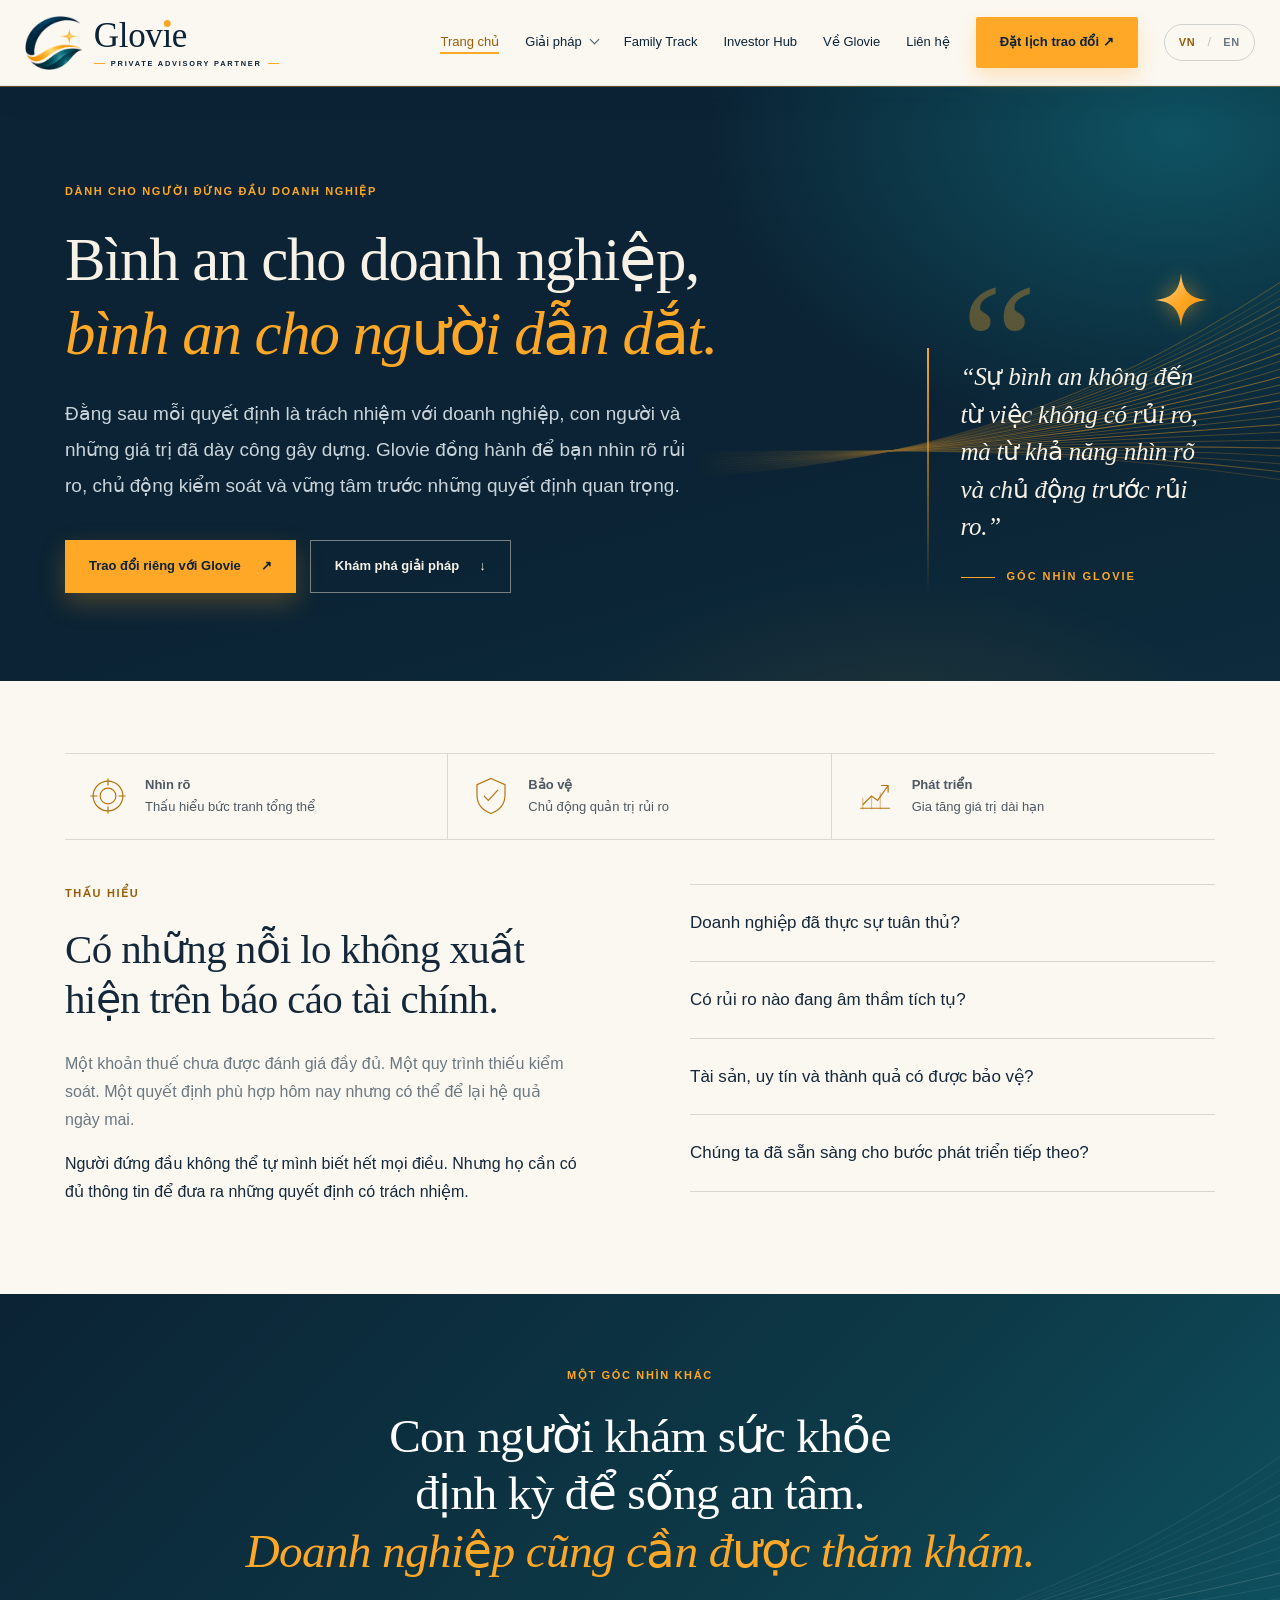
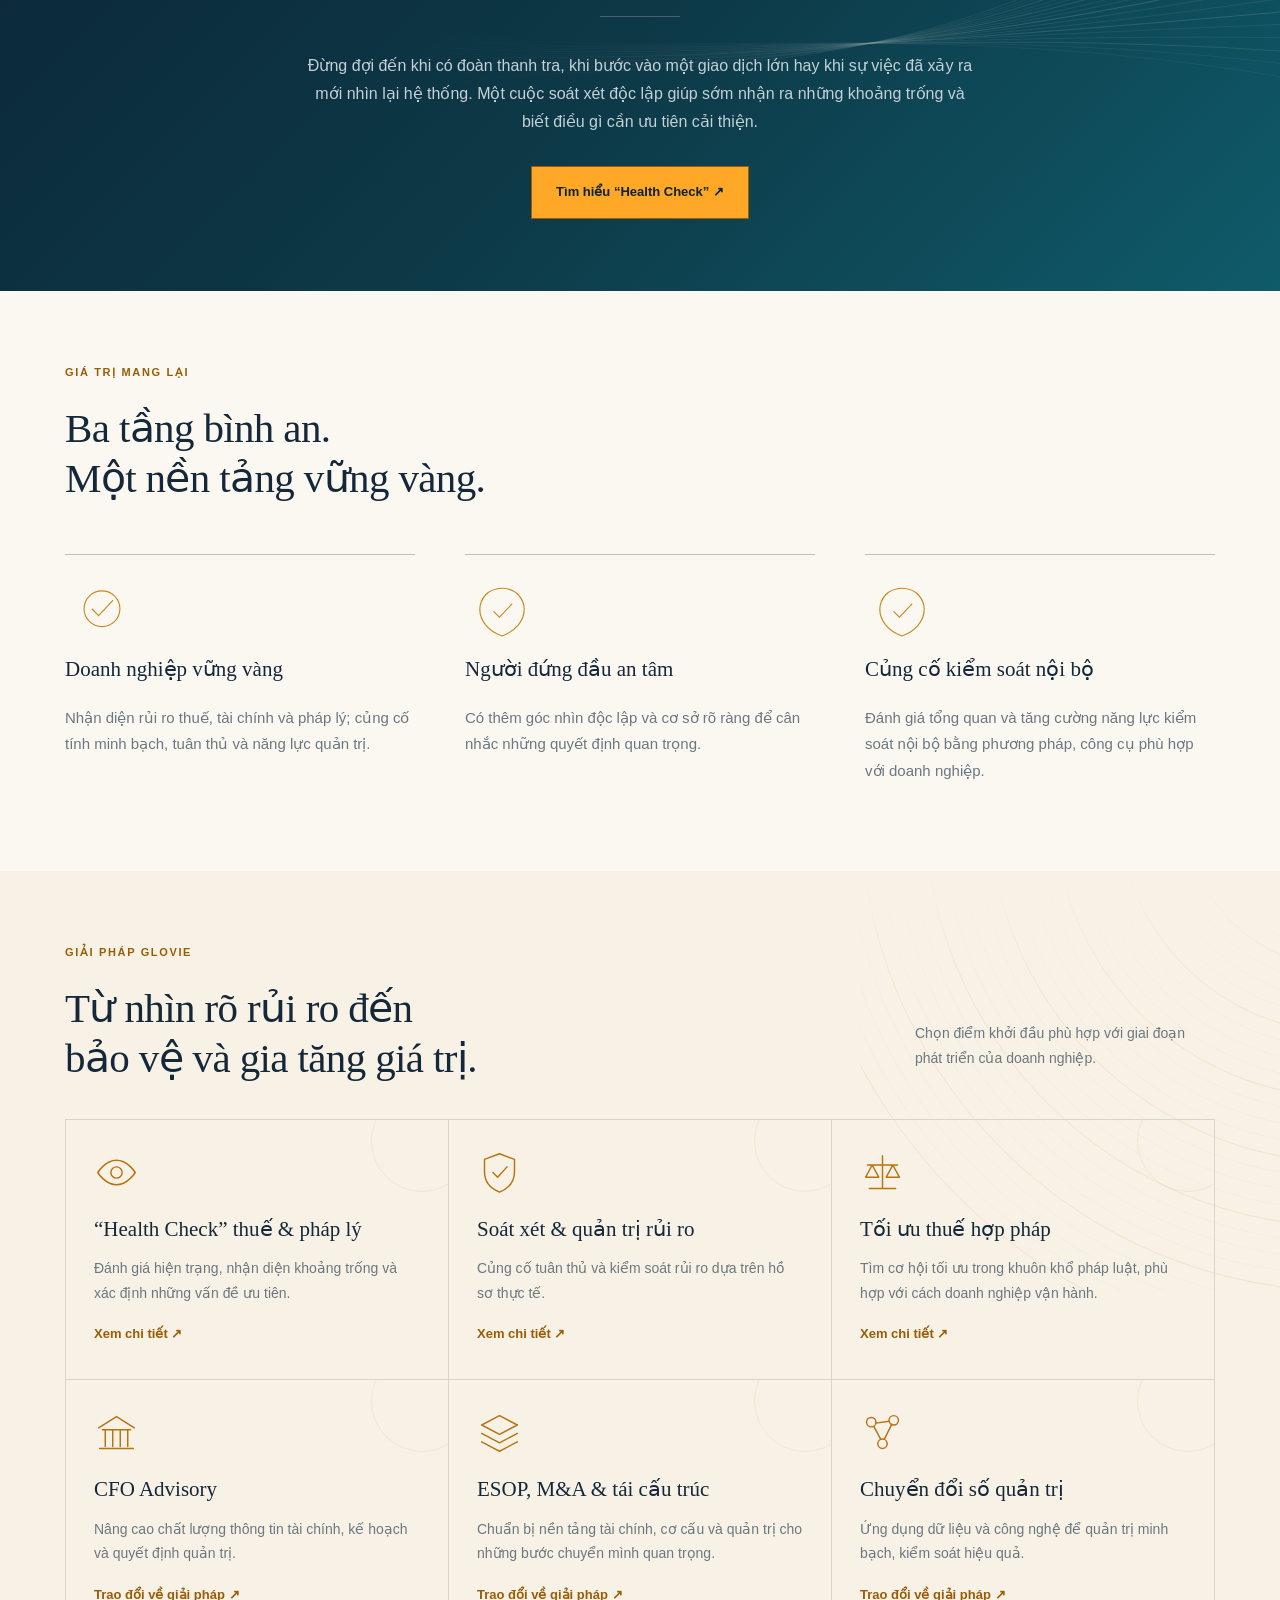
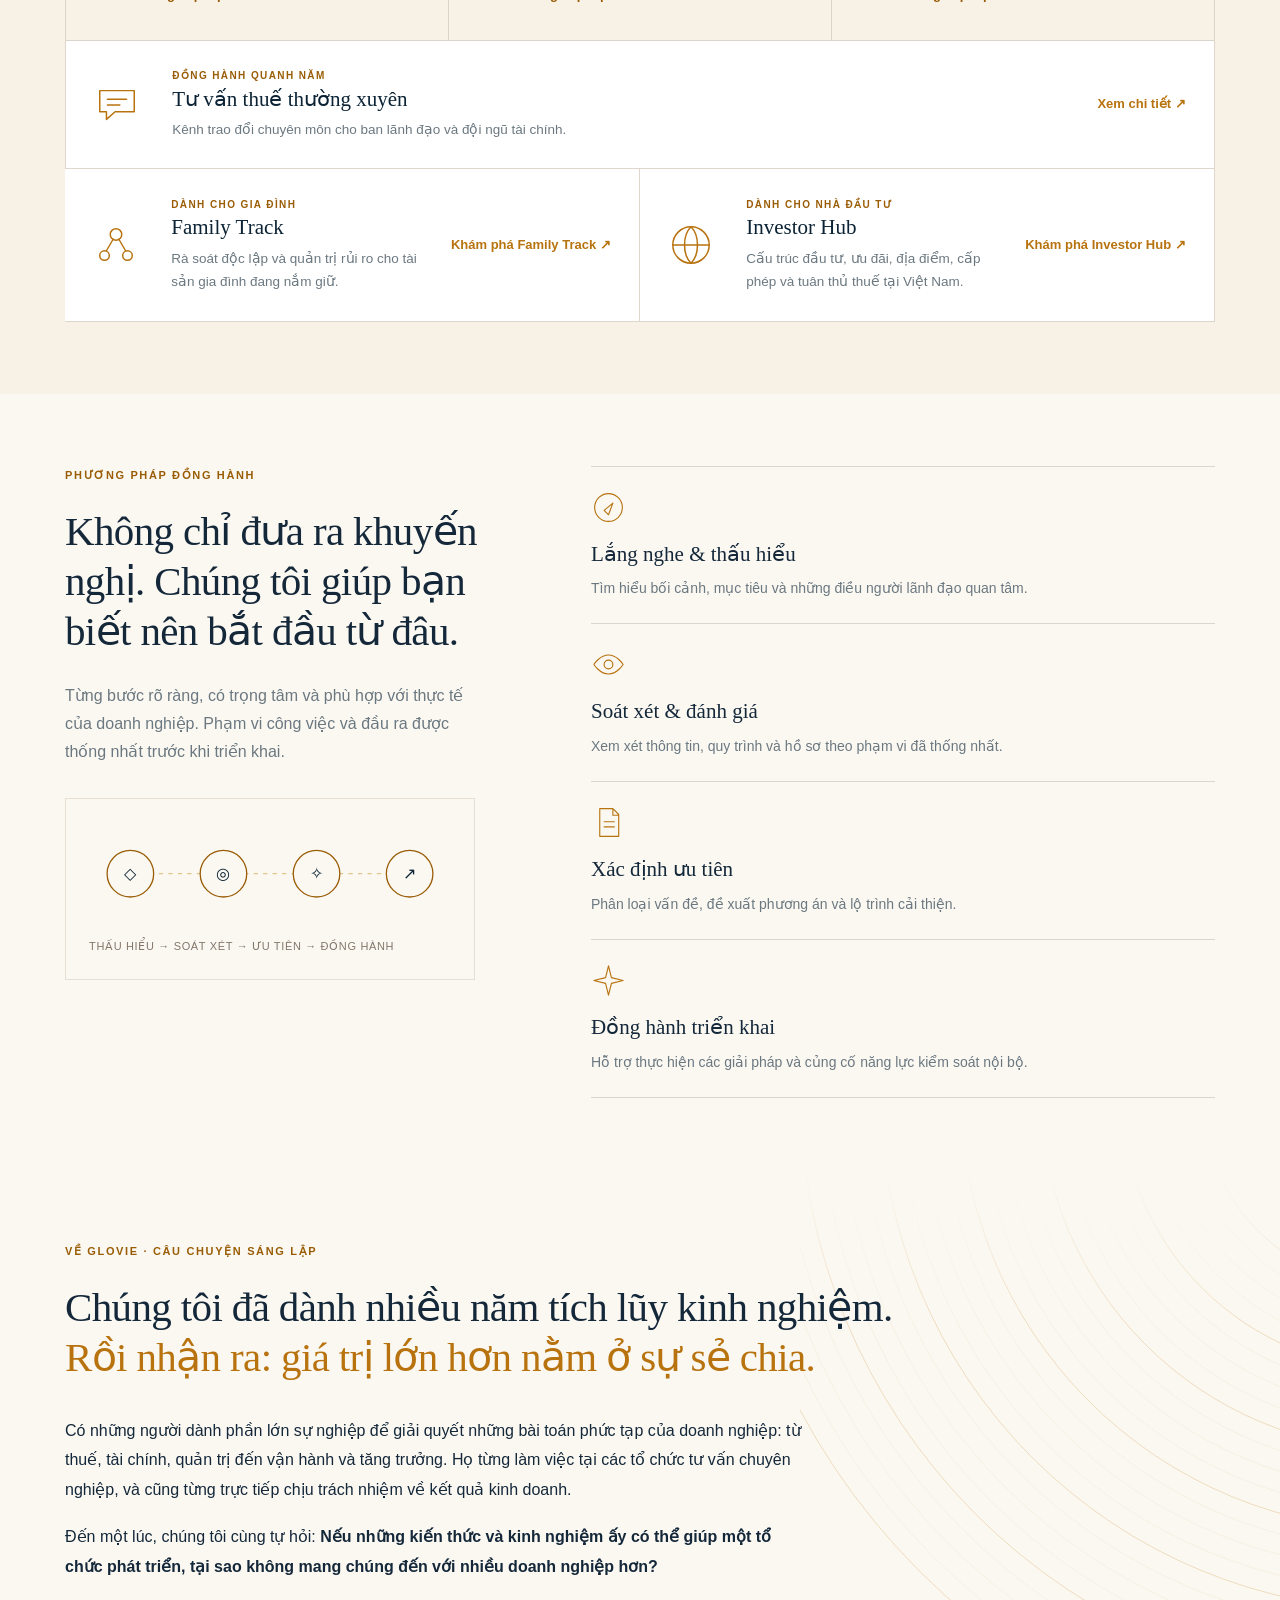
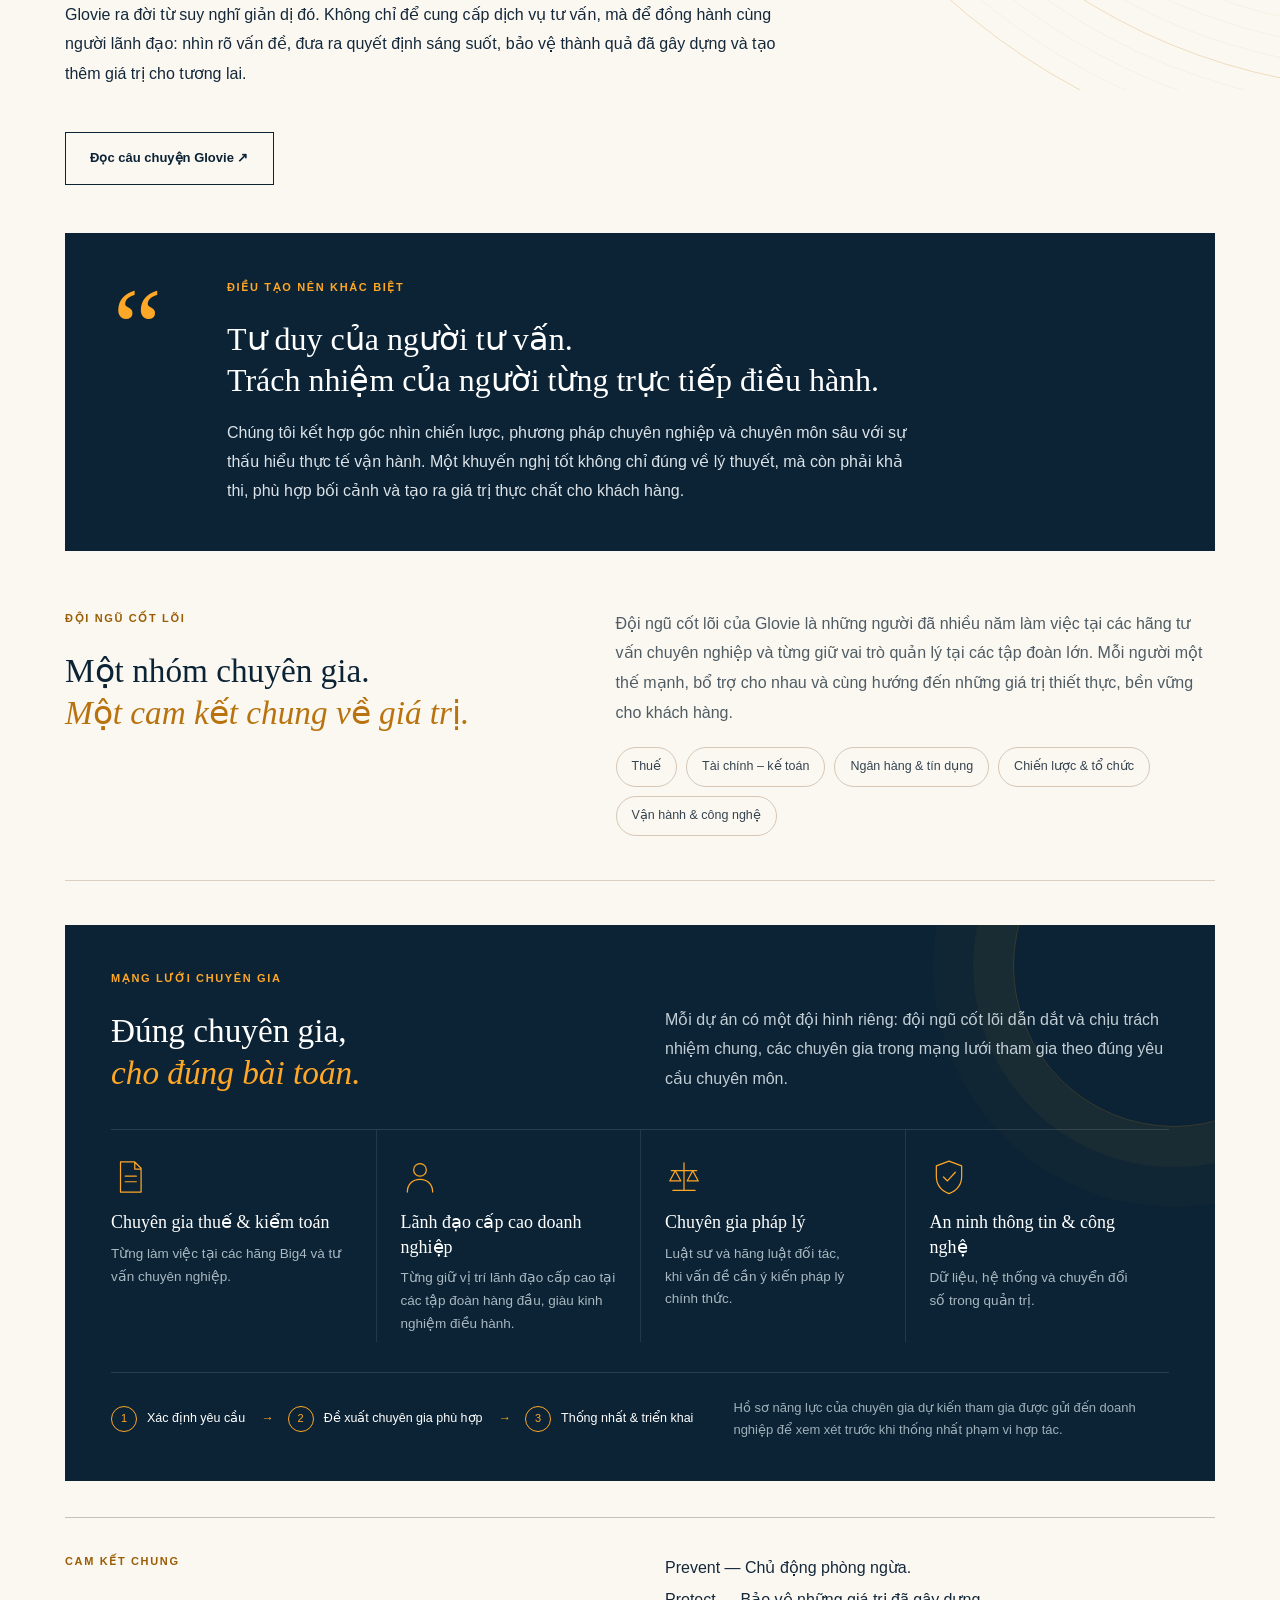
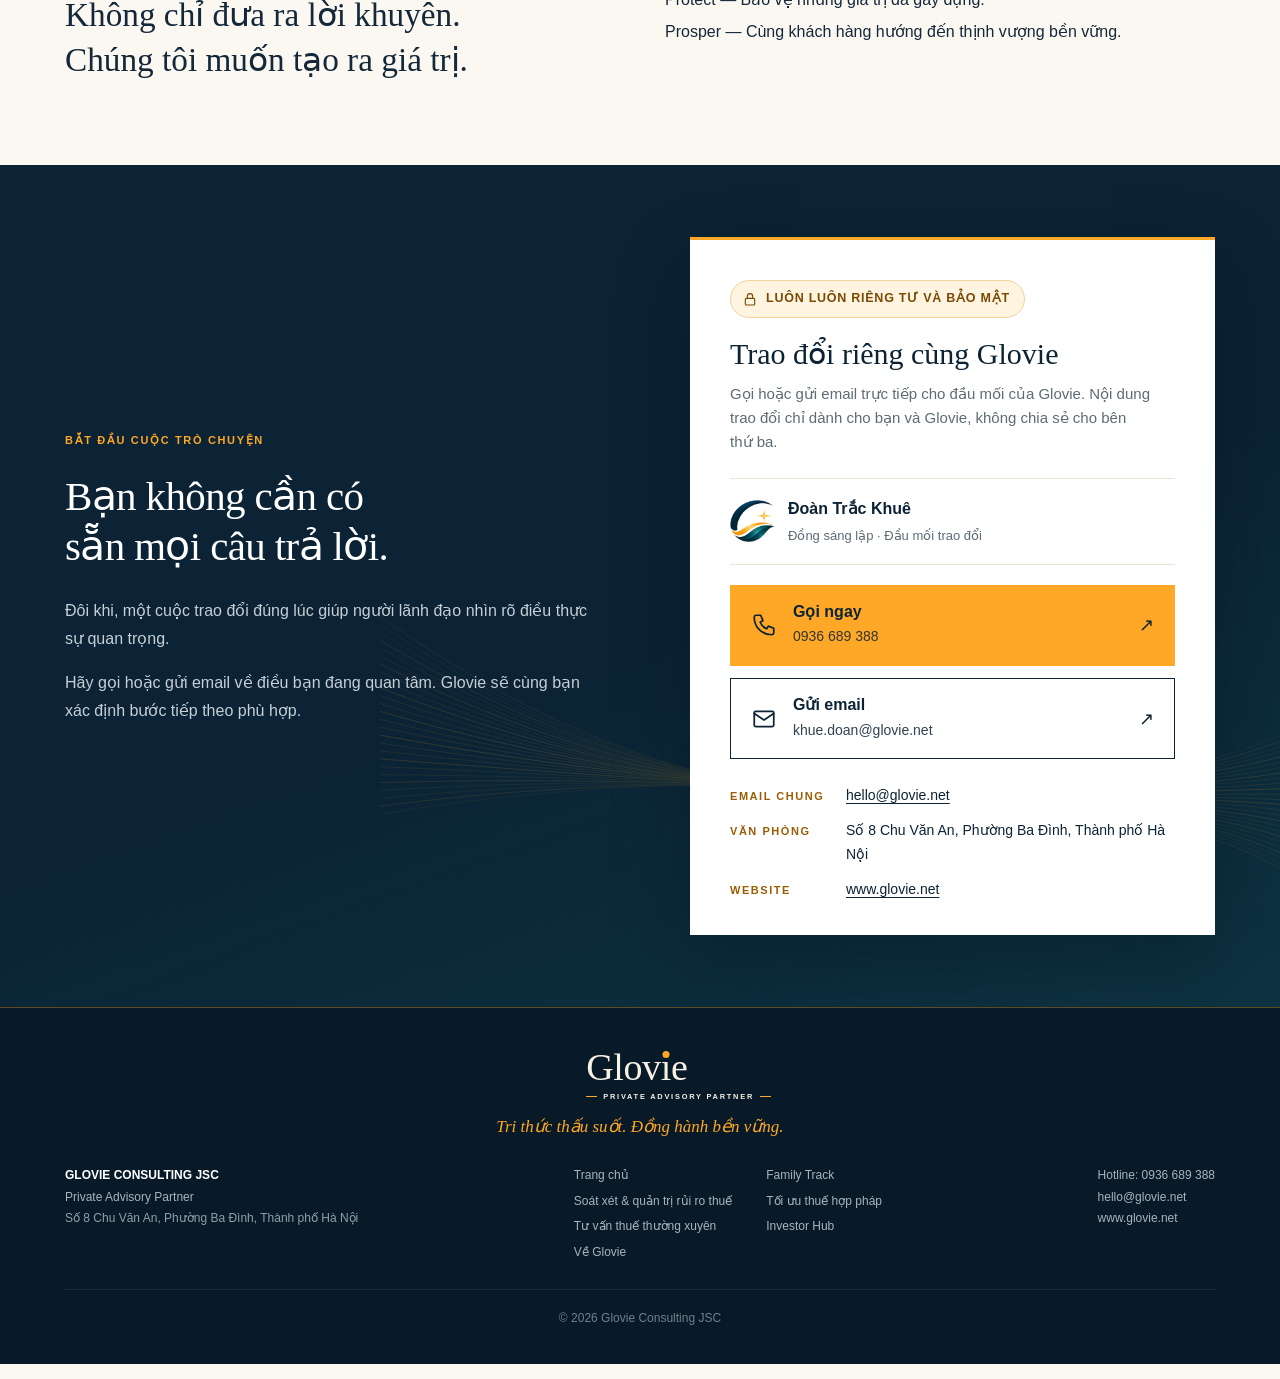
==== commit c4d583ba: "Update to the client's full VI/EN website version Adds the Family Track page, contact.css and family" ====
--- a/index.html
+++ b/index.html
@@ -1,12 +1,12 @@
 <!DOCTYPE html>
 
-<html lang="vi"><head><meta charset="utf-8"/><meta content="width=device-width,initial-scale=1" name="viewport"/><meta content="#0b2334" name="theme-color"/><meta content="Glovie Investment &amp; Consulting JSC đồng hành cùng CEO và chủ doanh nghiệp để nhận diện rủi ro, bảo vệ giá trị và vững tâm dẫn dắt." name="description"/><title>Glovie Investment &amp; Consulting JSC | Bình an cho người dẫn dắt</title><link rel="preconnect" href="https://fonts.googleapis.com"/><link rel="preconnect" href="https://fonts.gstatic.com" crossorigin=""/><link href="https://fonts.googleapis.com/css2?family=Inter:wght@400;500;600;700&amp;family=Playfair+Display:ital,wght@0,400;0,500;0,600;1,400;1,500&amp;display=swap" rel="stylesheet"/><link href="https://www.glovie.net/" rel="canonical"/><meta content="index, follow, max-image-preview:large" name="robots"/><meta content="Glovie Investment &amp; Consulting JSC" name="author"/><meta content="telephone=no" name="format-detection"/><meta content="website" property="og:type"/><meta content="Glovie" property="og:site_name"/><meta content="Glovie Investment &amp; Consulting JSC | Bình an cho người dẫn dắt" property="og:title"/><meta content="Glovie Investment &amp; Consulting JSC đồng hành cùng CEO và chủ doanh nghiệp để nhận diện rủi ro, bảo vệ giá trị và vững tâm dẫn dắt." property="og:description"/><meta content="https://www.glovie.net/" property="og:url"/><meta content="https://www.glovie.net/assets/img/og-image.png" property="og:image"/><meta content="1200" property="og:image:width"/><meta content="630" property="og:image:height"/><meta content="vi_VN" property="og:locale"/><meta content="en_US" property="og:locale:alternate"/><meta content="summary_large_image" name="twitter:card"/><link href="assets/img/favicon-32.png" rel="icon" sizes="32x32" type="image/png"/><link href="assets/img/apple-touch-icon.png" rel="apple-touch-icon"/><link href="assets/css/glovie.min.css?v=7a9d80f235" rel="stylesheet"/><script defer="" src="assets/i18n/index.js?v=438800b53a"></script><script defer="" src="assets/js/glovie.min.js?v=9ceb880e3b"></script><script type="application/ld+json">{"@context": "https://schema.org", "@graph": [{"@type": ["Organization", "ProfessionalService"], "@id": "https://www.glovie.net/#org", "name": "Glovie Investment & Consulting JSC", "alternateName": "Glovie", "url": "https://www.glovie.net/", "logo": "https://www.glovie.net/assets/img/icon-512.png", "image": "https://www.glovie.net/assets/img/og-image.png", "slogan": "Private Advisory Partner", "areaServed": "VN", "knowsLanguage": ["vi", "en"], "address": {"@type": "PostalAddress", "streetAddress": "Số 8 Chu Văn An", "addressLocality": "Phường Ba Đình", "addressRegion": "Hà Nội", "addressCountry": "VN"}}, {"@type": "WebPage", "@id": "https://www.glovie.net/", "url": "https://www.glovie.net/", "name": "Glovie Investment & Consulting JSC | Bình an cho người dẫn dắt", "description": "Glovie Investment & Consulting JSC đồng hành cùng CEO và chủ doanh nghiệp để nhận diện rủi ro, bảo vệ giá trị và vững tâm dẫn dắt.", "inLanguage": "vi", "isPartOf": {"@type": "WebSite", "url": "https://www.glovie.net/", "name": "Glovie"}}]}</script></head><body><a class="skip-link" href="#top">Bỏ qua điều hướng</a>
-<header><div class="wrap"><a aria-label="Glovie — Private Advisory Partner — Trang chủ" class="logo" href="index.html"><span class="brand-logo"><img alt="" class="brand-mark" decoding="async" fetchpriority="high" height="132" src="assets/img/glovie-mark.png" width="139"/><span class="brand-word"><span class="brand-name">Glov<span class="brand-i">ı</span>e</span><span class="brand-tag">Private Advisory Partner</span></span></span></a><button aria-expanded="false" aria-label="Mở menu" class="menu-toggle" id="menuToggle">☰</button><nav id="nav"><a href="index.html" class="current" aria-current="page">Trang chủ</a><div class="has-sub"><a class="sub-trigger" href="#giai-phap">Giải pháp</a><div class="submenu"><a href="soatxetthue.html"><strong>Soát xét & quản trị rủi ro thuế</strong><span>“Health Check”, soát xét định kỳ, chuẩn bị thanh tra</span></a><a href="toiuuthue.html"><strong>Tối ưu thuế hợp pháp</strong><span>Cấu trúc, ưu đãi và phương án có căn cứ</span></a><a href="tvtthuongxuyen.html"><strong>Tư vấn thuế thường xuyên</strong><span>Đồng hành chuyên môn quanh năm</span></a><a href="investorhub.html"><strong>Investor Hub</strong><span>Dành cho nhà đầu tư vào Việt Nam</span></a><a href="#giai-phap"><strong>Tất cả giải pháp</strong><span>CFO Advisory, ESOP – M&A, chuyển đổi số</span></a></div></div><a href="investorhub.html">Investor Hub</a><a href="ve-glovie.html">Về Glovie</a><a href="#lien-he">Liên hệ</a><a class="btn" href="#lien-he">Đặt lịch trao đổi ↗</a><div aria-label="Language / Ngôn ngữ" class="language-switch" role="group"><button aria-pressed="true" class="lang-option active" data-lang="vi" type="button">VN</button><span aria-hidden="true">/</span><button aria-pressed="false" class="lang-option" data-lang="en" type="button">EN</button></div></nav></div></header>
+<html lang="vi"><head><meta charset="utf-8"/><meta content="default-src 'self'; script-src 'self'; style-src 'self' https://fonts.googleapis.com; font-src 'self' https://fonts.gstatic.com; img-src 'self' data:; connect-src 'self'; form-action 'self'; base-uri 'self'; object-src 'none'; upgrade-insecure-requests" http-equiv="Content-Security-Policy"/><meta content="strict-origin-when-cross-origin" name="referrer"/><meta content="width=device-width,initial-scale=1" name="viewport"/><meta content="#0b2334" name="theme-color"/><meta content="Glovie Consulting JSC đồng hành cùng CEO và chủ doanh nghiệp để nhận diện rủi ro, bảo vệ giá trị và vững tâm dẫn dắt." name="description"/><title>Glovie Consulting JSC | Bình an cho người dẫn dắt</title><link rel="preconnect" href="https://fonts.googleapis.com"/><link rel="preconnect" href="https://fonts.gstatic.com" crossorigin=""/><link href="https://fonts.googleapis.com/css2?family=Inter:wght@400;500;600;700&amp;family=Playfair+Display:ital,wght@0,400;0,500;0,600;1,400;1,500&amp;display=swap" rel="stylesheet"/><link href="https://www.glovie.net/" rel="canonical"/><meta content="index, follow, max-image-preview:large" name="robots"/><meta content="Glovie Consulting JSC" name="author"/><meta content="telephone=no" name="format-detection"/><meta content="website" property="og:type"/><meta content="Glovie" property="og:site_name"/><meta content="Glovie Consulting JSC | Bình an cho người dẫn dắt" property="og:title"/><meta content="Glovie Consulting JSC đồng hành cùng CEO và chủ doanh nghiệp để nhận diện rủi ro, bảo vệ giá trị và vững tâm dẫn dắt." property="og:description"/><meta content="https://www.glovie.net/" property="og:url"/><meta content="https://www.glovie.net/assets/img/og-image.png" property="og:image"/><meta content="1200" property="og:image:width"/><meta content="630" property="og:image:height"/><meta content="vi_VN" property="og:locale"/><meta content="en_US" property="og:locale:alternate"/><meta content="summary_large_image" name="twitter:card"/><link href="assets/img/favicon-32.png" rel="icon" sizes="32x32" type="image/png"/><link href="assets/img/apple-touch-icon.png" rel="apple-touch-icon"/><link href="assets/css/glovie.min.css?v=7bdc68d603" rel="stylesheet"/><link href="assets/css/contact.css?v=097c80f14b" rel="stylesheet"/><script defer="" src="assets/i18n/index.js?v=6c0e284f4b"></script><script defer="" src="assets/js/glovie.min.js?v=fc8b40988c"></script><script type="application/ld+json">{"@context": "https://schema.org", "@graph": [{"@type": ["Organization", "ProfessionalService"], "@id": "https://www.glovie.net/#org", "name": "Glovie Consulting JSC", "alternateName": "Glovie", "url": "https://www.glovie.net/", "logo": "https://www.glovie.net/assets/img/icon-512.png", "image": "https://www.glovie.net/assets/img/og-image.png", "slogan": "Private Advisory Partner", "areaServed": "VN", "knowsLanguage": ["vi", "en"], "address": {"@type": "PostalAddress", "streetAddress": "Số 8 Chu Văn An", "addressLocality": "Phường Ba Đình", "addressRegion": "Hà Nội", "addressCountry": "VN"}}, {"@type": "WebPage", "@id": "https://www.glovie.net/", "url": "https://www.glovie.net/", "name": "Glovie Consulting JSC | Bình an cho người dẫn dắt", "description": "Glovie Consulting JSC đồng hành cùng CEO và chủ doanh nghiệp để nhận diện rủi ro, bảo vệ giá trị và vững tâm dẫn dắt.", "inLanguage": "vi", "isPartOf": {"@type": "WebSite", "url": "https://www.glovie.net/", "name": "Glovie"}}]}</script></head><body><a class="skip-link" href="#top">Bỏ qua điều hướng</a>
+<header><div class="wrap"><a aria-label="Glovie — Private Advisory Partner — Trang chủ" class="logo" href="index.html"><span class="brand-logo"><img alt="" class="brand-mark" decoding="async" fetchpriority="high" height="132" src="assets/img/glovie-mark.png" width="139"/><span class="brand-word"><span class="brand-name">Glov<span class="brand-i">ı</span>e</span><span class="brand-tag">Private Advisory Partner</span></span></span></a><button aria-expanded="false" aria-label="Mở menu" class="menu-toggle" id="menuToggle">☰</button><nav id="nav"><a href="index.html" class="current" aria-current="page">Trang chủ</a><div class="has-sub"><a class="sub-trigger" href="#giai-phap">Giải pháp</a><div class="submenu"><a href="soatxetthue.html"><strong>Soát xét & quản trị rủi ro thuế</strong><span>“Health Check”, soát xét định kỳ, chuẩn bị thanh tra</span></a><a href="toiuuthue.html"><strong>Tối ưu thuế hợp pháp</strong><span>Cấu trúc, ưu đãi và phương án có căn cứ</span></a><a href="tvtthuongxuyen.html"><strong>Tư vấn thuế thường xuyên</strong><span>Đồng hành chuyên môn quanh năm</span></a><a href="#giai-phap"><strong>Tất cả giải pháp</strong><span>CFO Advisory, ESOP – M&A, chuyển đổi số</span></a></div></div><a href="familytrack.html">Family Track</a><a href="investorhub.html">Investor Hub</a><a href="ve-glovie.html">Về Glovie</a><a href="#lien-he">Liên hệ</a><a class="btn" href="#lien-he">Đặt lịch trao đổi ↗</a><div aria-label="Language / Ngôn ngữ" class="language-switch" role="group"><button aria-pressed="true" class="lang-option active" data-lang="vi" type="button">VN</button><span aria-hidden="true">/</span><button aria-pressed="false" class="lang-option" data-lang="en" type="button">EN</button></div></nav></div></header>
 <main id="top"><section class="hero"><div aria-hidden="true" class="hero-motif"></div><div class="wrap hero-grid"><div class="reveal"><div class="eyebrow">Dành cho người đứng đầu doanh nghiệp</div><h1>Bình an cho doanh nghiệp,<br/><em>bình an cho người dẫn dắt.</em></h1><p class="lead">Đằng sau mỗi quyết định là trách nhiệm với doanh nghiệp, con người và những giá trị đã dày công gây dựng. Glovie đồng hành để bạn nhìn rõ rủi ro, chủ động kiểm soát và vững tâm trước những quyết định quan trọng.</p><div class="hero-actions"><a class="btn" href="#lien-he">Trao đổi riêng với Glovie <span>↗</span></a><a class="btn outline" href="#giai-phap">Khám phá giải pháp <span>↓</span></a></div></div><aside class="hero-aside"><div aria-hidden="true" class="hero-star"><i class="halo"></i><svg viewBox="0 0 48 48"><defs><linearGradient id="gstar" x1="0" x2="1" y1="0" y2="1"><stop offset="0" stop-color="#ffe3a8"/><stop offset=".5" stop-color="#ffa726"/><stop offset="1" stop-color="#e58a00"/></linearGradient></defs><path fill="url(#gstar)" d="M24 1C25.4 16.5 31.5 22.6 47 24 31.5 25.4 25.4 31.5 24 47 22.6 31.5 16.5 25.4 1 24 16.5 22.6 22.6 16.5 24 1Z"/></svg><i class="spark s1"></i><i class="spark s2"></i><i class="spark s3"></i></div><div class="serif">“Sự bình an không đến từ việc không có rủi ro, mà từ khả năng nhìn rõ và chủ động trước rủi ro.”</div><span>GÓC NHÌN GLOVIE</span></aside></div></section>
 <section id="thau-hieu"><div class="wrap"><div aria-label="Ba nguyên tắc đồng hành" class="symbolic-band"><div><svg aria-hidden="true" viewbox="0 0 48 48"><circle cx="24" cy="24" r="17"></circle><circle cx="24" cy="24" r="9"></circle><path d="M24 4v8M24 36v8M4 24h8M36 24h8"></path></svg><span><strong>Nhìn rõ</strong><br/>Thấu hiểu bức tranh tổng thể</span></div><div><svg aria-hidden="true" viewbox="0 0 48 48"><path d="M24 4 40 11v12c0 10-6 17-16 21C14 40 8 33 8 23V11z"></path><path d="m16 24 5 5 11-12"></path></svg><span><strong>Bảo vệ</strong><br/>Chủ động quản trị rủi ro</span></div><div><svg aria-hidden="true" viewbox="0 0 48 48"><path d="M7 38h34M10 34l10-10 7 5 12-17M31 12h8v8"></path><path d="M10 39V26M20 39V24M30 39V20" opacity=".45"></path></svg><span><strong>Phát triển</strong><br/>Gia tăng giá trị dài hạn</span></div></div></div><div class="wrap intro-grid intro-grid--spaced"><div><div class="eyebrow">Thấu hiểu</div><h2>Có những nỗi lo không xuất hiện trên báo cáo tài chính.</h2><p class="muted">Một khoản thuế chưa được đánh giá đầy đủ. Một quy trình thiếu kiểm soát. Một quyết định phù hợp hôm nay nhưng có thể để lại hệ quả ngày mai.</p><p>Người đứng đầu không thể tự mình biết hết mọi điều. Nhưng họ cần có đủ thông tin để đưa ra những quyết định có trách nhiệm.</p></div><div class="questions"><div class="question"> Doanh nghiệp đã thực sự tuân thủ?</div><div class="question"> Có rủi ro nào đang âm thầm tích tụ?</div><div class="question"> Tài sản, uy tín và thành quả có được bảo vệ?</div><div class="question"> Chúng ta đã sẵn sàng cho bước phát triển tiếp theo?</div></div></div></section>
 <section class="statement"><div aria-hidden="true" class="statement-motif"></div><div class="wrap"><div class="eyebrow">Một góc nhìn khác</div><h2>Con người khám sức khỏe định kỳ để sống an tâm.<br/><em>Doanh nghiệp cũng cần được thăm khám.</em></h2><div class="rule"></div><p>Đừng đợi đến khi có đoàn thanh tra, khi bước vào một giao dịch lớn hay khi sự việc đã xảy ra mới nhìn lại hệ thống. Một cuộc soát xét độc lập giúp sớm nhận ra những khoảng trống và biết điều gì cần ưu tiên cải thiện.</p><a class="btn gold" href="soatxetthue.html">Tìm hiểu “Health Check” ↗</a></div></section>
 <section class="values" id="gia-tri"><div class="wrap"><div class="eyebrow">Giá trị mang lại</div><h2>Ba tầng bình an.<br/>Một nền tảng vững vàng.</h2><div class="three"><article class="value"><div class="value-symbol"><svg aria-hidden="true" viewbox="0 0 72 68"><circle cx="36" cy="29" r="21"></circle><path d="M24 29l8 8 17-18"></path></svg></div><h3>Doanh nghiệp vững vàng</h3><p>Nhận diện rủi ro thuế, tài chính và pháp lý; củng cố tính minh bạch, tuân thủ và năng lực quản trị.</p></article><article class="value"><div class="value-symbol"><svg aria-hidden="true" viewbox="0 0 72 68"><path d="M36 5c-16 0-26 12-26 25s10 25 26 31c16-6 26-18 26-31S52 5 36 5z"></path><path d="M26 32l7 7 15-16"></path></svg></div><h3>Người đứng đầu an tâm</h3><p>Có thêm góc nhìn độc lập và cơ sở rõ ràng để cân nhắc những quyết định quan trọng.</p></article><article class="value"><div class="value-symbol"><svg aria-hidden="true" viewBox="0 0 72 68"><path d="M36 5c-16 0-26 12-26 25s10 25 26 31c16-6 26-18 26-31S52 5 36 5z"/><path d="M26 32l7 7 15-16"/></svg></div><h3>Củng cố kiểm soát nội bộ</h3><p>Đánh giá tổng quan và tăng cường năng lực kiểm soát nội bộ bằng phương pháp, công cụ phù hợp với doanh nghiệp.</p></article></div></div></section>
-<section class="services" id="giai-phap"><div class="wrap"><div class="eyebrow">Giải pháp Glovie</div><div class="sectionhead"><h2>Từ nhìn rõ rủi ro đến bảo vệ và gia tăng giá trị.</h2><p class="muted sectionhead-note">Chọn điểm khởi đầu phù hợp với giai đoạn phát triển của doanh nghiệp.</p></div><div class="services-grid"><article class="service"><svg aria-hidden="true" class="line-icon" fill="none" stroke="currentColor" stroke-linecap="round" stroke-linejoin="round" stroke-width="1.55" viewbox="0 0 48 48"><path d="M4 24s8-13 20-13 20 13 20 13-8 13-20 13S4 24 4 24Z"></path><circle cx="24" cy="24" r="6"></circle></svg><h3>“Health Check” thuế &amp; pháp lý</h3><p>Đánh giá hiện trạng, nhận diện khoảng trống và xác định những vấn đề ưu tiên.</p><a class="textlink" href="soatxetthue.html">Xem chi tiết ↗</a></article><article class="service"><svg aria-hidden="true" class="line-icon" fill="none" stroke="currentColor" stroke-linecap="round" stroke-linejoin="round" stroke-width="1.55" viewbox="0 0 48 48"><path d="M24 4 40 10v13c0 11-6 18-16 22C14 41 8 34 8 23V10z"></path><path d="m17 24 5 5 10-11"></path></svg><h3>Soát xét &amp; quản trị rủi ro</h3><p>Củng cố tuân thủ và kiểm soát rủi ro dựa trên hồ sơ thực tế.</p><a class="textlink" href="soatxetthue.html">Xem chi tiết ↗</a></article><article class="service"><svg aria-hidden="true" class="line-icon" fill="none" stroke="currentColor" stroke-linecap="round" stroke-linejoin="round" stroke-width="1.55" viewbox="0 0 48 48"><path d="M24 6v35M10 41h28M8 16h32M13 16l-7 13h14zM35 16l-7 13h14z"></path></svg><h3>Tối ưu thuế hợp pháp</h3><p>Tìm cơ hội tối ưu trong khuôn khổ pháp luật, phù hợp với cách doanh nghiệp vận hành.</p><a class="textlink" href="toiuuthue.html">Xem chi tiết ↗</a></article><article class="service"><svg aria-hidden="true" class="line-icon" fill="none" stroke="currentColor" stroke-linecap="round" stroke-linejoin="round" stroke-width="1.55" viewbox="0 0 48 48"><path d="M5 19 24 7l19 12M9 21h30M12 22v17M20 22v17M28 22v17M36 22v17M6 41h36"></path></svg><h3>CFO Advisory</h3><p>Nâng cao chất lượng thông tin tài chính, kế hoạch và quyết định quản trị.</p><a class="textlink" data-topic="4" href="#lien-he">Trao đổi về giải pháp ↗</a></article><article class="service"><svg aria-hidden="true" class="line-icon" fill="none" stroke="currentColor" stroke-linecap="round" stroke-linejoin="round" stroke-width="1.55" viewbox="0 0 48 48"><path d="m24 6 19 10-19 10L5 16zM5 25l19 10 19-10M5 34l19 10 19-10"></path></svg><h3>ESOP, M&amp;A &amp; tái cấu trúc</h3><p>Chuẩn bị nền tảng tài chính, cơ cấu và quản trị cho những bước chuyển mình quan trọng.</p><a class="textlink" data-topic="5" href="#lien-he">Trao đổi về giải pháp ↗</a></article><article class="service"><svg aria-hidden="true" class="line-icon" fill="none" stroke="currentColor" stroke-linecap="round" stroke-linejoin="round" stroke-width="1.55" viewbox="0 0 48 48"><circle cx="12" cy="13" r="5"></circle><circle cx="36" cy="11" r="5"></circle><circle cx="24" cy="36" r="5"></circle><path d="m17 14 14-2M15 18l7 13m12-16-8 16"></path></svg><h3>Chuyển đổi số quản trị</h3><p>Ứng dụng dữ liệu và công nghệ để quản trị minh bạch, kiểm soát hiệu quả.</p><a class="textlink" data-topic="6" href="#lien-he">Trao đổi về giải pháp ↗</a></article></div><div class="service-wide-row"><a class="service-wide" href="tvtthuongxuyen.html"><svg aria-hidden="true" class="line-icon" fill="none" stroke="currentColor" stroke-linecap="round" stroke-linejoin="round" stroke-width="1.55" viewBox="0 0 48 48"><path d="M6 9h36v22H22l-9 8v-8H6z"/><path d="M14 18h20M14 24h13"/></svg><div><div class="kicker">Đồng hành quanh năm</div><h3>Tư vấn thuế thường xuyên</h3><p>Kênh trao đổi chuyên môn cho ban lãnh đạo và đội ngũ tài chính.</p></div><span class="go">Xem chi tiết ↗</span></a><a class="service-wide" href="investorhub.html"><svg aria-hidden="true" class="line-icon" fill="none" stroke="currentColor" stroke-linecap="round" stroke-linejoin="round" stroke-width="1.55" viewBox="0 0 48 48"><circle cx="24" cy="24" r="19"/><path d="M5 24h38M24 5c-9 9-9 29 0 38M24 5c9 9 9 29 0 38"/></svg><div><div class="kicker">Dành cho nhà đầu tư</div><h3>Investor Hub</h3><p>Cấu trúc đầu tư, ưu đãi, địa điểm, cấp phép và tuân thủ thuế tại Việt Nam.</p></div><span class="go">Khám phá Investor Hub ↗</span></a></div></div></section>
+<section class="services" id="giai-phap"><div class="wrap"><div class="eyebrow">Giải pháp Glovie</div><div class="sectionhead"><h2>Từ nhìn rõ rủi ro đến bảo vệ và gia tăng giá trị.</h2><p class="muted sectionhead-note">Chọn điểm khởi đầu phù hợp với giai đoạn phát triển của doanh nghiệp.</p></div><div class="services-grid"><article class="service"><svg aria-hidden="true" class="line-icon" fill="none" stroke="currentColor" stroke-linecap="round" stroke-linejoin="round" stroke-width="1.55" viewbox="0 0 48 48"><path d="M4 24s8-13 20-13 20 13 20 13-8 13-20 13S4 24 4 24Z"></path><circle cx="24" cy="24" r="6"></circle></svg><h3>“Health Check” thuế &amp; pháp lý</h3><p>Đánh giá hiện trạng, nhận diện khoảng trống và xác định những vấn đề ưu tiên.</p><a class="textlink" href="soatxetthue.html">Xem chi tiết ↗</a></article><article class="service"><svg aria-hidden="true" class="line-icon" fill="none" stroke="currentColor" stroke-linecap="round" stroke-linejoin="round" stroke-width="1.55" viewbox="0 0 48 48"><path d="M24 4 40 10v13c0 11-6 18-16 22C14 41 8 34 8 23V10z"></path><path d="m17 24 5 5 10-11"></path></svg><h3>Soát xét &amp; quản trị rủi ro</h3><p>Củng cố tuân thủ và kiểm soát rủi ro dựa trên hồ sơ thực tế.</p><a class="textlink" href="soatxetthue.html">Xem chi tiết ↗</a></article><article class="service"><svg aria-hidden="true" class="line-icon" fill="none" stroke="currentColor" stroke-linecap="round" stroke-linejoin="round" stroke-width="1.55" viewbox="0 0 48 48"><path d="M24 6v35M10 41h28M8 16h32M13 16l-7 13h14zM35 16l-7 13h14z"></path></svg><h3>Tối ưu thuế hợp pháp</h3><p>Tìm cơ hội tối ưu trong khuôn khổ pháp luật, phù hợp với cách doanh nghiệp vận hành.</p><a class="textlink" href="toiuuthue.html">Xem chi tiết ↗</a></article><article class="service"><svg aria-hidden="true" class="line-icon" fill="none" stroke="currentColor" stroke-linecap="round" stroke-linejoin="round" stroke-width="1.55" viewbox="0 0 48 48"><path d="M5 19 24 7l19 12M9 21h30M12 22v17M20 22v17M28 22v17M36 22v17M6 41h36"></path></svg><h3>CFO Advisory</h3><p>Nâng cao chất lượng thông tin tài chính, kế hoạch và quyết định quản trị.</p><a class="textlink" data-topic="4" href="#lien-he">Trao đổi về giải pháp ↗</a></article><article class="service"><svg aria-hidden="true" class="line-icon" fill="none" stroke="currentColor" stroke-linecap="round" stroke-linejoin="round" stroke-width="1.55" viewbox="0 0 48 48"><path d="m24 6 19 10-19 10L5 16zM5 25l19 10 19-10M5 34l19 10 19-10"></path></svg><h3>ESOP, M&amp;A &amp; tái cấu trúc</h3><p>Chuẩn bị nền tảng tài chính, cơ cấu và quản trị cho những bước chuyển mình quan trọng.</p><a class="textlink" data-topic="5" href="#lien-he">Trao đổi về giải pháp ↗</a></article><article class="service"><svg aria-hidden="true" class="line-icon" fill="none" stroke="currentColor" stroke-linecap="round" stroke-linejoin="round" stroke-width="1.55" viewbox="0 0 48 48"><circle cx="12" cy="13" r="5"></circle><circle cx="36" cy="11" r="5"></circle><circle cx="24" cy="36" r="5"></circle><path d="m17 14 14-2M15 18l7 13m12-16-8 16"></path></svg><h3>Chuyển đổi số quản trị</h3><p>Ứng dụng dữ liệu và công nghệ để quản trị minh bạch, kiểm soát hiệu quả.</p><a class="textlink" data-topic="6" href="#lien-he">Trao đổi về giải pháp ↗</a></article></div><div class="service-wide-row"><a class="service-wide span-all" href="tvtthuongxuyen.html"><svg aria-hidden="true" class="line-icon" fill="none" stroke="currentColor" stroke-linecap="round" stroke-linejoin="round" stroke-width="1.55" viewBox="0 0 48 48"><path d="M6 9h36v22H22l-9 8v-8H6z"/><path d="M14 18h20M14 24h13"/></svg><div><div class="kicker">Đồng hành quanh năm</div><h3>Tư vấn thuế thường xuyên</h3><p>Kênh trao đổi chuyên môn cho ban lãnh đạo và đội ngũ tài chính.</p></div><span class="go">Xem chi tiết ↗</span></a><a class="service-wide" href="familytrack.html"><svg aria-hidden="true" class="line-icon" fill="none" stroke="currentColor" stroke-linecap="round" stroke-linejoin="round" stroke-width="1.55" viewBox="0 0 48 48"><circle cx="24" cy="13" r="6"/><circle cx="12" cy="35" r="5"/><circle cx="36" cy="35" r="5"/><path d="M21 18 14 30M27 18l7 12"/></svg><div><div class="kicker">Dành cho gia đình</div><h3>Family Track</h3><p>Rà soát độc lập và quản trị rủi ro cho tài sản gia đình đang nắm giữ.</p></div><span class="go">Khám phá Family Track ↗</span></a><a class="service-wide" href="investorhub.html"><svg aria-hidden="true" class="line-icon" fill="none" stroke="currentColor" stroke-linecap="round" stroke-linejoin="round" stroke-width="1.55" viewBox="0 0 48 48"><circle cx="24" cy="24" r="19"/><path d="M5 24h38M24 5c-9 9-9 29 0 38M24 5c9 9 9 29 0 38"/></svg><div><div class="kicker">Dành cho nhà đầu tư</div><h3>Investor Hub</h3><p>Cấu trúc đầu tư, ưu đãi, địa điểm, cấp phép và tuân thủ thuế tại Việt Nam.</p></div><span class="go">Khám phá Investor Hub ↗</span></a></div></div></section>
 <section id="dong-hanh"><div class="wrap process-grid"><div><div class="eyebrow">Phương pháp đồng hành</div><h2>Không chỉ đưa ra khuyến nghị. Chúng tôi giúp bạn biết nên bắt đầu từ đâu.</h2><p class="muted">Từng bước rõ ràng, có trọng tâm và phù hợp với thực tế của doanh nghiệp. Phạm vi công việc và đầu ra được thống nhất trước khi triển khai.</p><div aria-label="Minh họa hành trình từ nhận diện đến phát triển" class="process-illustration"><svg aria-label="Bốn vòng tròn nối nhau từ nhận diện, phân tích, bảo vệ đến phát triển" role="img" viewbox="0 0 420 120"><path d="M48 60H372" stroke="#e3c48a" stroke-dasharray="5 6" stroke-width="1.5"></path><g fill="#fbf8f2" stroke="#9a5d06" stroke-width="1.5"><circle cx="48" cy="60" r="27"></circle><circle cx="156" cy="60" r="27"></circle><circle cx="264" cy="60" r="27"></circle><circle cx="372" cy="60" r="27"></circle></g><g fill="#0b2334" font-family="'Playfair Display',Georgia,serif" font-size="18" text-anchor="middle"><text x="48" y="66">◇</text><text x="156" y="66">◎</text><text x="264" y="66">✧</text><text x="372" y="66">↗</text></g></svg><div class="process-caption">THẤU HIỂU → SOÁT XÉT → ƯU TIÊN → ĐỒNG HÀNH</div></div></div><div class="steps"><div class="step"><svg aria-hidden="true" class="line-icon" fill="none" stroke="currentColor" stroke-linecap="round" stroke-linejoin="round" stroke-width="1.55" viewbox="0 0 48 48"><circle cx="24" cy="24" r="19"></circle><path d="m30 18-6 16-6-6z"></path></svg><div><h3>Lắng nghe &amp; thấu hiểu</h3><p>Tìm hiểu bối cảnh, mục tiêu và những điều người lãnh đạo quan tâm.</p></div></div><div class="step"><svg aria-hidden="true" class="line-icon" fill="none" stroke="currentColor" stroke-linecap="round" stroke-linejoin="round" stroke-width="1.55" viewbox="0 0 48 48"><path d="M4 24s8-13 20-13 20 13 20 13-8 13-20 13S4 24 4 24Z"></path><circle cx="24" cy="24" r="6"></circle></svg><div><h3>Soát xét &amp; đánh giá</h3><p>Xem xét thông tin, quy trình và hồ sơ theo phạm vi đã thống nhất.</p></div></div><div class="step"><svg aria-hidden="true" class="line-icon" fill="none" stroke="currentColor" stroke-linecap="round" stroke-linejoin="round" stroke-width="1.55" viewbox="0 0 48 48"><path d="M12 5h18l8 8v30H12zM30 5v9h8M18 23h14M18 30h14"></path></svg><div><h3>Xác định ưu tiên</h3><p>Phân loại vấn đề, đề xuất phương án và lộ trình cải thiện.</p></div></div><div class="step"><svg aria-hidden="true" class="line-icon" fill="none" stroke="currentColor" stroke-linecap="round" stroke-linejoin="round" stroke-width="1.55" viewbox="0 0 48 48"><path d="m24 4 4 16 16 4-16 4-4 16-4-16-16-4 16-4z"></path></svg><div><h3>Đồng hành triển khai</h3><p>Hỗ trợ thực hiện các giải pháp và củng cố năng lực kiểm soát nội bộ.</p></div></div></div></div></section>
 <section class="trust founders-section" id="ve-glovie"><div aria-hidden="true" class="founder-motif"></div>
 <div class="wrap">
@@ -19,4 +19,4 @@
 <div class="founders-principle"><div class="principle-mark">“</div><div><div class="eyebrow">Điều tạo nên khác biệt</div><h3>Tư duy của người tư vấn.<br/>Trách nhiệm của người từng trực tiếp điều hành.</h3><p>Chúng tôi kết hợp góc nhìn chiến lược, phương pháp chuyên nghiệp và chuyên môn sâu với sự thấu hiểu thực tế vận hành. Một khuyến nghị tốt không chỉ đúng về lý thuyết, mà còn phải khả thi, phù hợp bối cảnh và tạo ra giá trị thực chất cho khách hàng.</p></div></div>
 <div class="team-core"><div class="team-core-head"><div class="eyebrow">Đội ngũ cốt lõi</div><h3>Một nhóm chuyên gia.<br/><em>Một cam kết chung về giá trị.</em></h3></div><div><p>Đội ngũ cốt lõi của Glovie là những người đã nhiều năm làm việc tại các hãng tư vấn chuyên nghiệp và từng giữ vai trò quản lý tại các tập đoàn lớn. Mỗi người một thế mạnh, bổ trợ cho nhau và cùng hướng đến những giá trị thiết thực, bền vững cho khách hàng.</p><div class="chips"><span class="chip">Thuế</span><span class="chip">Tài chính – kế toán</span><span class="chip">Ngân hàng & tín dụng</span><span class="chip">Chiến lược & tổ chức</span><span class="chip">Vận hành & công nghệ</span></div></div></div><div class="network" id="chuyen-gia"><div class="network-head"><div><div class="eyebrow">Mạng lưới chuyên gia</div><h3>Đúng chuyên gia,<br/><em>cho đúng bài toán.</em></h3></div><p>Mỗi dự án có một đội hình riêng: đội ngũ cốt lõi dẫn dắt và chịu trách nhiệm chung, các chuyên gia trong mạng lưới tham gia theo đúng yêu cầu chuyên môn.</p></div><div class="xp-grid"><div class="xp"><svg aria-hidden="true" class="line-icon" fill="none" stroke="currentColor" stroke-linecap="round" stroke-linejoin="round" stroke-width="1.55" viewBox="0 0 48 48"><path d="M12 5h18l8 8v30H12zM30 5v9h8M18 23h14M18 30h14"/></svg><h4>Chuyên gia thuế & kiểm toán</h4><p>Từng làm việc tại các hãng Big4 và tư vấn chuyên nghiệp.</p></div><div class="xp"><svg aria-hidden="true" class="line-icon" fill="none" stroke="currentColor" stroke-linecap="round" stroke-linejoin="round" stroke-width="1.55" viewBox="0 0 48 48"><circle cx="24" cy="15" r="8"/><path d="M8 43c0-10 7-16 16-16s16 6 16 16"/></svg><h4>Lãnh đạo cấp cao doanh nghiệp</h4><p>Từng giữ vị trí lãnh đạo cấp cao tại các tập đoàn hàng đầu, giàu kinh nghiệm điều hành.</p></div><div class="xp"><svg aria-hidden="true" class="line-icon" fill="none" stroke="currentColor" stroke-linecap="round" stroke-linejoin="round" stroke-width="1.55" viewBox="0 0 48 48"><path d="M24 6v35M10 41h28M8 16h32M13 16l-7 13h14zM35 16l-7 13h14z"/></svg><h4>Chuyên gia pháp lý</h4><p>Luật sư và hãng luật đối tác, khi vấn đề cần ý kiến pháp lý chính thức.</p></div><div class="xp"><svg aria-hidden="true" class="line-icon" fill="none" stroke="currentColor" stroke-linecap="round" stroke-linejoin="round" stroke-width="1.55" viewBox="0 0 48 48"><path d="M24 4 40 10v13c0 11-6 18-16 22C14 41 8 34 8 23V10z"/><path d="m17 24 5 5 10-11"/></svg><h4>An ninh thông tin & công nghệ</h4><p>Dữ liệu, hệ thống và chuyển đổi số trong quản trị.</p></div></div><div class="network-foot"><ol class="xp-steps"><li><span>Xác định yêu cầu</span></li><li><span>Đề xuất chuyên gia phù hợp</span></li><li><span>Thống nhất & triển khai</span></li></ol><p>Hồ sơ năng lực của chuyên gia dự kiến tham gia được gửi đến doanh nghiệp để xem xét trước khi thống nhất phạm vi hợp tác.</p></div></div><div class="founders-outro"><div><div class="eyebrow">Cam kết chung</div><h3>Không chỉ đưa ra lời khuyên.<br/>Chúng tôi muốn tạo ra giá trị.</h3></div><p>Prevent — Chủ động phòng ngừa.<br/>Protect — Bảo vệ những giá trị đã gây dựng.<br/>Prosper — Cùng khách hàng hướng đến thịnh vượng bền vững.</p></div>
 </div></section>
-<section class="contact" id="lien-he"><div class="wrap contact-grid"><div><div class="eyebrow">Bắt đầu cuộc trò chuyện</div><h2>Bạn không cần có sẵn mọi câu trả lời.</h2><p>Đôi khi, một cuộc trao đổi đúng lúc giúp người lãnh đạo nhìn rõ điều thực sự quan trọng.</p><p>Hãy chia sẻ vấn đề doanh nghiệp đang quan tâm. Glovie sẽ cùng bạn xác định bước tiếp theo phù hợp.</p><div class="contact-details cd"><div class="cd-title">Đầu mối trao đổi</div><div class="cd-row"><span class="cd-label">Hotline</span><div><strong>Đoàn Trắc Khuê</strong><br/><a href="tel:+84936689388">0936 689 388</a> · <a class="js-mail" data-d="ten.eivolg" data-u="tdeuhk" href="#lien-he">khuedt [at] glovie [dot] net</a></div></div><div class="cd-row"><span class="cd-label">Email</span><div><a class="js-mail" data-d="ten.eivolg" data-u="olleh" href="#lien-he">hello [at] glovie [dot] net</a></div></div><div class="cd-row"><span class="cd-label">Văn phòng</span><div>Số 8 Chu Văn An, Phường Ba Đình, Thành phố Hà Nội</div></div><div class="cd-row"><span class="cd-label">Website</span><div><a href="https://www.glovie.net">www.glovie.net</a></div></div></div></div><div class="form-card"><h3>Trao đổi riêng cùng Glovie</h3><form accept-charset="utf-8" action="api/contact.php" id="contactForm" method="post"><input name="page" type="hidden" value="index"/><input id="formTs" name="ts" type="hidden" value=""/><div aria-hidden="true" class="hp-field"><label for="website">Website</label><input autocomplete="off" id="website" name="website" tabindex="-1" type="text"/></div><div class="field"><label for="name">Họ và tên *</label><input autocomplete="name" id="name" name="name" required="" maxlength="120"/></div><div class="field"><label for="company">Doanh nghiệp / Chức danh</label><input autocomplete="organization" id="company" name="company" maxlength="160"/></div><div class="field"><label for="email">Email liên hệ *</label><input autocomplete="email" id="email" name="email" required="" type="email" maxlength="160"/></div><div class="field"><label for="phone">Số điện thoại</label><input autocomplete="tel" id="phone" name="phone" type="tel" maxlength="30"/></div><div class="field"><label for="topic">Vấn đề đang quan tâm</label><select id="topic" name="topic"><option value="“Health Check” thuế &amp; pháp lý">“Health Check” thuế &amp; pháp lý</option><option value="Soát xét &amp; quản trị rủi ro">Soát xét &amp; quản trị rủi ro</option><option value="Tối ưu thuế hợp pháp">Tối ưu thuế hợp pháp</option><option value="Tư vấn thuế thường xuyên">Tư vấn thuế thường xuyên</option><option value="CFO Advisory">CFO Advisory</option><option value="ESOP, M&amp;A &amp; tái cấu trúc">ESOP, M&amp;A &amp; tái cấu trúc</option><option value="Chuyển đổi số quản trị">Chuyển đổi số quản trị</option><option value="Investor Hub">Investor Hub</option><option value="Trao đổi chung">Trao đổi chung</option></select></div><div class="field"><label for="message">Nội dung chia sẻ</label><textarea id="message" name="message" placeholder="Mô tả ngắn điều bạn muốn trao đổi (không gửi tài liệu nhạy cảm qua biểu mẫu này)" maxlength="4000"></textarea></div><button class="btn btn-block" type="submit">Gửi yêu cầu tư vấn</button><p aria-live="polite" class="notice" hidden="" id="notice" role="status"></p></form></div></div></section></main><footer><div class="footer-brand"><span class="brand-logo brand-logo--neg"><img alt="" class="brand-mark" decoding="async" loading="lazy" height="132" src="assets/img/glovie-mark-neg.png" width="139"/><span class="brand-word"><span class="brand-name">Glov<span class="brand-i">ı</span>e</span><span class="brand-tag">Private Advisory Partner</span></span></span><div class="footer-message">Tri thức thấu suốt. Đồng hành bền vững.</div></div><div class="wrap footer-main"><div><strong>GLOVIE INVESTMENT &amp; CONSULTING JSC</strong><br/>Private Advisory Partner<br/><span class="footer-addr">Số 8 Chu Văn An, Phường Ba Đình, Thành phố Hà Nội</span></div><div class="footer-links"><a href="index.html">Trang chủ</a><a href="soatxetthue.html">Soát xét & quản trị rủi ro thuế</a><a href="toiuuthue.html">Tối ưu thuế hợp pháp</a><a href="tvtthuongxuyen.html">Tư vấn thuế thường xuyên</a><a href="investorhub.html">Investor Hub</a><a href="ve-glovie.html">Về Glovie</a></div><div class="footer-contact">Hotline: <a href="tel:+84936689388">0936 689 388</a><br/><a class="js-mail" data-d="ten.eivolg" data-u="olleh" href="#lien-he">hello [at] glovie [dot] net</a><br/><a href="https://www.glovie.net">www.glovie.net</a></div></div><div class="wrap footer-bottom">© <span id="year"></span> Glovie Investment &amp; Consulting JSC</div></footer><div class="mobile-cta"><a href="#lien-he">Trao đổi với Glovie</a><a href="tel:+84936689388">Gọi điện</a></div></body></html>
+<section class="contact" id="lien-he"><div class="wrap contact-grid"><div><div class="eyebrow">Bắt đầu cuộc trò chuyện</div><h2>Bạn không cần có sẵn mọi câu trả lời.</h2><p>Đôi khi, một cuộc trao đổi đúng lúc giúp người lãnh đạo nhìn rõ điều thực sự quan trọng.</p><p>Hãy gọi hoặc gửi email về điều bạn đang quan tâm. Glovie sẽ cùng bạn xác định bước tiếp theo phù hợp.</p></div><div class="talk-card"><div class="talk-private"><svg aria-hidden="true" fill="none" stroke="currentColor" stroke-linecap="round" stroke-linejoin="round" stroke-width="1.7" viewBox="0 0 24 24"><rect height="10" rx="1.5" width="14" x="5" y="11"/><path d="M8 11V8a4 4 0 0 1 8 0v3"/></svg><span>Luôn luôn riêng tư và bảo mật</span></div><h3>Trao đổi riêng cùng Glovie</h3><p class="talk-lead">Gọi hoặc gửi email trực tiếp cho đầu mối của Glovie. Nội dung trao đổi chỉ dành cho bạn và Glovie, không chia sẻ cho bên thứ ba.</p><div class="talk-person"><img alt="" decoding="async" height="132" loading="lazy" src="assets/img/glovie-mark.png" width="139"/><div><strong>Đoàn Trắc Khuê</strong><span>Đồng sáng lập · Đầu mối trao đổi</span></div></div><div class="talk-actions"><a aria-label="Gọi ngay 0936 689 388" class="talk-btn talk-call" href="tel:+84936689388"><svg aria-hidden="true" fill="none" stroke="currentColor" stroke-linecap="round" stroke-linejoin="round" stroke-width="1.6" viewBox="0 0 24 24"><path d="M5 3h4l2 5-2.5 1.5a11 11 0 0 0 6 6L16 13l5 2v4a2 2 0 0 1-2 2A16 16 0 0 1 3 5a2 2 0 0 1 2-2"/></svg><span class="talk-text"><span class="talk-label">Gọi ngay</span><span class="talk-value">0936 689 388</span></span><span aria-hidden="true" class="talk-go">↗</span></a><a class="talk-btn talk-mail js-mailto" data-d="ten.eivolg" data-subject="Trao đổi riêng cùng Glovie" data-u="naod.euhk" href="#lien-he"><svg aria-hidden="true" fill="none" stroke="currentColor" stroke-linecap="round" stroke-linejoin="round" stroke-width="1.6" viewBox="0 0 24 24"><rect height="14" rx="1.5" width="18" x="3" y="5"/><path d="m3 7 9 6 9-6"/></svg><span class="talk-text"><span class="talk-label">Gửi email</span><span class="talk-value">khue.doan [at] glovie [dot] net</span></span><span aria-hidden="true" class="talk-go">↗</span></a></div><dl class="talk-info"><div><dt>Email chung</dt><dd><a class="js-mail" data-d="ten.eivolg" data-u="olleh" href="#lien-he">hello [at] glovie [dot] net</a></dd></div><div><dt>Văn phòng</dt><dd>Số 8 Chu Văn An, Phường Ba Đình, Thành phố Hà Nội</dd></div><div><dt>Website</dt><dd><a href="https://www.glovie.net">www.glovie.net</a></dd></div></dl></div></div></section></main><footer><div class="footer-brand"><span class="brand-logo brand-logo--neg"><img alt="" class="brand-mark" decoding="async" loading="lazy" height="132" src="assets/img/glovie-mark-neg.png" width="139"/><span class="brand-word"><span class="brand-name">Glov<span class="brand-i">ı</span>e</span><span class="brand-tag">Private Advisory Partner</span></span></span><div class="footer-message">Tri thức thấu suốt. Đồng hành bền vững.</div></div><div class="wrap footer-main"><div><strong>GLOVIE CONSULTING JSC</strong><br/>Private Advisory Partner<br/><span class="footer-addr">Số 8 Chu Văn An, Phường Ba Đình, Thành phố Hà Nội</span></div><div class="footer-links"><a href="index.html">Trang chủ</a><a href="familytrack.html">Family Track</a><a href="soatxetthue.html">Soát xét & quản trị rủi ro thuế</a><a href="toiuuthue.html">Tối ưu thuế hợp pháp</a><a href="tvtthuongxuyen.html">Tư vấn thuế thường xuyên</a><a href="investorhub.html">Investor Hub</a><a href="ve-glovie.html">Về Glovie</a></div><div class="footer-contact">Hotline: <a href="tel:+84936689388">0936 689 388</a><br/><a class="js-mail" data-d="ten.eivolg" data-u="olleh" href="#lien-he">hello [at] glovie [dot] net</a><br/><a href="https://www.glovie.net">www.glovie.net</a></div></div><div class="wrap footer-bottom">© <span id="year"></span> Glovie Consulting JSC</div></footer><div class="mobile-cta"><a href="#lien-he">Trao đổi với Glovie</a><a href="tel:+84936689388">Gọi điện</a></div></body></html>
--- a/assets/css/glovie.min.css
+++ b/assets/css/glovie.min.css
@@ -1 +1 @@
-:root{--navy:#0b2334;--ink:#14283a;--gold:#9a5d06;--cream:#f7f1e6;--muted:#64717a;--line:#e5e3dd}*{box-sizing:border-box}html{scroll-behavior:smooth}body{margin:0;color:var(--ink);background:#fff;font:16px/1.75 'Be Vietnam Pro','Inter',Arial,sans-serif}h1,h2,h3,p{margin-top:0}h1,h2,.serif{font-family:'Lora','Playfair Display',Georgia,serif;font-weight:400}h1{font-size:clamp(42px,6.4vw,88px);line-height:1.16;letter-spacing:-.035em;margin-bottom:28px}h2{font-size:clamp(32px,4vw,55px);line-height:1.22;letter-spacing:-.025em;margin-bottom:25px}h3{font-size:21px;line-height:1.4}a{color:inherit;text-decoration:none}button,input,textarea,select{font:inherit}button{cursor:pointer}.wrap{width:min(1150px,calc(100% - 48px));margin:auto}.eyebrow{color:var(--gold);font-size:11px;letter-spacing:.2em;text-transform:uppercase;font-weight:700;margin-bottom:22px}.muted{color:var(--muted)}.btn{display:inline-flex;align-items:center;justify-content:center;gap:20px;border:1px solid var(--navy);background:var(--navy);color:#fff;padding:14px 24px;font-size:13px;font-weight:700;transition:.2s}.btn:hover{background:#0f5b6a;transform:translateY(-1px)}.btn.outline{background:transparent;color:var(--navy)}.btn.outline:hover{background:#e9e4dd}.btn.gold{background:var(--gold);border-color:var(--gold)}header{height:88px;background:#fff;border-bottom:1px solid var(--line);position:sticky;top:0;z-index:20}header .wrap{display:flex;align-items:center;justify-content:space-between;height:100%;gap:25px}.logo{display:flex;align-items:center;gap:12px}.monogram{font:italic 43px 'Playfair Display',Georgia,serif;color:var(--gold);line-height:1}.brand{font-weight:800;font-size:14px;letter-spacing:.15em;line-height:1.4}.brand small{display:block;font-size:9px;letter-spacing:.16em;color:var(--gold);font-weight:500}nav{display:flex;align-items:center;gap:28px;font-size:13px}nav a:hover,.textlink:hover{color:var(--gold)}.menu-toggle{display:none;border:0;background:none;font-size:25px;color:var(--navy)}section{padding:110px 0}.hero{background:var(--cream);padding:130px 0 120px}.hero-grid{display:grid;grid-template-columns:1.4fr .6fr;gap:70px;align-items:center}.hero h1 em{color:var(--gold);font-weight:400}.hero .lead{max-width:620px;font-size:19px;color:#4f5c64;line-height:1.9}.hero-actions{display:flex;gap:14px;flex-wrap:wrap;margin-top:36px}.hero-aside{border-left:1px solid #c9b49f;padding:30px 0 30px 35px;align-self:end}.hero-aside .serif{font-size:27px;line-height:1.5}.hero-aside span{font-size:12px;letter-spacing:.1em;color:var(--gold)}.intro-grid{display:grid;grid-template-columns:1fr 1fr;gap:100px}.questions{border-top:1px solid var(--line)}.question{padding:23px 0;border-bottom:1px solid var(--line);font-size:17px;display:flex;gap:20px}.question b{color:var(--gold);font-size:12px}.statement{background:var(--navy);color:#fff}.statement .wrap{max-width:900px;text-align:center}.statement h2{font-size:clamp(34px,4.7vw,62px)}.statement h2 em{color:#ffa726}.statement p{color:#c5d0d7;max-width:670px;margin:0 auto 30px}.rule{height:1px;background:#496071;width:80px;margin:35px auto}.values{background:#fff}.three{display:grid;grid-template-columns:repeat(3,1fr);gap:50px;margin-top:50px}.value{border-top:2px solid var(--gold);padding-top:22px}.value .num{color:var(--gold);font:30px 'Playfair Display',Georgia,serif;margin-bottom:22px}.value p{color:var(--muted);font-size:15px}.services{background:var(--cream)}.sectionhead{display:flex;justify-content:space-between;align-items:end;gap:40px;margin-bottom:35px}.sectionhead h2{max-width:680px;margin:0}.services-grid{display:grid;grid-template-columns:repeat(3,1fr);border-top:1px solid #d9d4cc;border-left:1px solid #d9d4cc}.service{padding:36px 28px 42px;border-right:1px solid #d9d4cc;border-bottom:1px solid #d9d4cc;min-height:260px;transition:.2s}.service:hover{background:#fff}.service .num{color:var(--gold);font-size:12px;letter-spacing:.1em}.service h3{margin:25px 0 12px}.service p{font-size:14px;color:var(--muted)}.service .textlink{font-size:13px;color:var(--gold);font-weight:bold}.process-grid{display:grid;grid-template-columns:.8fr 1.2fr;gap:110px}.steps{border-top:1px solid var(--line)}.step{display:grid;grid-template-columns:65px 1fr;gap:15px;border-bottom:1px solid var(--line);padding:23px 0}.step .num{color:var(--gold);font-family:'Playfair Display',Georgia,serif;font-size:26px}.step h3{margin-bottom:7px}.step p{margin:0;color:var(--muted);font-size:14px}.trust{background:#f2ebdd}.trust-grid{display:grid;grid-template-columns:1.1fr .9fr;gap:90px;align-items:center}.trust-note{border-left:2px solid var(--gold);padding:20px 0 20px 30px}.trust-note p{margin-bottom:0}.contact{background:var(--navy);color:#fff}.contact-grid{display:grid;grid-template-columns:1fr 1fr;gap:100px}.contact h2{max-width:540px}.contact p{color:#c5d0d7}.contact-details{margin-top:35px;font-size:14px}.contact-details a{text-decoration:underline;text-underline-offset:4px}.form-card{background:#fff;color:var(--ink);padding:35px}.form-card h3{font-family:'Playfair Display',Georgia,serif;font-size:27px;font-weight:400}.field{margin-bottom:15px}.field label{display:block;font-size:12px;font-weight:700;margin-bottom:6px}.field input,.field textarea,.field select{width:100%;padding:11px 12px;border:1px solid #d9dfe1;border-radius:0;background:#fff;color:var(--ink);font-size:14px}.field textarea{min-height:100px;resize:vertical}.privacy{font-size:11px;color:var(--muted)!important;margin:14px 0 0}.notice{font-size:12px;color:#43623e;margin-top:12px;display:none}footer{background:#081a27;color:#a8b5be;padding:35px 0;font-size:12px}footer .wrap{display:flex;justify-content:space-between;gap:20px;flex-wrap:wrap}footer strong{color:#fff}.mobile-cta{display:none}.reveal{animation:rise .65s ease both}@keyframes rise{from{opacity:.3;transform:translateY(12px)}to{opacity:1;transform:translateY(0)}}@media(max-width:850px){header{height:72px}.menu-toggle{display:block}nav{display:none;position:absolute;top:72px;left:0;right:0;background:#fff;flex-direction:column;align-items:stretch;padding:25px 24px;box-shadow:0 12px 25px #0002}nav.open{display:flex}nav a{padding:5px 0}.hero-grid,.intro-grid,.process-grid,.trust-grid,.contact-grid{grid-template-columns:1fr;gap:35px}.hero{padding:85px 0}.hero-aside{padding:15px 0 15px 22px}.three{grid-template-columns:1fr;gap:18px}.services-grid{grid-template-columns:repeat(2,1fr)}section{padding:75px 0}.mobile-cta{display:flex;position:fixed;bottom:0;left:0;right:0;z-index:15;background:#fff;box-shadow:0 -3px 18px #0002;padding:10px 16px;gap:8px}.mobile-cta a{flex:1;text-align:center;padding:11px;font-size:12px;border:1px solid var(--navy);font-weight:700}.mobile-cta a:first-child{background:var(--navy);color:#fff}footer{padding-bottom:90px}}@media(max-width:550px){.wrap{width:min(100% - 36px,1150px)}h1{font-size:45px}h2{font-size:35px}.services-grid{grid-template-columns:1fr}.sectionhead{display:block}.hero .lead{font-size:16px}.form-card{padding:23px}.hero-actions .btn{width:100%}}.founders-section{padding-top:110px;padding-bottom:110px}.founders-intro{max-width:850px;margin-bottom:75px}.founders-intro h2{max-width:900px;line-height:1.2;margin-bottom:34px}.founders-intro h2 em{font-style:normal;color:#b8730f}.founders-intro p{max-width:740px;line-height:1.85;margin:0 0 18px}.founders-principle{display:grid;grid-template-columns:90px 1fr;gap:24px;padding:45px 48px;background:#0b2334;color:#fff;margin-bottom:85px}.founders-principle .eyebrow{color:#ffa726}.founders-principle h3{font-family:'Playfair Display',Georgia,serif;font-weight:400;font-size:clamp(25px,3vw,40px);line-height:1.28;margin:12px 0 18px;color:#fff}.founders-principle p{color:#dbe2e8;max-width:690px;line-height:1.8;margin:0}.principle-mark{font-family:'Playfair Display',Georgia,serif;font-size:110px;line-height:.9;color:#ffa726}.founders-heading{display:grid;grid-template-columns:1.3fr .7fr;gap:50px;align-items:end;margin-bottom:32px}.founders-heading h3{font-family:'Playfair Display',Georgia,serif;font-size:clamp(27px,3vw,40px);font-weight:400;line-height:1.3;margin:12px 0 0}.founders-heading p{line-height:1.8;margin:0}.founder-cards{display:grid;grid-template-columns:repeat(2,minmax(0,1fr));gap:18px}.founder-card{background:#fbf8f2;border:1px solid #ded6ca;padding:36px;min-width:0}.founder-number{color:#b8730f;font-size:26px;font-family:'Playfair Display',Georgia,serif;border-bottom:1px solid #ded6ca;padding-bottom:20px;margin-bottom:28px}.founder-number span{font:600 10px/1.5 'Inter',Arial,sans-serif;letter-spacing:1.3px;margin-left:10px;color:#8a7865}.founder-card h4{font-family:'Playfair Display',Georgia,serif;font-size:31px;font-weight:400;margin:0 0 8px}.founder-role{color:#b8730f;font-weight:600;font-size:13px;margin-bottom:20px}.founder-card p{line-height:1.8;margin:0 0 25px}.founder-detail{border-top:1px solid #ded6ca;padding-top:18px;font-size:12px;line-height:1.7;color:#59636b}.founders-outro{display:grid;grid-template-columns:1fr 1fr;gap:50px;border-top:1px solid #c9bfb3;margin-top:64px;padding-top:34px}.founders-outro h3{font:400 clamp(23px,2.6vw,34px)/1.35 'Playfair Display',Georgia,serif;margin:10px 0}.founders-outro p{line-height:2;margin:0}@media(max-width:760px){.founders-section{padding-top:70px;padding-bottom:70px}.founders-intro{margin-bottom:45px}.founders-principle{grid-template-columns:1fr;gap:0;padding:30px 25px;margin-bottom:55px}.principle-mark{font-size:65px}.founders-heading,.founder-cards,.founders-outro{grid-template-columns:1fr;gap:20px}.founder-card{padding:25px}.founders-outro{margin-top:40px}.founders-heading{margin-bottom:25px}}.hero{position:relative;overflow:hidden;background:radial-gradient(circle at 91% 13%,#f3e6cc 0,transparent 35%),var(--cream)}.hero:before{content:"";position:absolute;right:-145px;top:-235px;width:560px;height:560px;border:1px solid rgba(201,138,31,.22);border-radius:50%;box-shadow:0 0 0 44px rgba(201,138,31,.045),0 0 0 90px rgba(201,138,31,.045),0 0 0 136px rgba(201,138,31,.025);pointer-events:none}.hero-grid{position:relative;z-index:1}.hero-aside{position:relative;background:rgba(247,244,239,.75);backdrop-filter:blur(3px)}.hero-aside:before{content:"✦";position:absolute;right:0;top:-70px;color:#c98a1f;font-size:50px;font-weight:200}.symbolic-band{display:grid;grid-template-columns:1fr 1fr 1fr;gap:0;margin-top:48px;border-top:1px solid #dfd8cf;border-bottom:1px solid #dfd8cf}.symbolic-band>div{display:flex;align-items:center;gap:16px;padding:20px 22px;border-right:1px solid #dfd8cf;font-size:13px;color:#4e5962}.symbolic-band>div:last-child{border:0}.symbolic-band svg{width:42px;height:42px;flex:none;stroke:#b8730f;fill:none;stroke-width:1.35}.statement{position:relative;overflow:hidden}.statement:before,.statement:after{content:"";position:absolute;width:340px;height:340px;border:1px solid rgba(255,167,38,.2);border-radius:50%;pointer-events:none}.statement:before{left:-190px;top:-150px;box-shadow:0 0 0 35px rgba(255,167,38,.04),0 0 0 70px rgba(255,167,38,.03)}.statement:after{right:-180px;bottom:-170px;box-shadow:0 0 0 35px rgba(255,167,38,.04),0 0 0 70px rgba(255,167,38,.03)}.statement .wrap{position:relative;z-index:1}.value-symbol{height:72px;display:flex;align-items:center;margin-bottom:6px}.value-symbol svg{height:58px;width:74px;stroke:#c98a1f;stroke-width:1.35;fill:none}.service{position:relative;overflow:hidden}.service:after{content:"";position:absolute;right:-25px;top:-30px;width:100px;height:100px;border:1px solid rgba(201,138,31,.11);border-radius:50%;pointer-events:none}.service:hover:after{border-color:rgba(201,138,31,.32)}.process-illustration{margin-top:32px;max-width:410px;background:#fbf8f2;padding:23px;border:1px solid #e7dfd3}.process-illustration svg{width:100%;height:auto;display:block}.process-caption{font-size:11px;color:#83766a;letter-spacing:.06em;margin-top:12px}.founders-intro{position:relative}.founders-intro:after{content:"";position:absolute;right:-140px;top:12px;width:145px;height:145px;border:1px solid #c98a1f;border-radius:50%;box-shadow:0 0 0 18px #f2ebdd,0 0 0 19px rgba(185,144,107,.22);opacity:.65}.founder-card{position:relative}.founder-card:before{content:"✧";position:absolute;right:26px;top:25px;color:#c98a1f;font-size:32px}.contact{position:relative;overflow:hidden}.contact:before{content:"";position:absolute;left:-180px;bottom:-240px;width:490px;height:490px;border:1px solid rgba(212,164,111,.15);border-radius:50%;box-shadow:0 0 0 35px rgba(212,164,111,.035),0 0 0 70px rgba(212,164,111,.025);pointer-events:none}.contact-grid{position:relative;z-index:1}@media(max-width:850px){.symbolic-band{grid-template-columns:1fr}.symbolic-band>div{border-right:0;border-bottom:1px solid #dfd8cf;padding:14px}.hero:before{right:-320px;top:-280px}.founders-intro:after{display:none}}@media(prefers-reduced-motion:reduce){html{scroll-behavior:auto}.reveal{animation:none}}.language-switch{display:flex;align-items:center;gap:7px;padding:6px 9px;border:1px solid #d6c7b6;border-radius:30px;white-space:nowrap;background:#fbf8f2}.lang-option{border:0;background:transparent;color:#8b8379;font:700 11px/1 'Inter',Arial,sans-serif;letter-spacing:.07em;padding:5px;cursor:pointer}.lang-option.active{color:#0b2334}.language-switch span{color:#c1ac97}.expert-network{margin-top:78px;padding-top:58px;border-top:1px solid #c9bfb3}.expert-heading{max-width:760px}.expert-heading h3{font:400 clamp(28px,3.4vw,44px)/1.22 'Playfair Display',Georgia,serif;color:#0b2334;margin:16px 0}.expert-heading h3 em{font-style:normal;color:#b8730f}.expert-heading p{line-height:1.85;max-width:730px}.expert-grid{display:grid;grid-template-columns:repeat(3,minmax(0,1fr));gap:16px;margin-top:34px}.expert-card{padding:29px 25px;background:#fbf8f2;border:1px solid #ded6ca;position:relative}.expert-icon{font:400 32px/1 'Playfair Display',Georgia,serif;color:#b8730f;margin-bottom:24px}.expert-field{font-size:10px;text-transform:uppercase;letter-spacing:.12em;color:#9a5d06;font-weight:700;line-height:1.6}.expert-card h4{font:400 27px/1.3 'Playfair Display',Georgia,serif;color:#0b2334;margin:12px 0 14px}.expert-card p{font-size:14px;line-height:1.85;margin:0;color:#59636b}.expert-note{display:flex;gap:22px;align-items:flex-start;margin-top:20px;background:#eae2d6;border-left:3px solid #b8730f;padding:25px 30px}.expert-note-symbol{font-size:31px;color:#b8730f}.expert-note p{margin:0;line-height:1.85;font-size:14px;color:#35434e}.expert-note strong{color:#0b2334}.eyebrow{letter-spacing:.15em}.value .num,.question b,.step>.num{display:none}.step{grid-template-columns:1fr!important}.value-symbol{margin-top:20px}.founder-card:before{content:'✧'}.service:before{content:'◇';display:block;color:#b8730f;font:400 30px/1 'Playfair Display',Georgia,serif;margin-bottom:13px}.service:nth-child(2):before{content:'◈'}.service:nth-child(3):before{content:'✧'}.service:nth-child(4):before{content:'◎'}.service:nth-child(5):before{content:'⌁'}.service:nth-child(6):before{content:'✳'}@media(max-width:850px){.expert-grid{grid-template-columns:1fr}.expert-network{margin-top:52px;padding-top:42px}.expert-note{padding:20px;gap:12px}.language-switch{margin:10px 0;align-self:flex-start}}@media(min-width:761px){.founder-cards .founder-card:last-child{grid-column:1 / -1;max-width:calc(50% - 9px);justify-self:center;width:100%}}:root{--navy:#0b2334;--ink:#102b3d;--gold:#e49b43;--cream:#f4efe7;--muted:#6b7880;--line:#d9d7d0}body{background:#fbf8f2;color:var(--ink)}header{background:#0b2334;border-bottom:1px solid rgba(255,255,255,.12);height:94px;box-shadow:0 8px 30px rgba(7,27,44,.10)}header .wrap{width:min(1300px,calc(100% - 50px))}.official-logo{height:75px;width:90px;object-fit:contain;display:block;filter:drop-shadow(0 2px 8px rgba(0,0,0,.12))}header nav a{color:#edf0ee}header nav a:hover{color:#ffa726}header .btn{background:#ffa726;border:0;color:#0b2334;border-radius:2px}header .menu-toggle{color:#f6d9a3}.language-switch{border-color:rgba(255,255,255,.25)!important;color:#fff!important}.language-switch button{color:#eae8e2!important}.language-switch button.active{color:#ffa726!important}.hero{position:relative;overflow:hidden;background:radial-gradient(ellipse at 80% 30%,#18384d 0%,#0c2639 37%,#0b2334 78%);color:#fff;min-height:670px;padding:135px 0 125px}.hero .wrap{position:relative;z-index:2}.hero h1{color:#fff}.hero h1 em{color:#ffa726}.hero .lead{color:#c7d1d5}.hero .eyebrow{color:#ffa726}.hero .btn:not(.outline){background:linear-gradient(110deg,#efa93e,#da7132);border:0;color:#0b2334}.hero .btn.outline{border-color:#748796;color:#fff}.hero .btn.outline:hover{background:#17374a}.hero-aside{border-left-color:rgba(255,167,38,.55)}.hero-aside .serif{color:#f7f1e6}.hero-motif{position:absolute;right:-240px;top:-260px;width:860px;height:860px;border:1px solid rgba(255,167,38,.20);border-radius:50%;pointer-events:none;animation:floatArc 15s ease-in-out infinite alternate}.hero-motif:before,.hero-motif:after{content:"";position:absolute;border:1px solid rgba(255,167,38,.24);border-radius:50%;inset:80px}.hero-motif:after{inset:170px;border-color:rgba(255,167,38,.35);border-right-color:transparent;transform:rotate(-25deg)}@keyframes floatArc{from{transform:translateY(0) rotate(0deg)}to{transform:translateY(24px) rotate(7deg)}}.statement{position:relative;overflow:hidden;background:#092136}.statement .wrap{position:relative;z-index:1}.statement-motif{position:absolute;width:440px;height:440px;border:1px solid rgba(255,167,38,.17);border-radius:50%;left:-230px;top:-150px;box-shadow:0 0 0 65px rgba(255,167,38,.025),0 0 0 135px rgba(255,167,38,.018)}.values,.trust{background:#fbf8f2}.services{background:#f7f1e6}.line-icon{width:45px;height:45px;color:#b8730f;display:block;margin-bottom:20px;transition:transform .35s ease,color .35s ease}.value:hover .line-icon,.service:hover .line-icon{transform:translateY(-4px);color:#ffa726}.value{border-top:1px solid #cbbba7}.service{position:relative;min-height:280px}.service h3{margin-top:6px}.service:hover{background:#fffaf0}.step{grid-template-columns:54px 1fr;align-items:start}.step .line-icon{width:35px;height:35px;margin:0}.founders-section{position:relative;overflow:hidden}.founders-section>*:not(.founder-motif){position:relative;z-index:1}.founder-motif{position:absolute;right:-160px;top:70px;width:430px;height:430px;border:1px solid rgba(201,138,31,.16);border-radius:50%;box-shadow:0 0 0 50px rgba(201,138,31,.04),0 0 0 105px rgba(201,138,31,.025);pointer-events:none}.founder-card{transition:transform .3s ease,box-shadow .3s ease}.founder-card:hover{transform:translateY(-4px);box-shadow:0 14px 35px rgba(10,35,53,.09)}.network-note{background:#f0e8dc;border-left:2px solid #cc853f;padding:22px 28px;margin:35px 0;color:#24394a;line-height:1.8}.footer-logo{height:90px;width:90px;object-fit:contain;display:block;margin:0 auto 18px}section{scroll-margin-top:94px}@media(max-width:850px){header{height:78px}.official-logo{height:65px;width:72px}header nav{background:#0e2a3d!important;color:#fff!important}header nav a{color:#fff!important}.hero{padding:105px 0 95px;min-height:unset}.hero-motif{right:-400px;top:-180px}.founder-motif{opacity:.4}}@media(prefers-reduced-motion:reduce){*,*:before,*:after{animation:none!important;transition:none!important;scroll-behavior:auto!important}}.service::before{display:none!important;content:none!important}.value .value-symbol{margin-top:0}.service .line-icon{display:block;margin-bottom:20px}header nav a.current{color:#ffa726;box-shadow:inset 0 -1px 0 #ffa726}.hero .crumb a{color:inherit}.hero .crumb a:hover{color:#fff}.values-note{font-size:13px;margin:40px 0 0;border-top:1px solid var(--line);padding-top:20px}.gold-em{color:#b8730f;font-style:normal}.related .services-grid a.service{display:block;color:inherit}.related .service h3{margin-top:6px}@media(max-width:850px){header nav a.current{box-shadow:none}}header nav{gap:24px}header nav a.current{color:#ffa726;box-shadow:inset 0 -1px 0 #ffa726}.hero .crumb a{color:inherit}.hero .crumb a:hover{color:#fff}.gold-em{color:#b8730f;font-style:normal}.ih-mark{display:inline-block;font:italic 400 15px/1 'Playfair Display',Georgia,serif;letter-spacing:.06em;color:#f7f1e6;border:1px solid rgba(255,167,38,.45);padding:9px 16px;margin:-4px 0 26px;border-radius:30px}.journey{display:grid;grid-template-columns:repeat(5,1fr);border-top:1px solid #d9d4cc;border-left:1px solid #d9d4cc;position:relative}.journey-item{display:flex;flex-direction:column;padding:32px 24px 30px;border-right:1px solid #d9d4cc;border-bottom:1px solid #d9d4cc;transition:.25s;position:relative;color:inherit}.journey-item:not(:last-child):after{content:"→";position:absolute;right:-12px;top:44px;width:22px;height:22px;background:#f7f1e6;color:#b8730f;font-size:13px;display:flex;align-items:center;justify-content:center;z-index:2;border:1px solid #d9d4cc;border-radius:50%}.journey-item:hover{background:#fffaf0}.journey-item:hover .line-icon{transform:translateY(-4px);color:#ffa726}.journey-stage{font-size:10px;letter-spacing:.14em;text-transform:uppercase;color:#9a5d06;font-weight:700}.journey-item h3{font:400 21px/1.3 'Playfair Display',Georgia,serif;color:#0b2334;margin:10px 0 12px}.journey-item p{font-size:13.5px;color:var(--muted);line-height:1.7;margin:0 0 18px;flex:1}.journey-time{font-size:12px;color:#0b2334;border-top:1px solid #ded6ca;padding-top:12px;font-weight:700}.journey-note{font-size:12px;color:var(--muted);font-style:italic;margin:18px 0 0}.svc{padding:110px 0;scroll-margin-top:94px}.svc-white{background:#fbf8f2}.svc-cream{background:#f7f1e6}.svc-grid{display:grid;grid-template-columns:.92fr 1.08fr;gap:80px;align-items:start}.svc-left{position:sticky;top:130px}.svc-icon .line-icon{width:50px;height:50px}.svc-title{font-size:clamp(32px,3.6vw,48px);line-height:1.18;margin:0 0 10px;color:#0b2334}.svc-sub{font:italic 20px/1.5 'Playfair Display',Georgia,serif;color:#b8730f;margin-bottom:34px}.svc-label{font-size:11px;letter-spacing:.15em;text-transform:uppercase;font-weight:700;color:#0b2334;margin-bottom:14px;padding-bottom:10px;border-bottom:1px solid #d9d4cc}.svc-problem{color:#4f5c64;line-height:1.9;font-size:15.5px}.svc-meta{display:grid;grid-template-columns:1fr 1fr;gap:0;margin:30px 0 0;border:1px solid #d9d4cc}.svc-meta>div{padding:18px 20px}.svc-meta>div+div{border-left:1px solid #d9d4cc}.svc-meta dt{font-size:10px;letter-spacing:.14em;text-transform:uppercase;color:#9a5d06;font-weight:700;margin-bottom:6px}.svc-meta dd{margin:0;font:400 17px/1.45 'Playfair Display',Georgia,serif;color:#0b2334}.svc-do{list-style:none;padding:0;margin:0 0 40px}.svc-do li{display:flex;gap:16px;padding:15px 0;border-bottom:1px solid #e3ddd3;font-size:15px;line-height:1.75}.svc-do li:before{content:"✦";color:#b8730f;flex:none;font-size:13px;margin-top:3px}.svc-io{display:grid;grid-template-columns:1fr 1fr;gap:14px}.io-card{background:#fff;border:1px solid #ded6ca;padding:24px 22px}.io-card.out{background:#0b2334;border-color:#0b2334;color:#e7ecef}.io-head{font:400 19px/1.3 'Playfair Display',Georgia,serif;color:#0b2334;margin-bottom:14px}.io-head span{font:700 10px/1 'Inter',Arial,sans-serif;letter-spacing:.12em;text-transform:uppercase;color:#9a5d06}.io-card.out .io-head{color:#fff}.io-card.out .io-head span{color:#ffa726}.io-card ul{margin:0;padding:0;list-style:none}.io-card li{font-size:13.5px;line-height:1.7;padding:9px 0;border-top:1px solid #ebe5dc}.io-card.out li{border-top-color:rgba(255,255,255,.12);color:#c7d1d5}.svc-benefits{margin-top:64px}.svc-benefit-grid{display:grid;grid-template-columns:repeat(4,1fr);gap:0;border-left:1px solid #d9d4cc}.svc-benefit{padding:8px 24px 6px;border-right:1px solid #d9d4cc;font:400 17px/1.55 'Playfair Display',Georgia,serif;color:#0b2334}.three.four{grid-template-columns:repeat(4,1fr);gap:38px}.four .value{padding-top:26px}.four .value h3{font-size:19px}.ecosystem{margin-top:70px}.chips{display:flex;flex-wrap:wrap;gap:10px}.chip{border:1px solid #d6c7b6;background:#fbf8f2;padding:9px 16px;font-size:13px;color:#35434e;border-radius:30px}.fee-card{margin-top:34px;background:#fbf8f2;border:1px solid #e7dfd3;padding:26px}.fee-table{width:100%;border-collapse:collapse;font-size:13.5px}.fee-table td{padding:12px 0;border-bottom:1px solid #e3ddd3;vertical-align:top}.fee-table td:first-child{font:400 15px/1.4 'Playfair Display',Georgia,serif;color:#0b2334;padding-right:18px}.fee-table td:first-child a:hover{color:#b8730f}.fee-table td:last-child{color:#4f5c64;text-align:right}.fee-note{font-size:12px;color:var(--muted);margin:16px 0 0;line-height:1.7}.commit{padding:14px 0;border-bottom:1px solid #ddd3c6;line-height:1.75;font-size:15px}.commit:last-child{border:0}.commit strong{color:#0b2334}#dich-vu{scroll-margin-top:94px}#mo-hinh{background:#f7f1e6}#mo-hinh .chip{background:#fbf8f2}@media(max-width:1100px){.journey{grid-template-columns:repeat(3,1fr)}.journey-item:nth-child(3):after{display:none}.three.four{grid-template-columns:repeat(2,1fr)}.svc-benefit-grid{grid-template-columns:repeat(2,1fr);row-gap:22px}header nav{gap:16px;font-size:12.5px}}@media(max-width:850px){header nav a.current{box-shadow:none}.svc-grid{grid-template-columns:1fr;gap:40px}.svc-left{position:static}.svc{padding:75px 0}.journey{grid-template-columns:1fr 1fr}.journey-item:after{display:none}}@media(max-width:550px){.journey,.svc-io,.svc-benefit-grid,.three.four,.svc-meta{grid-template-columns:1fr}.svc-meta>div+div{border-left:0;border-top:1px solid #d9d4cc}.svc-benefit{padding:12px 0;border-right:0;border-bottom:1px solid #d9d4cc}.svc-benefit-grid{border-left:0}.fee-table td:last-child{text-align:left}.fee-table td{display:block;border:0;padding:4px 0}.fee-table tr{display:block;border-bottom:1px solid #e3ddd3;padding:8px 0}}header nav{gap:24px}.hero .crumb a{color:inherit}.hero .crumb a:hover{color:#fff}.gold-em{color:#b8730f;font-style:normal}.story-text p{color:#4f5c64;line-height:1.95;font-size:16.5px}.story-text .story-strong{color:#0b2334;font:400 22px/1.6 'Playfair Display',Georgia,serif;border-left:2px solid #b8730f;padding-left:24px;margin-top:30px}.stats{display:grid;grid-template-columns:repeat(3,1fr);margin-top:70px;border-top:1px solid #d9d4cc;border-bottom:1px solid #d9d4cc}.stat{padding:30px 28px;border-right:1px solid #d9d4cc}.stat:last-child{border-right:0}.stat-num{font:400 clamp(30px,3.4vw,46px)/1.15 'Playfair Display',Georgia,serif;color:#b8730f;margin-bottom:8px}.stat-label{font-size:13px;letter-spacing:.06em;color:#4e5962}.name-section .wrap{max-width:1000px}.wordmark{font:400 clamp(72px,12vw,160px)/1 'Playfair Display',Georgia,serif;letter-spacing:-.03em;margin:10px 0 40px;display:flex;justify-content:center;align-items:baseline;gap:.12em}.wordmark span:first-child{color:#f7f1e6}.wordmark span:last-child{color:#ffa726;font-style:italic}.wordmark i{font-style:normal;color:rgba(255,167,38,.5);font-size:.4em}.name-parts{display:grid;grid-template-columns:1fr 1fr;gap:0;border-top:1px solid rgba(255,167,38,.3);border-bottom:1px solid rgba(255,167,38,.3);text-align:left}.name-parts>div{padding:28px 34px}.name-parts>div+div{border-left:1px solid rgba(255,167,38,.3)}.name-key{font:italic 400 30px/1.2 'Playfair Display',Georgia,serif;color:#ffa726;margin-bottom:10px}.name-parts p{margin:0!important;max-width:none!important;color:#c5d0d7}.name-section h2{font-size:clamp(28px,3.6vw,46px)}.tagline{display:inline-block;margin-top:6px;font:700 11px/1 'Inter',Arial,sans-serif;letter-spacing:.32em;text-transform:uppercase;color:#ffa726;border:1px solid rgba(255,167,38,.45);padding:12px 22px;border-radius:30px}.phil-row .value{padding-top:28px}.phil .line-icon{width:50px;height:50px}.phil h3{font:400 30px/1.25 'Playfair Display',Georgia,serif;color:#0b2334;margin-bottom:12px}.motto-section{background:#f7f1e6}.motto-title{max-width:900px}.motto{display:grid;grid-template-columns:repeat(3,1fr);margin-top:56px;border-left:1px solid #cdbfae}.motto-item{padding:6px 34px 10px;border-right:1px solid #cdbfae}.motto-line{font:400 clamp(28px,3vw,40px)/1.25 'Playfair Display',Georgia,serif;color:#0b2334;margin-bottom:20px}.motto-line em{color:#b8730f}.motto-item p{color:#4f5c64;font-size:15px;line-height:1.85;margin:0}.related .services-grid a.service{display:block;color:inherit}.related .service h3{margin-top:6px}@media(max-width:1100px){header nav{gap:16px;font-size:12.5px}}@media(max-width:850px){.motto{grid-template-columns:1fr;border-left:0}.motto-item{border-right:0;border-bottom:1px solid #cdbfae;padding:24px 0}.stats{grid-template-columns:1fr}.stat{border-right:0;border-bottom:1px solid #d9d4cc;padding:22px 0}.stat:last-child{border-bottom:0}}@media(max-width:550px){.name-parts{grid-template-columns:1fr}.name-parts>div+div{border-left:0;border-top:1px solid rgba(255,167,38,.3)}.name-parts>div{padding:22px 4px}}body{font-family:'Inter',Arial,sans-serif;-webkit-font-smoothing:antialiased;text-rendering:optimizeLegibility}h1,h2,h3,h4,.serif{font-family:'Playfair Display',Georgia,serif;font-weight:400;font-synthesis:none}h1,h2{line-height:1.22}h1 em,h2 em{font-style:italic}header nav{gap:26px}header nav a.current,header nav a.sub-trigger.current{color:#ffa726!important}.has-sub{position:relative;height:94px;display:flex;align-items:center}.sub-trigger:after{content:"";display:inline-block;width:6px;height:6px;border-right:1.3px solid currentColor;border-bottom:1.3px solid currentColor;transform:translateY(-3px) rotate(45deg);margin-left:9px;opacity:.75}.submenu{position:absolute;top:100%;left:-22px;min-width:340px;background:#0e2a3d;border:1px solid rgba(255,167,38,.22);border-top:2px solid #ffa726;box-shadow:0 22px 44px rgba(3,14,24,.35);padding:8px;opacity:0;visibility:hidden;transform:translateY(8px);transition:opacity .2s,transform .2s,visibility .2s;z-index:30}.has-sub:hover .submenu,.has-sub:focus-within .submenu{opacity:1;visibility:visible;transform:none}.submenu a{display:block;padding:13px 16px;border-bottom:1px solid rgba(255,255,255,.07)}.submenu a:last-child{border-bottom:0}.submenu strong{display:block;color:#fff;font-weight:600;font-size:13.5px}.submenu span{display:block;color:#9fb0bb;font-size:12px;margin-top:3px;font-weight:400}.submenu a:hover{background:rgba(255,255,255,.05)}.submenu a:hover strong,.submenu a.current strong{color:#ffa726}.cd{margin-top:38px}.cd-title{font-size:11px;letter-spacing:.16em;text-transform:uppercase;color:#ffa726;font-weight:700;margin-bottom:12px}.cd-row{display:grid;grid-template-columns:96px 1fr;gap:14px;padding:12px 0;border-top:1px solid rgba(255,255,255,.12);line-height:1.7}.cd-row:last-child{border-bottom:1px solid rgba(255,255,255,.12)}.cd-label{font-size:10.5px;letter-spacing:.12em;text-transform:uppercase;color:#9fb0bb;font-weight:600;padding-top:3px}.cd strong{color:#fff;font-weight:600}footer .footer-main{align-items:flex-start;gap:40px;line-height:1.8}footer .footer-addr{color:#8fa0aa}.footer-links{display:grid;grid-template-columns:repeat(2,auto);gap:4px 34px}.footer-links a:hover,.footer-contact a:hover{color:#ffa726}.footer-bottom{display:block!important;text-align:center;border-top:1px solid rgba(255,255,255,.08);margin-top:26px;padding-top:18px;justify-content:center!important;color:#6f818c}.service .textlink{font-weight:600}.service-wide-row{display:grid;grid-template-columns:1fr 1fr;gap:0;margin-top:-1px}.service-wide{display:grid;grid-template-columns:56px 1fr auto;gap:22px;align-items:center;padding:30px 34px;border:1px solid #ded6ca;background:#fff;color:inherit;transition:.25s}.service-wide+.service-wide{border-left:0}.service-wide:hover{background:#fffaf0}.service-wide h3{margin:0 0 4px;font-size:21px;color:#0b2334}.service-wide p{margin:0;font-size:13.5px;color:var(--muted)}.service-wide .go{color:#b8730f;font-weight:600;font-size:13px;white-space:nowrap}.service-wide .line-icon{width:46px;height:46px;margin:0}.service-wide .kicker{font-size:10px;letter-spacing:.14em;text-transform:uppercase;color:#9a5d06;font-weight:700}.story-link{margin-top:26px}h1,h2,h3{text-wrap:balance}p{text-wrap:pretty}h1{font-size:clamp(36px,4.75vw,66px);letter-spacing:-.025em;margin-bottom:24px}h1 em{display:block;text-wrap:balance}.hero-grid{grid-template-columns:1.62fr .58fr;gap:56px}.hero-aside{padding-right:30px}.hero-aside .serif{font-size:clamp(20px,1.7vw,24px)}h2{font-size:clamp(28px,3.2vw,44px)}.statement h2{font-size:clamp(30px,3.7vw,48px)}.svc-title{font-size:clamp(28px,2.9vw,40px)}.name-section h2{font-size:clamp(26px,3vw,38px)}.motto-line{font-size:clamp(24px,2.5vw,33px)}.phil h3{font-size:26px}.founders-principle h3{font-size:clamp(23px,2.5vw,33px)}.hero{min-height:0;padding:96px 0 88px}section{padding:72px 0}.founders-section{padding-top:72px;padding-bottom:72px}.svc{padding:72px 0}.service{min-height:0;padding:30px 28px 32px}.founders-intro{margin-bottom:48px}.founders-principle{margin-bottom:52px}.expert-network{margin-top:30px;padding-top:26px}.founders-outro{margin-top:36px}.svc-benefits{margin-top:40px}.ecosystem{margin-top:44px}.motto{margin-top:36px}.symbolic-band{margin-top:0}.wordmark{margin:0 0 28px}.name-parts{margin-bottom:6px}.journey-note{margin-top:14px}.hero-aside{background:none;border:0;box-shadow:none;backdrop-filter:none;padding:56px 0 6px 34px;position:relative;align-self:end;background-image:linear-gradient(#ffa726,rgba(255,167,38,0));background-repeat:no-repeat;background-position:0 46px;background-size:2px 0;animation:lineGrow 1.1s cubic-bezier(.2,.8,.2,1) 1.2s forwards}.hero-aside:before{content:none}.hero-aside:after{content:"“";position:absolute;left:18px;top:-44px;font:italic 400 170px/1 'Playfair Display',Georgia,serif;color:#ffa726;opacity:0;animation:quoteIn 1s ease 1.05s forwards;pointer-events:none}.hero-aside .serif{position:relative;color:#fff;font-style:italic;font-size:clamp(22px,1.95vw,28px);line-height:1.5;letter-spacing:-.01em;opacity:0;animation:fadeUp .9s cubic-bezier(.2,.8,.2,1) 1.3s forwards}.hero-aside span{display:flex;align-items:center;gap:12px;margin-top:22px;color:#ffa726;font-weight:600;letter-spacing:.18em;font-size:11px;opacity:0;animation:fadeUp .8s ease 1.6s forwards}.hero-aside span:before{content:"";width:34px;height:1px;background:#ffa726}.hero-star{position:absolute;right:6px;top:-30px;width:54px;height:54px;opacity:0;animation:starRise 1.35s cubic-bezier(.22,.9,.3,1) .35s forwards;z-index:2}.hero-star svg{width:100%;height:100%;display:block;transform-origin:50% 50%;animation:starTwinkle 3.2s ease-in-out 1.7s infinite;filter:drop-shadow(0 0 6px rgba(255,167,38,.5))}.hero-star .halo{position:absolute;inset:-60%;border-radius:50%;background:radial-gradient(circle,rgba(255,214,150,.55) 0,rgba(255,167,38,.18) 32%,rgba(255,167,38,0) 62%);opacity:0;animation:halo 1.1s ease-out 1.25s,haloPulse 3.2s ease-in-out 2.4s infinite}.spark{position:absolute;width:5px;height:5px;border-radius:50%;background:#ffe2b5;box-shadow:0 0 8px 2px rgba(255,210,150,.8);opacity:0}.spark.s1{left:-16px;top:6px;animation:spark 2.6s ease-in-out 2s infinite}.spark.s2{right:-12px;bottom:-4px;width:4px;height:4px;animation:spark 2.6s ease-in-out 2.9s infinite}.spark.s3{left:20px;top:-22px;width:3px;height:3px;animation:spark 2.6s ease-in-out 3.6s infinite}@keyframes starRise{0%{opacity:0;transform:translateY(170px) scale(.35) rotate(-120deg)}55%{opacity:1;transform:translateY(-14px) scale(1.15) rotate(10deg)}75%{transform:translateY(4px) scale(.95) rotate(-3deg)}100%{opacity:1;transform:none}}@keyframes starTwinkle{0%,100%{transform:scale(1) rotate(0);filter:drop-shadow(0 0 6px rgba(255,167,38,.5)) brightness(1)}45%{transform:scale(1.2) rotate(14deg);filter:drop-shadow(0 0 20px rgba(255,205,140,1)) brightness(1.4)}60%{transform:scale(1.05) rotate(10deg)}}@keyframes halo{0%{opacity:0;transform:scale(.3)}35%{opacity:1;transform:scale(1.15)}100%{opacity:0;transform:scale(1.6)}}@keyframes haloPulse{0%,100%{opacity:0;transform:scale(.7)}45%{opacity:.75;transform:scale(1)}}@keyframes spark{0%,100%{opacity:0;transform:scale(.3)}40%{opacity:1;transform:scale(1.2)}60%{opacity:.4;transform:scale(.8)}}@keyframes fadeUp{from{opacity:0;transform:translateY(16px)}to{opacity:1;transform:none}}@keyframes quoteIn{from{opacity:0;transform:translateY(-14px)}to{opacity:.32;transform:none}}@keyframes lineGrow{to{background-size:2px calc(100% - 46px)}}@media(prefers-reduced-motion:reduce){.hero-star,.hero-star svg,.hero-star .halo,.spark,.hero-aside,.hero-aside:after,.hero-aside .serif,.hero-aside span{animation:none!important;opacity:1}.hero-aside{background-size:2px calc(100% - 46px)}.hero-aside:after{opacity:.32}.hero-star .halo,.spark{opacity:0}}.team-core{display:grid;grid-template-columns:.9fr 1.1fr;gap:60px;padding:6px 0 44px;border-bottom:1px solid #d9cfc2;margin-bottom:44px}.team-core h3,.network h3{font-family:'Playfair Display',Georgia,serif;font-size:clamp(26px,2.6vw,36px);line-height:1.25;color:#0b2334;margin:10px 0 0;text-wrap:balance}.team-core h3 em,.network h3 em{color:#b8730f}.team-core p{color:#4f5c64;line-height:1.85;margin:0 0 20px}.team-core .chips{display:flex;flex-wrap:wrap;gap:9px}.team-core .chip{border:1px solid #d6c7b6;background:#fbf8f2;padding:8px 15px;font-size:12.5px;color:#35434e;border-radius:30px}.network{background:#0b2334;color:#dfe6ea;padding:44px 46px 40px;position:relative;overflow:hidden}.network:after{content:"";position:absolute;right:-120px;top:-120px;width:320px;height:320px;border:1px solid rgba(255,167,38,.18);border-radius:50%;box-shadow:0 0 0 40px rgba(255,167,38,.035),0 0 0 80px rgba(255,167,38,.025)}.network .eyebrow{color:#ffa726}.network h3{color:#fff}.network h3 em{color:#ffa726}.network-head{display:grid;grid-template-columns:1fr 1fr;gap:50px;align-items:end;position:relative;z-index:1}.network-head p{margin:0;color:#c3ced5;line-height:1.85}.xp-grid{display:grid;grid-template-columns:repeat(4,1fr);margin-top:36px;border-top:1px solid rgba(255,255,255,.12);position:relative;z-index:1}.xp{padding:28px 24px 6px 0}.xp+.xp{padding-left:24px;border-left:1px solid rgba(255,255,255,.1)}.xp .line-icon{width:38px;height:38px;color:#ffa726;margin-bottom:14px}.xp h4{font:500 18px/1.35 'Playfair Display',Georgia,serif;color:#fff;margin:0 0 8px}.xp p{font-size:13.5px;line-height:1.7;color:#a9b8c1;margin:0}.network-foot{display:grid;grid-template-columns:auto 1fr;gap:40px;align-items:center;margin-top:30px;padding-top:24px;border-top:1px solid rgba(255,255,255,.12);position:relative;z-index:1}.network-foot p{margin:0;font-size:13px;color:#9fb0bb;line-height:1.7}.xp-steps{list-style:none;margin:0;padding:0;display:flex;gap:10px;counter-reset:s}.xp-steps li{counter-increment:s;display:flex;align-items:center;gap:10px;font-size:12.5px;color:#fff;font-weight:500;white-space:nowrap}.xp-steps li:before{content:counter(s);width:24px;height:24px;border:1px solid #ffa726;border-radius:50%;display:grid;place-items:center;color:#ffa726;font-size:11px}.xp-steps li+li:before{margin-left:4px}.xp-steps li:not(:last-child):after{content:"→";color:#ffa726;margin-left:6px}@media(max-width:850px){.hero-grid{grid-template-columns:1fr;gap:34px}.hero-aside{padding:50px 0 4px 26px}.hero-star{right:2px;top:-18px;width:42px;height:42px}.hero-aside:after{font-size:130px;top:-34px}.team-core,.network-head,.network-foot{grid-template-columns:1fr;gap:22px}.xp-grid{grid-template-columns:1fr 1fr}.xp:nth-child(3){padding-left:0;border-left:0}.network{padding:34px 24px}.xp-steps{flex-wrap:wrap}section,.svc,.founders-section{padding:54px 0}.hero{padding:76px 0 70px}h1{font-size:clamp(34px,8.6vw,48px)}}@media(max-width:850px){.has-sub{height:auto;display:block}.submenu{position:static;opacity:1;visibility:visible;transform:none;box-shadow:none;border:0;border-left:1px solid rgba(255,167,38,.4);padding:0 0 0 14px;margin:2px 0 8px;min-width:0;background:transparent}.submenu a{padding:7px 0;border:0}.submenu span{display:none}.submenu strong{font-weight:400;font-size:14px;color:#dfe6ea}.sub-trigger:after{display:none}.service-wide-row{grid-template-columns:1fr}.service-wide+.service-wide{border-left:1px solid #ded6ca;border-top:0}.service-wide{grid-template-columns:46px 1fr;padding:24px}.service-wide .go{grid-column:2}}@media(max-width:550px){.xp-grid{grid-template-columns:1fr}.xp+.xp{padding-left:0;border-left:0;border-top:1px solid rgba(255,255,255,.1)}.xp{padding:20px 0}.footer-links{grid-template-columns:1fr 1fr;gap:4px 18px}.cd-row{grid-template-columns:1fr;gap:2px}}.sectionhead-note{max-width:300px;font-size:14px}.intro-grid--spaced{margin-top:44px}.btn-block{width:100%}.mt-14{margin-top:14px}.skip-link{position:absolute;left:-9999px;top:0;z-index:100;background:#ffa726;color:#0b2334;padding:10px 16px;font-weight:700}.skip-link:focus{left:12px;top:12px}.hp-field{position:absolute!important;left:-10000px!important;width:1px;height:1px;overflow:hidden}.notice:not([hidden]){display:block}.notice[data-state=success]{color:#1f7a4a}.notice[data-state=error]{color:#b4432f}button[disabled]{opacity:.65;cursor:progress}.language-switch{background:transparent!important;border-color:rgba(255,255,255,.28)!important}.language-switch .lang-option{color:#c9d2d8!important}.language-switch .lang-option.active{color:#ffa726!important}.language-switch span{color:rgba(255,255,255,.35)!important}:focus-visible{outline:2px solid #ffa726;outline-offset:3px}@media(prefers-reduced-motion:reduce){*{scroll-behavior:auto!important}}:root{--navy:#0b2334;--gold:#9a5d06;--cream:#f7f1e6;--ink:#14283a;--brand-gold:#ffa726;--teal:#0f5b6a;--ivory:#f7f1e6}body{background:#fbf8f2;font-family:'Inter',Arial,sans-serif;font-feature-settings:"cv11","ss01"}h1,h2,h3,h4,.serif{font-family:'Playfair Display',Georgia,serif;font-weight:500}h1{font-weight:500;letter-spacing:-.02em}h2{letter-spacing:-.015em}header{background:rgba(251,248,242,.95)!important;-webkit-backdrop-filter:saturate(140%) blur(10px);backdrop-filter:saturate(140%) blur(10px);border-bottom:1px solid rgba(11,35,52,.08)!important;box-shadow:0 1px 0 rgba(255,167,38,.35),0 12px 30px rgba(11,35,52,.05)!important;height:86px}.has-sub{height:86px}header nav a{color:#0b2334!important;font-weight:500}header nav a:hover{color:#9a5d06!important}header nav a.current,header nav a.sub-trigger.current{color:#9a5d06!important;box-shadow:inset 0 -2px 0 #ffa726}header .btn{background:#ffa726!important;color:#0b2334!important;border-radius:2px;box-shadow:0 8px 20px rgba(255,167,38,.28);font-weight:600}header .btn:hover{background:#ffb74d!important;transform:translateY(-1px)}header .menu-toggle{color:#0b2334!important}.submenu{background:#fff;border:1px solid rgba(11,35,52,.08);border-top:2px solid #ffa726;box-shadow:0 22px 44px rgba(11,35,52,.14)}.submenu a{border-bottom-color:rgba(11,35,52,.06)}.submenu strong{color:#0b2334}.submenu span{color:#5d6b74}.submenu a:hover{background:#fbf6ea}.submenu a:hover strong,.submenu a.current strong{color:#9a5d06}.language-switch{border-color:rgba(11,35,52,.18)!important}.language-switch .lang-option{color:#6b7780!important}.language-switch .lang-option.active{color:#9a5d06!important}.language-switch span{color:rgba(11,35,52,.25)!important}.brand-logo{display:flex;align-items:center;gap:12px;color:inherit}.brand-mark{display:block;height:54px;width:auto}.brand-word{display:flex;flex-direction:column;align-items:flex-start;line-height:1}.brand-name{font:500 35px/1 'Playfair Display',Georgia,serif;color:#0b2334;letter-spacing:-.01em}.brand-i{position:relative;display:inline-block}.brand-i:after{content:"";position:absolute;left:50%;top:.07em;width:.2em;height:.2em;border-radius:50%;background:#ffa726;transform:translateX(-46%)}.brand-tag{display:flex;align-items:center;gap:6px;margin-top:7px;font:600 7.4px/1 'Inter',Arial,sans-serif;letter-spacing:.24em;text-transform:uppercase;color:#0b2334;white-space:nowrap}.brand-tag:before,.brand-tag:after{content:"";width:11px;height:1px;background:#ffa726}.brand-logo--neg .brand-name,.brand-logo--neg .brand-tag{color:#f7f1e6}.hero{background:radial-gradient(ellipse 60% 85% at 92% 8%,rgba(15,91,106,.85) 0%,rgba(15,91,106,0) 62%),radial-gradient(ellipse 45% 55% at 70% 115%,rgba(255,167,38,.10) 0%,rgba(255,167,38,0) 60%),linear-gradient(165deg,#0b2334 0%,#0b2334 60%,#0c2b3c 100%)!important}.hero-motif{inset:0;right:0;top:0;width:auto;height:auto;border:0;border-radius:0;background:url(../img/pattern-waves.svg) right -40px bottom -30px/min(1050px,110%) auto no-repeat;opacity:.95;-webkit-mask-image:linear-gradient(90deg,transparent 0%,transparent 54%,#000 84%);mask-image:linear-gradient(90deg,transparent 0%,transparent 54%,#000 84%);animation:waveDrift 22s ease-in-out infinite alternate}.hero-motif:before,.hero-motif:after,.hero:before,.founders-intro:after{display:none}@keyframes waveDrift{from{transform:translateX(0)}to{transform:translateX(-28px)}}.hero h1,.hero-aside .serif{color:#f7f1e6}.hero .lead{color:#c9d4da}.hero .btn:not(.outline){background:#ffa726;color:#0b2334;border:0;box-shadow:0 10px 26px rgba(255,167,38,.25)}.hero .btn:not(.outline):hover{background:#ffb74d}.hero .btn.outline{border:1px solid rgba(247,241,230,.45);color:#f7f1e6;background:transparent}.hero .btn.outline:hover{border-color:#ffa726;color:#ffa726}.hero-star{width:56px;height:56px}.hero-star svg{filter:drop-shadow(0 0 10px rgba(255,167,38,.55))}@keyframes starTwinkle{0%,100%{transform:scale(1) rotate(0);filter:drop-shadow(0 0 7px rgba(255,167,38,.55)) brightness(1)}45%{transform:scale(1.18) rotate(12deg);filter:drop-shadow(0 0 22px rgba(255,200,120,1)) brightness(1.3)}60%{transform:scale(1.05) rotate(9deg)}}@keyframes starRise{0%{opacity:0;transform:translateY(170px) scale(.35) rotate(-120deg)}55%{opacity:1;transform:translateY(-14px) scale(1.15) rotate(10deg)}75%{transform:translateY(4px) scale(.95) rotate(-3deg)}100%{opacity:1;transform:none}}.hero-aside{background-image:linear-gradient(#ffa726,rgba(255,167,38,0))}.statement{background:linear-gradient(135deg,#0b2334 0%,#0d3a48 55%,#0f5b6a 100%)!important}.statement:before,.statement:after{display:none}.statement-motif{left:auto;right:0;top:auto;bottom:0;width:100%;height:100%;border:0;border-radius:0;box-shadow:none;background:url(../img/pattern-waves-ivory.svg) right bottom/1000px auto no-repeat;opacity:.7;-webkit-mask-image:linear-gradient(90deg,transparent 30%,#000 75%);mask-image:linear-gradient(90deg,transparent 30%,#000 75%)}.statement .btn.gold,.btn.gold{background:#ffa726;color:#0b2334}.founder-motif{right:-40px;top:0;width:520px;height:520px;border:0;border-radius:0;box-shadow:none;opacity:1;background:url(../img/pattern-arcs.svg) right top/contain no-repeat;-webkit-mask-image:linear-gradient(180deg,transparent 0%,#000 30%);mask-image:linear-gradient(180deg,transparent 0%,#000 30%)}.services{position:relative}.services:before{content:"";position:absolute;right:0;top:0;width:420px;height:420px;background:url(../img/pattern-arcs.svg) right top/contain no-repeat;opacity:.7;pointer-events:none;-webkit-mask-image:linear-gradient(180deg,transparent 0%,#000 30%);mask-image:linear-gradient(180deg,transparent 0%,#000 30%)}.services>.wrap{position:relative}.service:hover{background:#fffaf0}.btn{background:#0b2334}.btn:hover{background:#0f5b6a}.eyebrow{color:#9a5d06}.hero .eyebrow,.statement .eyebrow,.contact .eyebrow,.network .eyebrow,.name-section .eyebrow,.founders-principle .eyebrow{color:#ffa726}.contact{background:linear-gradient(160deg,#0b2334 0%,#0b2334 55%,#0d3342 100%);position:relative}.contact:before{content:"";position:absolute;inset:0;width:auto;height:auto;left:0;bottom:0;border:0;border-radius:0;box-shadow:none;background:url(../img/pattern-waves.svg) left bottom/900px auto no-repeat;opacity:.35;transform:scaleX(-1);pointer-events:none}.contact>.wrap{position:relative}footer{background:#081a27;border-top:1px solid rgba(255,167,38,.35)}.footer-brand{display:flex;flex-direction:column;align-items:center;gap:10px;margin-bottom:26px}.footer-brand .brand-mark{height:62px}.footer-brand .brand-name{font-size:38px}.footer-message{font:italic 400 17px/1.4 'Playfair Display',Georgia,serif;color:#ffa726}.emblem-meaning{display:grid;grid-template-columns:200px 1fr;gap:46px;align-items:center;margin:34px auto 6px;text-align:left;max-width:860px}.emblem-meaning img{width:200px;height:auto}.emblem-list{display:grid;grid-template-columns:1fr 1fr;gap:0;border-top:1px solid rgba(255,167,38,.3)}.emblem-list>div{padding:16px 18px 16px 0;border-bottom:1px solid rgba(255,167,38,.3)}.emblem-list h4{font:500 19px/1.3 'Playfair Display',Georgia,serif;color:#ffa726;margin:0 0 4px}.emblem-list p{margin:0!important;color:#c5d0d7!important;font-size:14px;max-width:none!important}.brand-message{font:italic 400 clamp(20px,2vw,26px)/1.4 'Playfair Display',Georgia,serif;color:#f7f1e6;margin:6px 0 18px!important}@media(max-width:850px){header{height:74px}.has-sub{height:auto}header nav{background:#fbf8f2!important;color:#0b2334!important;border-top:1px solid rgba(11,35,52,.08);box-shadow:0 18px 30px rgba(11,35,52,.12);top:74px}header nav a{color:#0b2334!important}.submenu strong{color:#0b2334!important;font-weight:400}.submenu{background:transparent;border:0;border-left:1px solid rgba(255,167,38,.7);box-shadow:none}.submenu a:hover{background:transparent}header nav a.current,header nav a.sub-trigger.current{box-shadow:none}.brand-mark{height:44px}.brand-name{font-size:29px}.brand-tag{font-size:6.4px;margin-top:6px}.emblem-meaning{grid-template-columns:1fr;justify-items:center;text-align:center}.emblem-meaning img{width:150px}.emblem-list{grid-template-columns:1fr;width:100%;text-align:left}}@media(max-width:400px){.brand-tag{display:none}}+:root{--navy:#0b2334;--ink:#14283a;--gold:#9a5d06;--cream:#f7f1e6;--muted:#64717a;--line:#e5e3dd}*{box-sizing:border-box}html{scroll-behavior:smooth}body{margin:0;color:var(--ink);background:#fff;font:16px/1.75 'Inter','Inter',Arial,sans-serif}h1,h2,h3,p{margin-top:0}h1,h2,.serif{font-family:'Playfair Display','Playfair Display',Georgia,serif;font-weight:400}h1{font-size:clamp(42px,6.4vw,88px);line-height:1.16;letter-spacing:-.035em;margin-bottom:28px}h2{font-size:clamp(32px,4vw,55px);line-height:1.22;letter-spacing:-.025em;margin-bottom:25px}h3{font-size:21px;line-height:1.4}a{color:inherit;text-decoration:none}button,input,textarea,select{font:inherit}button{cursor:pointer}.wrap{width:min(1150px,calc(100% - 48px));margin:auto}.eyebrow{color:var(--gold);font-size:11px;letter-spacing:.2em;text-transform:uppercase;font-weight:700;margin-bottom:22px}.muted{color:var(--muted)}.btn{display:inline-flex;align-items:center;justify-content:center;gap:20px;border:1px solid var(--navy);background:var(--navy);color:#fff;padding:14px 24px;font-size:13px;font-weight:700;transition:.2s}.btn:hover{background:#0f5b6a;transform:translateY(-1px)}.btn.outline{background:transparent;color:var(--navy)}.btn.outline:hover{background:#e9e4dd}.btn.gold{background:var(--gold);border-color:var(--gold)}header{height:88px;background:#fff;border-bottom:1px solid var(--line);position:sticky;top:0;z-index:20}header .wrap{display:flex;align-items:center;justify-content:space-between;height:100%;gap:25px}.logo{display:flex;align-items:center;gap:12px}.monogram{font:italic 43px 'Playfair Display',Georgia,serif;color:var(--gold);line-height:1}.brand{font-weight:800;font-size:14px;letter-spacing:.15em;line-height:1.4}.brand small{display:block;font-size:9px;letter-spacing:.16em;color:var(--gold);font-weight:500}nav{display:flex;align-items:center;gap:28px;font-size:13px}nav a:hover,.textlink:hover{color:var(--gold)}.menu-toggle{display:none;border:0;background:none;font-size:25px;color:var(--navy)}section{padding:110px 0}.hero{background:var(--cream);padding:130px 0 120px}.hero-grid{display:grid;grid-template-columns:1.4fr .6fr;gap:70px;align-items:center}.hero h1 em{color:var(--gold);font-weight:400}.hero .lead{max-width:620px;font-size:19px;color:#4f5c64;line-height:1.9}.hero-actions{display:flex;gap:14px;flex-wrap:wrap;margin-top:36px}.hero-aside{border-left:1px solid #c9b49f;padding:30px 0 30px 35px;align-self:end}.hero-aside .serif{font-size:27px;line-height:1.5}.hero-aside span{font-size:12px;letter-spacing:.1em;color:var(--gold)}.intro-grid{display:grid;grid-template-columns:1fr 1fr;gap:100px}.questions{border-top:1px solid var(--line)}.question{padding:23px 0;border-bottom:1px solid var(--line);font-size:17px;display:flex;gap:20px}.question b{color:var(--gold);font-size:12px}.statement{background:var(--navy);color:#fff}.statement .wrap{max-width:900px;text-align:center}.statement h2{font-size:clamp(34px,4.7vw,62px)}.statement h2 em{color:#ffa726}.statement p{color:#c5d0d7;max-width:670px;margin:0 auto 30px}.rule{height:1px;background:#496071;width:80px;margin:35px auto}.values{background:#fff}.three{display:grid;grid-template-columns:repeat(3,1fr);gap:50px;margin-top:50px}.value{border-top:2px solid var(--gold);padding-top:22px}.value .num{color:var(--gold);font:30px 'Playfair Display',Georgia,serif;margin-bottom:22px}.value p{color:var(--muted);font-size:15px}.services{background:var(--cream)}.sectionhead{display:flex;justify-content:space-between;align-items:end;gap:40px;margin-bottom:35px}.sectionhead h2{max-width:680px;margin:0}.services-grid{display:grid;grid-template-columns:repeat(3,1fr);border-top:1px solid #d9d4cc;border-left:1px solid #d9d4cc}.service{padding:36px 28px 42px;border-right:1px solid #d9d4cc;border-bottom:1px solid #d9d4cc;min-height:260px;transition:.2s}.service:hover{background:#fff}.service .num{color:var(--gold);font-size:12px;letter-spacing:.1em}.service h3{margin:25px 0 12px}.service p{font-size:14px;color:var(--muted)}.service .textlink{font-size:13px;color:var(--gold);font-weight:bold}.process-grid{display:grid;grid-template-columns:.8fr 1.2fr;gap:110px}.steps{border-top:1px solid var(--line)}.step{display:grid;grid-template-columns:65px 1fr;gap:15px;border-bottom:1px solid var(--line);padding:23px 0}.step .num{color:var(--gold);font-family:'Playfair Display',Georgia,serif;font-size:26px}.step h3{margin-bottom:7px}.step p{margin:0;color:var(--muted);font-size:14px}.trust{background:#f2ebdd}.trust-grid{display:grid;grid-template-columns:1.1fr .9fr;gap:90px;align-items:center}.trust-note{border-left:2px solid var(--gold);padding:20px 0 20px 30px}.trust-note p{margin-bottom:0}.contact{background:var(--navy);color:#fff}.contact-grid{display:grid;grid-template-columns:1fr 1fr;gap:100px}.contact h2{max-width:540px}.contact p{color:#c5d0d7}.contact-details{margin-top:35px;font-size:14px}.contact-details a{text-decoration:underline;text-underline-offset:4px}.form-card{background:#fff;color:var(--ink);padding:35px}.form-card h3{font-family:'Playfair Display',Georgia,serif;font-size:27px;font-weight:400}.field{margin-bottom:15px}.field label{display:block;font-size:12px;font-weight:700;margin-bottom:6px}.field input,.field textarea,.field select{width:100%;padding:11px 12px;border:1px solid #d9dfe1;border-radius:0;background:#fff;color:var(--ink);font-size:14px}.field textarea{min-height:100px;resize:vertical}.privacy{font-size:11px;color:var(--muted)!important;margin:14px 0 0}.notice{font-size:12px;color:#43623e;margin-top:12px;display:none}footer{background:#081a27;color:#a8b5be;padding:35px 0;font-size:12px}footer .wrap{display:flex;justify-content:space-between;gap:20px;flex-wrap:wrap}footer strong{color:#fff}.mobile-cta{display:none}.reveal{animation:rise .65s ease both}@keyframes rise{from{opacity:.3;transform:translateY(12px)}to{opacity:1;transform:translateY(0)}}@media(max-width:850px){header{height:72px}.menu-toggle{display:block}nav{display:none;position:absolute;top:72px;left:0;right:0;background:#fff;flex-direction:column;align-items:stretch;padding:25px 24px;box-shadow:0 12px 25px #0002}nav.open{display:flex}nav a{padding:5px 0}.hero-grid,.intro-grid,.process-grid,.trust-grid,.contact-grid{grid-template-columns:1fr;gap:35px}.hero{padding:85px 0}.hero-aside{padding:15px 0 15px 22px}.three{grid-template-columns:1fr;gap:18px}.services-grid{grid-template-columns:repeat(2,1fr)}section{padding:75px 0}.mobile-cta{display:flex;position:fixed;bottom:0;left:0;right:0;z-index:15;background:#fff;box-shadow:0 -3px 18px #0002;padding:10px 16px;gap:8px}.mobile-cta a{flex:1;text-align:center;padding:11px;font-size:12px;border:1px solid var(--navy);font-weight:700}.mobile-cta a:first-child{background:var(--navy);color:#fff}footer{padding-bottom:90px}}@media(max-width:550px){.wrap{width:min(100% - 36px,1150px)}h1{font-size:45px}h2{font-size:35px}.services-grid{grid-template-columns:1fr}.sectionhead{display:block}.hero .lead{font-size:16px}.form-card{padding:23px}.hero-actions .btn{width:100%}}.founders-section{padding-top:110px;padding-bottom:110px}.founders-intro{max-width:850px;margin-bottom:75px}.founders-intro h2{max-width:900px;line-height:1.2;margin-bottom:34px}.founders-intro h2 em{font-style:normal;color:#b8730f}.founders-intro p{max-width:740px;line-height:1.85;margin:0 0 18px}.founders-principle{display:grid;grid-template-columns:90px 1fr;gap:24px;padding:45px 48px;background:#0b2334;color:#fff;margin-bottom:85px}.founders-principle .eyebrow{color:#ffa726}.founders-principle h3{font-family:'Playfair Display',Georgia,serif;font-weight:400;font-size:clamp(25px,3vw,40px);line-height:1.28;margin:12px 0 18px;color:#fff}.founders-principle p{color:#dbe2e8;max-width:690px;line-height:1.8;margin:0}.principle-mark{font-family:'Playfair Display',Georgia,serif;font-size:110px;line-height:.9;color:#ffa726}.founders-heading{display:grid;grid-template-columns:1.3fr .7fr;gap:50px;align-items:end;margin-bottom:32px}.founders-heading h3{font-family:'Playfair Display',Georgia,serif;font-size:clamp(27px,3vw,40px);font-weight:400;line-height:1.3;margin:12px 0 0}.founders-heading p{line-height:1.8;margin:0}.founder-cards{display:grid;grid-template-columns:repeat(2,minmax(0,1fr));gap:18px}.founder-card{background:#fbf8f2;border:1px solid #ded6ca;padding:36px;min-width:0}.founder-number{color:#b8730f;font-size:26px;font-family:'Playfair Display',Georgia,serif;border-bottom:1px solid #ded6ca;padding-bottom:20px;margin-bottom:28px}.founder-number span{font:600 10px/1.5 'Inter',Arial,sans-serif;letter-spacing:1.3px;margin-left:10px;color:#8a7865}.founder-card h4{font-family:'Playfair Display',Georgia,serif;font-size:31px;font-weight:400;margin:0 0 8px}.founder-role{color:#b8730f;font-weight:600;font-size:13px;margin-bottom:20px}.founder-card p{line-height:1.8;margin:0 0 25px}.founder-detail{border-top:1px solid #ded6ca;padding-top:18px;font-size:12px;line-height:1.7;color:#59636b}.founders-outro{display:grid;grid-template-columns:1fr 1fr;gap:50px;border-top:1px solid #c9bfb3;margin-top:64px;padding-top:34px}.founders-outro h3{font:400 clamp(23px,2.6vw,34px)/1.35 'Playfair Display',Georgia,serif;margin:10px 0}.founders-outro p{line-height:2;margin:0}@media(max-width:760px){.founders-section{padding-top:70px;padding-bottom:70px}.founders-intro{margin-bottom:45px}.founders-principle{grid-template-columns:1fr;gap:0;padding:30px 25px;margin-bottom:55px}.principle-mark{font-size:65px}.founders-heading,.founder-cards,.founders-outro{grid-template-columns:1fr;gap:20px}.founder-card{padding:25px}.founders-outro{margin-top:40px}.founders-heading{margin-bottom:25px}}.hero{position:relative;overflow:hidden;background:radial-gradient(circle at 91% 13%,#f3e6cc 0,transparent 35%),var(--cream)}.hero:before{content:"";position:absolute;right:-145px;top:-235px;width:560px;height:560px;border:1px solid rgba(201,138,31,.22);border-radius:50%;box-shadow:0 0 0 44px rgba(201,138,31,.045),0 0 0 90px rgba(201,138,31,.045),0 0 0 136px rgba(201,138,31,.025);pointer-events:none}.hero-grid{position:relative;z-index:1}.hero-aside{position:relative;background:rgba(247,244,239,.75);backdrop-filter:blur(3px)}.hero-aside:before{content:"✦";position:absolute;right:0;top:-70px;color:#c98a1f;font-size:50px;font-weight:200}.symbolic-band{display:grid;grid-template-columns:1fr 1fr 1fr;gap:0;margin-top:48px;border-top:1px solid #dfd8cf;border-bottom:1px solid #dfd8cf}.symbolic-band>div{display:flex;align-items:center;gap:16px;padding:20px 22px;border-right:1px solid #dfd8cf;font-size:13px;color:#4e5962}.symbolic-band>div:last-child{border:0}.symbolic-band svg{width:42px;height:42px;flex:none;stroke:#b8730f;fill:none;stroke-width:1.35}.statement{position:relative;overflow:hidden}.statement:before,.statement:after{content:"";position:absolute;width:340px;height:340px;border:1px solid rgba(255,167,38,.2);border-radius:50%;pointer-events:none}.statement:before{left:-190px;top:-150px;box-shadow:0 0 0 35px rgba(255,167,38,.04),0 0 0 70px rgba(255,167,38,.03)}.statement:after{right:-180px;bottom:-170px;box-shadow:0 0 0 35px rgba(255,167,38,.04),0 0 0 70px rgba(255,167,38,.03)}.statement .wrap{position:relative;z-index:1}.value-symbol{height:72px;display:flex;align-items:center;margin-bottom:6px}.value-symbol svg{height:58px;width:74px;stroke:#c98a1f;stroke-width:1.35;fill:none}.service{position:relative;overflow:hidden}.service:after{content:"";position:absolute;right:-25px;top:-30px;width:100px;height:100px;border:1px solid rgba(201,138,31,.11);border-radius:50%;pointer-events:none}.service:hover:after{border-color:rgba(201,138,31,.32)}.process-illustration{margin-top:32px;max-width:410px;background:#fbf8f2;padding:23px;border:1px solid #e7dfd3}.process-illustration svg{width:100%;height:auto;display:block}.process-caption{font-size:11px;color:#83766a;letter-spacing:.06em;margin-top:12px}.founders-intro{position:relative}.founders-intro:after{content:"";position:absolute;right:-140px;top:12px;width:145px;height:145px;border:1px solid #c98a1f;border-radius:50%;box-shadow:0 0 0 18px #f2ebdd,0 0 0 19px rgba(185,144,107,.22);opacity:.65}.founder-card{position:relative}.founder-card:before{content:"✧";position:absolute;right:26px;top:25px;color:#c98a1f;font-size:32px}.contact{position:relative;overflow:hidden}.contact:before{content:"";position:absolute;left:-180px;bottom:-240px;width:490px;height:490px;border:1px solid rgba(212,164,111,.15);border-radius:50%;box-shadow:0 0 0 35px rgba(212,164,111,.035),0 0 0 70px rgba(212,164,111,.025);pointer-events:none}.contact-grid{position:relative;z-index:1}@media(max-width:850px){.symbolic-band{grid-template-columns:1fr}.symbolic-band>div{border-right:0;border-bottom:1px solid #dfd8cf;padding:14px}.hero:before{right:-320px;top:-280px}.founders-intro:after{display:none}}@media(prefers-reduced-motion:reduce){html{scroll-behavior:auto}.reveal{animation:none}}.language-switch{display:flex;align-items:center;gap:7px;padding:6px 9px;border:1px solid #d6c7b6;border-radius:30px;white-space:nowrap;background:#fbf8f2}.lang-option{border:0;background:transparent;color:#8b8379;font:700 11px/1 'Inter',Arial,sans-serif;letter-spacing:.07em;padding:5px;cursor:pointer}.lang-option.active{color:#0b2334}.language-switch span{color:#c1ac97}.expert-network{margin-top:78px;padding-top:58px;border-top:1px solid #c9bfb3}.expert-heading{max-width:760px}.expert-heading h3{font:400 clamp(28px,3.4vw,44px)/1.22 'Playfair Display',Georgia,serif;color:#0b2334;margin:16px 0}.expert-heading h3 em{font-style:normal;color:#b8730f}.expert-heading p{line-height:1.85;max-width:730px}.expert-grid{display:grid;grid-template-columns:repeat(3,minmax(0,1fr));gap:16px;margin-top:34px}.expert-card{padding:29px 25px;background:#fbf8f2;border:1px solid #ded6ca;position:relative}.expert-icon{font:400 32px/1 'Playfair Display',Georgia,serif;color:#b8730f;margin-bottom:24px}.expert-field{font-size:10px;text-transform:uppercase;letter-spacing:.12em;color:#9a5d06;font-weight:700;line-height:1.6}.expert-card h4{font:400 27px/1.3 'Playfair Display',Georgia,serif;color:#0b2334;margin:12px 0 14px}.expert-card p{font-size:14px;line-height:1.85;margin:0;color:#59636b}.expert-note{display:flex;gap:22px;align-items:flex-start;margin-top:20px;background:#eae2d6;border-left:3px solid #b8730f;padding:25px 30px}.expert-note-symbol{font-size:31px;color:#b8730f}.expert-note p{margin:0;line-height:1.85;font-size:14px;color:#35434e}.expert-note strong{color:#0b2334}.eyebrow{letter-spacing:.15em}.value .num,.question b,.step>.num{display:none}.step{grid-template-columns:1fr!important}.value-symbol{margin-top:20px}.founder-card:before{content:'✧'}.service:before{content:'◇';display:block;color:#b8730f;font:400 30px/1 'Playfair Display',Georgia,serif;margin-bottom:13px}.service:nth-child(2):before{content:'◈'}.service:nth-child(3):before{content:'✧'}.service:nth-child(4):before{content:'◎'}.service:nth-child(5):before{content:'⌁'}.service:nth-child(6):before{content:'✳'}@media(max-width:850px){.expert-grid{grid-template-columns:1fr}.expert-network{margin-top:52px;padding-top:42px}.expert-note{padding:20px;gap:12px}.language-switch{margin:10px 0;align-self:flex-start}}@media(min-width:761px){.founder-cards .founder-card:last-child{grid-column:1 / -1;max-width:calc(50% - 9px);justify-self:center;width:100%}}:root{--navy:#0b2334;--ink:#102b3d;--gold:#e49b43;--cream:#f4efe7;--muted:#6b7880;--line:#d9d7d0}body{background:#fbf8f2;color:var(--ink)}header{background:#0b2334;border-bottom:1px solid rgba(255,255,255,.12);height:94px;box-shadow:0 8px 30px rgba(7,27,44,.10)}header .wrap{width:min(1300px,calc(100% - 50px))}.official-logo{height:75px;width:90px;object-fit:contain;display:block;filter:drop-shadow(0 2px 8px rgba(0,0,0,.12))}header nav a{color:#edf0ee}header nav a:hover{color:#ffa726}header .btn{background:#ffa726;border:0;color:#0b2334;border-radius:2px}header .menu-toggle{color:#f6d9a3}.language-switch{border-color:rgba(255,255,255,.25)!important;color:#fff!important}.language-switch button{color:#eae8e2!important}.language-switch button.active{color:#ffa726!important}.hero{position:relative;overflow:hidden;background:radial-gradient(ellipse at 80% 30%,#18384d 0%,#0c2639 37%,#0b2334 78%);color:#fff;min-height:670px;padding:135px 0 125px}.hero .wrap{position:relative;z-index:2}.hero h1{color:#fff}.hero h1 em{color:#ffa726}.hero .lead{color:#c7d1d5}.hero .eyebrow{color:#ffa726}.hero .btn:not(.outline){background:linear-gradient(110deg,#efa93e,#da7132);border:0;color:#0b2334}.hero .btn.outline{border-color:#748796;color:#fff}.hero .btn.outline:hover{background:#17374a}.hero-aside{border-left-color:rgba(255,167,38,.55)}.hero-aside .serif{color:#f7f1e6}.hero-motif{position:absolute;right:-240px;top:-260px;width:860px;height:860px;border:1px solid rgba(255,167,38,.20);border-radius:50%;pointer-events:none;animation:floatArc 15s ease-in-out infinite alternate}.hero-motif:before,.hero-motif:after{content:"";position:absolute;border:1px solid rgba(255,167,38,.24);border-radius:50%;inset:80px}.hero-motif:after{inset:170px;border-color:rgba(255,167,38,.35);border-right-color:transparent;transform:rotate(-25deg)}@keyframes floatArc{from{transform:translateY(0) rotate(0deg)}to{transform:translateY(24px) rotate(7deg)}}.statement{position:relative;overflow:hidden;background:#092136}.statement .wrap{position:relative;z-index:1}.statement-motif{position:absolute;width:440px;height:440px;border:1px solid rgba(255,167,38,.17);border-radius:50%;left:-230px;top:-150px;box-shadow:0 0 0 65px rgba(255,167,38,.025),0 0 0 135px rgba(255,167,38,.018)}.values,.trust{background:#fbf8f2}.services{background:#f7f1e6}.line-icon{width:45px;height:45px;color:#b8730f;display:block;margin-bottom:20px;transition:transform .35s ease,color .35s ease}.value:hover .line-icon,.service:hover .line-icon{transform:translateY(-4px);color:#ffa726}.value{border-top:1px solid #cbbba7}.service{position:relative;min-height:280px}.service h3{margin-top:6px}.service:hover{background:#fffaf0}.step{grid-template-columns:54px 1fr;align-items:start}.step .line-icon{width:35px;height:35px;margin:0}.founders-section{position:relative;overflow:hidden}.founders-section>*:not(.founder-motif){position:relative;z-index:1}.founder-motif{position:absolute;right:-160px;top:70px;width:430px;height:430px;border:1px solid rgba(201,138,31,.16);border-radius:50%;box-shadow:0 0 0 50px rgba(201,138,31,.04),0 0 0 105px rgba(201,138,31,.025);pointer-events:none}.founder-card{transition:transform .3s ease,box-shadow .3s ease}.founder-card:hover{transform:translateY(-4px);box-shadow:0 14px 35px rgba(10,35,53,.09)}.network-note{background:#f0e8dc;border-left:2px solid #cc853f;padding:22px 28px;margin:35px 0;color:#24394a;line-height:1.8}.footer-logo{height:90px;width:90px;object-fit:contain;display:block;margin:0 auto 18px}section{scroll-margin-top:94px}@media(max-width:850px){header{height:78px}.official-logo{height:65px;width:72px}header nav{background:#0e2a3d!important;color:#fff!important}header nav a{color:#fff!important}.hero{padding:105px 0 95px;min-height:unset}.hero-motif{right:-400px;top:-180px}.founder-motif{opacity:.4}}@media(prefers-reduced-motion:reduce){*,*:before,*:after{animation:none!important;transition:none!important;scroll-behavior:auto!important}}.service::before{display:none!important;content:none!important}.value .value-symbol{margin-top:0}.service .line-icon{display:block;margin-bottom:20px}header nav a.current{color:#ffa726;box-shadow:inset 0 -1px 0 #ffa726}.hero .crumb a{color:inherit}.hero .crumb a:hover{color:#fff}.values-note{font-size:13px;margin:40px 0 0;border-top:1px solid var(--line);padding-top:20px}.gold-em{color:#b8730f;font-style:normal}.related .services-grid a.service{display:block;color:inherit}.related .service h3{margin-top:6px}@media(max-width:850px){header nav a.current{box-shadow:none}}header nav{gap:24px}header nav a.current{color:#ffa726;box-shadow:inset 0 -1px 0 #ffa726}.hero .crumb a{color:inherit}.hero .crumb a:hover{color:#fff}.gold-em{color:#b8730f;font-style:normal}.ih-mark{display:inline-block;font:italic 400 15px/1 'Playfair Display',Georgia,serif;letter-spacing:.06em;color:#f7f1e6;border:1px solid rgba(255,167,38,.45);padding:9px 16px;margin:-4px 0 26px;border-radius:30px}.journey{display:grid;grid-template-columns:repeat(5,1fr);border-top:1px solid #d9d4cc;border-left:1px solid #d9d4cc;position:relative}.journey-item{display:flex;flex-direction:column;padding:32px 24px 30px;border-right:1px solid #d9d4cc;border-bottom:1px solid #d9d4cc;transition:.25s;position:relative;color:inherit}.journey-item:not(:last-child):after{content:"→";position:absolute;right:-12px;top:44px;width:22px;height:22px;background:#f7f1e6;color:#b8730f;font-size:13px;display:flex;align-items:center;justify-content:center;z-index:2;border:1px solid #d9d4cc;border-radius:50%}.journey-item:hover{background:#fffaf0}.journey-item:hover .line-icon{transform:translateY(-4px);color:#ffa726}.journey-stage{font-size:10px;letter-spacing:.14em;text-transform:uppercase;color:#9a5d06;font-weight:700}.journey-item h3{font:400 21px/1.3 'Playfair Display',Georgia,serif;color:#0b2334;margin:10px 0 12px}.journey-item p{font-size:13.5px;color:var(--muted);line-height:1.7;margin:0 0 18px;flex:1}.journey-time{font-size:12px;color:#0b2334;border-top:1px solid #ded6ca;padding-top:12px;font-weight:700}.journey-note{font-size:12px;color:var(--muted);font-style:italic;margin:18px 0 0}.svc{padding:110px 0;scroll-margin-top:94px}.svc-white{background:#fbf8f2}.svc-cream{background:#f7f1e6}.svc-grid{display:grid;grid-template-columns:.92fr 1.08fr;gap:80px;align-items:start}.svc-left{position:sticky;top:130px}.svc-icon .line-icon{width:50px;height:50px}.svc-title{font-size:clamp(32px,3.6vw,48px);line-height:1.18;margin:0 0 10px;color:#0b2334}.svc-sub{font:italic 20px/1.5 'Playfair Display',Georgia,serif;color:#b8730f;margin-bottom:34px}.svc-label{font-size:11px;letter-spacing:.15em;text-transform:uppercase;font-weight:700;color:#0b2334;margin-bottom:14px;padding-bottom:10px;border-bottom:1px solid #d9d4cc}.svc-problem{color:#4f5c64;line-height:1.9;font-size:15.5px}.svc-meta{display:grid;grid-template-columns:1fr 1fr;gap:0;margin:30px 0 0;border:1px solid #d9d4cc}.svc-meta>div{padding:18px 20px}.svc-meta>div+div{border-left:1px solid #d9d4cc}.svc-meta dt{font-size:10px;letter-spacing:.14em;text-transform:uppercase;color:#9a5d06;font-weight:700;margin-bottom:6px}.svc-meta dd{margin:0;font:400 17px/1.45 'Playfair Display',Georgia,serif;color:#0b2334}.svc-do{list-style:none;padding:0;margin:0 0 40px}.svc-do li{display:flex;gap:16px;padding:15px 0;border-bottom:1px solid #e3ddd3;font-size:15px;line-height:1.75}.svc-do li:before{content:"✦";color:#b8730f;flex:none;font-size:13px;margin-top:3px}.svc-io{display:grid;grid-template-columns:1fr 1fr;gap:14px}.io-card{background:#fff;border:1px solid #ded6ca;padding:24px 22px}.io-card.out{background:#0b2334;border-color:#0b2334;color:#e7ecef}.io-head{font:400 19px/1.3 'Playfair Display',Georgia,serif;color:#0b2334;margin-bottom:14px}.io-head span{font:700 10px/1 'Inter',Arial,sans-serif;letter-spacing:.12em;text-transform:uppercase;color:#9a5d06}.io-card.out .io-head{color:#fff}.io-card.out .io-head span{color:#ffa726}.io-card ul{margin:0;padding:0;list-style:none}.io-card li{font-size:13.5px;line-height:1.7;padding:9px 0;border-top:1px solid #ebe5dc}.io-card.out li{border-top-color:rgba(255,255,255,.12);color:#c7d1d5}.svc-benefits{margin-top:64px}.svc-benefit-grid{display:grid;grid-template-columns:repeat(4,1fr);gap:0;border-left:1px solid #d9d4cc}.svc-benefit{padding:8px 24px 6px;border-right:1px solid #d9d4cc;font:400 17px/1.55 'Playfair Display',Georgia,serif;color:#0b2334}.three.four{grid-template-columns:repeat(4,1fr);gap:38px}.four .value{padding-top:26px}.four .value h3{font-size:19px}.ecosystem{margin-top:70px}.chips{display:flex;flex-wrap:wrap;gap:10px}.chip{border:1px solid #d6c7b6;background:#fbf8f2;padding:9px 16px;font-size:13px;color:#35434e;border-radius:30px}.fee-card{margin-top:34px;background:#fbf8f2;border:1px solid #e7dfd3;padding:26px}.fee-table{width:100%;border-collapse:collapse;font-size:13.5px}.fee-table td{padding:12px 0;border-bottom:1px solid #e3ddd3;vertical-align:top}.fee-table td:first-child{font:400 15px/1.4 'Playfair Display',Georgia,serif;color:#0b2334;padding-right:18px}.fee-table td:first-child a:hover{color:#b8730f}.fee-table td:last-child{color:#4f5c64;text-align:right}.fee-note{font-size:12px;color:var(--muted);margin:16px 0 0;line-height:1.7}.commit{padding:14px 0;border-bottom:1px solid #ddd3c6;line-height:1.75;font-size:15px}.commit:last-child{border:0}.commit strong{color:#0b2334}#dich-vu{scroll-margin-top:94px}#mo-hinh{background:#f7f1e6}#mo-hinh .chip{background:#fbf8f2}@media(max-width:1100px){.journey{grid-template-columns:repeat(3,1fr)}.journey-item:nth-child(3):after{display:none}.three.four{grid-template-columns:repeat(2,1fr)}.svc-benefit-grid{grid-template-columns:repeat(2,1fr);row-gap:22px}header nav{gap:16px;font-size:12.5px}}@media(max-width:850px){header nav a.current{box-shadow:none}.svc-grid{grid-template-columns:1fr;gap:40px}.svc-left{position:static}.svc{padding:75px 0}.journey{grid-template-columns:1fr 1fr}.journey-item:after{display:none}}@media(max-width:550px){.journey,.svc-io,.svc-benefit-grid,.three.four,.svc-meta{grid-template-columns:1fr}.svc-meta>div+div{border-left:0;border-top:1px solid #d9d4cc}.svc-benefit{padding:12px 0;border-right:0;border-bottom:1px solid #d9d4cc}.svc-benefit-grid{border-left:0}.fee-table td:last-child{text-align:left}.fee-table td{display:block;border:0;padding:4px 0}.fee-table tr{display:block;border-bottom:1px solid #e3ddd3;padding:8px 0}}header nav{gap:24px}.hero .crumb a{color:inherit}.hero .crumb a:hover{color:#fff}.gold-em{color:#b8730f;font-style:normal}.story-text p{color:#4f5c64;line-height:1.95;font-size:16.5px}.story-text .story-strong{color:#0b2334;font:400 22px/1.6 'Playfair Display',Georgia,serif;border-left:2px solid #b8730f;padding-left:24px;margin-top:30px}.stats{display:grid;grid-template-columns:repeat(3,1fr);margin-top:70px;border-top:1px solid #d9d4cc;border-bottom:1px solid #d9d4cc}.stat{padding:30px 28px;border-right:1px solid #d9d4cc}.stat:last-child{border-right:0}.stat-num{font:400 clamp(30px,3.4vw,46px)/1.15 'Playfair Display',Georgia,serif;color:#b8730f;margin-bottom:8px}.stat-label{font-size:13px;letter-spacing:.06em;color:#4e5962}.name-section .wrap{max-width:1000px}.wordmark{font:400 clamp(72px,12vw,160px)/1 'Playfair Display',Georgia,serif;letter-spacing:-.03em;margin:10px 0 40px;display:flex;justify-content:center;align-items:baseline;gap:.12em}.wordmark span:first-child{color:#f7f1e6}.wordmark span:last-child{color:#ffa726;font-style:italic}.wordmark i{font-style:normal;color:rgba(255,167,38,.5);font-size:.4em}.name-parts{display:grid;grid-template-columns:1fr 1fr;gap:0;border-top:1px solid rgba(255,167,38,.3);border-bottom:1px solid rgba(255,167,38,.3);text-align:left}.name-parts>div{padding:28px 34px}.name-parts>div+div{border-left:1px solid rgba(255,167,38,.3)}.name-key{font:italic 400 30px/1.2 'Playfair Display',Georgia,serif;color:#ffa726;margin-bottom:10px}.name-parts p{margin:0!important;max-width:none!important;color:#c5d0d7}.name-section h2{font-size:clamp(28px,3.6vw,46px)}.tagline{display:inline-block;margin-top:6px;font:700 11px/1 'Inter',Arial,sans-serif;letter-spacing:.32em;text-transform:uppercase;color:#ffa726;border:1px solid rgba(255,167,38,.45);padding:12px 22px;border-radius:30px}.phil-row .value{padding-top:28px}.phil .line-icon{width:50px;height:50px}.phil h3{font:400 30px/1.25 'Playfair Display',Georgia,serif;color:#0b2334;margin-bottom:12px}.motto-section{background:#f7f1e6}.motto-title{max-width:900px}.motto{display:grid;grid-template-columns:repeat(3,1fr);margin-top:56px;border-left:1px solid #cdbfae}.motto-item{padding:6px 34px 10px;border-right:1px solid #cdbfae}.motto-line{font:400 clamp(28px,3vw,40px)/1.25 'Playfair Display',Georgia,serif;color:#0b2334;margin-bottom:20px}.motto-line em{color:#b8730f}.motto-item p{color:#4f5c64;font-size:15px;line-height:1.85;margin:0}.related .services-grid a.service{display:block;color:inherit}.related .service h3{margin-top:6px}@media(max-width:1100px){header nav{gap:16px;font-size:12.5px}}@media(max-width:850px){.motto{grid-template-columns:1fr;border-left:0}.motto-item{border-right:0;border-bottom:1px solid #cdbfae;padding:24px 0}.stats{grid-template-columns:1fr}.stat{border-right:0;border-bottom:1px solid #d9d4cc;padding:22px 0}.stat:last-child{border-bottom:0}}@media(max-width:550px){.name-parts{grid-template-columns:1fr}.name-parts>div+div{border-left:0;border-top:1px solid rgba(255,167,38,.3)}.name-parts>div{padding:22px 4px}}body{font-family:'Inter',Arial,sans-serif;-webkit-font-smoothing:antialiased;text-rendering:optimizeLegibility}h1,h2,h3,h4,.serif{font-family:'Playfair Display',Georgia,serif;font-weight:400;font-synthesis:none}h1,h2{line-height:1.22}h1 em,h2 em{font-style:italic}header nav{gap:26px}header nav a.current,header nav a.sub-trigger.current{color:#ffa726!important}.has-sub{position:relative;height:94px;display:flex;align-items:center}.sub-trigger:after{content:"";display:inline-block;width:6px;height:6px;border-right:1.3px solid currentColor;border-bottom:1.3px solid currentColor;transform:translateY(-3px) rotate(45deg);margin-left:9px;opacity:.75}.submenu{position:absolute;top:100%;left:-22px;min-width:340px;background:#0e2a3d;border:1px solid rgba(255,167,38,.22);border-top:2px solid #ffa726;box-shadow:0 22px 44px rgba(3,14,24,.35);padding:8px;opacity:0;visibility:hidden;transform:translateY(8px);transition:opacity .2s,transform .2s,visibility .2s;z-index:30}.has-sub:hover .submenu,.has-sub:focus-within .submenu{opacity:1;visibility:visible;transform:none}.submenu a{display:block;padding:13px 16px;border-bottom:1px solid rgba(255,255,255,.07)}.submenu a:last-child{border-bottom:0}.submenu strong{display:block;color:#fff;font-weight:600;font-size:13.5px}.submenu span{display:block;color:#9fb0bb;font-size:12px;margin-top:3px;font-weight:400}.submenu a:hover{background:rgba(255,255,255,.05)}.submenu a:hover strong,.submenu a.current strong{color:#ffa726}.cd{margin-top:38px}.cd-title{font-size:11px;letter-spacing:.16em;text-transform:uppercase;color:#ffa726;font-weight:700;margin-bottom:12px}.cd-row{display:grid;grid-template-columns:96px 1fr;gap:14px;padding:12px 0;border-top:1px solid rgba(255,255,255,.12);line-height:1.7}.cd-row:last-child{border-bottom:1px solid rgba(255,255,255,.12)}.cd-label{font-size:10.5px;letter-spacing:.12em;text-transform:uppercase;color:#9fb0bb;font-weight:600;padding-top:3px}.cd strong{color:#fff;font-weight:600}footer .footer-main{align-items:flex-start;gap:40px;line-height:1.8}footer .footer-addr{color:#8fa0aa}.footer-links{display:grid;grid-template-columns:repeat(2,auto);gap:4px 34px}.footer-links a:hover,.footer-contact a:hover{color:#ffa726}.footer-bottom{display:block!important;text-align:center;border-top:1px solid rgba(255,255,255,.08);margin-top:26px;padding-top:18px;justify-content:center!important;color:#6f818c}.service .textlink{font-weight:600}.service-wide-row{display:grid;grid-template-columns:1fr 1fr;gap:0;margin-top:-1px}.service-wide-row.single{grid-template-columns:1fr}.service-wide-row .service-wide.span-all{grid-column:1/-1}.service-wide{display:grid;grid-template-columns:56px 1fr auto;gap:22px;align-items:center;padding:30px 34px;border:1px solid #ded6ca;background:#fff;color:inherit;transition:.25s}.service-wide+.service-wide{border-left:0}.service-wide:hover{background:#fffaf0}.service-wide h3{margin:0 0 4px;font-size:21px;color:#0b2334}.service-wide p{margin:0;font-size:13.5px;color:var(--muted)}.service-wide .go{color:#b8730f;font-weight:600;font-size:13px;white-space:nowrap}.service-wide .line-icon{width:46px;height:46px;margin:0}.service-wide .kicker{font-size:10px;letter-spacing:.14em;text-transform:uppercase;color:#9a5d06;font-weight:700}.story-link{margin-top:26px}h1,h2,h3{text-wrap:balance}p{text-wrap:pretty}h1{font-size:clamp(36px,4.75vw,66px);letter-spacing:-.025em;margin-bottom:24px}h1 em{display:block;text-wrap:balance}.hero-grid{grid-template-columns:1.62fr .58fr;gap:56px}.hero-aside{padding-right:30px}.hero-aside .serif{font-size:clamp(20px,1.7vw,24px)}h2{font-size:clamp(28px,3.2vw,44px)}.statement h2{font-size:clamp(30px,3.7vw,48px)}.svc-title{font-size:clamp(28px,2.9vw,40px)}.name-section h2{font-size:clamp(26px,3vw,38px)}.motto-line{font-size:clamp(24px,2.5vw,33px)}.phil h3{font-size:26px}.founders-principle h3{font-size:clamp(23px,2.5vw,33px)}.hero{min-height:0;padding:96px 0 88px}section{padding:72px 0}.founders-section{padding-top:72px;padding-bottom:72px}.svc{padding:72px 0}.service{min-height:0;padding:30px 28px 32px}.founders-intro{margin-bottom:48px}.founders-principle{margin-bottom:52px}.expert-network{margin-top:30px;padding-top:26px}.founders-outro{margin-top:36px}.svc-benefits{margin-top:40px}.ecosystem{margin-top:44px}.motto{margin-top:36px}.symbolic-band{margin-top:0}.wordmark{margin:0 0 28px}.name-parts{margin-bottom:6px}.journey-note{margin-top:14px}.hero-aside{background:none;border:0;box-shadow:none;backdrop-filter:none;padding:56px 0 6px 34px;position:relative;align-self:end;background-image:linear-gradient(#ffa726,rgba(255,167,38,0));background-repeat:no-repeat;background-position:0 46px;background-size:2px 0;animation:lineGrow 1.1s cubic-bezier(.2,.8,.2,1) 1.2s forwards}.hero-aside:before{content:none}.hero-aside:after{content:"“";position:absolute;left:18px;top:-44px;font:italic 400 170px/1 'Playfair Display',Georgia,serif;color:#ffa726;opacity:0;animation:quoteIn 1s ease 1.05s forwards;pointer-events:none}.hero-aside .serif{position:relative;color:#fff;font-style:italic;font-size:clamp(22px,1.95vw,28px);line-height:1.5;letter-spacing:-.01em;opacity:0;animation:fadeUp .9s cubic-bezier(.2,.8,.2,1) 1.3s forwards}.hero-aside span{display:flex;align-items:center;gap:12px;margin-top:22px;color:#ffa726;font-weight:600;letter-spacing:.18em;font-size:11px;opacity:0;animation:fadeUp .8s ease 1.6s forwards}.hero-aside span:before{content:"";width:34px;height:1px;background:#ffa726}.hero-star{position:absolute;right:6px;top:-30px;width:54px;height:54px;opacity:0;animation:starRise 1.35s cubic-bezier(.22,.9,.3,1) .35s forwards;z-index:2}.hero-star svg{width:100%;height:100%;display:block;transform-origin:50% 50%;animation:starTwinkle 3.2s ease-in-out 1.7s infinite;filter:drop-shadow(0 0 6px rgba(255,167,38,.5))}.hero-star .halo{position:absolute;inset:-60%;border-radius:50%;background:radial-gradient(circle,rgba(255,214,150,.55) 0,rgba(255,167,38,.18) 32%,rgba(255,167,38,0) 62%);opacity:0;animation:halo 1.1s ease-out 1.25s,haloPulse 3.2s ease-in-out 2.4s infinite}.spark{position:absolute;width:5px;height:5px;border-radius:50%;background:#ffe2b5;box-shadow:0 0 8px 2px rgba(255,210,150,.8);opacity:0}.spark.s1{left:-16px;top:6px;animation:spark 2.6s ease-in-out 2s infinite}.spark.s2{right:-12px;bottom:-4px;width:4px;height:4px;animation:spark 2.6s ease-in-out 2.9s infinite}.spark.s3{left:20px;top:-22px;width:3px;height:3px;animation:spark 2.6s ease-in-out 3.6s infinite}@keyframes starRise{0%{opacity:0;transform:translateY(170px) scale(.35) rotate(-120deg)}55%{opacity:1;transform:translateY(-14px) scale(1.15) rotate(10deg)}75%{transform:translateY(4px) scale(.95) rotate(-3deg)}100%{opacity:1;transform:none}}@keyframes starTwinkle{0%,100%{transform:scale(1) rotate(0);filter:drop-shadow(0 0 6px rgba(255,167,38,.5)) brightness(1)}45%{transform:scale(1.2) rotate(14deg);filter:drop-shadow(0 0 20px rgba(255,205,140,1)) brightness(1.4)}60%{transform:scale(1.05) rotate(10deg)}}@keyframes halo{0%{opacity:0;transform:scale(.3)}35%{opacity:1;transform:scale(1.15)}100%{opacity:0;transform:scale(1.6)}}@keyframes haloPulse{0%,100%{opacity:0;transform:scale(.7)}45%{opacity:.75;transform:scale(1)}}@keyframes spark{0%,100%{opacity:0;transform:scale(.3)}40%{opacity:1;transform:scale(1.2)}60%{opacity:.4;transform:scale(.8)}}@keyframes fadeUp{from{opacity:0;transform:translateY(16px)}to{opacity:1;transform:none}}@keyframes quoteIn{from{opacity:0;transform:translateY(-14px)}to{opacity:.32;transform:none}}@keyframes lineGrow{to{background-size:2px calc(100% - 46px)}}@media(prefers-reduced-motion:reduce){.hero-star,.hero-star svg,.hero-star .halo,.spark,.hero-aside,.hero-aside:after,.hero-aside .serif,.hero-aside span{animation:none!important;opacity:1}.hero-aside{background-size:2px calc(100% - 46px)}.hero-aside:after{opacity:.32}.hero-star .halo,.spark{opacity:0}}.team-core{display:grid;grid-template-columns:.9fr 1.1fr;gap:60px;padding:6px 0 44px;border-bottom:1px solid #d9cfc2;margin-bottom:44px}.team-core h3,.network h3{font-family:'Playfair Display',Georgia,serif;font-size:clamp(26px,2.6vw,36px);line-height:1.25;color:#0b2334;margin:10px 0 0;text-wrap:balance}.team-core h3 em,.network h3 em{color:#b8730f}.team-core p{color:#4f5c64;line-height:1.85;margin:0 0 20px}.team-core .chips{display:flex;flex-wrap:wrap;gap:9px}.team-core .chip{border:1px solid #d6c7b6;background:#fbf8f2;padding:8px 15px;font-size:12.5px;color:#35434e;border-radius:30px}.network{background:#0b2334;color:#dfe6ea;padding:44px 46px 40px;position:relative;overflow:hidden}.network:after{content:"";position:absolute;right:-120px;top:-120px;width:320px;height:320px;border:1px solid rgba(255,167,38,.18);border-radius:50%;box-shadow:0 0 0 40px rgba(255,167,38,.035),0 0 0 80px rgba(255,167,38,.025)}.network .eyebrow{color:#ffa726}.network h3{color:#fff}.network h3 em{color:#ffa726}.network-head{display:grid;grid-template-columns:1fr 1fr;gap:50px;align-items:end;position:relative;z-index:1}.network-head p{margin:0;color:#c3ced5;line-height:1.85}.xp-grid{display:grid;grid-template-columns:repeat(4,1fr);margin-top:36px;border-top:1px solid rgba(255,255,255,.12);position:relative;z-index:1}.xp{padding:28px 24px 6px 0}.xp+.xp{padding-left:24px;border-left:1px solid rgba(255,255,255,.1)}.xp .line-icon{width:38px;height:38px;color:#ffa726;margin-bottom:14px}.xp h4{font:500 18px/1.35 'Playfair Display',Georgia,serif;color:#fff;margin:0 0 8px}.xp p{font-size:13.5px;line-height:1.7;color:#a9b8c1;margin:0}.network-foot{display:grid;grid-template-columns:auto 1fr;gap:40px;align-items:center;margin-top:30px;padding-top:24px;border-top:1px solid rgba(255,255,255,.12);position:relative;z-index:1}.network-foot p{margin:0;font-size:13px;color:#9fb0bb;line-height:1.7}.xp-steps{list-style:none;margin:0;padding:0;display:flex;gap:10px;counter-reset:s}.xp-steps li{counter-increment:s;display:flex;align-items:center;gap:10px;font-size:12.5px;color:#fff;font-weight:500;white-space:nowrap}.xp-steps li:before{content:counter(s);width:24px;height:24px;border:1px solid #ffa726;border-radius:50%;display:grid;place-items:center;color:#ffa726;font-size:11px}.xp-steps li+li:before{margin-left:4px}.xp-steps li:not(:last-child):after{content:"→";color:#ffa726;margin-left:6px}@media(max-width:850px){.hero-grid{grid-template-columns:1fr;gap:34px}.hero-aside{padding:50px 0 4px 26px}.hero-star{right:2px;top:-18px;width:42px;height:42px}.hero-aside:after{font-size:130px;top:-34px}.team-core,.network-head,.network-foot{grid-template-columns:1fr;gap:22px}.xp-grid{grid-template-columns:1fr 1fr}.xp:nth-child(3){padding-left:0;border-left:0}.network{padding:34px 24px}.xp-steps{flex-wrap:wrap}section,.svc,.founders-section{padding:54px 0}.hero{padding:76px 0 70px}h1{font-size:clamp(34px,8.6vw,48px)}}@media(max-width:850px){.has-sub{height:auto;display:block}.submenu{position:static;opacity:1;visibility:visible;transform:none;box-shadow:none;border:0;border-left:1px solid rgba(255,167,38,.4);padding:0 0 0 14px;margin:2px 0 8px;min-width:0;background:transparent}.submenu a{padding:7px 0;border:0}.submenu span{display:none}.submenu strong{font-weight:400;font-size:14px;color:#dfe6ea}.sub-trigger:after{display:none}.service-wide-row{grid-template-columns:1fr}.service-wide+.service-wide{border-left:1px solid #ded6ca;border-top:0}.service-wide{grid-template-columns:46px 1fr;padding:24px}.service-wide .go{grid-column:2}}@media(max-width:550px){.xp-grid{grid-template-columns:1fr}.xp+.xp{padding-left:0;border-left:0;border-top:1px solid rgba(255,255,255,.1)}.xp{padding:20px 0}.footer-links{grid-template-columns:1fr 1fr;gap:4px 18px}.cd-row{grid-template-columns:1fr;gap:2px}}.sectionhead-note{max-width:300px;font-size:14px}.intro-grid--spaced{margin-top:44px}.btn-block{width:100%}.mt-14{margin-top:14px}.skip-link{position:absolute;left:-9999px;top:0;z-index:100;background:#ffa726;color:#0b2334;padding:10px 16px;font-weight:700}.skip-link:focus{left:12px;top:12px}.hp-field{position:absolute!important;left:-10000px!important;width:1px;height:1px;overflow:hidden}.notice:not([hidden]){display:block}.notice[data-state=success]{color:#1f7a4a}.notice[data-state=error]{color:#b4432f}button[disabled]{opacity:.65;cursor:progress}.language-switch{background:transparent!important;border-color:rgba(255,255,255,.28)!important}.language-switch .lang-option{color:#c9d2d8!important}.language-switch .lang-option.active{color:#ffa726!important}.language-switch span{color:rgba(255,255,255,.35)!important}:focus-visible{outline:2px solid #ffa726;outline-offset:3px}@media(prefers-reduced-motion:reduce){*{scroll-behavior:auto!important}}.lang-current{border-color:rgba(11,35,52,.18)!important;color:#9a5d06!important;font-family:'Inter',Arial,sans-serif!important}.lang-current svg{color:#0b2334!important}.lang-current:before{border-color:#0b2334!important}.lang-current:hover{border-color:#ffa726!important}.lang-menu{background:#fff!important;border:1px solid rgba(11,35,52,.08)!important;border-top:2px solid #ffa726!important;box-shadow:0 22px 44px rgba(11,35,52,.14)!important}.lang-menu .lang-option{color:#0b2334!important}.lang-menu .lang-option b{color:#5d6b74!important}.lang-menu .lang-option:hover{background:#fbf6ea!important}.lang-menu .lang-option.active,.lang-menu .lang-option.active b{color:#9a5d06!important}@media(max-width:850px){.lang-menu{background:none!important;border:0!important;box-shadow:none!important}.lang-menu .lang-option{border:1px solid rgba(11,35,52,.18)!important;background:transparent!important}.lang-menu .lang-option b{color:#0b2334!important}.lang-menu .lang-option.active{border-color:#ffa726!important}.lang-menu .lang-option.active b{color:#9a5d06!important}}:root{--navy:#0b2334;--gold:#9a5d06;--cream:#f7f1e6;--ink:#14283a;--brand-gold:#ffa726;--teal:#0f5b6a;--ivory:#f7f1e6}body{background:#fbf8f2;font-family:'Inter',var(--cjk-sans,Arial),Arial,sans-serif;font-feature-settings:"cv11","ss01"}h1,h2,h3,h4,.serif{font-family:'Playfair Display',var(--cjk-serif,Georgia),Georgia,serif;font-weight:500}h1{font-weight:500;letter-spacing:-.02em}h2{letter-spacing:-.015em}header{background:rgba(251,248,242,.95)!important;-webkit-backdrop-filter:saturate(140%) blur(10px);backdrop-filter:saturate(140%) blur(10px);border-bottom:1px solid rgba(11,35,52,.08)!important;box-shadow:0 1px 0 rgba(255,167,38,.35),0 12px 30px rgba(11,35,52,.05)!important;height:86px}.has-sub{height:86px}header nav a{color:#0b2334!important;font-weight:500}header nav a:hover{color:#9a5d06!important}header nav a.current,header nav a.sub-trigger.current{color:#9a5d06!important;box-shadow:inset 0 -2px 0 #ffa726}header .btn{background:#ffa726!important;color:#0b2334!important;border-radius:2px;box-shadow:0 8px 20px rgba(255,167,38,.28);font-weight:600}header .btn:hover{background:#ffb74d!important;transform:translateY(-1px)}header .menu-toggle{color:#0b2334!important}.submenu{background:#fff;border:1px solid rgba(11,35,52,.08);border-top:2px solid #ffa726;box-shadow:0 22px 44px rgba(11,35,52,.14)}.submenu a{border-bottom-color:rgba(11,35,52,.06)}.submenu strong{color:#0b2334}.submenu span{color:#5d6b74}.submenu a:hover{background:#fbf6ea}.submenu a:hover strong,.submenu a.current strong{color:#9a5d06}.language-switch{border-color:rgba(11,35,52,.18)!important}.language-switch .lang-option{color:#6b7780!important}.language-switch .lang-option.active{color:#9a5d06!important}.language-switch span{color:rgba(11,35,52,.25)!important}.brand-logo{display:flex;align-items:center;gap:12px;color:inherit}.brand-mark{display:block;height:54px;width:auto}.brand-word{display:flex;flex-direction:column;align-items:flex-start;line-height:1}.brand-name{font:500 35px/1 'Playfair Display',Georgia,serif;color:#0b2334;letter-spacing:-.01em}.brand-i{position:relative;display:inline-block}.brand-i:after{content:"";position:absolute;left:50%;top:.07em;width:.2em;height:.2em;border-radius:50%;background:#ffa726;transform:translateX(-46%)}.brand-tag{display:flex;align-items:center;gap:6px;margin-top:7px;font:600 7.4px/1 'Inter',Arial,sans-serif;letter-spacing:.24em;text-transform:uppercase;color:#0b2334;white-space:nowrap}.brand-tag:before,.brand-tag:after{content:"";width:11px;height:1px;background:#ffa726}.brand-logo--neg .brand-name,.brand-logo--neg .brand-tag{color:#f7f1e6}.hero{background:radial-gradient(ellipse 60% 85% at 92% 8%,rgba(15,91,106,.85) 0%,rgba(15,91,106,0) 62%),radial-gradient(ellipse 45% 55% at 70% 115%,rgba(255,167,38,.10) 0%,rgba(255,167,38,0) 60%),linear-gradient(165deg,#0b2334 0%,#0b2334 60%,#0c2b3c 100%)!important}.hero-motif{inset:0;right:0;top:0;width:auto;height:auto;border:0;border-radius:0;background:url(../img/pattern-waves.svg) right -40px bottom -30px/min(1050px,110%) auto no-repeat;opacity:.95;-webkit-mask-image:linear-gradient(90deg,transparent 0%,transparent 54%,#000 84%);mask-image:linear-gradient(90deg,transparent 0%,transparent 54%,#000 84%);animation:waveDrift 22s ease-in-out infinite alternate}.hero-motif:before,.hero-motif:after,.hero:before,.founders-intro:after{display:none}@keyframes waveDrift{from{transform:translateX(0)}to{transform:translateX(-28px)}}.hero h1,.hero-aside .serif{color:#f7f1e6}.hero .lead{color:#c9d4da}.hero .btn:not(.outline){background:#ffa726;color:#0b2334;border:0;box-shadow:0 10px 26px rgba(255,167,38,.25)}.hero .btn:not(.outline):hover{background:#ffb74d}.hero .btn.outline{border:1px solid rgba(247,241,230,.45);color:#f7f1e6;background:transparent}.hero .btn.outline:hover{border-color:#ffa726;color:#ffa726}.hero-star{width:56px;height:56px}.hero-star svg{filter:drop-shadow(0 0 10px rgba(255,167,38,.55))}@keyframes starTwinkle{0%,100%{transform:scale(1) rotate(0);filter:drop-shadow(0 0 7px rgba(255,167,38,.55)) brightness(1)}45%{transform:scale(1.18) rotate(12deg);filter:drop-shadow(0 0 22px rgba(255,200,120,1)) brightness(1.3)}60%{transform:scale(1.05) rotate(9deg)}}@keyframes starRise{0%{opacity:0;transform:translateY(170px) scale(.35) rotate(-120deg)}55%{opacity:1;transform:translateY(-14px) scale(1.15) rotate(10deg)}75%{transform:translateY(4px) scale(.95) rotate(-3deg)}100%{opacity:1;transform:none}}.hero-aside{background-image:linear-gradient(#ffa726,rgba(255,167,38,0))}.statement{background:linear-gradient(135deg,#0b2334 0%,#0d3a48 55%,#0f5b6a 100%)!important}.statement:before,.statement:after{display:none}.statement-motif{left:auto;right:0;top:auto;bottom:0;width:100%;height:100%;border:0;border-radius:0;box-shadow:none;background:url(../img/pattern-waves-ivory.svg) right bottom/1000px auto no-repeat;opacity:.7;-webkit-mask-image:linear-gradient(90deg,transparent 30%,#000 75%);mask-image:linear-gradient(90deg,transparent 30%,#000 75%)}.statement .btn.gold,.btn.gold{background:#ffa726;color:#0b2334}.founder-motif{right:-40px;top:0;width:520px;height:520px;border:0;border-radius:0;box-shadow:none;opacity:1;background:url(../img/pattern-arcs.svg) right top/contain no-repeat;-webkit-mask-image:linear-gradient(180deg,transparent 0%,#000 30%);mask-image:linear-gradient(180deg,transparent 0%,#000 30%)}.services{position:relative}.services:before{content:"";position:absolute;right:0;top:0;width:420px;height:420px;background:url(../img/pattern-arcs.svg) right top/contain no-repeat;opacity:.7;pointer-events:none;-webkit-mask-image:linear-gradient(180deg,transparent 0%,#000 30%);mask-image:linear-gradient(180deg,transparent 0%,#000 30%)}.services>.wrap{position:relative}.service:hover{background:#fffaf0}.btn{background:#0b2334}.btn:hover{background:#0f5b6a}.eyebrow{color:#9a5d06}.hero .eyebrow,.statement .eyebrow,.contact .eyebrow,.network .eyebrow,.name-section .eyebrow,.founders-principle .eyebrow{color:#ffa726}.contact{background:linear-gradient(160deg,#0b2334 0%,#0b2334 55%,#0d3342 100%);position:relative}.contact:before{content:"";position:absolute;inset:0;width:auto;height:auto;left:0;bottom:0;border:0;border-radius:0;box-shadow:none;background:url(../img/pattern-waves.svg) left bottom/900px auto no-repeat;opacity:.35;transform:scaleX(-1);pointer-events:none}.contact>.wrap{position:relative}footer{background:#081a27;border-top:1px solid rgba(255,167,38,.35)}.footer-brand{display:flex;flex-direction:column;align-items:center;gap:10px;margin-bottom:26px}.footer-brand .brand-mark{height:62px}.footer-brand .brand-name{font-size:38px}.footer-message{font:italic 400 17px/1.4 'Playfair Display',Georgia,serif;color:#ffa726}.emblem-meaning{display:grid;grid-template-columns:200px 1fr;gap:46px;align-items:center;margin:34px auto 6px;text-align:left;max-width:860px}.emblem-meaning img{width:200px;height:auto}.emblem-list{display:grid;grid-template-columns:1fr 1fr;gap:0;border-top:1px solid rgba(255,167,38,.3)}.emblem-list>div{padding:16px 18px 16px 0;border-bottom:1px solid rgba(255,167,38,.3)}.emblem-list h4{font:500 19px/1.3 'Playfair Display',Georgia,serif;color:#ffa726;margin:0 0 4px}.emblem-list p{margin:0!important;color:#c5d0d7!important;font-size:14px;max-width:none!important}.brand-message{font:italic 400 clamp(20px,2vw,26px)/1.4 'Playfair Display',Georgia,serif;color:#f7f1e6;margin:6px 0 18px!important}@media(max-width:850px){header{height:74px}.has-sub{height:auto}header nav{background:#fbf8f2!important;color:#0b2334!important;border-top:1px solid rgba(11,35,52,.08);box-shadow:0 18px 30px rgba(11,35,52,.12);top:74px}header nav a{color:#0b2334!important}.submenu strong{color:#0b2334!important;font-weight:400}.submenu{background:transparent;border:0;border-left:1px solid rgba(255,167,38,.7);box-shadow:none}.submenu a:hover{background:transparent}header nav a.current,header nav a.sub-trigger.current{box-shadow:none}.brand-mark{height:44px}.brand-name{font-size:29px}.brand-tag{font-size:6.4px;margin-top:6px}.emblem-meaning{grid-template-columns:1fr;justify-items:center;text-align:center}.emblem-meaning img{width:150px}.emblem-list{grid-template-columns:1fr;width:100%;text-align:left}}@media(max-width:400px){.brand-tag{display:none}}header nav a{white-space:nowrap}@media(max-width:1199px){header,header .wrap{height:74px}.menu-toggle{display:block}header nav{display:none;position:absolute;top:74px;left:0;right:0;flex-direction:column;align-items:stretch;gap:4px;padding:22px 24px 26px;background:#fbf8f2!important;color:#0b2334!important;border-top:1px solid rgba(11,35,52,.08);box-shadow:0 18px 30px rgba(11,35,52,.12);font-size:15px;max-height:calc(100vh - 74px);overflow-y:auto}header nav.open{display:flex}header nav a{padding:9px 0;color:#0b2334!important}header nav a.current,header nav a.sub-trigger.current{box-shadow:none}header nav .btn{margin-top:10px;text-align:center}.has-sub{height:auto!important;display:block}.sub-trigger:after{display:none}.submenu{position:static!important;opacity:1!important;visibility:visible!important;transform:none!important;box-shadow:none!important;border:0!important;border-left:1px solid rgba(255,167,38,.7)!important;padding:0 0 0 14px!important;margin:2px 0 8px!important;min-width:0!important;background:transparent!important}.submenu a{padding:7px 0;border:0}.submenu span{display:none}.submenu strong{font-weight:400;font-size:14px;color:#0b2334!important}header .language-switch{margin:12px 0 0;align-self:flex-start}}
--- a/assets/css/contact.css
+++ b/assets/css/contact.css
@@ -0,0 +1,31 @@
+/* ===== Contact v2: "Trao đổi riêng cùng Glovie" — call / email, no form ===== */
+.contact-grid{align-items:center}
+.talk-card{background:#fff;color:var(--ink);padding:40px 40px 34px;border-top:3px solid #ffa726;box-shadow:0 30px 70px rgba(3,14,24,.28)}
+.talk-card h3{font-family:'Playfair Display',var(--cjk-serif,Georgia),Georgia,serif;font-size:30px;font-weight:400;line-height:1.2;margin:0 0 10px;color:#0b2334}
+.talk-card .talk-lead{color:#5d6b74;font-size:15px;line-height:1.6;margin:0}
+.talk-person{display:flex;align-items:center;gap:14px;margin:24px 0 20px;padding:16px 0;border-top:1px solid #ece4d6;border-bottom:1px solid #ece4d6}
+.talk-person img{width:44px;height:42px;flex:none}
+.talk-person strong{display:block;font-size:16px;color:#0b2334}
+.talk-person span{display:block;font-size:13px;color:#5d6b74;margin-top:2px}
+.talk-actions{display:grid;gap:12px}
+.talk-btn{display:flex;align-items:center;gap:16px;padding:16px 20px;border:1px solid transparent;text-decoration:none!important;transition:background .2s,color .2s,border-color .2s,transform .2s}
+.talk-btn:hover{transform:translateY(-1px)}
+.talk-btn:focus-visible{outline:2px solid #ffa726;outline-offset:3px}
+.talk-btn svg{width:26px;height:26px;flex:none}
+.talk-btn .talk-text{display:flex;flex-direction:column;min-width:0}
+.talk-btn .talk-label{font-size:16px;font-weight:600;line-height:1.3}
+.talk-btn .talk-value{font-size:14px;margin-top:2px;opacity:.85;overflow-wrap:anywhere}
+.talk-btn .talk-go{margin-left:auto;font-size:18px;line-height:1}
+.talk-call{background:#ffa726;color:#0b2334!important}
+.talk-call:hover{background:#ffb84d}
+.talk-mail{border-color:#0b2334;color:#0b2334!important}
+.talk-mail:hover{background:#0b2334;color:#fff!important}
+.talk-info{margin:24px 0 0;display:grid;gap:10px;font-size:14px}
+.talk-info div{display:grid;grid-template-columns:104px 1fr;gap:12px;align-items:baseline}
+.talk-info dt{font-size:11px;font-weight:600;letter-spacing:.14em;text-transform:uppercase;color:#9a5d06}
+.talk-info dd{margin:0;color:#0b2334}
+.talk-info a{color:#0b2334;text-decoration:underline;text-underline-offset:3px}
+@media(max-width:550px){.talk-card{padding:26px 22px 24px}.talk-card h3{font-size:25px}.talk-info div{grid-template-columns:1fr;gap:2px}}
+@media(prefers-reduced-motion:reduce){.talk-btn{transition:none}.talk-btn:hover{transform:none}}
+.talk-private{display:inline-flex;align-items:center;gap:8px;margin:0 0 18px;padding:7px 14px 7px 11px;background:#fff4df;border:1px solid #f3d29a;color:#7a4a05;font-size:12.5px;font-weight:600;letter-spacing:.06em;text-transform:uppercase;border-radius:30px}
+.talk-private svg{width:16px;height:16px;flex:none}
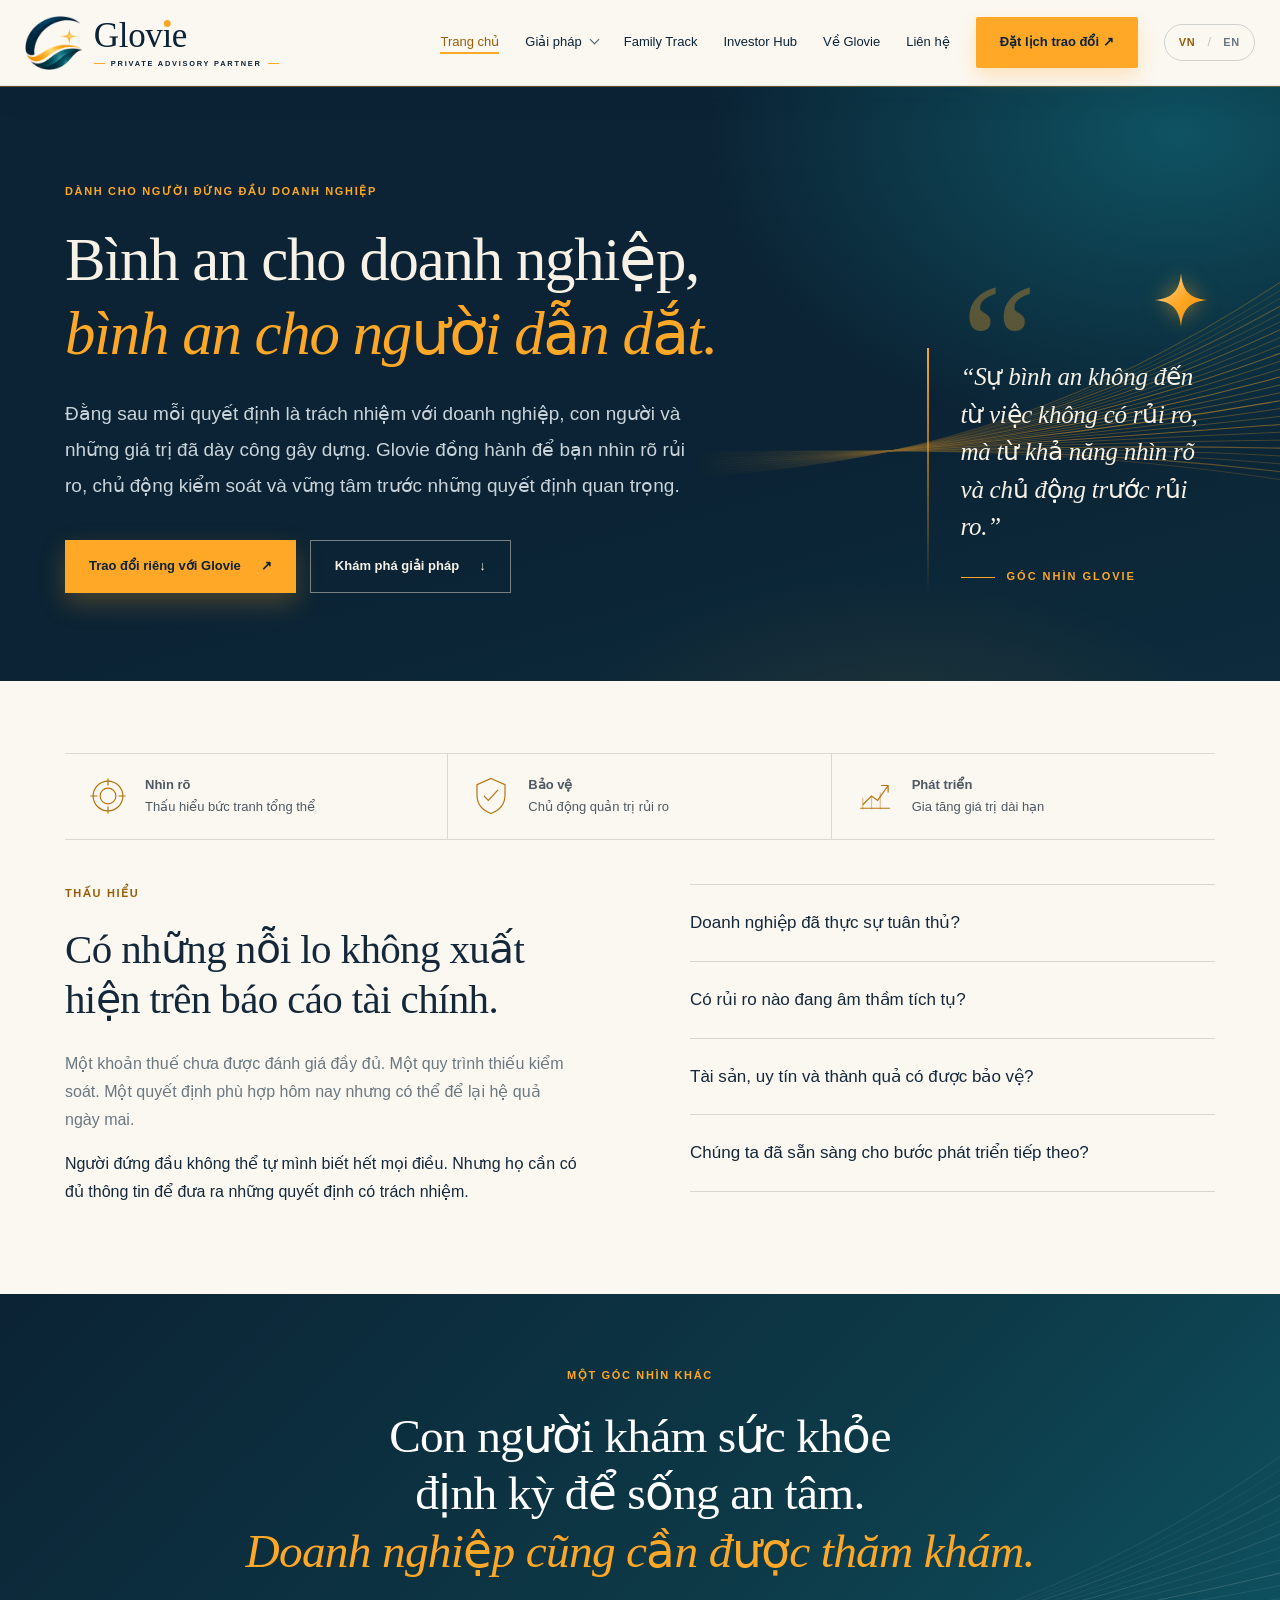
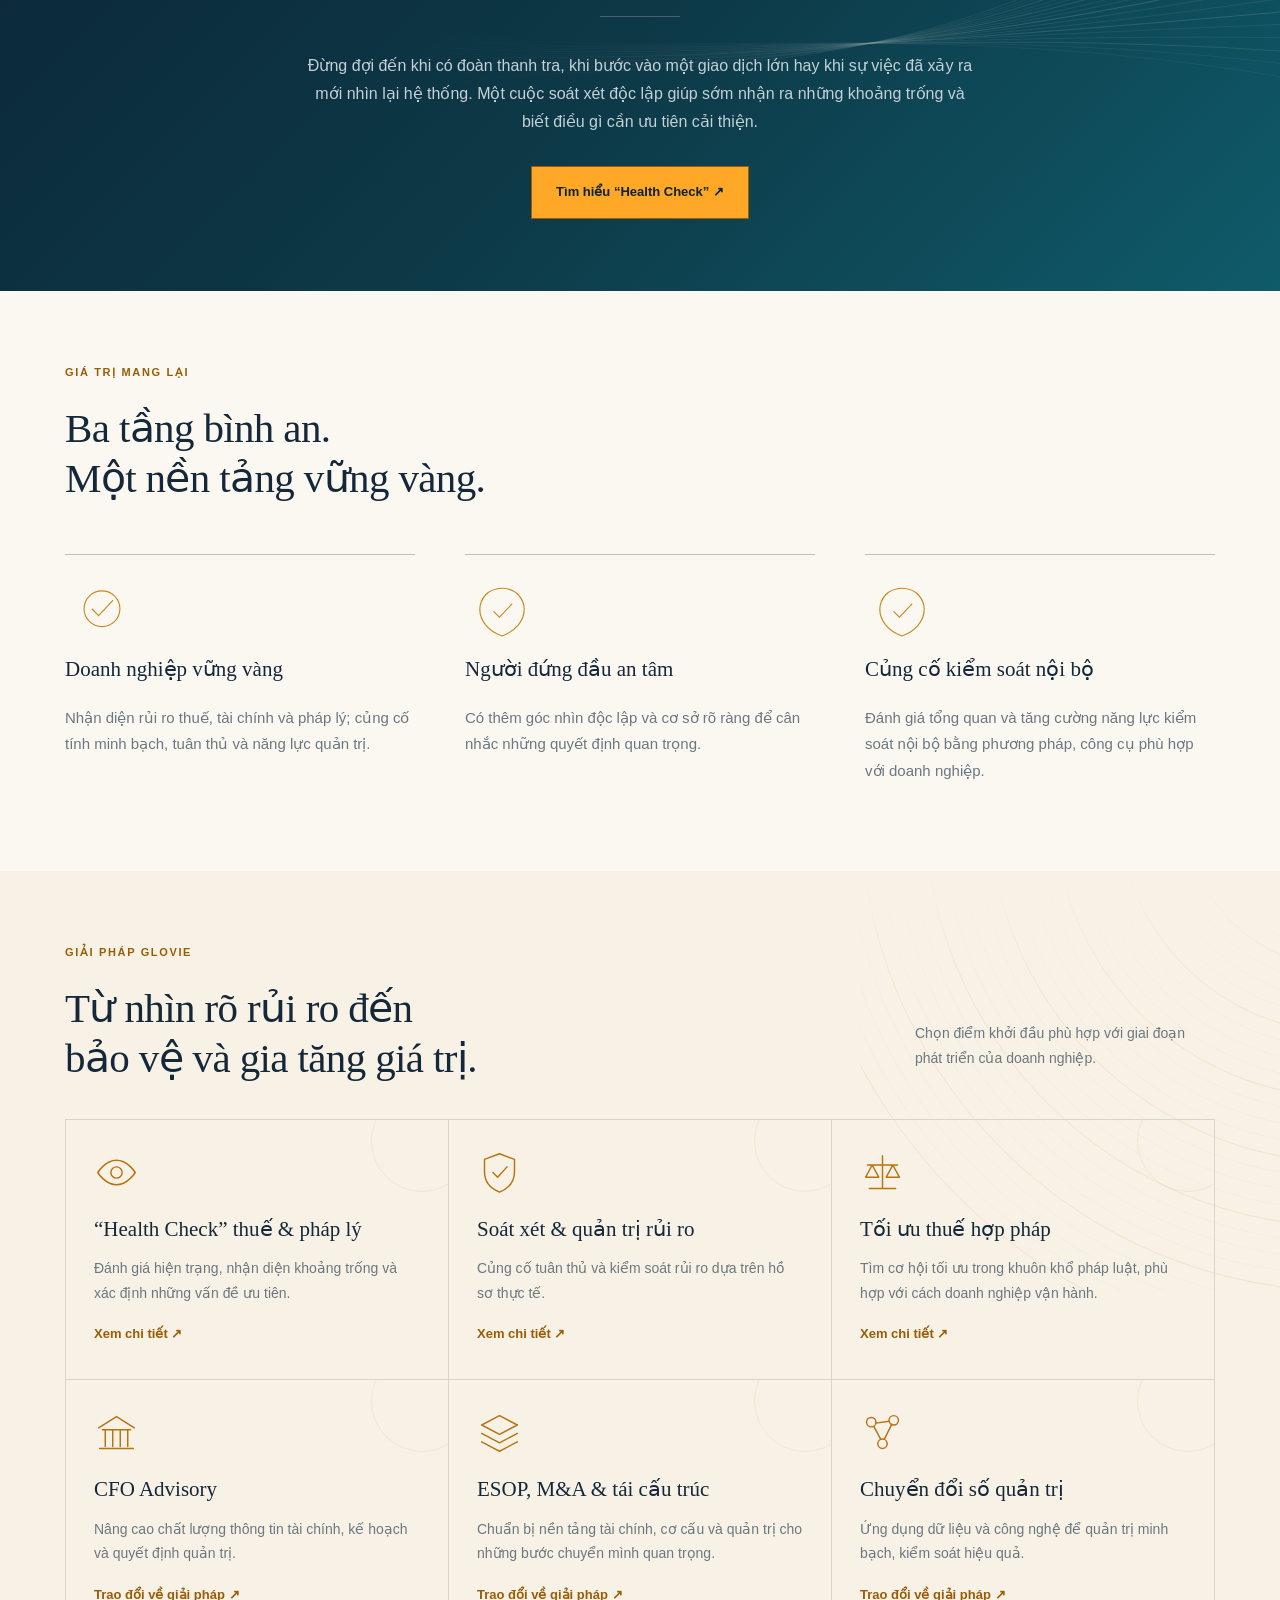
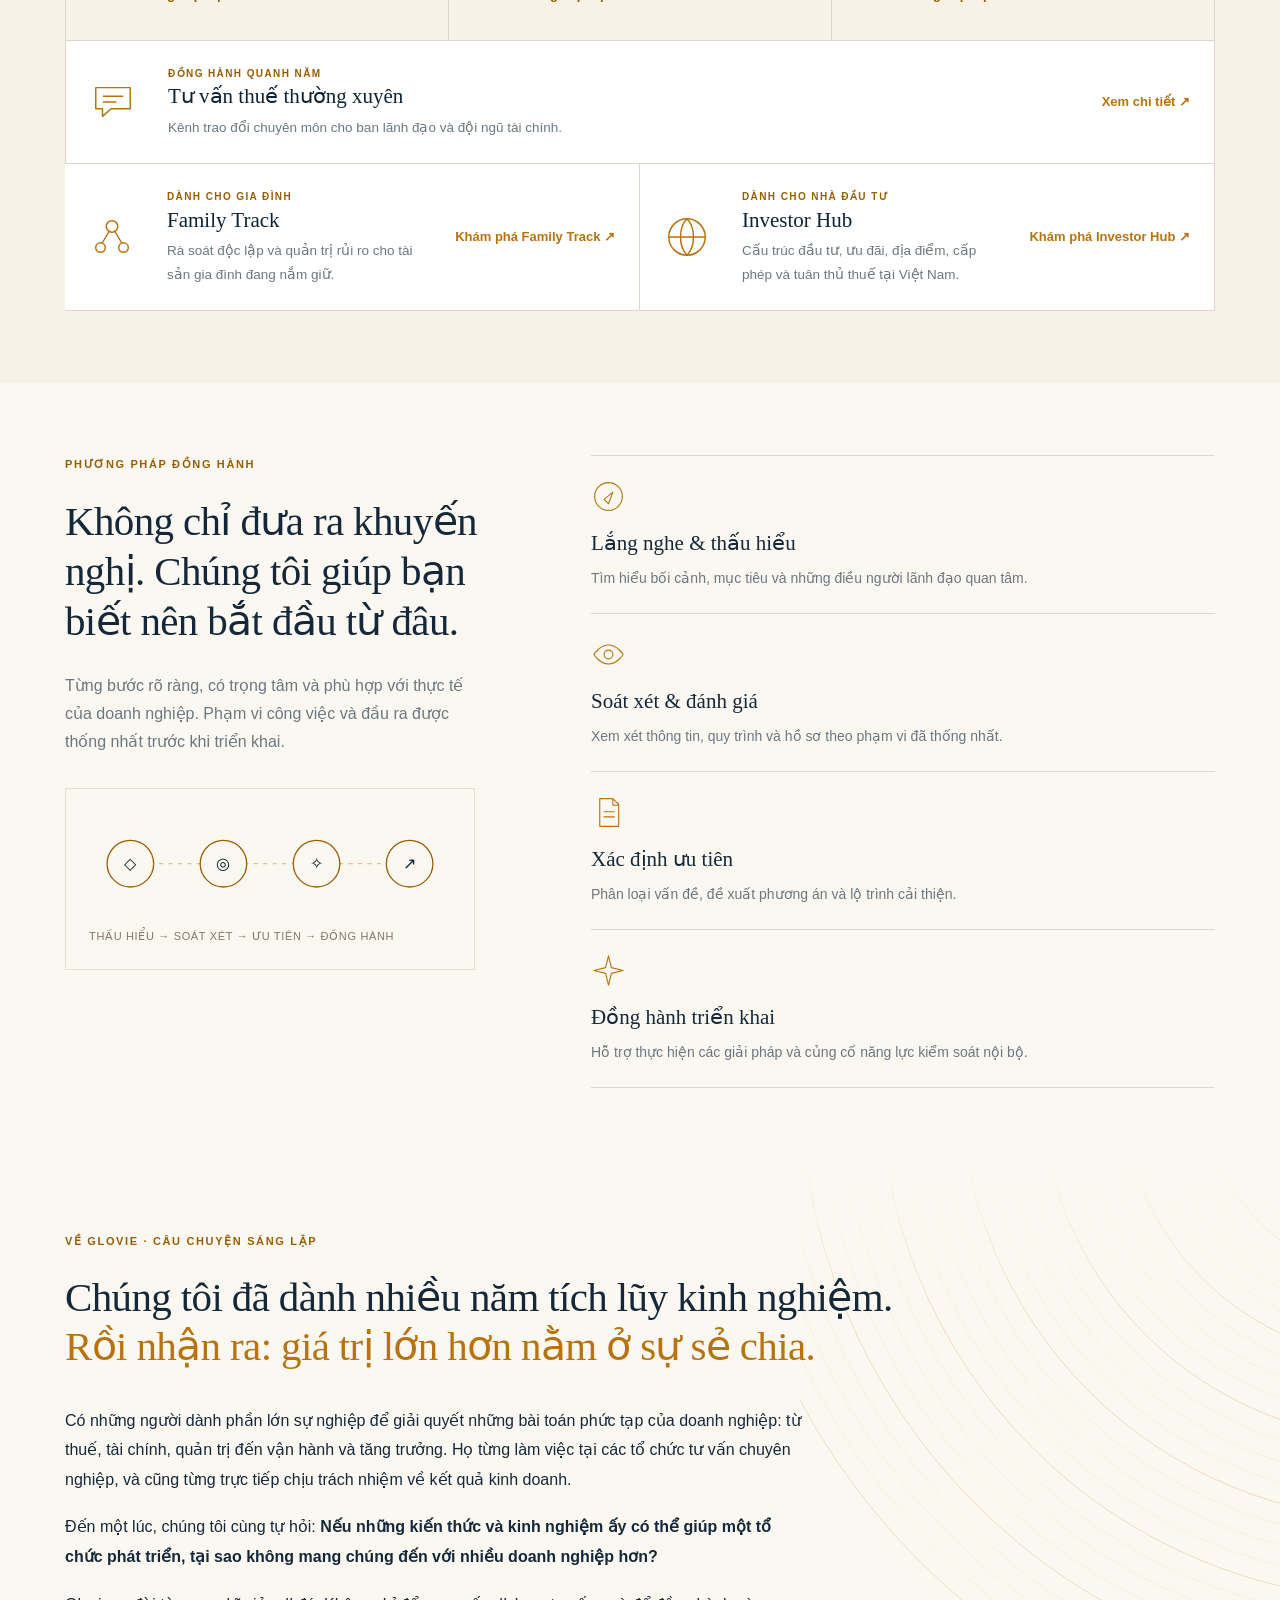
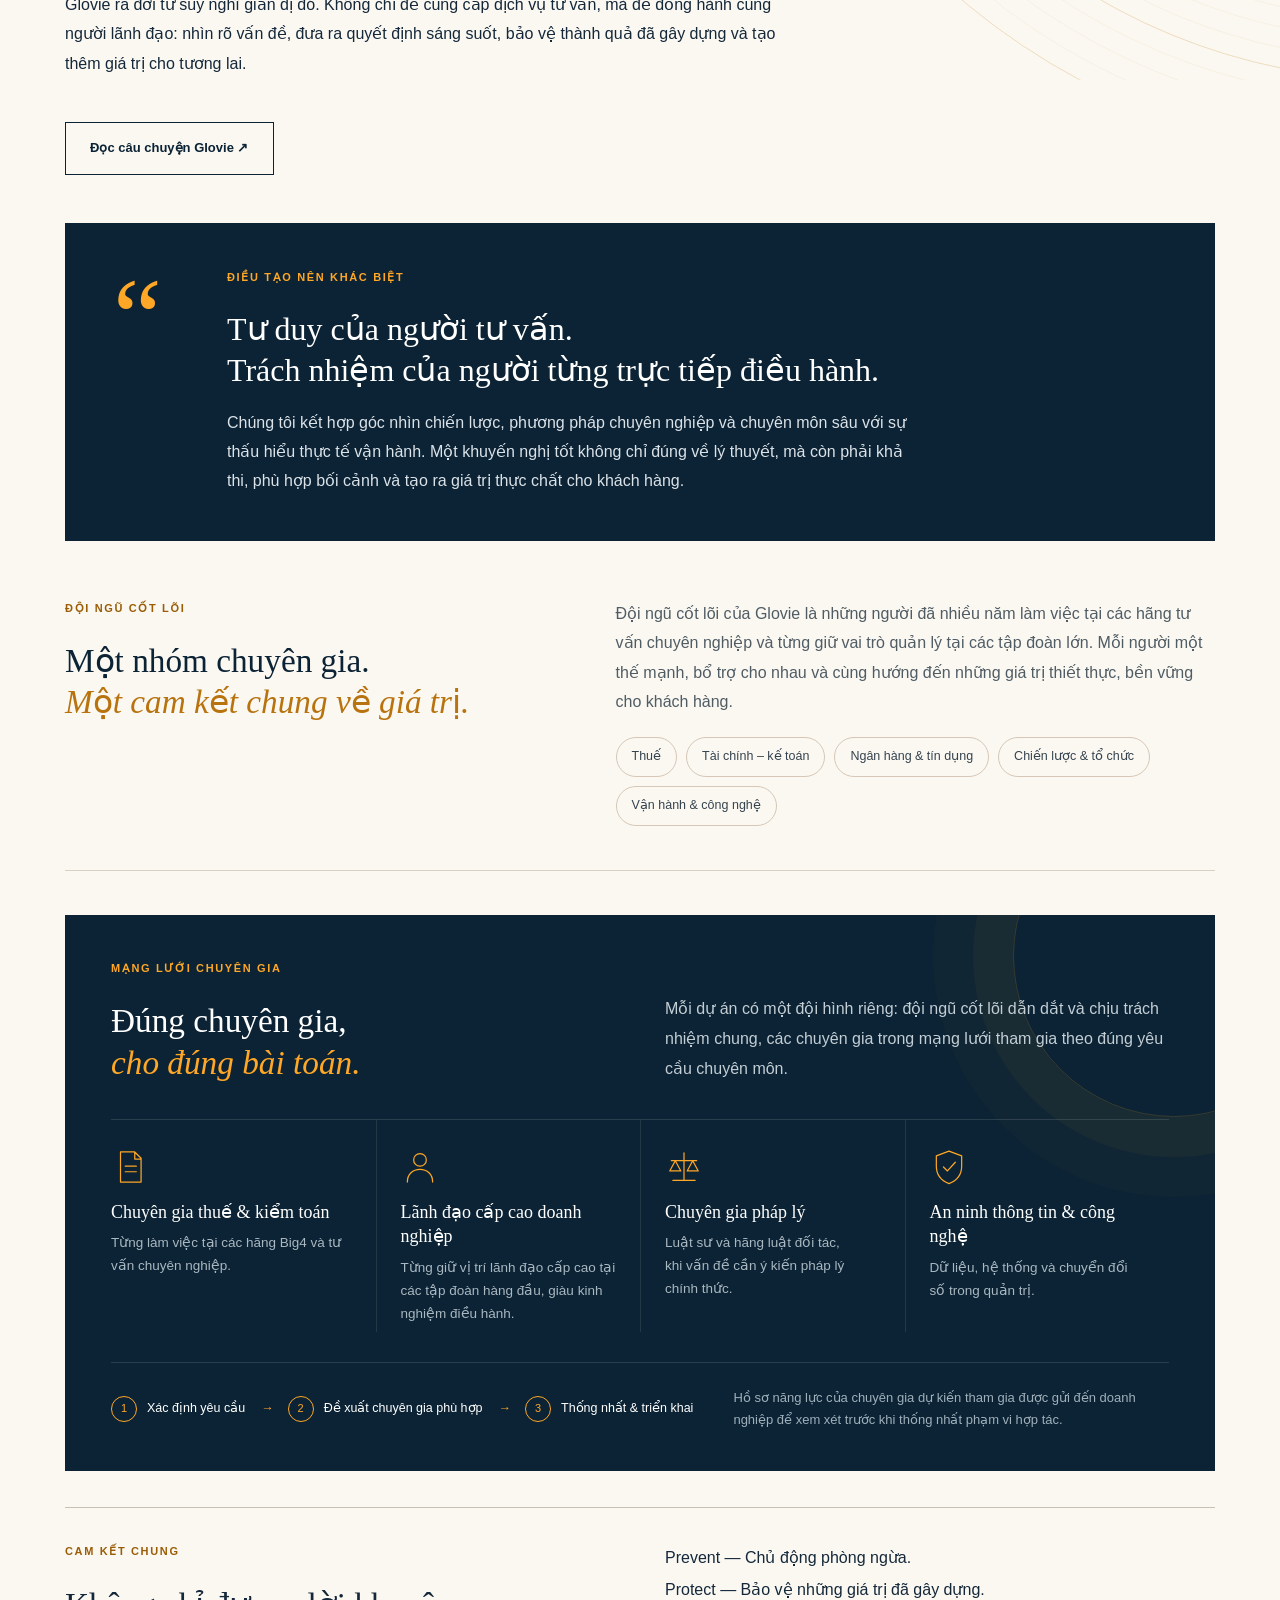
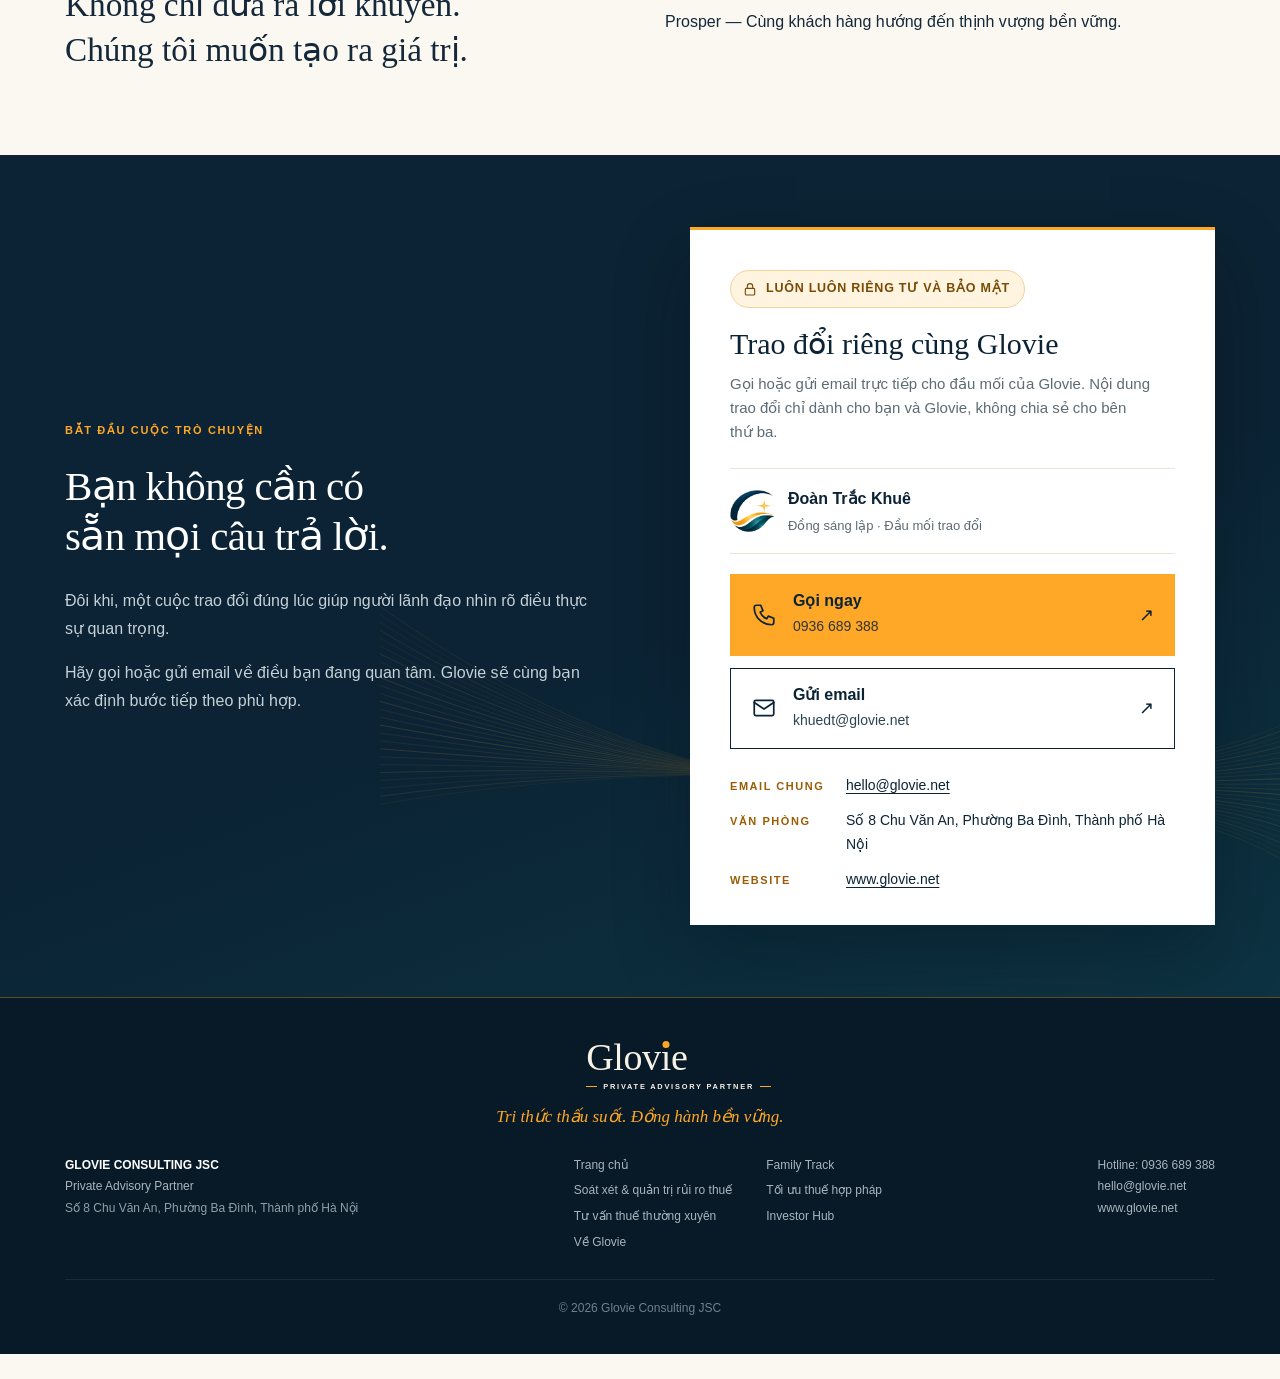
==== commit 290fbed4: "Change contact email to khuedt@glovie.net on all pages Co-Authored-By: Claude Opus 5.5 <noreply@anth" ====
--- a/index.html
+++ b/index.html
@@ -19,4 +19,4 @@
 <div class="founders-principle"><div class="principle-mark">“</div><div><div class="eyebrow">Điều tạo nên khác biệt</div><h3>Tư duy của người tư vấn.<br/>Trách nhiệm của người từng trực tiếp điều hành.</h3><p>Chúng tôi kết hợp góc nhìn chiến lược, phương pháp chuyên nghiệp và chuyên môn sâu với sự thấu hiểu thực tế vận hành. Một khuyến nghị tốt không chỉ đúng về lý thuyết, mà còn phải khả thi, phù hợp bối cảnh và tạo ra giá trị thực chất cho khách hàng.</p></div></div>
 <div class="team-core"><div class="team-core-head"><div class="eyebrow">Đội ngũ cốt lõi</div><h3>Một nhóm chuyên gia.<br/><em>Một cam kết chung về giá trị.</em></h3></div><div><p>Đội ngũ cốt lõi của Glovie là những người đã nhiều năm làm việc tại các hãng tư vấn chuyên nghiệp và từng giữ vai trò quản lý tại các tập đoàn lớn. Mỗi người một thế mạnh, bổ trợ cho nhau và cùng hướng đến những giá trị thiết thực, bền vững cho khách hàng.</p><div class="chips"><span class="chip">Thuế</span><span class="chip">Tài chính – kế toán</span><span class="chip">Ngân hàng & tín dụng</span><span class="chip">Chiến lược & tổ chức</span><span class="chip">Vận hành & công nghệ</span></div></div></div><div class="network" id="chuyen-gia"><div class="network-head"><div><div class="eyebrow">Mạng lưới chuyên gia</div><h3>Đúng chuyên gia,<br/><em>cho đúng bài toán.</em></h3></div><p>Mỗi dự án có một đội hình riêng: đội ngũ cốt lõi dẫn dắt và chịu trách nhiệm chung, các chuyên gia trong mạng lưới tham gia theo đúng yêu cầu chuyên môn.</p></div><div class="xp-grid"><div class="xp"><svg aria-hidden="true" class="line-icon" fill="none" stroke="currentColor" stroke-linecap="round" stroke-linejoin="round" stroke-width="1.55" viewBox="0 0 48 48"><path d="M12 5h18l8 8v30H12zM30 5v9h8M18 23h14M18 30h14"/></svg><h4>Chuyên gia thuế & kiểm toán</h4><p>Từng làm việc tại các hãng Big4 và tư vấn chuyên nghiệp.</p></div><div class="xp"><svg aria-hidden="true" class="line-icon" fill="none" stroke="currentColor" stroke-linecap="round" stroke-linejoin="round" stroke-width="1.55" viewBox="0 0 48 48"><circle cx="24" cy="15" r="8"/><path d="M8 43c0-10 7-16 16-16s16 6 16 16"/></svg><h4>Lãnh đạo cấp cao doanh nghiệp</h4><p>Từng giữ vị trí lãnh đạo cấp cao tại các tập đoàn hàng đầu, giàu kinh nghiệm điều hành.</p></div><div class="xp"><svg aria-hidden="true" class="line-icon" fill="none" stroke="currentColor" stroke-linecap="round" stroke-linejoin="round" stroke-width="1.55" viewBox="0 0 48 48"><path d="M24 6v35M10 41h28M8 16h32M13 16l-7 13h14zM35 16l-7 13h14z"/></svg><h4>Chuyên gia pháp lý</h4><p>Luật sư và hãng luật đối tác, khi vấn đề cần ý kiến pháp lý chính thức.</p></div><div class="xp"><svg aria-hidden="true" class="line-icon" fill="none" stroke="currentColor" stroke-linecap="round" stroke-linejoin="round" stroke-width="1.55" viewBox="0 0 48 48"><path d="M24 4 40 10v13c0 11-6 18-16 22C14 41 8 34 8 23V10z"/><path d="m17 24 5 5 10-11"/></svg><h4>An ninh thông tin & công nghệ</h4><p>Dữ liệu, hệ thống và chuyển đổi số trong quản trị.</p></div></div><div class="network-foot"><ol class="xp-steps"><li><span>Xác định yêu cầu</span></li><li><span>Đề xuất chuyên gia phù hợp</span></li><li><span>Thống nhất & triển khai</span></li></ol><p>Hồ sơ năng lực của chuyên gia dự kiến tham gia được gửi đến doanh nghiệp để xem xét trước khi thống nhất phạm vi hợp tác.</p></div></div><div class="founders-outro"><div><div class="eyebrow">Cam kết chung</div><h3>Không chỉ đưa ra lời khuyên.<br/>Chúng tôi muốn tạo ra giá trị.</h3></div><p>Prevent — Chủ động phòng ngừa.<br/>Protect — Bảo vệ những giá trị đã gây dựng.<br/>Prosper — Cùng khách hàng hướng đến thịnh vượng bền vững.</p></div>
 </div></section>
-<section class="contact" id="lien-he"><div class="wrap contact-grid"><div><div class="eyebrow">Bắt đầu cuộc trò chuyện</div><h2>Bạn không cần có sẵn mọi câu trả lời.</h2><p>Đôi khi, một cuộc trao đổi đúng lúc giúp người lãnh đạo nhìn rõ điều thực sự quan trọng.</p><p>Hãy gọi hoặc gửi email về điều bạn đang quan tâm. Glovie sẽ cùng bạn xác định bước tiếp theo phù hợp.</p></div><div class="talk-card"><div class="talk-private"><svg aria-hidden="true" fill="none" stroke="currentColor" stroke-linecap="round" stroke-linejoin="round" stroke-width="1.7" viewBox="0 0 24 24"><rect height="10" rx="1.5" width="14" x="5" y="11"/><path d="M8 11V8a4 4 0 0 1 8 0v3"/></svg><span>Luôn luôn riêng tư và bảo mật</span></div><h3>Trao đổi riêng cùng Glovie</h3><p class="talk-lead">Gọi hoặc gửi email trực tiếp cho đầu mối của Glovie. Nội dung trao đổi chỉ dành cho bạn và Glovie, không chia sẻ cho bên thứ ba.</p><div class="talk-person"><img alt="" decoding="async" height="132" loading="lazy" src="assets/img/glovie-mark.png" width="139"/><div><strong>Đoàn Trắc Khuê</strong><span>Đồng sáng lập · Đầu mối trao đổi</span></div></div><div class="talk-actions"><a aria-label="Gọi ngay 0936 689 388" class="talk-btn talk-call" href="tel:+84936689388"><svg aria-hidden="true" fill="none" stroke="currentColor" stroke-linecap="round" stroke-linejoin="round" stroke-width="1.6" viewBox="0 0 24 24"><path d="M5 3h4l2 5-2.5 1.5a11 11 0 0 0 6 6L16 13l5 2v4a2 2 0 0 1-2 2A16 16 0 0 1 3 5a2 2 0 0 1 2-2"/></svg><span class="talk-text"><span class="talk-label">Gọi ngay</span><span class="talk-value">0936 689 388</span></span><span aria-hidden="true" class="talk-go">↗</span></a><a class="talk-btn talk-mail js-mailto" data-d="ten.eivolg" data-subject="Trao đổi riêng cùng Glovie" data-u="naod.euhk" href="#lien-he"><svg aria-hidden="true" fill="none" stroke="currentColor" stroke-linecap="round" stroke-linejoin="round" stroke-width="1.6" viewBox="0 0 24 24"><rect height="14" rx="1.5" width="18" x="3" y="5"/><path d="m3 7 9 6 9-6"/></svg><span class="talk-text"><span class="talk-label">Gửi email</span><span class="talk-value">khue.doan [at] glovie [dot] net</span></span><span aria-hidden="true" class="talk-go">↗</span></a></div><dl class="talk-info"><div><dt>Email chung</dt><dd><a class="js-mail" data-d="ten.eivolg" data-u="olleh" href="#lien-he">hello [at] glovie [dot] net</a></dd></div><div><dt>Văn phòng</dt><dd>Số 8 Chu Văn An, Phường Ba Đình, Thành phố Hà Nội</dd></div><div><dt>Website</dt><dd><a href="https://www.glovie.net">www.glovie.net</a></dd></div></dl></div></div></section></main><footer><div class="footer-brand"><span class="brand-logo brand-logo--neg"><img alt="" class="brand-mark" decoding="async" loading="lazy" height="132" src="assets/img/glovie-mark-neg.png" width="139"/><span class="brand-word"><span class="brand-name">Glov<span class="brand-i">ı</span>e</span><span class="brand-tag">Private Advisory Partner</span></span></span><div class="footer-message">Tri thức thấu suốt. Đồng hành bền vững.</div></div><div class="wrap footer-main"><div><strong>GLOVIE CONSULTING JSC</strong><br/>Private Advisory Partner<br/><span class="footer-addr">Số 8 Chu Văn An, Phường Ba Đình, Thành phố Hà Nội</span></div><div class="footer-links"><a href="index.html">Trang chủ</a><a href="familytrack.html">Family Track</a><a href="soatxetthue.html">Soát xét & quản trị rủi ro thuế</a><a href="toiuuthue.html">Tối ưu thuế hợp pháp</a><a href="tvtthuongxuyen.html">Tư vấn thuế thường xuyên</a><a href="investorhub.html">Investor Hub</a><a href="ve-glovie.html">Về Glovie</a></div><div class="footer-contact">Hotline: <a href="tel:+84936689388">0936 689 388</a><br/><a class="js-mail" data-d="ten.eivolg" data-u="olleh" href="#lien-he">hello [at] glovie [dot] net</a><br/><a href="https://www.glovie.net">www.glovie.net</a></div></div><div class="wrap footer-bottom">© <span id="year"></span> Glovie Consulting JSC</div></footer><div class="mobile-cta"><a href="#lien-he">Trao đổi với Glovie</a><a href="tel:+84936689388">Gọi điện</a></div></body></html>
+<section class="contact" id="lien-he"><div class="wrap contact-grid"><div><div class="eyebrow">Bắt đầu cuộc trò chuyện</div><h2>Bạn không cần có sẵn mọi câu trả lời.</h2><p>Đôi khi, một cuộc trao đổi đúng lúc giúp người lãnh đạo nhìn rõ điều thực sự quan trọng.</p><p>Hãy gọi hoặc gửi email về điều bạn đang quan tâm. Glovie sẽ cùng bạn xác định bước tiếp theo phù hợp.</p></div><div class="talk-card"><div class="talk-private"><svg aria-hidden="true" fill="none" stroke="currentColor" stroke-linecap="round" stroke-linejoin="round" stroke-width="1.7" viewBox="0 0 24 24"><rect height="10" rx="1.5" width="14" x="5" y="11"/><path d="M8 11V8a4 4 0 0 1 8 0v3"/></svg><span>Luôn luôn riêng tư và bảo mật</span></div><h3>Trao đổi riêng cùng Glovie</h3><p class="talk-lead">Gọi hoặc gửi email trực tiếp cho đầu mối của Glovie. Nội dung trao đổi chỉ dành cho bạn và Glovie, không chia sẻ cho bên thứ ba.</p><div class="talk-person"><img alt="" decoding="async" height="132" loading="lazy" src="assets/img/glovie-mark.png" width="139"/><div><strong>Đoàn Trắc Khuê</strong><span>Đồng sáng lập · Đầu mối trao đổi</span></div></div><div class="talk-actions"><a aria-label="Gọi ngay 0936 689 388" class="talk-btn talk-call" href="tel:+84936689388"><svg aria-hidden="true" fill="none" stroke="currentColor" stroke-linecap="round" stroke-linejoin="round" stroke-width="1.6" viewBox="0 0 24 24"><path d="M5 3h4l2 5-2.5 1.5a11 11 0 0 0 6 6L16 13l5 2v4a2 2 0 0 1-2 2A16 16 0 0 1 3 5a2 2 0 0 1 2-2"/></svg><span class="talk-text"><span class="talk-label">Gọi ngay</span><span class="talk-value">0936 689 388</span></span><span aria-hidden="true" class="talk-go">↗</span></a><a class="talk-btn talk-mail js-mailto" data-d="ten.eivolg" data-subject="Trao đổi riêng cùng Glovie" data-u="tdeuhk" href="#lien-he"><svg aria-hidden="true" fill="none" stroke="currentColor" stroke-linecap="round" stroke-linejoin="round" stroke-width="1.6" viewBox="0 0 24 24"><rect height="14" rx="1.5" width="18" x="3" y="5"/><path d="m3 7 9 6 9-6"/></svg><span class="talk-text"><span class="talk-label">Gửi email</span><span class="talk-value">khuedt [at] glovie [dot] net</span></span><span aria-hidden="true" class="talk-go">↗</span></a></div><dl class="talk-info"><div><dt>Email chung</dt><dd><a class="js-mail" data-d="ten.eivolg" data-u="olleh" href="#lien-he">hello [at] glovie [dot] net</a></dd></div><div><dt>Văn phòng</dt><dd>Số 8 Chu Văn An, Phường Ba Đình, Thành phố Hà Nội</dd></div><div><dt>Website</dt><dd><a href="https://www.glovie.net">www.glovie.net</a></dd></div></dl></div></div></section></main><footer><div class="footer-brand"><span class="brand-logo brand-logo--neg"><img alt="" class="brand-mark" decoding="async" loading="lazy" height="132" src="assets/img/glovie-mark-neg.png" width="139"/><span class="brand-word"><span class="brand-name">Glov<span class="brand-i">ı</span>e</span><span class="brand-tag">Private Advisory Partner</span></span></span><div class="footer-message">Tri thức thấu suốt. Đồng hành bền vững.</div></div><div class="wrap footer-main"><div><strong>GLOVIE CONSULTING JSC</strong><br/>Private Advisory Partner<br/><span class="footer-addr">Số 8 Chu Văn An, Phường Ba Đình, Thành phố Hà Nội</span></div><div class="footer-links"><a href="index.html">Trang chủ</a><a href="familytrack.html">Family Track</a><a href="soatxetthue.html">Soát xét & quản trị rủi ro thuế</a><a href="toiuuthue.html">Tối ưu thuế hợp pháp</a><a href="tvtthuongxuyen.html">Tư vấn thuế thường xuyên</a><a href="investorhub.html">Investor Hub</a><a href="ve-glovie.html">Về Glovie</a></div><div class="footer-contact">Hotline: <a href="tel:+84936689388">0936 689 388</a><br/><a class="js-mail" data-d="ten.eivolg" data-u="olleh" href="#lien-he">hello [at] glovie [dot] net</a><br/><a href="https://www.glovie.net">www.glovie.net</a></div></div><div class="wrap footer-bottom">© <span id="year"></span> Glovie Consulting JSC</div></footer><div class="mobile-cta"><a href="#lien-he">Trao đổi với Glovie</a><a href="tel:+84936689388">Gọi điện</a></div></body></html>
